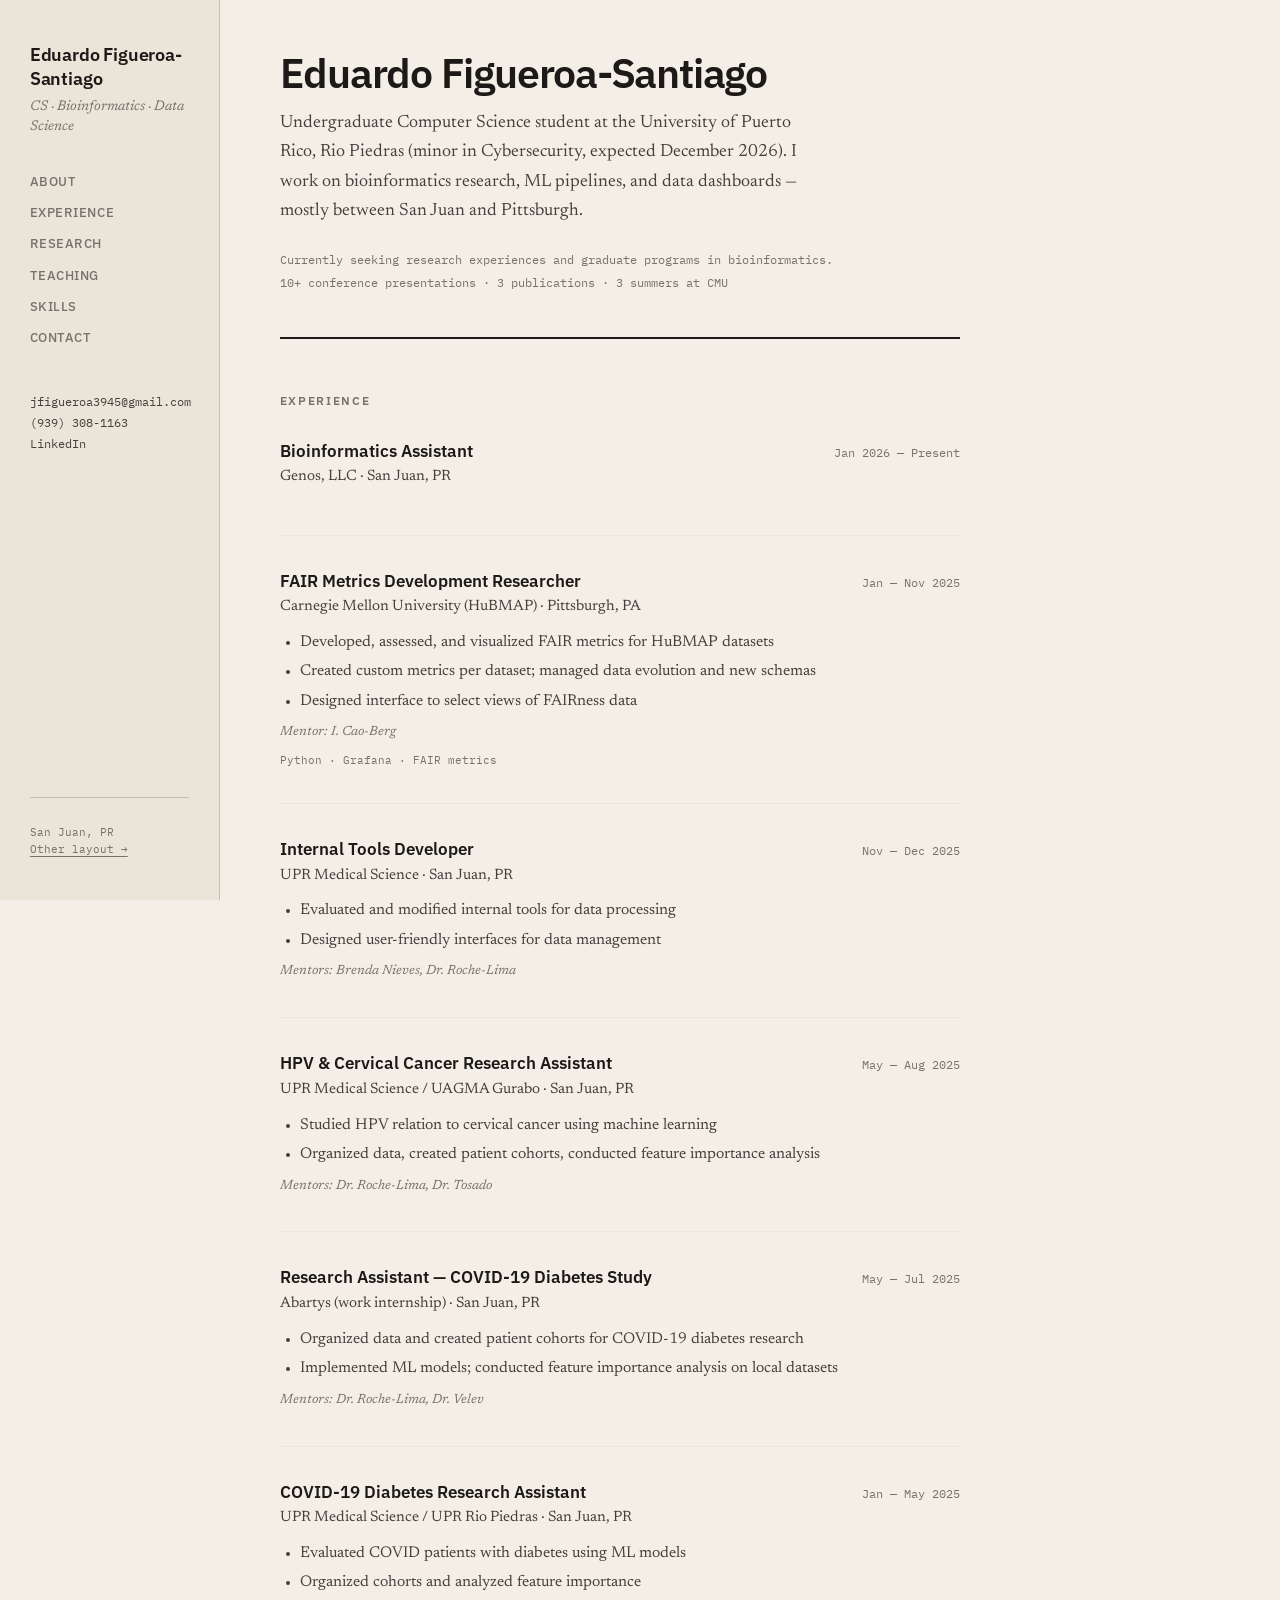
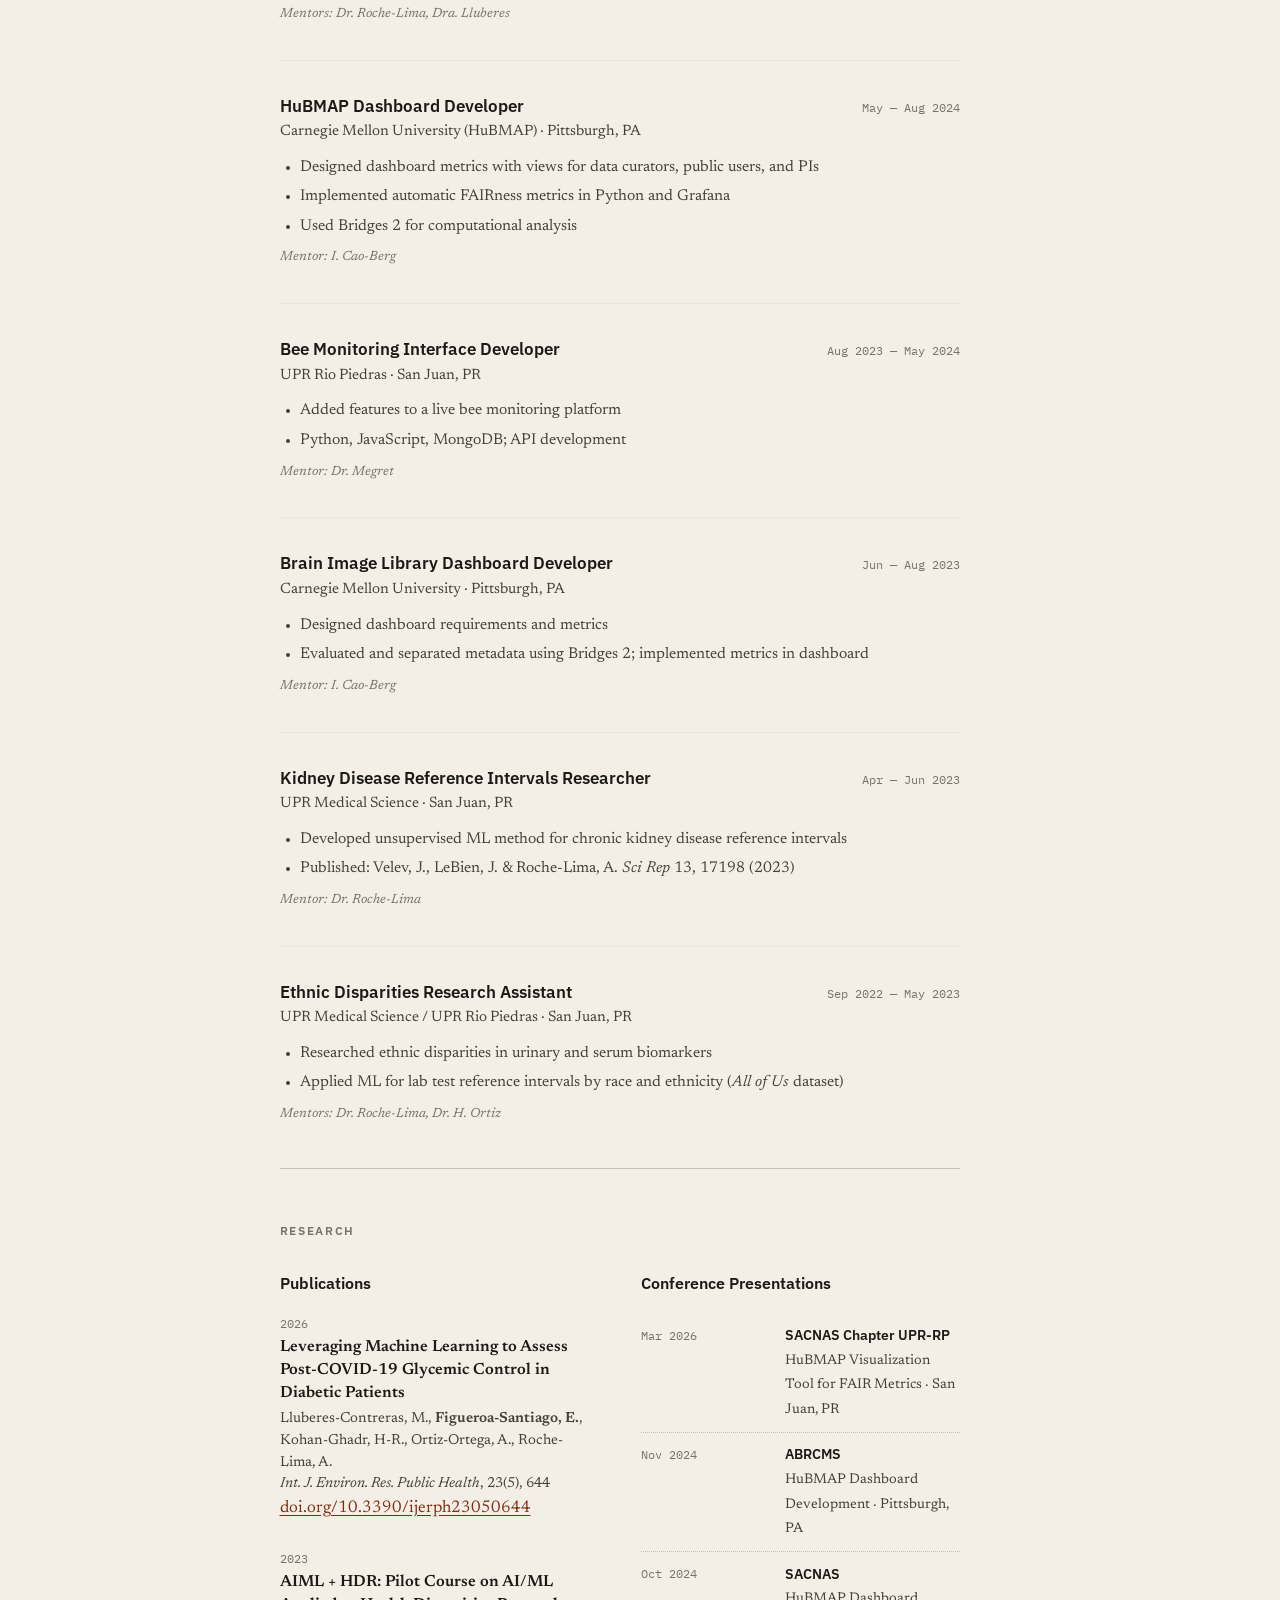
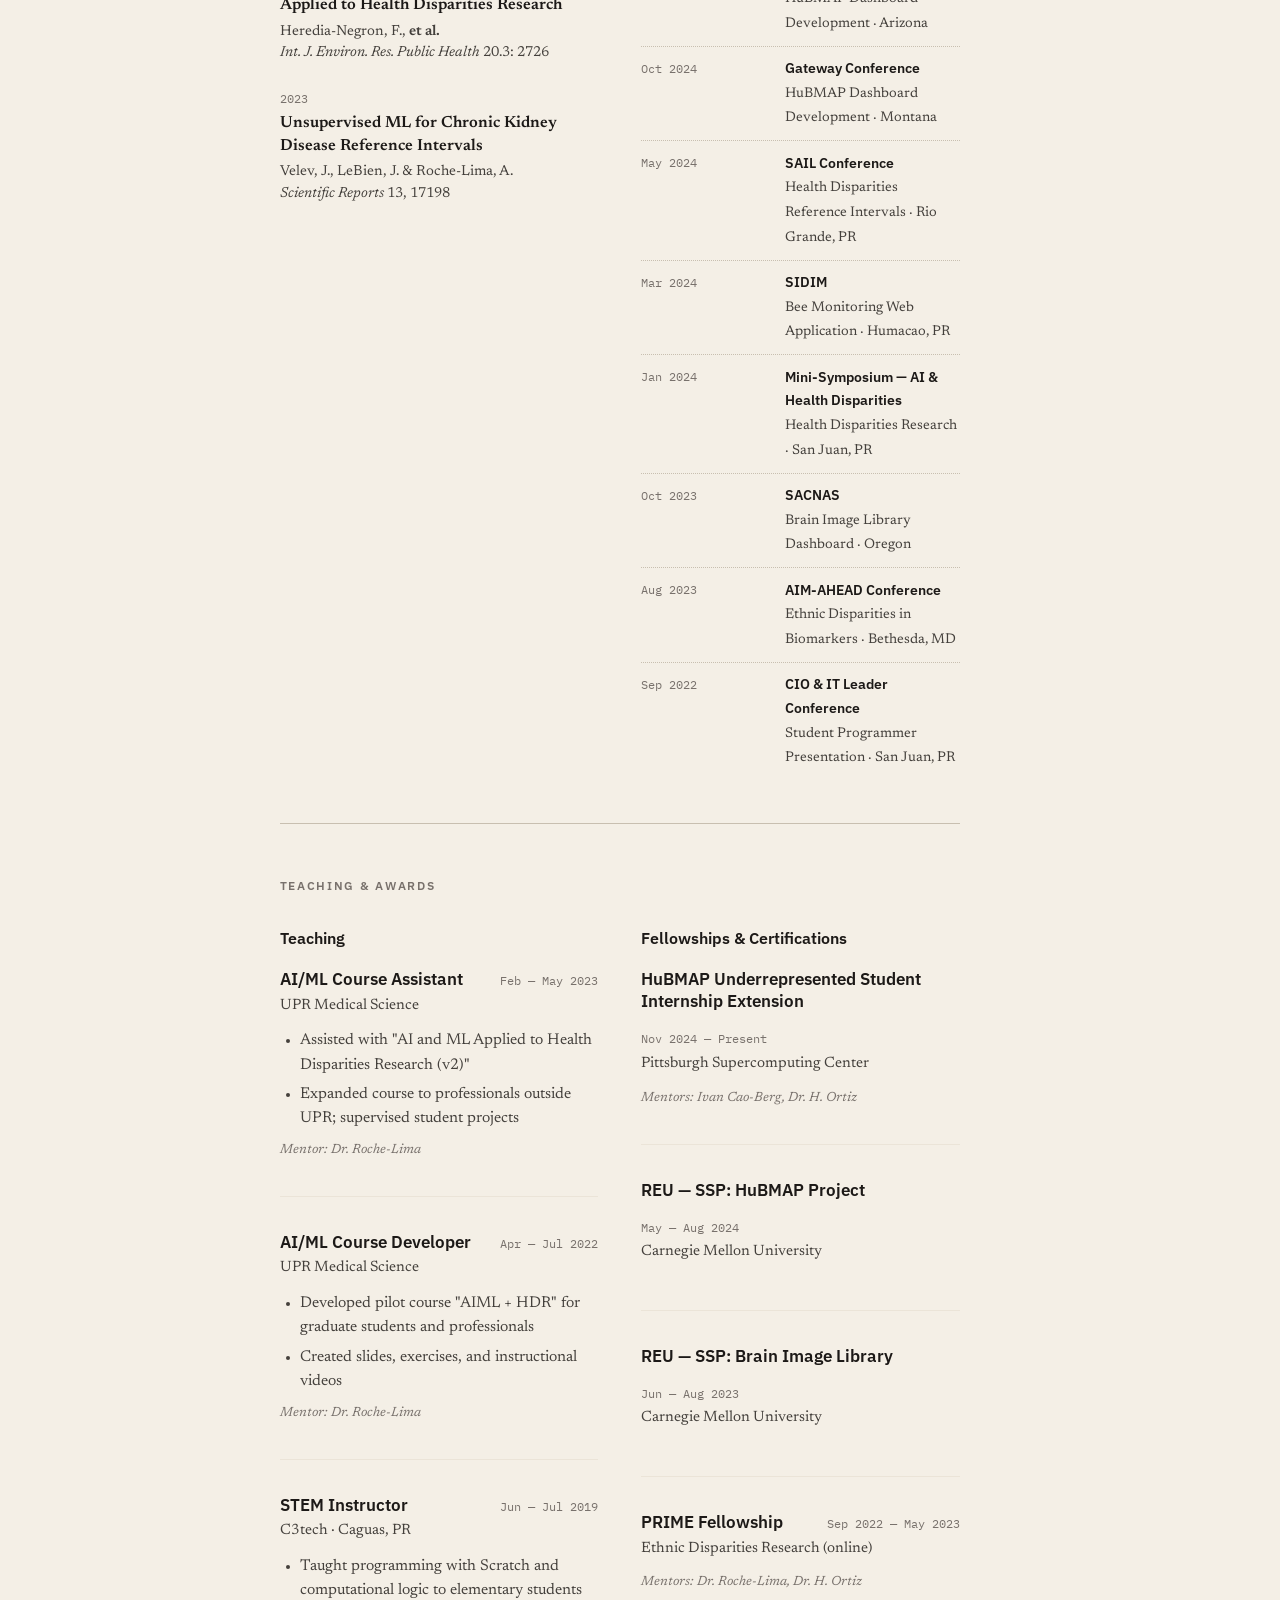
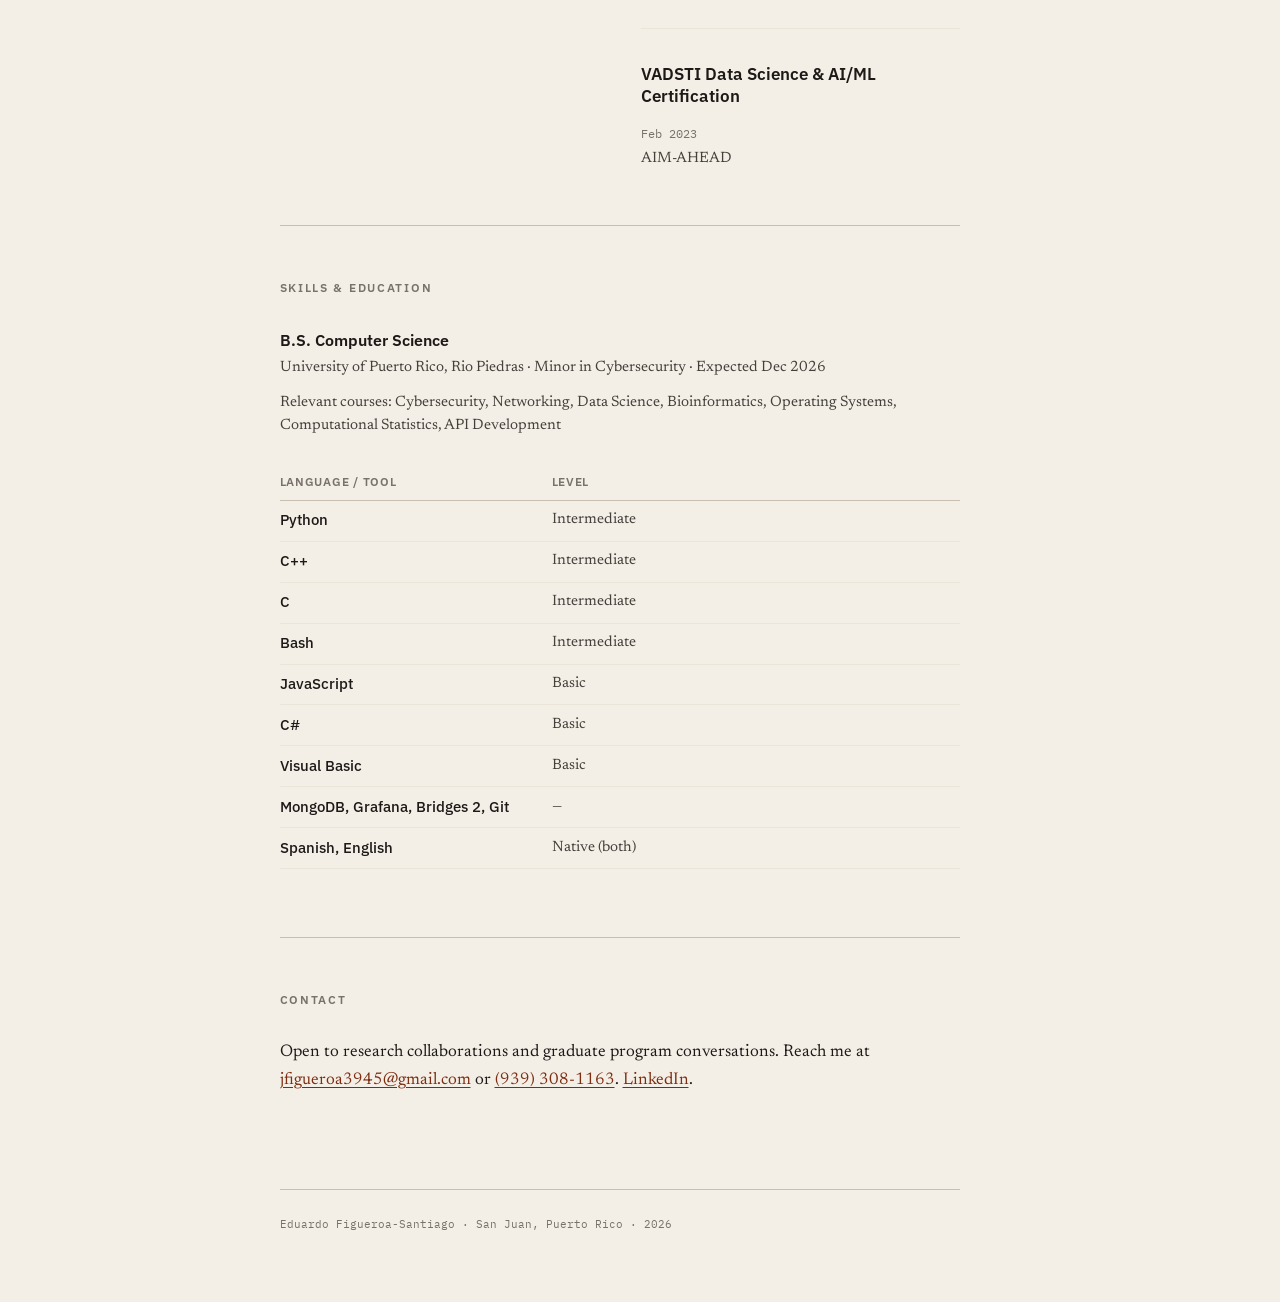
==== v2/index.html @ 69fadbad "Add editorial alternate layout at /v2. Introduce a warm, document-style portfolio version with serif" ====
<!DOCTYPE html>
<html lang="en">
<head>
  <meta charset="UTF-8">
  <meta name="viewport" content="width=device-width, initial-scale=1.0">
  <meta name="description" content="Eduardo Figueroa-Santiago — Computer Science student and bioinformatics researcher at UPR Rio Piedras.">
  <title>Eduardo Figueroa-Santiago</title>
  <link rel="preconnect" href="https://fonts.googleapis.com">
  <link rel="preconnect" href="https://fonts.gstatic.com" crossorigin>
  <link href="https://fonts.googleapis.com/css2?family=Newsreader:ital,opsz,wght@0,6..72,400;0,6..72,600;1,6..72,400&family=IBM+Plex+Mono:wght@400;500&family=IBM+Plex+Sans:wght@400;500;600&display=swap" rel="stylesheet">
  <link rel="stylesheet" href="css/site.css">
</head>
<body>

  <button class="menu-btn" id="menu-btn" aria-expanded="false" aria-controls="sidebar">Menu</button>

  <div class="page">

    <aside class="sidebar" id="sidebar">
      <div>
        <p class="sidebar-name">Eduardo Figueroa-Santiago</p>
        <p class="sidebar-title">CS · Bioinformatics · Data Science</p>
      </div>

      <nav aria-label="Sections">
        <ul class="sidebar-nav">
          <li><a href="#about">About</a></li>
          <li><a href="#experience">Experience</a></li>
          <li><a href="#research">Research</a></li>
          <li><a href="#teaching">Teaching</a></li>
          <li><a href="#skills">Skills</a></li>
          <li><a href="#contact">Contact</a></li>
        </ul>
      </nav>

      <div class="sidebar-contact">
        <a href="mailto:jfigueroa3945@gmail.com">jfigueroa3945@gmail.com</a>
        <a href="tel:+19393081163">(939) 308-1163</a>
        <a href="https://www.linkedin.com/in/eduardo-figueroa-7638191ba/" target="_blank" rel="noopener">LinkedIn</a>
      </div>

      <div class="sidebar-footer">
        San Juan, PR<br>
        <a href="../">Other layout &rarr;</a>
      </div>
    </aside>

    <main class="content">

      <header class="intro" id="about">
        <h1>Eduardo Figueroa-Santiago</h1>
        <p class="intro-lead">
          Undergraduate Computer Science student at the University of Puerto Rico, Rio Piedras
          (minor in Cybersecurity, expected December 2026). I work on bioinformatics research,
          ML pipelines, and data dashboards — mostly between San Juan and Pittsburgh.
        </p>
        <p class="intro-meta">
          Currently seeking research experiences and graduate programs in bioinformatics.<br>
          10+ conference presentations · 3 publications · 3 summers at CMU
        </p>
      </header>

      <section class="section" id="experience">
        <h2>Experience</h2>

        <article class="entry">
          <div class="entry-head">
            <h4>Bioinformatics Assistant</h4>
            <span class="entry-when">Jan 2026 — Present</span>
          </div>
          <p class="entry-where">Genos, LLC · San Juan, PR</p>
        </article>

        <article class="entry">
          <div class="entry-head">
            <h4>FAIR Metrics Development Researcher</h4>
            <span class="entry-when">Jan — Nov 2025</span>
          </div>
          <p class="entry-where">Carnegie Mellon University (HuBMAP) · Pittsburgh, PA</p>
          <ul>
            <li>Developed, assessed, and visualized FAIR metrics for HuBMAP datasets</li>
            <li>Created custom metrics per dataset; managed data evolution and new schemas</li>
            <li>Designed interface to select views of FAIRness data</li>
          </ul>
          <p class="entry-note">Mentor: I. Cao-Berg</p>
          <p class="entry-tools">Python · Grafana · FAIR metrics</p>
        </article>

        <article class="entry">
          <div class="entry-head">
            <h4>Internal Tools Developer</h4>
            <span class="entry-when">Nov — Dec 2025</span>
          </div>
          <p class="entry-where">UPR Medical Science · San Juan, PR</p>
          <ul>
            <li>Evaluated and modified internal tools for data processing</li>
            <li>Designed user-friendly interfaces for data management</li>
          </ul>
          <p class="entry-note">Mentors: Brenda Nieves, Dr. Roche-Lima</p>
        </article>

        <article class="entry">
          <div class="entry-head">
            <h4>HPV &amp; Cervical Cancer Research Assistant</h4>
            <span class="entry-when">May — Aug 2025</span>
          </div>
          <p class="entry-where">UPR Medical Science / UAGMA Gurabo · San Juan, PR</p>
          <ul>
            <li>Studied HPV relation to cervical cancer using machine learning</li>
            <li>Organized data, created patient cohorts, conducted feature importance analysis</li>
          </ul>
          <p class="entry-note">Mentors: Dr. Roche-Lima, Dr. Tosado</p>
        </article>

        <article class="entry">
          <div class="entry-head">
            <h4>Research Assistant — COVID-19 Diabetes Study</h4>
            <span class="entry-when">May — Jul 2025</span>
          </div>
          <p class="entry-where">Abartys (work internship) · San Juan, PR</p>
          <ul>
            <li>Organized data and created patient cohorts for COVID-19 diabetes research</li>
            <li>Implemented ML models; conducted feature importance analysis on local datasets</li>
          </ul>
          <p class="entry-note">Mentors: Dr. Roche-Lima, Dr. Velev</p>
        </article>

        <article class="entry">
          <div class="entry-head">
            <h4>COVID-19 Diabetes Research Assistant</h4>
            <span class="entry-when">Jan — May 2025</span>
          </div>
          <p class="entry-where">UPR Medical Science / UPR Rio Piedras · San Juan, PR</p>
          <ul>
            <li>Evaluated COVID patients with diabetes using ML models</li>
            <li>Organized cohorts and analyzed feature importance</li>
          </ul>
          <p class="entry-note">Mentors: Dr. Roche-Lima, Dra. Lluberes</p>
        </article>

        <article class="entry">
          <div class="entry-head">
            <h4>HuBMAP Dashboard Developer</h4>
            <span class="entry-when">May — Aug 2024</span>
          </div>
          <p class="entry-where">Carnegie Mellon University (HuBMAP) · Pittsburgh, PA</p>
          <ul>
            <li>Designed dashboard metrics with views for data curators, public users, and PIs</li>
            <li>Implemented automatic FAIRness metrics in Python and Grafana</li>
            <li>Used Bridges 2 for computational analysis</li>
          </ul>
          <p class="entry-note">Mentor: I. Cao-Berg</p>
        </article>

        <article class="entry">
          <div class="entry-head">
            <h4>Bee Monitoring Interface Developer</h4>
            <span class="entry-when">Aug 2023 — May 2024</span>
          </div>
          <p class="entry-where">UPR Rio Piedras · San Juan, PR</p>
          <ul>
            <li>Added features to a live bee monitoring platform</li>
            <li>Python, JavaScript, MongoDB; API development</li>
          </ul>
          <p class="entry-note">Mentor: Dr. Megret</p>
        </article>

        <article class="entry">
          <div class="entry-head">
            <h4>Brain Image Library Dashboard Developer</h4>
            <span class="entry-when">Jun — Aug 2023</span>
          </div>
          <p class="entry-where">Carnegie Mellon University · Pittsburgh, PA</p>
          <ul>
            <li>Designed dashboard requirements and metrics</li>
            <li>Evaluated and separated metadata using Bridges 2; implemented metrics in dashboard</li>
          </ul>
          <p class="entry-note">Mentor: I. Cao-Berg</p>
        </article>

        <article class="entry">
          <div class="entry-head">
            <h4>Kidney Disease Reference Intervals Researcher</h4>
            <span class="entry-when">Apr — Jun 2023</span>
          </div>
          <p class="entry-where">UPR Medical Science · San Juan, PR</p>
          <ul>
            <li>Developed unsupervised ML method for chronic kidney disease reference intervals</li>
            <li>Published: Velev, J., LeBien, J. &amp; Roche-Lima, A. <em>Sci Rep</em> 13, 17198 (2023)</li>
          </ul>
          <p class="entry-note">Mentor: Dr. Roche-Lima</p>
        </article>

        <article class="entry">
          <div class="entry-head">
            <h4>Ethnic Disparities Research Assistant</h4>
            <span class="entry-when">Sep 2022 — May 2023</span>
          </div>
          <p class="entry-where">UPR Medical Science / UPR Rio Piedras · San Juan, PR</p>
          <ul>
            <li>Researched ethnic disparities in urinary and serum biomarkers</li>
            <li>Applied ML for lab test reference intervals by race and ethnicity (<em>All of Us</em> dataset)</li>
          </ul>
          <p class="entry-note">Mentors: Dr. Roche-Lima, Dr. H. Ortiz</p>
        </article>
      </section>

      <section class="section" id="research">
        <h2>Research</h2>

        <div class="two-col">
          <div>
            <h3>Publications</h3>

            <article class="pub">
              <p class="pub-year">2026</p>
              <p class="pub-title">Leveraging Machine Learning to Assess Post-COVID-19 Glycemic Control in Diabetic Patients</p>
              <p class="pub-authors">Lluberes-Contreras, M., <strong>Figueroa-Santiago, E.</strong>, Kohan-Ghadr, H-R., Ortiz-Ortega, A., Roche-Lima, A.</p>
              <p class="pub-venue"><em>Int. J. Environ. Res. Public Health</em>, 23(5), 644</p>
              <p><a href="https://doi.org/10.3390/ijerph23050644">doi.org/10.3390/ijerph23050644</a></p>
            </article>

            <article class="pub">
              <p class="pub-year">2023</p>
              <p class="pub-title">AIML + HDR: Pilot Course on AI/ML Applied to Health Disparities Research</p>
              <p class="pub-authors">Heredia-Negron, F., <strong>et al.</strong></p>
              <p class="pub-venue"><em>Int. J. Environ. Res. Public Health</em> 20.3: 2726</p>
            </article>

            <article class="pub">
              <p class="pub-year">2023</p>
              <p class="pub-title">Unsupervised ML for Chronic Kidney Disease Reference Intervals</p>
              <p class="pub-authors">Velev, J., LeBien, J. &amp; Roche-Lima, A.</p>
              <p class="pub-venue"><em>Scientific Reports</em> 13, 17198</p>
            </article>
          </div>

          <div>
            <h3>Conference Presentations</h3>
            <ol class="talks">
              <li>
                <span class="talk-date">Mar 2026</span>
                <div class="talk-info">
                  <strong>SACNAS Chapter UPR-RP</strong>
                  <span>HuBMAP Visualization Tool for FAIR Metrics · San Juan, PR</span>
                </div>
              </li>
              <li>
                <span class="talk-date">Nov 2024</span>
                <div class="talk-info">
                  <strong>ABRCMS</strong>
                  <span>HuBMAP Dashboard Development · Pittsburgh, PA</span>
                </div>
              </li>
              <li>
                <span class="talk-date">Oct 2024</span>
                <div class="talk-info">
                  <strong>SACNAS</strong>
                  <span>HuBMAP Dashboard Development · Arizona</span>
                </div>
              </li>
              <li>
                <span class="talk-date">Oct 2024</span>
                <div class="talk-info">
                  <strong>Gateway Conference</strong>
                  <span>HuBMAP Dashboard Development · Montana</span>
                </div>
              </li>
              <li>
                <span class="talk-date">May 2024</span>
                <div class="talk-info">
                  <strong>SAIL Conference</strong>
                  <span>Health Disparities Reference Intervals · Rio Grande, PR</span>
                </div>
              </li>
              <li>
                <span class="talk-date">Mar 2024</span>
                <div class="talk-info">
                  <strong>SIDIM</strong>
                  <span>Bee Monitoring Web Application · Humacao, PR</span>
                </div>
              </li>
              <li>
                <span class="talk-date">Jan 2024</span>
                <div class="talk-info">
                  <strong>Mini-Symposium — AI &amp; Health Disparities</strong>
                  <span>Health Disparities Research · San Juan, PR</span>
                </div>
              </li>
              <li>
                <span class="talk-date">Oct 2023</span>
                <div class="talk-info">
                  <strong>SACNAS</strong>
                  <span>Brain Image Library Dashboard · Oregon</span>
                </div>
              </li>
              <li>
                <span class="talk-date">Aug 2023</span>
                <div class="talk-info">
                  <strong>AIM-AHEAD Conference</strong>
                  <span>Ethnic Disparities in Biomarkers · Bethesda, MD</span>
                </div>
              </li>
              <li>
                <span class="talk-date">Sep 2022</span>
                <div class="talk-info">
                  <strong>CIO &amp; IT Leader Conference</strong>
                  <span>Student Programmer Presentation · San Juan, PR</span>
                </div>
              </li>
            </ol>
          </div>
        </div>
      </section>

      <section class="section" id="teaching">
        <h2>Teaching &amp; Awards</h2>

        <div class="two-col">
          <div>
            <h3>Teaching</h3>

            <article class="entry">
              <div class="entry-head">
                <h4>AI/ML Course Assistant</h4>
                <span class="entry-when">Feb — May 2023</span>
              </div>
              <p class="entry-where">UPR Medical Science</p>
              <ul>
                <li>Assisted with "AI and ML Applied to Health Disparities Research (v2)"</li>
                <li>Expanded course to professionals outside UPR; supervised student projects</li>
              </ul>
              <p class="entry-note">Mentor: Dr. Roche-Lima</p>
            </article>

            <article class="entry">
              <div class="entry-head">
                <h4>AI/ML Course Developer</h4>
                <span class="entry-when">Apr — Jul 2022</span>
              </div>
              <p class="entry-where">UPR Medical Science</p>
              <ul>
                <li>Developed pilot course "AIML + HDR" for graduate students and professionals</li>
                <li>Created slides, exercises, and instructional videos</li>
              </ul>
              <p class="entry-note">Mentor: Dr. Roche-Lima</p>
            </article>

            <article class="entry">
              <div class="entry-head">
                <h4>STEM Instructor</h4>
                <span class="entry-when">Jun — Jul 2019</span>
              </div>
              <p class="entry-where">C3tech · Caguas, PR</p>
              <ul>
                <li>Taught programming with Scratch and computational logic to elementary students</li>
              </ul>
            </article>
          </div>

          <div>
            <h3>Fellowships &amp; Certifications</h3>

            <article class="entry">
              <div class="entry-head">
                <h4>HuBMAP Underrepresented Student Internship Extension</h4>
                <span class="entry-when">Nov 2024 — Present</span>
              </div>
              <p class="entry-where">Pittsburgh Supercomputing Center</p>
              <p class="entry-note">Mentors: Ivan Cao-Berg, Dr. H. Ortiz</p>
            </article>

            <article class="entry">
              <div class="entry-head">
                <h4>REU — SSP: HuBMAP Project</h4>
                <span class="entry-when">May — Aug 2024</span>
              </div>
              <p class="entry-where">Carnegie Mellon University</p>
            </article>

            <article class="entry">
              <div class="entry-head">
                <h4>REU — SSP: Brain Image Library</h4>
                <span class="entry-when">Jun — Aug 2023</span>
              </div>
              <p class="entry-where">Carnegie Mellon University</p>
            </article>

            <article class="entry">
              <div class="entry-head">
                <h4>PRIME Fellowship</h4>
                <span class="entry-when">Sep 2022 — May 2023</span>
              </div>
              <p class="entry-where">Ethnic Disparities Research (online)</p>
              <p class="entry-note">Mentors: Dr. Roche-Lima, Dr. H. Ortiz</p>
            </article>

            <article class="entry">
              <div class="entry-head">
                <h4>VADSTI Data Science &amp; AI/ML Certification</h4>
                <span class="entry-when">Feb 2023</span>
              </div>
              <p class="entry-where">AIM-AHEAD</p>
            </article>
          </div>
        </div>
      </section>

      <section class="section" id="skills">
        <h2>Skills &amp; Education</h2>

        <div class="edu-block">
          <h4>B.S. Computer Science</h4>
          <p>University of Puerto Rico, Rio Piedras · Minor in Cybersecurity · Expected Dec 2026</p>
          <p class="courses">
            Relevant courses: Cybersecurity, Networking, Data Science, Bioinformatics,
            Operating Systems, Computational Statistics, API Development
          </p>
        </div>

        <table class="skills-table">
          <thead>
            <tr>
              <th>Language / Tool</th>
              <th>Level</th>
            </tr>
          </thead>
          <tbody>
            <tr><td>Python</td><td>Intermediate</td></tr>
            <tr><td>C++</td><td>Intermediate</td></tr>
            <tr><td>C</td><td>Intermediate</td></tr>
            <tr><td>Bash</td><td>Intermediate</td></tr>
            <tr><td>JavaScript</td><td>Basic</td></tr>
            <tr><td>C#</td><td>Basic</td></tr>
            <tr><td>Visual Basic</td><td>Basic</td></tr>
            <tr><td>MongoDB, Grafana, Bridges 2, Git</td><td>—</td></tr>
            <tr><td>Spanish, English</td><td>Native (both)</td></tr>
          </tbody>
        </table>
      </section>

      <section class="section" id="contact">
        <h2>Contact</h2>
        <p>
          Open to research collaborations and graduate program conversations.
          Reach me at <a href="mailto:jfigueroa3945@gmail.com">jfigueroa3945@gmail.com</a>
          or <a href="tel:+19393081163">(939) 308-1163</a>.
          <a href="https://www.linkedin.com/in/eduardo-figueroa-7638191ba/" target="_blank" rel="noopener">LinkedIn</a>.
        </p>
      </section>

      <footer class="page-footer">
        Eduardo Figueroa-Santiago · San Juan, Puerto Rico · 2026
      </footer>

    </main>
  </div>

  <script src="js/site.js"></script>
</body>
</html>
---- v2/css/site.css ----
/* Editorial / academic layout — warm paper, serif body, no gradients */

:root {
  --paper:     #f4efe6;
  --paper-dark:#ebe4d8;
  --ink:       #1c1917;
  --ink-soft:  #44403c;
  --ink-muted: #78716c;
  --rule:      #c8bfb0;
  --accent:    #7c2d12;
  --accent-hover: #9a3412;
  --sidebar-w: 220px;
  --content-max: 680px;
  --font-serif: 'Newsreader', Georgia, 'Times New Roman', serif;
  --font-mono:  'IBM Plex Mono', 'Courier New', monospace;
  --font-sans:  'IBM Plex Sans', system-ui, sans-serif;
}

*, *::before, *::after { box-sizing: border-box; margin: 0; padding: 0; }

html { scroll-behavior: smooth; font-size: 17px; }

body {
  font-family: var(--font-serif);
  color: var(--ink);
  background: var(--paper);
  line-height: 1.65;
  -webkit-font-smoothing: antialiased;
}

a { color: var(--accent); text-decoration: underline; text-underline-offset: 3px; }
a:hover { color: var(--accent-hover); }

em { font-style: italic; }
strong { font-weight: 600; }

@media (prefers-reduced-motion: reduce) {
  html { scroll-behavior: auto; }
}

/* ---- Page shell ---- */
.page {
  display: grid;
  grid-template-columns: var(--sidebar-w) 1fr;
  min-height: 100vh;
}

/* ---- Sidebar ---- */
.sidebar {
  position: sticky;
  top: 0;
  height: 100vh;
  padding: 2.5rem 1.75rem;
  border-right: 1px solid var(--rule);
  background: var(--paper-dark);
  display: flex;
  flex-direction: column;
  gap: 2rem;
  overflow-y: auto;
}

.sidebar-name {
  font-family: var(--font-sans);
  font-size: 1.05rem;
  font-weight: 600;
  line-height: 1.35;
  color: var(--ink);
  letter-spacing: -0.01em;
}

.sidebar-title {
  font-family: var(--font-serif);
  font-size: 0.82rem;
  font-style: italic;
  color: var(--ink-muted);
  margin-top: 0.35rem;
  line-height: 1.45;
}

.sidebar-contact {
  font-family: var(--font-mono);
  font-size: 0.68rem;
  line-height: 1.8;
  color: var(--ink-soft);
}
.sidebar-contact a {
  color: var(--ink-soft);
  text-decoration: none;
  display: block;
}
.sidebar-contact a:hover { color: var(--accent); text-decoration: underline; }

.sidebar-nav {
  list-style: none;
  font-family: var(--font-sans);
  font-size: 0.78rem;
  font-weight: 500;
  letter-spacing: 0.04em;
  text-transform: uppercase;
}
.sidebar-nav li { margin-bottom: 0.55rem; }
.sidebar-nav a {
  color: var(--ink-muted);
  text-decoration: none;
}
.sidebar-nav a:hover,
.sidebar-nav a.active { color: var(--ink); text-decoration: underline; }

.sidebar-footer {
  margin-top: auto;
  font-family: var(--font-mono);
  font-size: 0.62rem;
  color: var(--ink-muted);
  line-height: 1.6;
  padding-top: 1.5rem;
  border-top: 1px solid var(--rule);
}

.sidebar-footer a {
  color: var(--ink-muted);
  font-size: 0.62rem;
}

/* Mobile menu toggle */
.menu-btn {
  display: none;
  position: fixed;
  top: 1rem;
  right: 1rem;
  z-index: 200;
  font-family: var(--font-mono);
  font-size: 0.72rem;
  letter-spacing: 0.06em;
  text-transform: uppercase;
  padding: 0.45rem 0.75rem;
  background: var(--paper-dark);
  border: 1px solid var(--rule);
  color: var(--ink);
  cursor: pointer;
}

/* ---- Main content ---- */
.content {
  padding: 3rem 3.5rem 4rem;
  max-width: calc(var(--content-max) + 7rem);
}

/* ---- Intro block ---- */
.intro {
  margin-bottom: 3rem;
  padding-bottom: 2.5rem;
  border-bottom: 2px solid var(--ink);
}

.intro h1 {
  font-family: var(--font-sans);
  font-size: 2.4rem;
  font-weight: 600;
  letter-spacing: -0.03em;
  line-height: 1.1;
  margin-bottom: 0.75rem;
}

.intro-lead {
  font-size: 1.05rem;
  color: var(--ink-soft);
  max-width: 52ch;
  margin-bottom: 1.25rem;
}

.intro-meta {
  font-family: var(--font-mono);
  font-size: 0.72rem;
  color: var(--ink-muted);
  line-height: 1.9;
}

/* ---- Sections ---- */
.section {
  margin-bottom: 3rem;
  padding-bottom: 2.5rem;
  border-bottom: 1px solid var(--rule);
}
.section:last-of-type { border-bottom: none; }

.section h2 {
  font-family: var(--font-sans);
  font-size: 0.72rem;
  font-weight: 600;
  letter-spacing: 0.14em;
  text-transform: uppercase;
  color: var(--ink-muted);
  margin-bottom: 1.75rem;
}

.section h3 {
  font-family: var(--font-sans);
  font-size: 0.95rem;
  font-weight: 600;
  margin-bottom: 1rem;
  color: var(--ink);
}

/* ---- Experience entries ---- */
.entry {
  margin-bottom: 2rem;
  padding-bottom: 2rem;
  border-bottom: 1px solid var(--paper-dark);
}
.entry:last-child {
  margin-bottom: 0;
  padding-bottom: 0;
  border-bottom: none;
}

.entry-head {
  display: flex;
  justify-content: space-between;
  align-items: baseline;
  gap: 1rem;
  flex-wrap: wrap;
  margin-bottom: 0.2rem;
}

.entry-head h4 {
  font-family: var(--font-sans);
  font-size: 1rem;
  font-weight: 600;
  color: var(--ink);
  line-height: 1.3;
}

.entry-when {
  font-family: var(--font-mono);
  font-size: 0.68rem;
  color: var(--ink-muted);
  white-space: nowrap;
  flex-shrink: 0;
}

.entry-where {
  font-size: 0.88rem;
  color: var(--ink-soft);
  margin-bottom: 0.65rem;
}

.entry ul {
  padding-left: 1.2rem;
  margin-bottom: 0.5rem;
}
.entry li {
  font-size: 0.92rem;
  color: var(--ink-soft);
  margin-bottom: 0.3rem;
  line-height: 1.55;
}

.entry-note {
  font-size: 0.78rem;
  color: var(--ink-muted);
  font-style: italic;
}

.entry-tools {
  font-family: var(--font-mono);
  font-size: 0.65rem;
  color: var(--ink-muted);
  margin-top: 0.4rem;
}

/* ---- Publications ---- */
.pub {
  margin-bottom: 1.5rem;
}
.pub:last-child { margin-bottom: 0; }

.pub-title {
  font-size: 0.95rem;
  font-weight: 600;
  line-height: 1.4;
  margin-bottom: 0.25rem;
}

.pub-authors, .pub-venue {
  font-size: 0.85rem;
  color: var(--ink-soft);
  line-height: 1.5;
}

.pub-year {
  font-family: var(--font-mono);
  font-size: 0.68rem;
  color: var(--ink-muted);
  margin-bottom: 0.2rem;
}

/* ---- Talks list ---- */
.talks {
  list-style: none;
  counter-reset: none;
  padding: 0;
}
.talks li {
  display: grid;
  grid-template-columns: 7rem 1fr;
  gap: 0.5rem 1.5rem;
  padding: 0.55rem 0;
  border-bottom: 1px dotted var(--rule);
  font-size: 0.88rem;
}
.talks li:last-child { border-bottom: none; }

.talk-date {
  font-family: var(--font-mono);
  font-size: 0.68rem;
  color: var(--ink-muted);
  padding-top: 0.15rem;
}

.talk-info strong {
  font-family: var(--font-sans);
  font-weight: 600;
  font-size: 0.85rem;
  display: block;
  margin-bottom: 0.1rem;
}

.talk-info span {
  color: var(--ink-soft);
  font-size: 0.82rem;
}

/* ---- Skills table ---- */
.skills-table {
  width: 100%;
  border-collapse: collapse;
  font-size: 0.88rem;
  margin-bottom: 1.5rem;
}
.skills-table th {
  font-family: var(--font-sans);
  font-size: 0.72rem;
  font-weight: 600;
  letter-spacing: 0.06em;
  text-transform: uppercase;
  color: var(--ink-muted);
  text-align: left;
  padding: 0.5rem 0;
  border-bottom: 1px solid var(--rule);
}
.skills-table td {
  padding: 0.45rem 0;
  border-bottom: 1px solid var(--paper-dark);
  color: var(--ink-soft);
  vertical-align: top;
}
.skills-table td:first-child {
  font-family: var(--font-sans);
  font-weight: 500;
  color: var(--ink);
  width: 40%;
}

.edu-block {
  margin-bottom: 1.5rem;
}
.edu-block h4 {
  font-family: var(--font-sans);
  font-size: 0.95rem;
  font-weight: 600;
  margin-bottom: 0.2rem;
}
.edu-block p {
  font-size: 0.88rem;
  color: var(--ink-soft);
  line-height: 1.5;
}

.courses {
  font-size: 0.85rem;
  color: var(--ink-soft);
  margin-top: 0.75rem;
  line-height: 1.6;
}

.two-col {
  display: grid;
  grid-template-columns: 1fr 1fr;
  gap: 2.5rem;
}

/* ---- Footer ---- */
.page-footer {
  font-family: var(--font-mono);
  font-size: 0.65rem;
  color: var(--ink-muted);
  margin-top: 2rem;
  padding-top: 1.5rem;
  border-top: 1px solid var(--rule);
}

@media (max-width: 860px) {
  .page { grid-template-columns: 1fr; }
  .sidebar {
    position: fixed;
    left: 0;
    top: 0;
    width: min(280px, 85vw);
    z-index: 150;
    transform: translateX(-100%);
    transition: transform 0.2s ease;
    box-shadow: 4px 0 24px rgba(0,0,0,0.08);
  }
  .sidebar.open { transform: translateX(0); }
  .menu-btn { display: block; }
  .content { padding: 4rem 1.5rem 3rem; }
  .two-col { grid-template-columns: 1fr; }
  .talks li { grid-template-columns: 1fr; gap: 0.15rem; }
  .intro h1 { font-size: 1.9rem; }
}
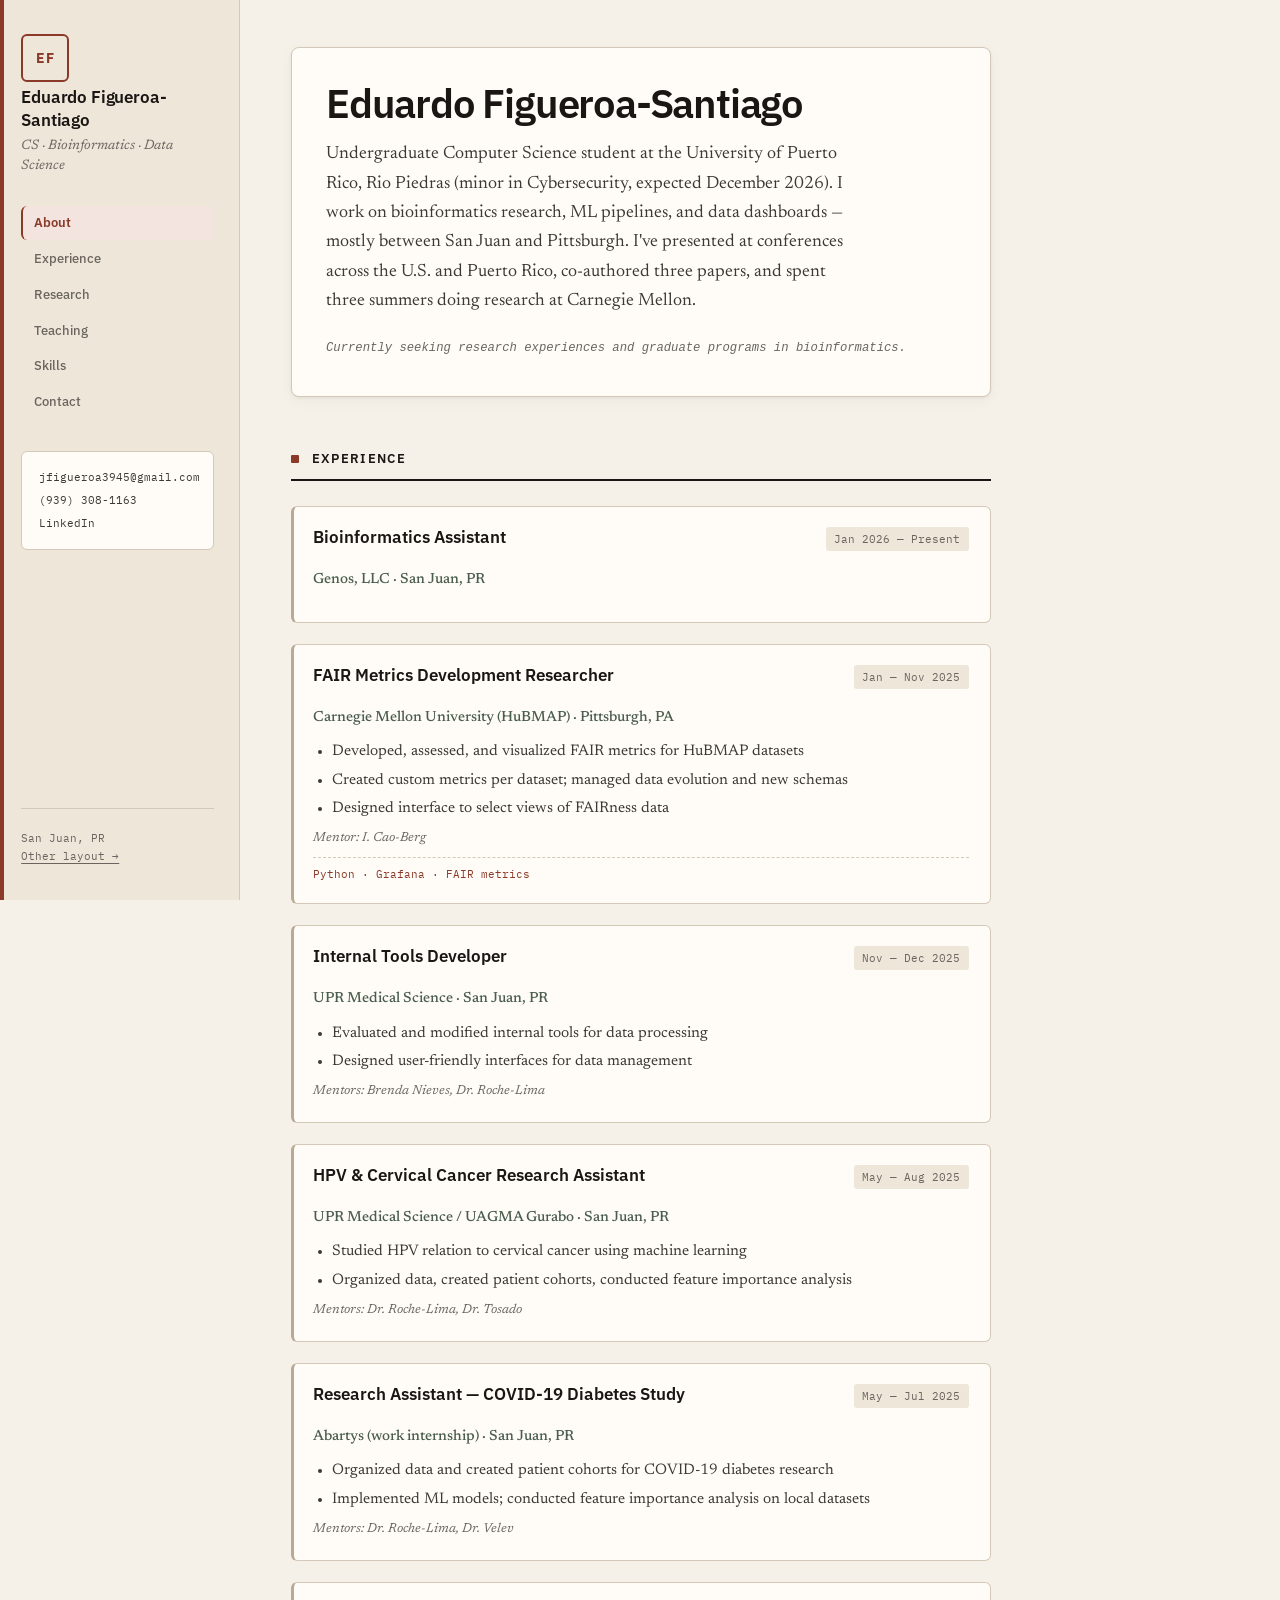
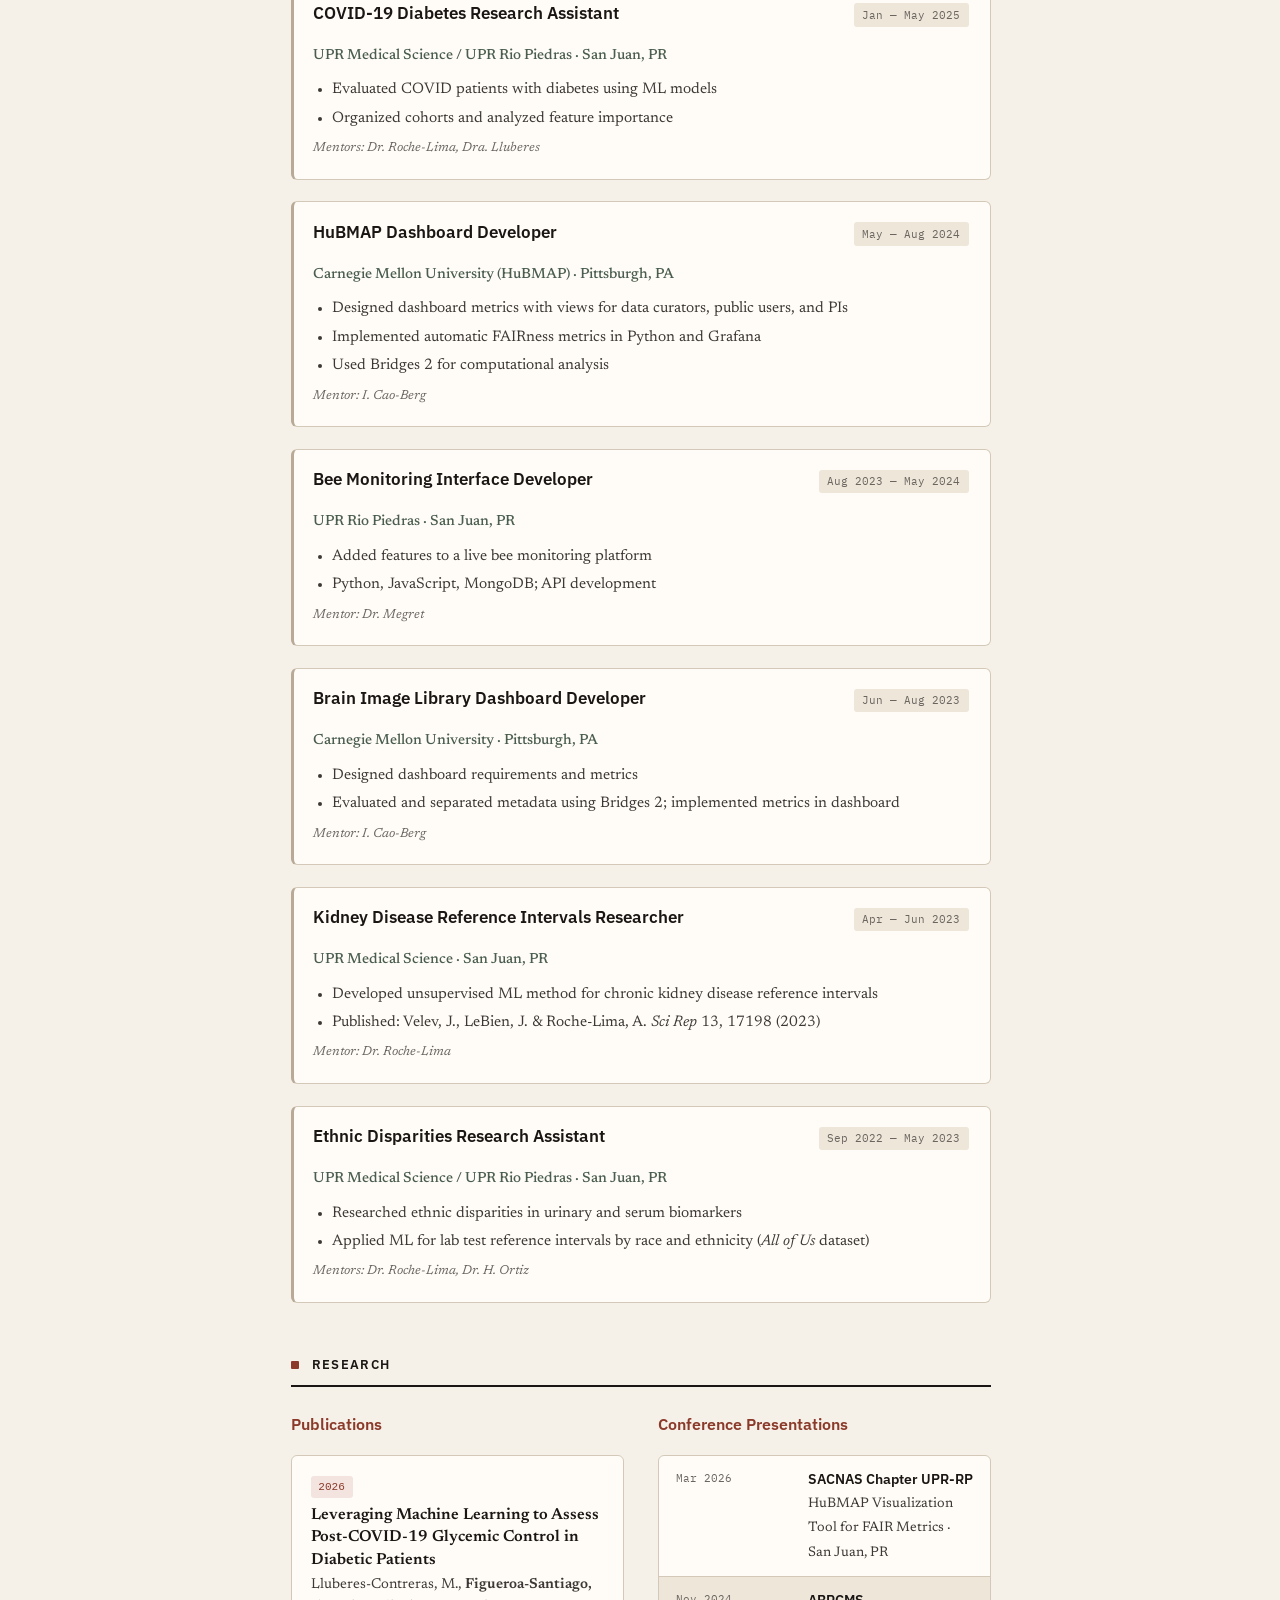
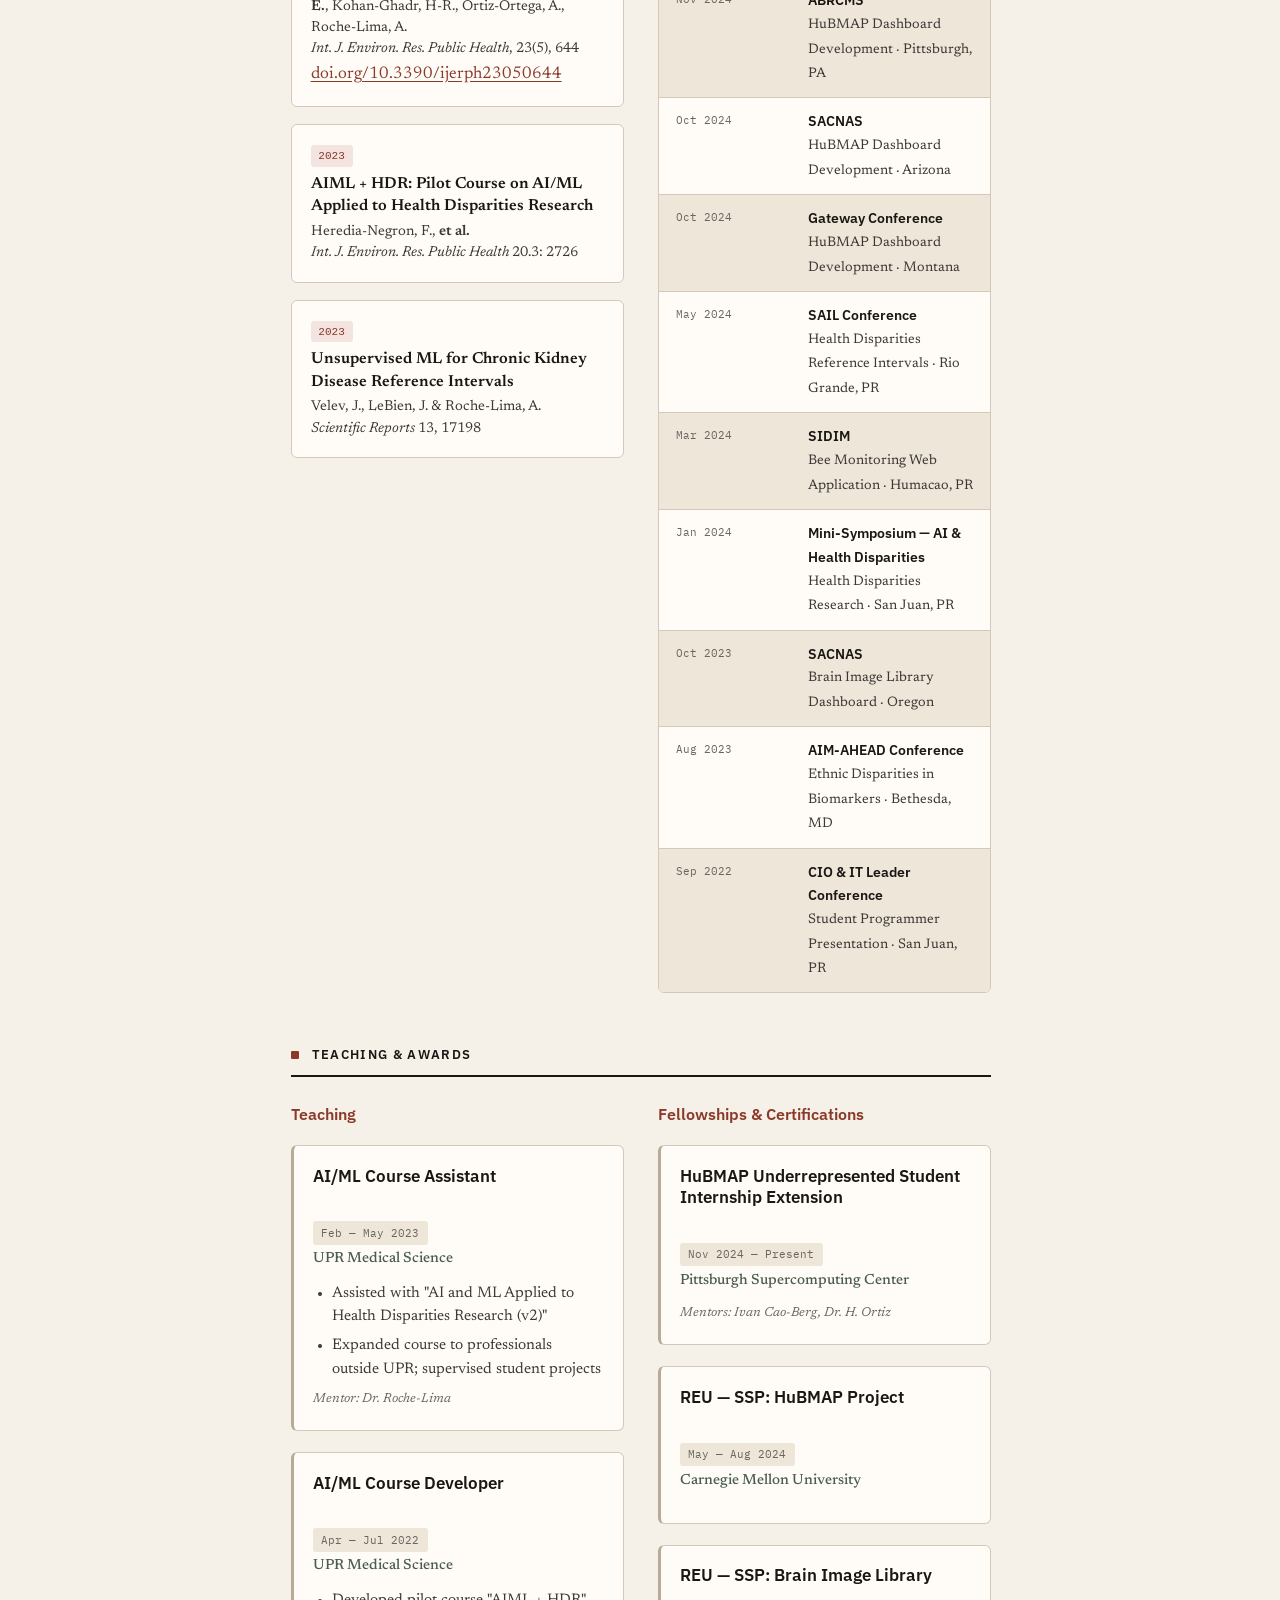
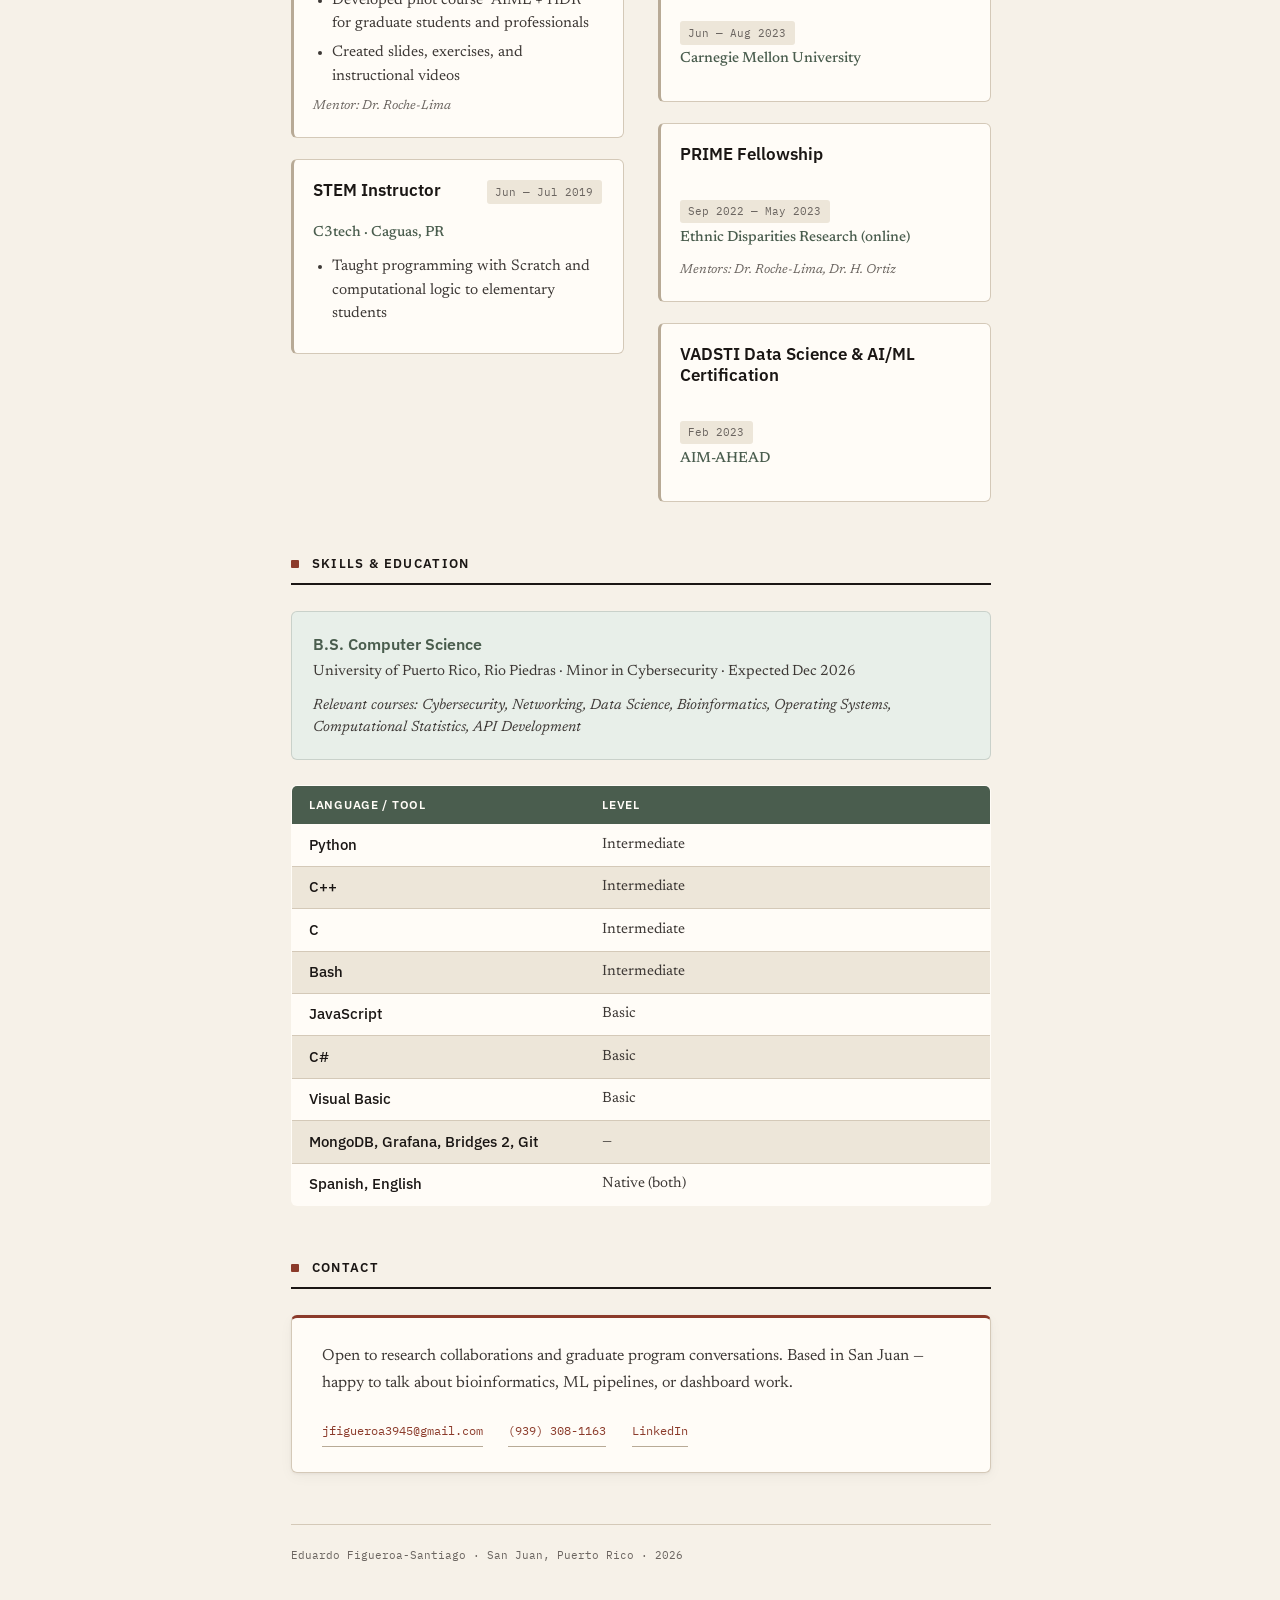
==== commit 1674d6d1: "Refine v2 editorial layout with warmer styling and a11y fixes. Add card-based visual structure witho" ====
--- a/v2/index.html
+++ b/v2/index.html
@@ -12,12 +12,15 @@
 </head>
 <body>
 
-  <button class="menu-btn" id="menu-btn" aria-expanded="false" aria-controls="sidebar">Menu</button>
+  <a class="skip-link" href="#main">Skip to content</a>
+  <button class="menu-btn" id="menu-btn" type="button" aria-label="Open navigation" aria-expanded="false" aria-controls="sidebar">Menu</button>
+  <div class="sidebar-backdrop" id="sidebar-backdrop" hidden></div>
 
   <div class="page">
 
     <aside class="sidebar" id="sidebar">
       <div>
+        <div class="sidebar-monogram" aria-hidden="true">EF</div>
         <p class="sidebar-name">Eduardo Figueroa-Santiago</p>
         <p class="sidebar-title">CS · Bioinformatics · Data Science</p>
       </div>
@@ -45,7 +48,7 @@
       </div>
     </aside>
 
-    <main class="content">
+    <main class="content" id="main">
 
       <header class="intro" id="about">
         <h1>Eduardo Figueroa-Santiago</h1>
@@ -53,10 +56,11 @@
           Undergraduate Computer Science student at the University of Puerto Rico, Rio Piedras
           (minor in Cybersecurity, expected December 2026). I work on bioinformatics research,
           ML pipelines, and data dashboards — mostly between San Juan and Pittsburgh.
+          I've presented at conferences across the U.S. and Puerto Rico, co-authored three papers,
+          and spent three summers doing research at Carnegie Mellon.
         </p>
         <p class="intro-meta">
-          Currently seeking research experiences and graduate programs in bioinformatics.<br>
-          10+ conference presentations · 3 publications · 3 summers at CMU
+          Currently seeking research experiences and graduate programs in bioinformatics.
         </p>
       </header>
 
@@ -65,7 +69,7 @@
 
         <article class="entry">
           <div class="entry-head">
-            <h4>Bioinformatics Assistant</h4>
+            <h3>Bioinformatics Assistant</h3>
             <span class="entry-when">Jan 2026 — Present</span>
           </div>
           <p class="entry-where">Genos, LLC · San Juan, PR</p>
@@ -73,7 +77,7 @@
 
         <article class="entry">
           <div class="entry-head">
-            <h4>FAIR Metrics Development Researcher</h4>
+            <h3>FAIR Metrics Development Researcher</h3>
             <span class="entry-when">Jan — Nov 2025</span>
           </div>
           <p class="entry-where">Carnegie Mellon University (HuBMAP) · Pittsburgh, PA</p>
@@ -88,7 +92,7 @@
 
         <article class="entry">
           <div class="entry-head">
-            <h4>Internal Tools Developer</h4>
+            <h3>Internal Tools Developer</h3>
             <span class="entry-when">Nov — Dec 2025</span>
           </div>
           <p class="entry-where">UPR Medical Science · San Juan, PR</p>
@@ -101,7 +105,7 @@
 
         <article class="entry">
           <div class="entry-head">
-            <h4>HPV &amp; Cervical Cancer Research Assistant</h4>
+            <h3>HPV &amp; Cervical Cancer Research Assistant</h3>
             <span class="entry-when">May — Aug 2025</span>
           </div>
           <p class="entry-where">UPR Medical Science / UAGMA Gurabo · San Juan, PR</p>
@@ -114,7 +118,7 @@
 
         <article class="entry">
           <div class="entry-head">
-            <h4>Research Assistant — COVID-19 Diabetes Study</h4>
+            <h3>Research Assistant — COVID-19 Diabetes Study</h3>
             <span class="entry-when">May — Jul 2025</span>
           </div>
           <p class="entry-where">Abartys (work internship) · San Juan, PR</p>
@@ -127,7 +131,7 @@
 
         <article class="entry">
           <div class="entry-head">
-            <h4>COVID-19 Diabetes Research Assistant</h4>
+            <h3>COVID-19 Diabetes Research Assistant</h3>
             <span class="entry-when">Jan — May 2025</span>
           </div>
           <p class="entry-where">UPR Medical Science / UPR Rio Piedras · San Juan, PR</p>
@@ -140,7 +144,7 @@
 
         <article class="entry">
           <div class="entry-head">
-            <h4>HuBMAP Dashboard Developer</h4>
+            <h3>HuBMAP Dashboard Developer</h3>
             <span class="entry-when">May — Aug 2024</span>
           </div>
           <p class="entry-where">Carnegie Mellon University (HuBMAP) · Pittsburgh, PA</p>
@@ -154,7 +158,7 @@
 
         <article class="entry">
           <div class="entry-head">
-            <h4>Bee Monitoring Interface Developer</h4>
+            <h3>Bee Monitoring Interface Developer</h3>
             <span class="entry-when">Aug 2023 — May 2024</span>
           </div>
           <p class="entry-where">UPR Rio Piedras · San Juan, PR</p>
@@ -167,7 +171,7 @@
 
         <article class="entry">
           <div class="entry-head">
-            <h4>Brain Image Library Dashboard Developer</h4>
+            <h3>Brain Image Library Dashboard Developer</h3>
             <span class="entry-when">Jun — Aug 2023</span>
           </div>
           <p class="entry-where">Carnegie Mellon University · Pittsburgh, PA</p>
@@ -180,7 +184,7 @@
 
         <article class="entry">
           <div class="entry-head">
-            <h4>Kidney Disease Reference Intervals Researcher</h4>
+            <h3>Kidney Disease Reference Intervals Researcher</h3>
             <span class="entry-when">Apr — Jun 2023</span>
           </div>
           <p class="entry-where">UPR Medical Science · San Juan, PR</p>
@@ -193,7 +197,7 @@
 
         <article class="entry">
           <div class="entry-head">
-            <h4>Ethnic Disparities Research Assistant</h4>
+            <h3>Ethnic Disparities Research Assistant</h3>
             <span class="entry-when">Sep 2022 — May 2023</span>
           </div>
           <p class="entry-where">UPR Medical Science / UPR Rio Piedras · San Juan, PR</p>
@@ -322,7 +326,7 @@
 
             <article class="entry">
               <div class="entry-head">
-                <h4>AI/ML Course Assistant</h4>
+                <h3>AI/ML Course Assistant</h3>
                 <span class="entry-when">Feb — May 2023</span>
               </div>
               <p class="entry-where">UPR Medical Science</p>
@@ -335,7 +339,7 @@
 
             <article class="entry">
               <div class="entry-head">
-                <h4>AI/ML Course Developer</h4>
+                <h3>AI/ML Course Developer</h3>
                 <span class="entry-when">Apr — Jul 2022</span>
               </div>
               <p class="entry-where">UPR Medical Science</p>
@@ -348,7 +352,7 @@
 
             <article class="entry">
               <div class="entry-head">
-                <h4>STEM Instructor</h4>
+                <h3>STEM Instructor</h3>
                 <span class="entry-when">Jun — Jul 2019</span>
               </div>
               <p class="entry-where">C3tech · Caguas, PR</p>
@@ -363,7 +367,7 @@
 
             <article class="entry">
               <div class="entry-head">
-                <h4>HuBMAP Underrepresented Student Internship Extension</h4>
+                <h3>HuBMAP Underrepresented Student Internship Extension</h3>
                 <span class="entry-when">Nov 2024 — Present</span>
               </div>
               <p class="entry-where">Pittsburgh Supercomputing Center</p>
@@ -372,7 +376,7 @@
 
             <article class="entry">
               <div class="entry-head">
-                <h4>REU — SSP: HuBMAP Project</h4>
+                <h3>REU — SSP: HuBMAP Project</h3>
                 <span class="entry-when">May — Aug 2024</span>
               </div>
               <p class="entry-where">Carnegie Mellon University</p>
@@ -380,7 +384,7 @@
 
             <article class="entry">
               <div class="entry-head">
-                <h4>REU — SSP: Brain Image Library</h4>
+                <h3>REU — SSP: Brain Image Library</h3>
                 <span class="entry-when">Jun — Aug 2023</span>
               </div>
               <p class="entry-where">Carnegie Mellon University</p>
@@ -388,7 +392,7 @@
 
             <article class="entry">
               <div class="entry-head">
-                <h4>PRIME Fellowship</h4>
+                <h3>PRIME Fellowship</h3>
                 <span class="entry-when">Sep 2022 — May 2023</span>
               </div>
               <p class="entry-where">Ethnic Disparities Research (online)</p>
@@ -397,7 +401,7 @@
 
             <article class="entry">
               <div class="entry-head">
-                <h4>VADSTI Data Science &amp; AI/ML Certification</h4>
+                <h3>VADSTI Data Science &amp; AI/ML Certification</h3>
                 <span class="entry-when">Feb 2023</span>
               </div>
               <p class="entry-where">AIM-AHEAD</p>
@@ -410,7 +414,7 @@
         <h2>Skills &amp; Education</h2>
 
         <div class="edu-block">
-          <h4>B.S. Computer Science</h4>
+          <h3>B.S. Computer Science</h3>
           <p>University of Puerto Rico, Rio Piedras · Minor in Cybersecurity · Expected Dec 2026</p>
           <p class="courses">
             Relevant courses: Cybersecurity, Networking, Data Science, Bioinformatics,
@@ -441,12 +445,17 @@
 
       <section class="section" id="contact">
         <h2>Contact</h2>
-        <p>
-          Open to research collaborations and graduate program conversations.
-          Reach me at <a href="mailto:jfigueroa3945@gmail.com">jfigueroa3945@gmail.com</a>
-          or <a href="tel:+19393081163">(939) 308-1163</a>.
-          <a href="https://www.linkedin.com/in/eduardo-figueroa-7638191ba/" target="_blank" rel="noopener">LinkedIn</a>.
-        </p>
+        <div class="contact-card">
+          <p>
+            Open to research collaborations and graduate program conversations.
+            Based in San Juan — happy to talk about bioinformatics, ML pipelines, or dashboard work.
+          </p>
+          <div class="contact-links">
+            <a href="mailto:jfigueroa3945@gmail.com">jfigueroa3945@gmail.com</a>
+            <a href="tel:+19393081163">(939) 308-1163</a>
+            <a href="https://www.linkedin.com/in/eduardo-figueroa-7638191ba/" target="_blank" rel="noopener">LinkedIn</a>
+          </div>
+        </div>
       </section>
 
       <footer class="page-footer">
--- a/v2/css/site.css
+++ b/v2/css/site.css
@@ -1,19 +1,26 @@
-/* Editorial / academic layout — warm paper, serif body, no gradients */
+/* Warm editorial layout — styled, not stripped; avoids generic AI portfolio tropes */
 
 :root {
-  --paper:     #f4efe6;
-  --paper-dark:#ebe4d8;
-  --ink:       #1c1917;
-  --ink-soft:  #44403c;
-  --ink-muted: #78716c;
-  --rule:      #c8bfb0;
-  --accent:    #7c2d12;
-  --accent-hover: #9a3412;
-  --sidebar-w: 220px;
-  --content-max: 680px;
-  --font-serif: 'Newsreader', Georgia, 'Times New Roman', serif;
-  --font-mono:  'IBM Plex Mono', 'Courier New', monospace;
-  --font-sans:  'IBM Plex Sans', system-ui, sans-serif;
+  --paper:        #f6f1e8;
+  --paper-warm:   #ede6d9;
+  --paper-card:   #fffcf7;
+  --ink:          #1a1614;
+  --ink-soft:     #3d3835;
+  --ink-muted:    #6b6560;
+  --rule:         #d4c9b8;
+  --rule-dark:    #b8aa96;
+  --accent:       #8b3a2a;
+  --accent-soft:  #c45c4a;
+  --accent-bg:    #f3e4df;
+  --sage:         #4a5d4e;
+  --sage-bg:      #e8efe9;
+  --sidebar-w:    240px;
+  --content-max:  700px;
+  --font-serif:   'Newsreader', Georgia, 'Times New Roman', serif;
+  --font-mono:    'IBM Plex Mono', 'Courier New', monospace;
+  --font-sans:    'IBM Plex Sans', system-ui, sans-serif;
+  --radius:       6px;
+  --shadow:       0 1px 3px rgba(26, 22, 20, 0.06), 0 4px 14px rgba(26, 22, 20, 0.04);
 }
 
 *, *::before, *::after { box-sizing: border-box; margin: 0; padding: 0; }
@@ -28,15 +35,50 @@
   -webkit-font-smoothing: antialiased;
 }
 
-a { color: var(--accent); text-decoration: underline; text-underline-offset: 3px; }
-a:hover { color: var(--accent-hover); }
+a { color: var(--accent); text-decoration: underline; text-underline-offset: 3px; transition: color 0.15s; }
+a:hover { color: var(--accent-soft); }
 
 em { font-style: italic; }
 strong { font-weight: 600; }
 
 @media (prefers-reduced-motion: reduce) {
   html { scroll-behavior: auto; }
-}
+  * { transition: none !important; }
+}
+
+.skip-link {
+  position: absolute;
+  top: -100%;
+  left: 1rem;
+  padding: 0.45rem 0.85rem;
+  background: var(--accent);
+  color: var(--paper-card);
+  font-family: var(--font-sans);
+  font-size: 0.8rem;
+  font-weight: 600;
+  border-radius: var(--radius);
+  z-index: 300;
+  text-decoration: none;
+}
+.skip-link:focus { top: 1rem; }
+
+.sidebar-backdrop {
+  display: none;
+  position: fixed;
+  inset: 0;
+  background: rgba(26, 22, 20, 0.35);
+  z-index: 140;
+}
+.sidebar-backdrop.visible { display: block; }
+
+.menu-btn:focus-visible,
+.sidebar-nav a:focus-visible,
+.contact-links a:focus-visible {
+  outline: 2px solid var(--accent);
+  outline-offset: 2px;
+}
+
+html { scroll-padding-top: 1rem; }
 
 /* ---- Page shell ---- */
 .page {
@@ -50,18 +92,43 @@
   position: sticky;
   top: 0;
   height: 100vh;
-  padding: 2.5rem 1.75rem;
+  padding: 2rem 1.5rem 2rem 1.25rem;
   border-right: 1px solid var(--rule);
-  background: var(--paper-dark);
+  background: var(--paper-warm);
   display: flex;
   flex-direction: column;
-  gap: 2rem;
+  gap: 1.75rem;
   overflow-y: auto;
 }
 
+.sidebar::before {
+  content: '';
+  position: absolute;
+  left: 0;
+  top: 0;
+  bottom: 0;
+  width: 4px;
+  background: var(--accent);
+}
+
+.sidebar-monogram {
+  width: 48px;
+  height: 48px;
+  border: 2px solid var(--accent);
+  border-radius: var(--radius);
+  display: grid;
+  place-items: center;
+  font-family: var(--font-sans);
+  font-size: 0.85rem;
+  font-weight: 700;
+  color: var(--accent);
+  letter-spacing: 0.05em;
+  margin-bottom: 0.25rem;
+}
+
 .sidebar-name {
   font-family: var(--font-sans);
-  font-size: 1.05rem;
+  font-size: 1rem;
   font-weight: 600;
   line-height: 1.35;
   color: var(--ink);
@@ -70,18 +137,22 @@
 
 .sidebar-title {
   font-family: var(--font-serif);
-  font-size: 0.82rem;
+  font-size: 0.8rem;
   font-style: italic;
   color: var(--ink-muted);
-  margin-top: 0.35rem;
+  margin-top: 0.3rem;
   line-height: 1.45;
 }
 
 .sidebar-contact {
   font-family: var(--font-mono);
-  font-size: 0.68rem;
-  line-height: 1.8;
-  color: var(--ink-soft);
+  font-size: 0.67rem;
+  line-height: 2;
+  color: var(--ink-soft);
+  padding: 0.85rem 1rem;
+  background: var(--paper-card);
+  border: 1px solid var(--rule);
+  border-radius: var(--radius);
 }
 .sidebar-contact a {
   color: var(--ink-soft);
@@ -93,35 +164,43 @@
 .sidebar-nav {
   list-style: none;
   font-family: var(--font-sans);
-  font-size: 0.78rem;
+  font-size: 0.76rem;
   font-weight: 500;
-  letter-spacing: 0.04em;
-  text-transform: uppercase;
-}
-.sidebar-nav li { margin-bottom: 0.55rem; }
+}
+.sidebar-nav li { margin-bottom: 0.15rem; }
 .sidebar-nav a {
+  display: block;
+  padding: 0.35rem 0.65rem;
   color: var(--ink-muted);
   text-decoration: none;
-}
-.sidebar-nav a:hover,
-.sidebar-nav a.active { color: var(--ink); text-decoration: underline; }
+  border-radius: var(--radius);
+  border-left: 2px solid transparent;
+  transition: background 0.15s, color 0.15s, border-color 0.15s;
+}
+.sidebar-nav a:hover {
+  color: var(--ink);
+  background: rgba(255, 252, 247, 0.7);
+  border-left-color: var(--rule-dark);
+}
+.sidebar-nav a.active {
+  color: var(--accent);
+  background: var(--accent-bg);
+  border-left-color: var(--accent);
+  font-weight: 600;
+}
 
 .sidebar-footer {
   margin-top: auto;
   font-family: var(--font-mono);
   font-size: 0.62rem;
   color: var(--ink-muted);
-  line-height: 1.6;
-  padding-top: 1.5rem;
+  line-height: 1.7;
+  padding-top: 1.25rem;
   border-top: 1px solid var(--rule);
 }
 
-.sidebar-footer a {
-  color: var(--ink-muted);
-  font-size: 0.62rem;
-}
-
-/* Mobile menu toggle */
+.sidebar-footer a { color: var(--ink-muted); font-size: 0.62rem; }
+
 .menu-btn {
   display: none;
   position: fixed;
@@ -132,86 +211,111 @@
   font-size: 0.72rem;
   letter-spacing: 0.06em;
   text-transform: uppercase;
-  padding: 0.45rem 0.75rem;
-  background: var(--paper-dark);
-  border: 1px solid var(--rule);
+  padding: 0.5rem 0.85rem;
+  background: var(--paper-card);
+  border: 1px solid var(--rule);
+  border-radius: var(--radius);
   color: var(--ink);
   cursor: pointer;
+  box-shadow: var(--shadow);
 }
 
 /* ---- Main content ---- */
 .content {
-  padding: 3rem 3.5rem 4rem;
-  max-width: calc(var(--content-max) + 7rem);
-}
-
-/* ---- Intro block ---- */
+  padding: 2.75rem 3rem 4rem;
+  max-width: calc(var(--content-max) + 6rem);
+}
+
+/* ---- Intro ---- */
 .intro {
   margin-bottom: 3rem;
-  padding-bottom: 2.5rem;
-  border-bottom: 2px solid var(--ink);
+  padding: 2rem 2rem 2.25rem;
+  background: var(--paper-card);
+  border: 1px solid var(--rule);
+  border-radius: calc(var(--radius) + 2px);
+  box-shadow: var(--shadow);
 }
 
 .intro h1 {
   font-family: var(--font-sans);
-  font-size: 2.4rem;
+  font-size: 2.35rem;
   font-weight: 600;
   letter-spacing: -0.03em;
   line-height: 1.1;
-  margin-bottom: 0.75rem;
+  margin-bottom: 0.85rem;
+  position: relative;
 }
 
 .intro-lead {
   font-size: 1.05rem;
   color: var(--ink-soft);
-  max-width: 52ch;
+  max-width: 54ch;
   margin-bottom: 1.25rem;
+  position: relative;
 }
 
 .intro-meta {
   font-family: var(--font-mono);
   font-size: 0.72rem;
   color: var(--ink-muted);
-  line-height: 1.9;
+  font-style: italic;
 }
 
 /* ---- Sections ---- */
 .section {
   margin-bottom: 3rem;
-  padding-bottom: 2.5rem;
-  border-bottom: 1px solid var(--rule);
-}
-.section:last-of-type { border-bottom: none; }
+}
 
 .section h2 {
   font-family: var(--font-sans);
-  font-size: 0.72rem;
-  font-weight: 600;
-  letter-spacing: 0.14em;
+  font-size: 0.78rem;
+  font-weight: 600;
+  letter-spacing: 0.1em;
   text-transform: uppercase;
-  color: var(--ink-muted);
-  margin-bottom: 1.75rem;
+  color: var(--ink);
+  margin-bottom: 1.5rem;
+  padding-bottom: 0.5rem;
+  border-bottom: 2px solid var(--ink);
+  display: flex;
+  align-items: center;
+  gap: 0.75rem;
+}
+
+.section h2::before {
+  content: '';
+  display: block;
+  width: 8px;
+  height: 8px;
+  background: var(--accent);
+  border-radius: 1px;
+  flex-shrink: 0;
 }
 
 .section h3 {
   font-family: var(--font-sans);
-  font-size: 0.95rem;
+  font-size: 0.92rem;
   font-weight: 600;
   margin-bottom: 1rem;
-  color: var(--ink);
+  color: var(--accent);
 }
 
 /* ---- Experience entries ---- */
 .entry {
-  margin-bottom: 2rem;
-  padding-bottom: 2rem;
-  border-bottom: 1px solid var(--paper-dark);
-}
-.entry:last-child {
-  margin-bottom: 0;
-  padding-bottom: 0;
-  border-bottom: none;
-}
+  margin-bottom: 1.25rem;
+  padding: 1.15rem 1.25rem 1.15rem 1.1rem;
+  background: var(--paper-card);
+  border: 1px solid var(--rule);
+  border-left: 3px solid var(--rule-dark);
+  border-radius: var(--radius);
+  transition: border-left-color 0.15s, box-shadow 0.15s;
+}
+
+.entry:hover {
+  border-left-color: var(--accent);
+  box-shadow: var(--shadow);
+}
+
+.entry:last-child { margin-bottom: 0; }
 
 .entry-head {
   display: flex;
@@ -219,12 +323,12 @@
   align-items: baseline;
   gap: 1rem;
   flex-wrap: wrap;
-  margin-bottom: 0.2rem;
-}
-
-.entry-head h4 {
-  font-family: var(--font-sans);
-  font-size: 1rem;
+  margin-bottom: 0.15rem;
+}
+
+.entry-head h3 {
+  font-family: var(--font-sans);
+  font-size: 0.98rem;
   font-weight: 600;
   color: var(--ink);
   line-height: 1.3;
@@ -232,170 +336,243 @@
 
 .entry-when {
   font-family: var(--font-mono);
-  font-size: 0.68rem;
-  color: var(--ink-muted);
+  font-size: 0.66rem;
+  color: var(--ink-muted);
+  background: var(--paper-warm);
+  padding: 0.15rem 0.5rem;
+  border-radius: 3px;
   white-space: nowrap;
   flex-shrink: 0;
 }
 
 .entry-where {
-  font-size: 0.88rem;
-  color: var(--ink-soft);
-  margin-bottom: 0.65rem;
+  font-size: 0.86rem;
+  color: var(--sage);
+  font-weight: 500;
+  margin-bottom: 0.6rem;
 }
 
 .entry ul {
-  padding-left: 1.2rem;
-  margin-bottom: 0.5rem;
+  padding-left: 1.15rem;
+  margin-bottom: 0.45rem;
 }
 .entry li {
-  font-size: 0.92rem;
-  color: var(--ink-soft);
-  margin-bottom: 0.3rem;
+  font-size: 0.9rem;
+  color: var(--ink-soft);
+  margin-bottom: 0.28rem;
   line-height: 1.55;
 }
 
 .entry-note {
-  font-size: 0.78rem;
+  font-size: 0.76rem;
   color: var(--ink-muted);
   font-style: italic;
 }
 
 .entry-tools {
   font-family: var(--font-mono);
-  font-size: 0.65rem;
-  color: var(--ink-muted);
-  margin-top: 0.4rem;
+  font-size: 0.63rem;
+  color: var(--accent);
+  margin-top: 0.45rem;
+  padding-top: 0.45rem;
+  border-top: 1px dashed var(--rule);
 }
 
 /* ---- Publications ---- */
 .pub {
-  margin-bottom: 1.5rem;
+  margin-bottom: 1rem;
+  padding: 1rem 1.1rem;
+  background: var(--paper-card);
+  border: 1px solid var(--rule);
+  border-radius: var(--radius);
 }
 .pub:last-child { margin-bottom: 0; }
 
 .pub-title {
-  font-size: 0.95rem;
+  font-size: 0.94rem;
   font-weight: 600;
   line-height: 1.4;
   margin-bottom: 0.25rem;
 }
 
 .pub-authors, .pub-venue {
-  font-size: 0.85rem;
+  font-size: 0.84rem;
   color: var(--ink-soft);
   line-height: 1.5;
 }
 
 .pub-year {
   font-family: var(--font-mono);
-  font-size: 0.68rem;
-  color: var(--ink-muted);
-  margin-bottom: 0.2rem;
-}
-
-/* ---- Talks list ---- */
+  font-size: 0.65rem;
+  font-weight: 500;
+  color: var(--accent);
+  background: var(--accent-bg);
+  display: inline-block;
+  padding: 0.1rem 0.45rem;
+  border-radius: 3px;
+  margin-bottom: 0.35rem;
+}
+
+/* ---- Talks ---- */
 .talks {
   list-style: none;
-  counter-reset: none;
   padding: 0;
-}
+  border: 1px solid var(--rule);
+  border-radius: var(--radius);
+  overflow: hidden;
+  background: var(--paper-card);
+}
+
 .talks li {
   display: grid;
-  grid-template-columns: 7rem 1fr;
-  gap: 0.5rem 1.5rem;
-  padding: 0.55rem 0;
-  border-bottom: 1px dotted var(--rule);
-  font-size: 0.88rem;
-}
+  grid-template-columns: 6.5rem 1fr;
+  gap: 0.5rem 1.25rem;
+  padding: 0.65rem 1rem;
+  border-bottom: 1px solid var(--rule);
+  font-size: 0.87rem;
+  transition: background 0.12s;
+}
+
+.talks li:nth-child(even) { background: var(--paper-warm); }
 .talks li:last-child { border-bottom: none; }
+.talks li:hover { background: var(--sage-bg); }
 
 .talk-date {
   font-family: var(--font-mono);
-  font-size: 0.68rem;
-  color: var(--ink-muted);
-  padding-top: 0.15rem;
+  font-size: 0.65rem;
+  color: var(--ink-muted);
+  padding-top: 0.12rem;
 }
 
 .talk-info strong {
   font-family: var(--font-sans);
   font-weight: 600;
-  font-size: 0.85rem;
+  font-size: 0.84rem;
   display: block;
-  margin-bottom: 0.1rem;
+  margin-bottom: 0.08rem;
+  color: var(--ink);
 }
 
 .talk-info span {
   color: var(--ink-soft);
-  font-size: 0.82rem;
-}
-
-/* ---- Skills table ---- */
+  font-size: 0.81rem;
+}
+
+/* ---- Skills ---- */
 .skills-table {
   width: 100%;
   border-collapse: collapse;
-  font-size: 0.88rem;
-  margin-bottom: 1.5rem;
-}
+  font-size: 0.87rem;
+  margin-bottom: 0;
+  border: 1px solid var(--rule);
+  border-radius: var(--radius);
+  overflow: hidden;
+  background: var(--paper-card);
+}
+
 .skills-table th {
   font-family: var(--font-sans);
-  font-size: 0.72rem;
+  font-size: 0.7rem;
   font-weight: 600;
   letter-spacing: 0.06em;
   text-transform: uppercase;
-  color: var(--ink-muted);
+  color: var(--paper-card);
+  background: var(--sage);
   text-align: left;
-  padding: 0.5rem 0;
+  padding: 0.55rem 1rem;
+}
+
+.skills-table td {
+  padding: 0.5rem 1rem;
   border-bottom: 1px solid var(--rule);
-}
-.skills-table td {
-  padding: 0.45rem 0;
-  border-bottom: 1px solid var(--paper-dark);
   color: var(--ink-soft);
   vertical-align: top;
 }
+
+.skills-table tr:last-child td { border-bottom: none; }
+.skills-table tr:nth-child(even) td { background: var(--paper-warm); }
+
 .skills-table td:first-child {
   font-family: var(--font-sans);
   font-weight: 500;
   color: var(--ink);
-  width: 40%;
+  width: 42%;
 }
 
 .edu-block {
   margin-bottom: 1.5rem;
-}
-.edu-block h4 {
+  padding: 1.15rem 1.25rem;
+  background: var(--sage-bg);
+  border: 1px solid rgba(74, 93, 78, 0.2);
+  border-radius: var(--radius);
+}
+
+.edu-block h3 {
   font-family: var(--font-sans);
   font-size: 0.95rem;
   font-weight: 600;
   margin-bottom: 0.2rem;
-}
+  color: var(--sage);
+}
+
 .edu-block p {
-  font-size: 0.88rem;
+  font-size: 0.87rem;
   color: var(--ink-soft);
   line-height: 1.5;
 }
 
 .courses {
-  font-size: 0.85rem;
-  color: var(--ink-soft);
-  margin-top: 0.75rem;
+  font-size: 0.84rem;
+  color: var(--ink-muted);
+  margin-top: 0.65rem;
   line-height: 1.6;
+  font-style: italic;
 }
 
 .two-col {
   display: grid;
   grid-template-columns: 1fr 1fr;
-  gap: 2.5rem;
-}
-
-/* ---- Footer ---- */
+  gap: 2rem;
+}
+
+/* ---- Contact ---- */
+.contact-card {
+  padding: 1.5rem 1.75rem;
+  background: var(--paper-card);
+  border: 1px solid var(--rule);
+  border-top: 3px solid var(--accent);
+  border-radius: var(--radius);
+  box-shadow: var(--shadow);
+}
+
+.contact-card p {
+  font-size: 0.95rem;
+  color: var(--ink-soft);
+  line-height: 1.65;
+}
+
+.contact-links {
+  display: flex;
+  flex-wrap: wrap;
+  gap: 0.75rem 1.5rem;
+  margin-top: 1rem;
+  font-family: var(--font-mono);
+  font-size: 0.72rem;
+}
+
+.contact-links a {
+  text-decoration: none;
+  padding: 0.35rem 0;
+  border-bottom: 1px solid var(--rule-dark);
+}
+.contact-links a:hover { border-bottom-color: var(--accent); }
+
 .page-footer {
   font-family: var(--font-mono);
   font-size: 0.65rem;
   color: var(--ink-muted);
-  margin-top: 2rem;
-  padding-top: 1.5rem;
+  margin-top: 2.5rem;
+  padding-top: 1.25rem;
   border-top: 1px solid var(--rule);
 }
 
@@ -405,16 +582,17 @@
     position: fixed;
     left: 0;
     top: 0;
-    width: min(280px, 85vw);
+    width: min(290px, 88vw);
     z-index: 150;
     transform: translateX(-100%);
     transition: transform 0.2s ease;
-    box-shadow: 4px 0 24px rgba(0,0,0,0.08);
+    box-shadow: 4px 0 24px rgba(0,0,0,0.1);
   }
   .sidebar.open { transform: translateX(0); }
   .menu-btn { display: block; }
-  .content { padding: 4rem 1.5rem 3rem; }
+  .content { padding: 4rem 1.25rem 3rem; }
+  .intro { padding: 1.5rem; }
   .two-col { grid-template-columns: 1fr; }
-  .talks li { grid-template-columns: 1fr; gap: 0.15rem; }
-  .intro h1 { font-size: 1.9rem; }
-}
+  .talks li { grid-template-columns: 1fr; gap: 0.1rem; }
+  .intro h1 { font-size: 1.85rem; }
+}
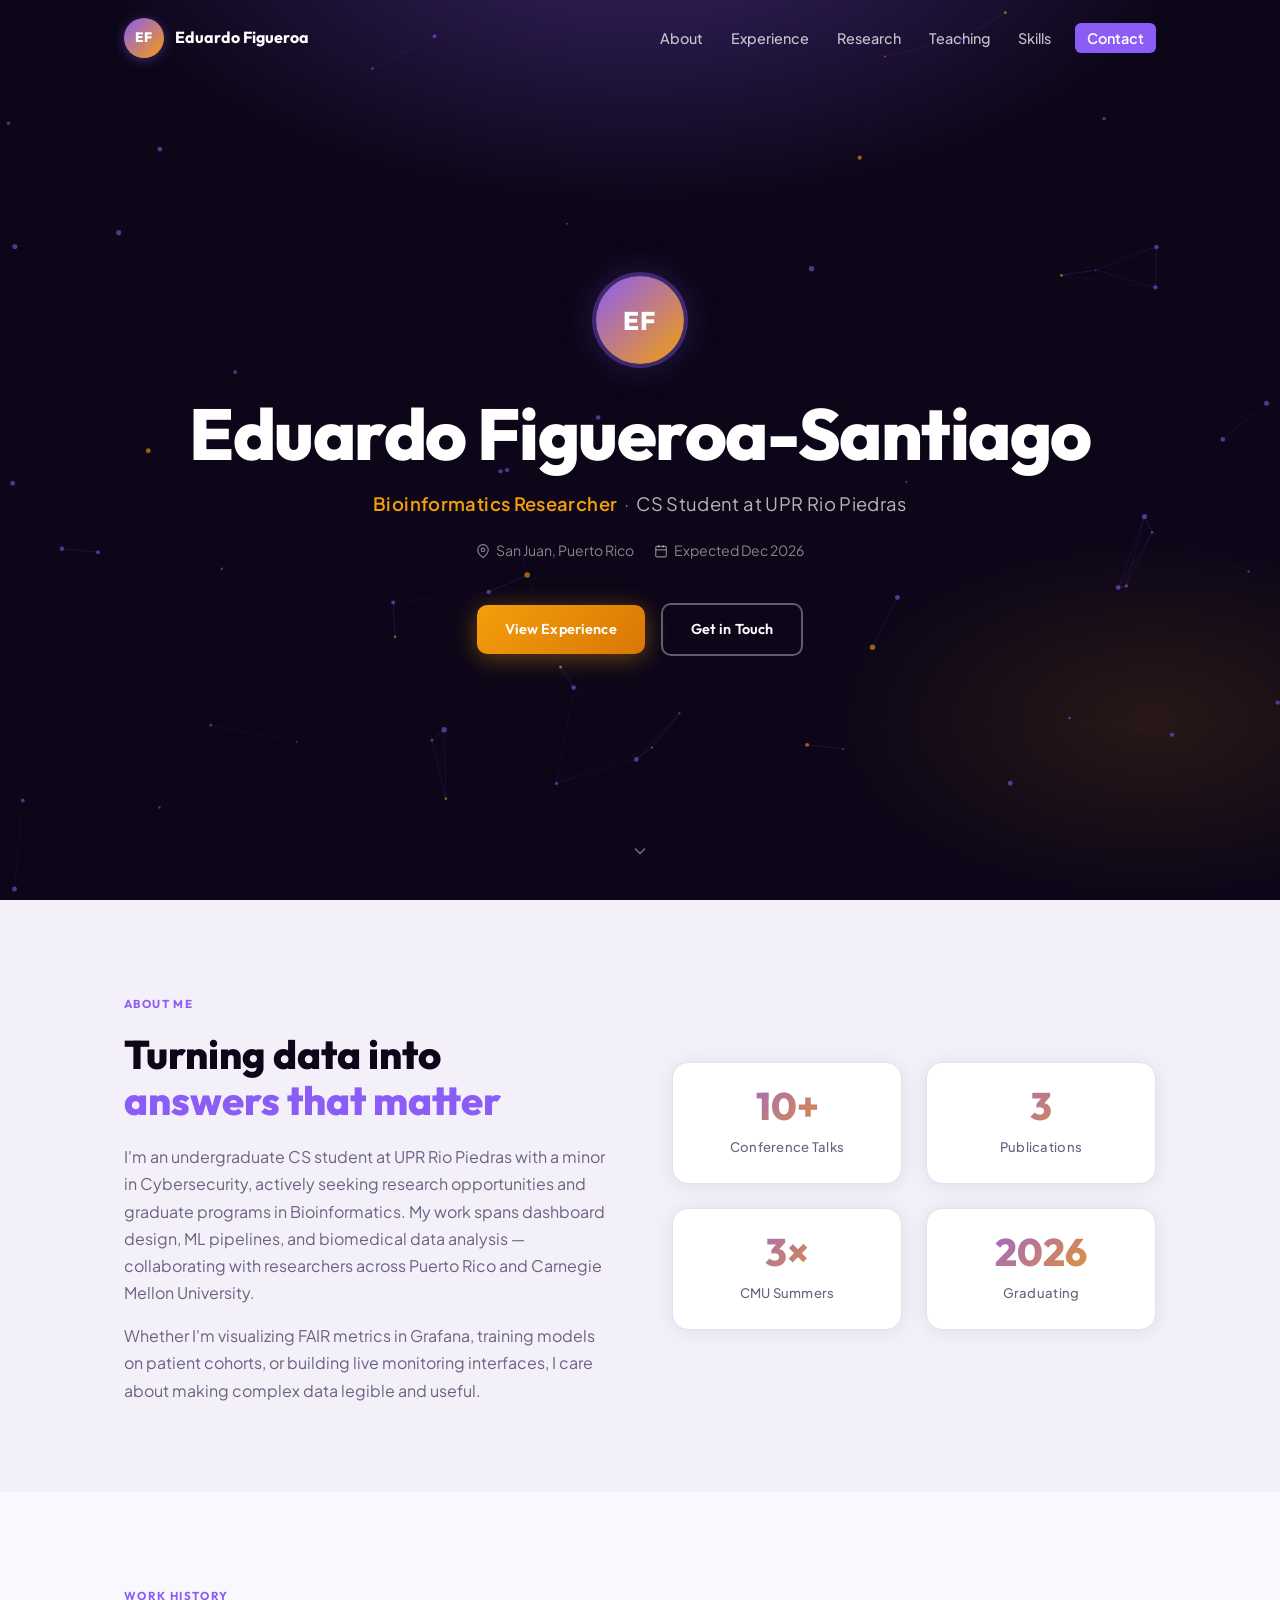
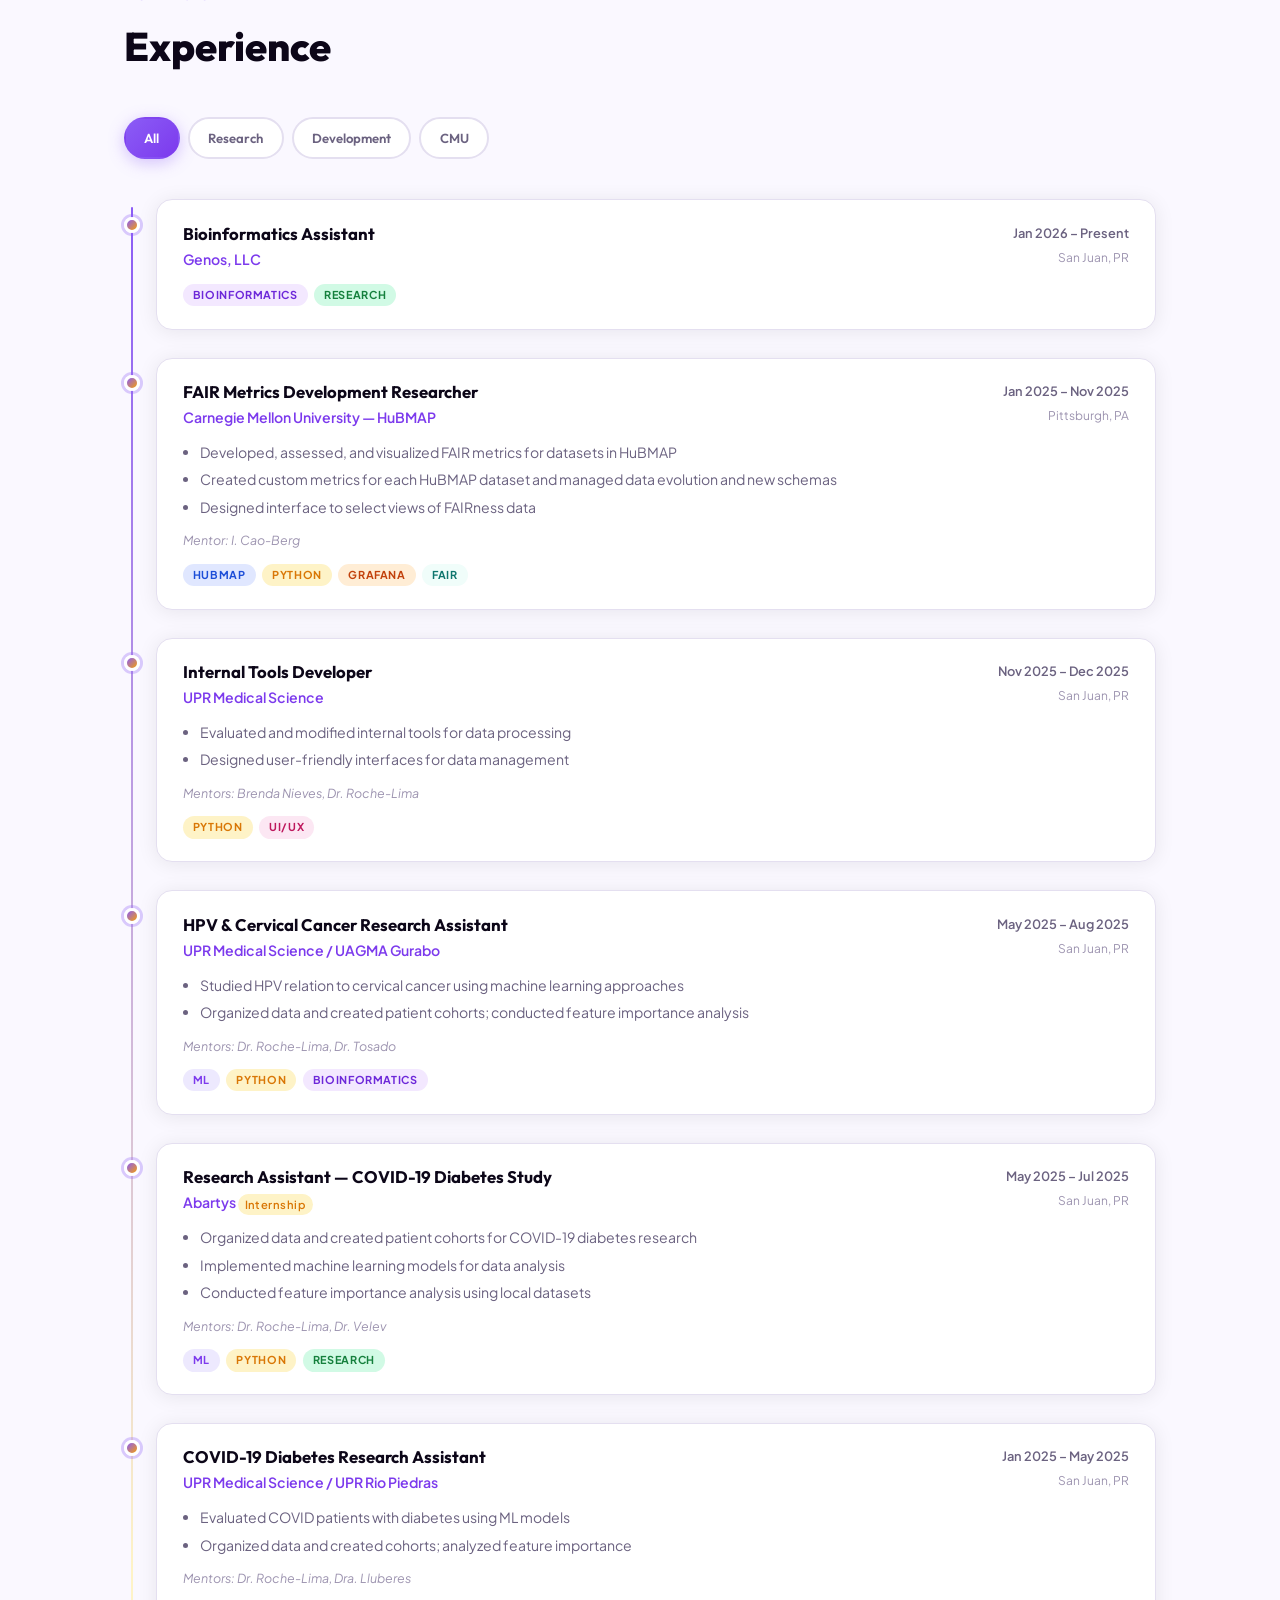
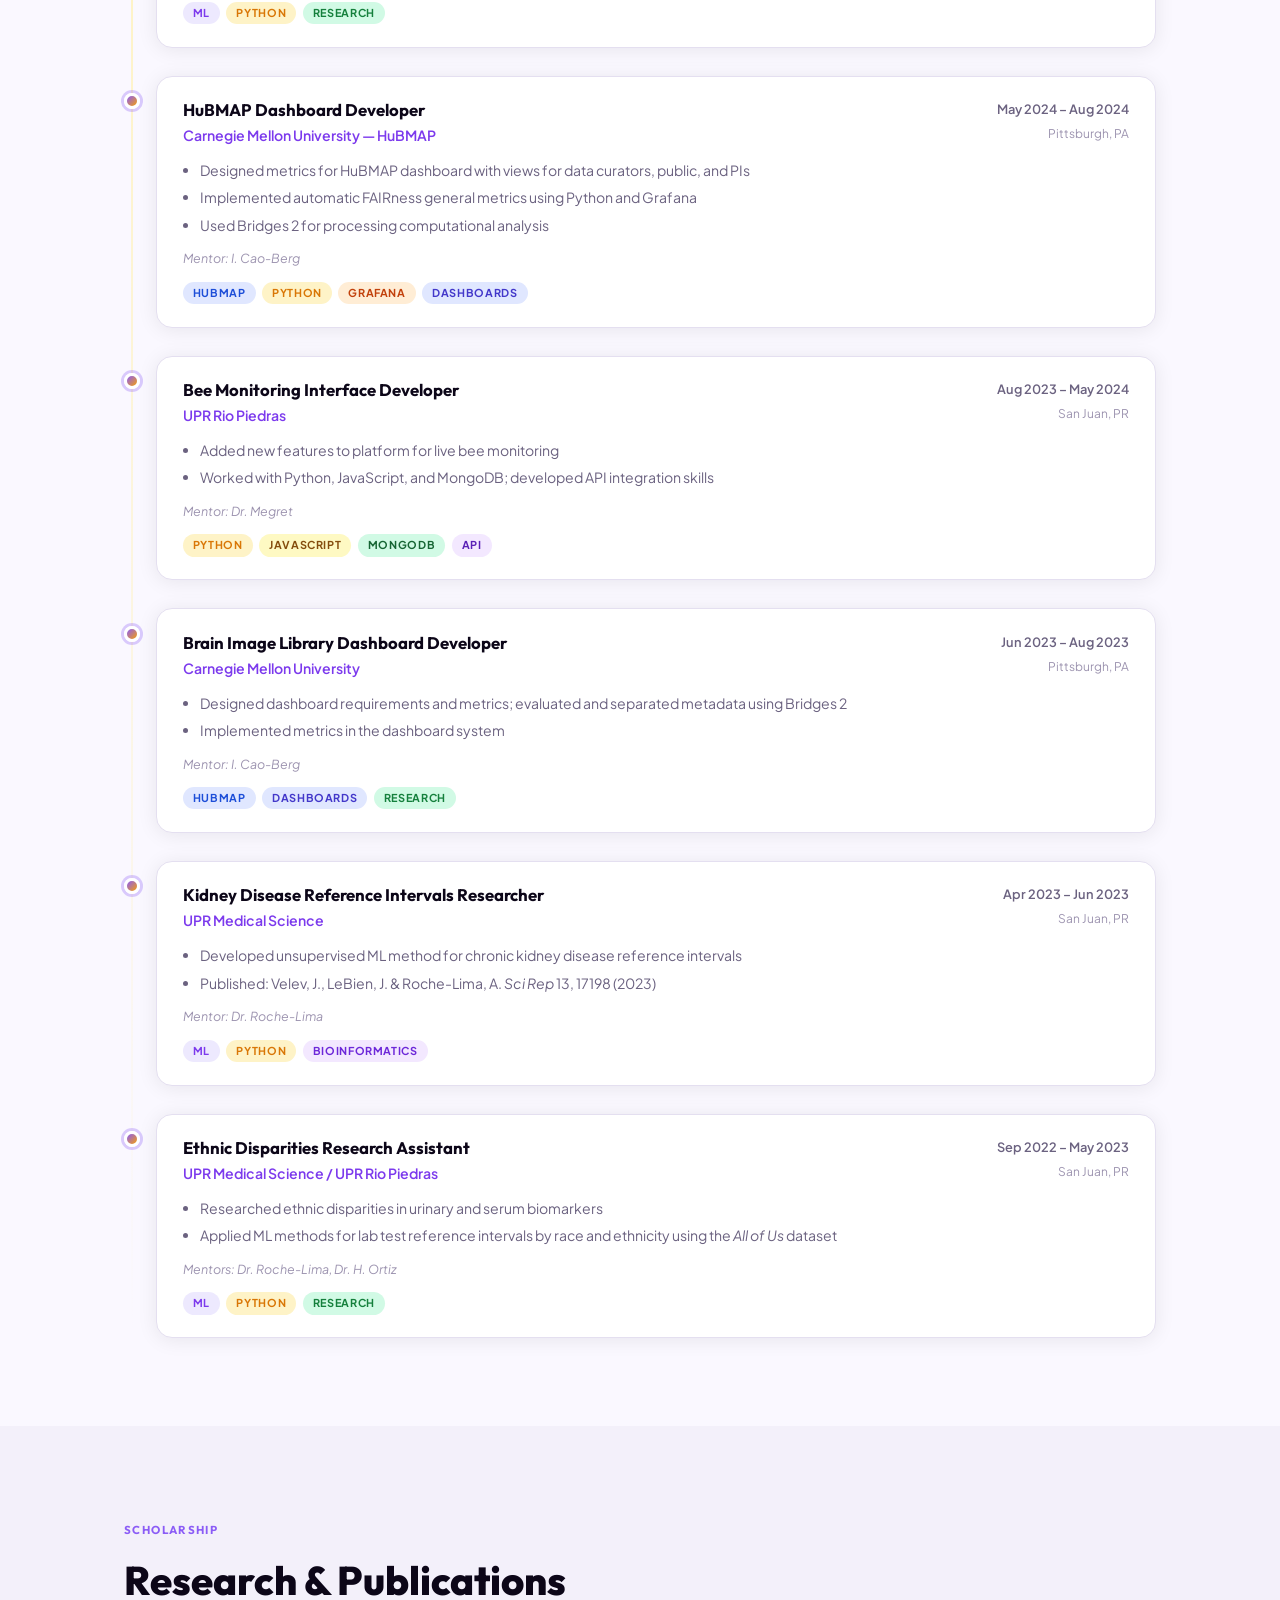
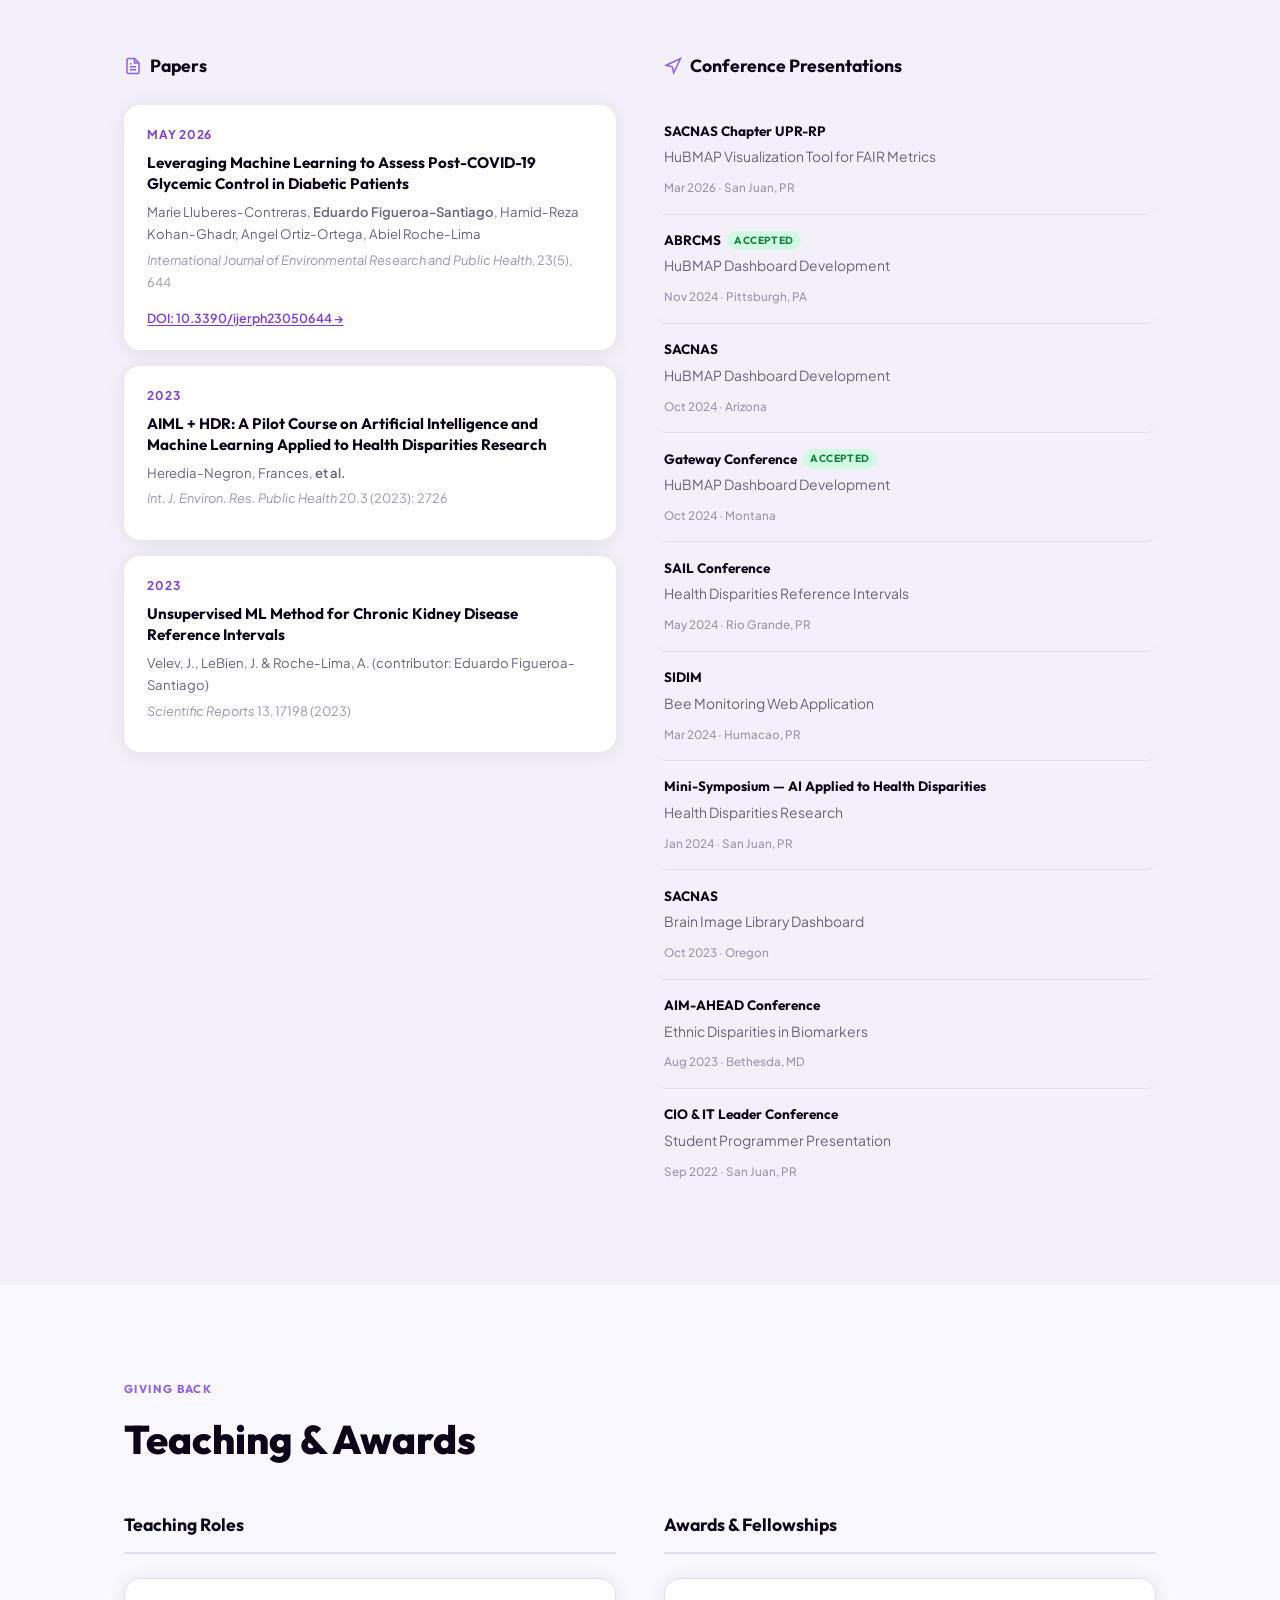
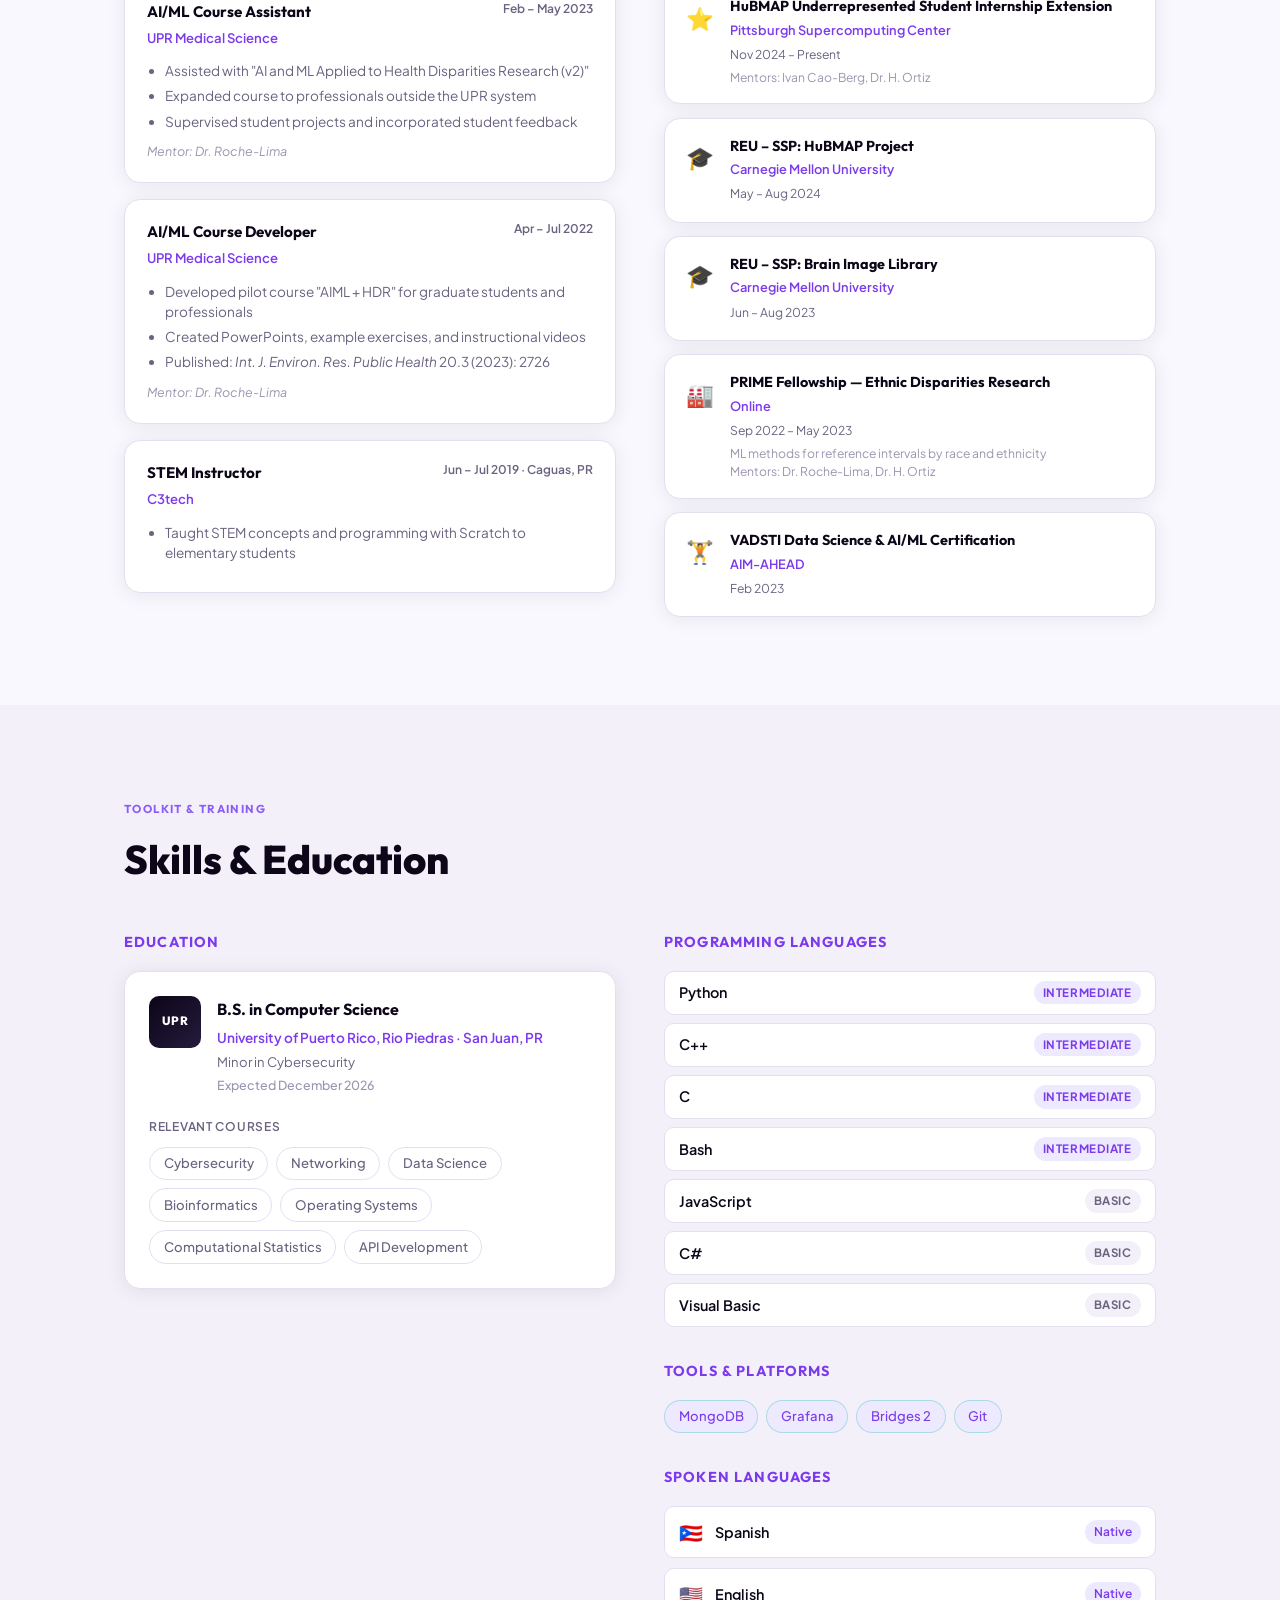
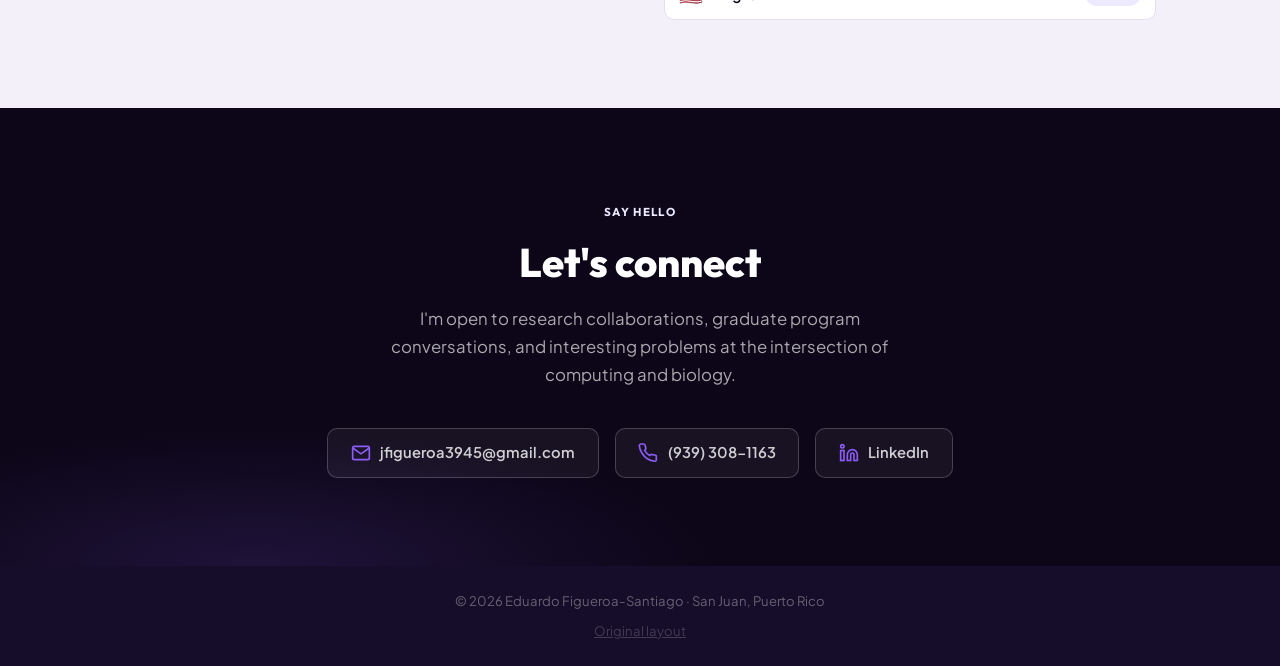
==== commit 2c0b1e7b: "Rebuild v2 as interactive alternate to the main portfolio. Match v1 layout and features with an indi" ====
--- a/v2/index.html
+++ b/v2/index.html
@@ -1,470 +1,775 @@
-<!DOCTYPE html>
-<html lang="en">
-<head>
-  <meta charset="UTF-8">
-  <meta name="viewport" content="width=device-width, initial-scale=1.0">
-  <meta name="description" content="Eduardo Figueroa-Santiago — Computer Science student and bioinformatics researcher at UPR Rio Piedras.">
-  <title>Eduardo Figueroa-Santiago</title>
-  <link rel="preconnect" href="https://fonts.googleapis.com">
-  <link rel="preconnect" href="https://fonts.gstatic.com" crossorigin>
-  <link href="https://fonts.googleapis.com/css2?family=Newsreader:ital,opsz,wght@0,6..72,400;0,6..72,600;1,6..72,400&family=IBM+Plex+Mono:wght@400;500&family=IBM+Plex+Sans:wght@400;500;600&display=swap" rel="stylesheet">
-  <link rel="stylesheet" href="css/site.css">
-</head>
-<body>
-
-  <a class="skip-link" href="#main">Skip to content</a>
-  <button class="menu-btn" id="menu-btn" type="button" aria-label="Open navigation" aria-expanded="false" aria-controls="sidebar">Menu</button>
-  <div class="sidebar-backdrop" id="sidebar-backdrop" hidden></div>
-
-  <div class="page">
-
-    <aside class="sidebar" id="sidebar">
-      <div>
-        <div class="sidebar-monogram" aria-hidden="true">EF</div>
-        <p class="sidebar-name">Eduardo Figueroa-Santiago</p>
-        <p class="sidebar-title">CS · Bioinformatics · Data Science</p>
-      </div>
-
-      <nav aria-label="Sections">
-        <ul class="sidebar-nav">
-          <li><a href="#about">About</a></li>
-          <li><a href="#experience">Experience</a></li>
-          <li><a href="#research">Research</a></li>
-          <li><a href="#teaching">Teaching</a></li>
-          <li><a href="#skills">Skills</a></li>
-          <li><a href="#contact">Contact</a></li>
-        </ul>
-      </nav>
-
-      <div class="sidebar-contact">
-        <a href="mailto:jfigueroa3945@gmail.com">jfigueroa3945@gmail.com</a>
-        <a href="tel:+19393081163">(939) 308-1163</a>
-        <a href="https://www.linkedin.com/in/eduardo-figueroa-7638191ba/" target="_blank" rel="noopener">LinkedIn</a>
-      </div>
-
-      <div class="sidebar-footer">
-        San Juan, PR<br>
-        <a href="../">Other layout &rarr;</a>
-      </div>
-    </aside>
-
-    <main class="content" id="main">
-
-      <header class="intro" id="about">
-        <h1>Eduardo Figueroa-Santiago</h1>
-        <p class="intro-lead">
-          Undergraduate Computer Science student at the University of Puerto Rico, Rio Piedras
-          (minor in Cybersecurity, expected December 2026). I work on bioinformatics research,
-          ML pipelines, and data dashboards — mostly between San Juan and Pittsburgh.
-          I've presented at conferences across the U.S. and Puerto Rico, co-authored three papers,
-          and spent three summers doing research at Carnegie Mellon.
-        </p>
-        <p class="intro-meta">
-          Currently seeking research experiences and graduate programs in bioinformatics.
-        </p>
-      </header>
-
-      <section class="section" id="experience">
-        <h2>Experience</h2>
-
-        <article class="entry">
-          <div class="entry-head">
-            <h3>Bioinformatics Assistant</h3>
-            <span class="entry-when">Jan 2026 — Present</span>
-          </div>
-          <p class="entry-where">Genos, LLC · San Juan, PR</p>
-        </article>
-
-        <article class="entry">
-          <div class="entry-head">
-            <h3>FAIR Metrics Development Researcher</h3>
-            <span class="entry-when">Jan — Nov 2025</span>
-          </div>
-          <p class="entry-where">Carnegie Mellon University (HuBMAP) · Pittsburgh, PA</p>
-          <ul>
-            <li>Developed, assessed, and visualized FAIR metrics for HuBMAP datasets</li>
-            <li>Created custom metrics per dataset; managed data evolution and new schemas</li>
-            <li>Designed interface to select views of FAIRness data</li>
-          </ul>
-          <p class="entry-note">Mentor: I. Cao-Berg</p>
-          <p class="entry-tools">Python · Grafana · FAIR metrics</p>
-        </article>
-
-        <article class="entry">
-          <div class="entry-head">
-            <h3>Internal Tools Developer</h3>
-            <span class="entry-when">Nov — Dec 2025</span>
-          </div>
-          <p class="entry-where">UPR Medical Science · San Juan, PR</p>
-          <ul>
-            <li>Evaluated and modified internal tools for data processing</li>
-            <li>Designed user-friendly interfaces for data management</li>
-          </ul>
-          <p class="entry-note">Mentors: Brenda Nieves, Dr. Roche-Lima</p>
-        </article>
-
-        <article class="entry">
-          <div class="entry-head">
-            <h3>HPV &amp; Cervical Cancer Research Assistant</h3>
-            <span class="entry-when">May — Aug 2025</span>
-          </div>
-          <p class="entry-where">UPR Medical Science / UAGMA Gurabo · San Juan, PR</p>
-          <ul>
-            <li>Studied HPV relation to cervical cancer using machine learning</li>
-            <li>Organized data, created patient cohorts, conducted feature importance analysis</li>
-          </ul>
-          <p class="entry-note">Mentors: Dr. Roche-Lima, Dr. Tosado</p>
-        </article>
-
-        <article class="entry">
-          <div class="entry-head">
-            <h3>Research Assistant — COVID-19 Diabetes Study</h3>
-            <span class="entry-when">May — Jul 2025</span>
-          </div>
-          <p class="entry-where">Abartys (work internship) · San Juan, PR</p>
-          <ul>
-            <li>Organized data and created patient cohorts for COVID-19 diabetes research</li>
-            <li>Implemented ML models; conducted feature importance analysis on local datasets</li>
-          </ul>
-          <p class="entry-note">Mentors: Dr. Roche-Lima, Dr. Velev</p>
-        </article>
-
-        <article class="entry">
-          <div class="entry-head">
-            <h3>COVID-19 Diabetes Research Assistant</h3>
-            <span class="entry-when">Jan — May 2025</span>
-          </div>
-          <p class="entry-where">UPR Medical Science / UPR Rio Piedras · San Juan, PR</p>
-          <ul>
-            <li>Evaluated COVID patients with diabetes using ML models</li>
-            <li>Organized cohorts and analyzed feature importance</li>
-          </ul>
-          <p class="entry-note">Mentors: Dr. Roche-Lima, Dra. Lluberes</p>
-        </article>
-
-        <article class="entry">
-          <div class="entry-head">
-            <h3>HuBMAP Dashboard Developer</h3>
-            <span class="entry-when">May — Aug 2024</span>
-          </div>
-          <p class="entry-where">Carnegie Mellon University (HuBMAP) · Pittsburgh, PA</p>
-          <ul>
-            <li>Designed dashboard metrics with views for data curators, public users, and PIs</li>
-            <li>Implemented automatic FAIRness metrics in Python and Grafana</li>
-            <li>Used Bridges 2 for computational analysis</li>
-          </ul>
-          <p class="entry-note">Mentor: I. Cao-Berg</p>
-        </article>
-
-        <article class="entry">
-          <div class="entry-head">
-            <h3>Bee Monitoring Interface Developer</h3>
-            <span class="entry-when">Aug 2023 — May 2024</span>
-          </div>
-          <p class="entry-where">UPR Rio Piedras · San Juan, PR</p>
-          <ul>
-            <li>Added features to a live bee monitoring platform</li>
-            <li>Python, JavaScript, MongoDB; API development</li>
-          </ul>
-          <p class="entry-note">Mentor: Dr. Megret</p>
-        </article>
-
-        <article class="entry">
-          <div class="entry-head">
-            <h3>Brain Image Library Dashboard Developer</h3>
-            <span class="entry-when">Jun — Aug 2023</span>
-          </div>
-          <p class="entry-where">Carnegie Mellon University · Pittsburgh, PA</p>
-          <ul>
-            <li>Designed dashboard requirements and metrics</li>
-            <li>Evaluated and separated metadata using Bridges 2; implemented metrics in dashboard</li>
-          </ul>
-          <p class="entry-note">Mentor: I. Cao-Berg</p>
-        </article>
-
-        <article class="entry">
-          <div class="entry-head">
-            <h3>Kidney Disease Reference Intervals Researcher</h3>
-            <span class="entry-when">Apr — Jun 2023</span>
-          </div>
-          <p class="entry-where">UPR Medical Science · San Juan, PR</p>
-          <ul>
-            <li>Developed unsupervised ML method for chronic kidney disease reference intervals</li>
-            <li>Published: Velev, J., LeBien, J. &amp; Roche-Lima, A. <em>Sci Rep</em> 13, 17198 (2023)</li>
-          </ul>
-          <p class="entry-note">Mentor: Dr. Roche-Lima</p>
-        </article>
-
-        <article class="entry">
-          <div class="entry-head">
-            <h3>Ethnic Disparities Research Assistant</h3>
-            <span class="entry-when">Sep 2022 — May 2023</span>
-          </div>
-          <p class="entry-where">UPR Medical Science / UPR Rio Piedras · San Juan, PR</p>
-          <ul>
-            <li>Researched ethnic disparities in urinary and serum biomarkers</li>
-            <li>Applied ML for lab test reference intervals by race and ethnicity (<em>All of Us</em> dataset)</li>
-          </ul>
-          <p class="entry-note">Mentors: Dr. Roche-Lima, Dr. H. Ortiz</p>
-        </article>
-      </section>
-
-      <section class="section" id="research">
-        <h2>Research</h2>
-
-        <div class="two-col">
-          <div>
-            <h3>Publications</h3>
-
-            <article class="pub">
-              <p class="pub-year">2026</p>
-              <p class="pub-title">Leveraging Machine Learning to Assess Post-COVID-19 Glycemic Control in Diabetic Patients</p>
-              <p class="pub-authors">Lluberes-Contreras, M., <strong>Figueroa-Santiago, E.</strong>, Kohan-Ghadr, H-R., Ortiz-Ortega, A., Roche-Lima, A.</p>
-              <p class="pub-venue"><em>Int. J. Environ. Res. Public Health</em>, 23(5), 644</p>
-              <p><a href="https://doi.org/10.3390/ijerph23050644">doi.org/10.3390/ijerph23050644</a></p>
-            </article>
-
-            <article class="pub">
-              <p class="pub-year">2023</p>
-              <p class="pub-title">AIML + HDR: Pilot Course on AI/ML Applied to Health Disparities Research</p>
-              <p class="pub-authors">Heredia-Negron, F., <strong>et al.</strong></p>
-              <p class="pub-venue"><em>Int. J. Environ. Res. Public Health</em> 20.3: 2726</p>
-            </article>
-
-            <article class="pub">
-              <p class="pub-year">2023</p>
-              <p class="pub-title">Unsupervised ML for Chronic Kidney Disease Reference Intervals</p>
-              <p class="pub-authors">Velev, J., LeBien, J. &amp; Roche-Lima, A.</p>
-              <p class="pub-venue"><em>Scientific Reports</em> 13, 17198</p>
-            </article>
-          </div>
-
-          <div>
-            <h3>Conference Presentations</h3>
-            <ol class="talks">
-              <li>
-                <span class="talk-date">Mar 2026</span>
-                <div class="talk-info">
-                  <strong>SACNAS Chapter UPR-RP</strong>
-                  <span>HuBMAP Visualization Tool for FAIR Metrics · San Juan, PR</span>
-                </div>
-              </li>
-              <li>
-                <span class="talk-date">Nov 2024</span>
-                <div class="talk-info">
-                  <strong>ABRCMS</strong>
-                  <span>HuBMAP Dashboard Development · Pittsburgh, PA</span>
-                </div>
-              </li>
-              <li>
-                <span class="talk-date">Oct 2024</span>
-                <div class="talk-info">
-                  <strong>SACNAS</strong>
-                  <span>HuBMAP Dashboard Development · Arizona</span>
-                </div>
-              </li>
-              <li>
-                <span class="talk-date">Oct 2024</span>
-                <div class="talk-info">
-                  <strong>Gateway Conference</strong>
-                  <span>HuBMAP Dashboard Development · Montana</span>
-                </div>
-              </li>
-              <li>
-                <span class="talk-date">May 2024</span>
-                <div class="talk-info">
-                  <strong>SAIL Conference</strong>
-                  <span>Health Disparities Reference Intervals · Rio Grande, PR</span>
-                </div>
-              </li>
-              <li>
-                <span class="talk-date">Mar 2024</span>
-                <div class="talk-info">
-                  <strong>SIDIM</strong>
-                  <span>Bee Monitoring Web Application · Humacao, PR</span>
-                </div>
-              </li>
-              <li>
-                <span class="talk-date">Jan 2024</span>
-                <div class="talk-info">
-                  <strong>Mini-Symposium — AI &amp; Health Disparities</strong>
-                  <span>Health Disparities Research · San Juan, PR</span>
-                </div>
-              </li>
-              <li>
-                <span class="talk-date">Oct 2023</span>
-                <div class="talk-info">
-                  <strong>SACNAS</strong>
-                  <span>Brain Image Library Dashboard · Oregon</span>
-                </div>
-              </li>
-              <li>
-                <span class="talk-date">Aug 2023</span>
-                <div class="talk-info">
-                  <strong>AIM-AHEAD Conference</strong>
-                  <span>Ethnic Disparities in Biomarkers · Bethesda, MD</span>
-                </div>
-              </li>
-              <li>
-                <span class="talk-date">Sep 2022</span>
-                <div class="talk-info">
-                  <strong>CIO &amp; IT Leader Conference</strong>
-                  <span>Student Programmer Presentation · San Juan, PR</span>
-                </div>
-              </li>
-            </ol>
-          </div>
-        </div>
-      </section>
-
-      <section class="section" id="teaching">
-        <h2>Teaching &amp; Awards</h2>
-
-        <div class="two-col">
-          <div>
-            <h3>Teaching</h3>
-
-            <article class="entry">
-              <div class="entry-head">
-                <h3>AI/ML Course Assistant</h3>
-                <span class="entry-when">Feb — May 2023</span>
-              </div>
-              <p class="entry-where">UPR Medical Science</p>
-              <ul>
-                <li>Assisted with "AI and ML Applied to Health Disparities Research (v2)"</li>
-                <li>Expanded course to professionals outside UPR; supervised student projects</li>
-              </ul>
-              <p class="entry-note">Mentor: Dr. Roche-Lima</p>
-            </article>
-
-            <article class="entry">
-              <div class="entry-head">
-                <h3>AI/ML Course Developer</h3>
-                <span class="entry-when">Apr — Jul 2022</span>
-              </div>
-              <p class="entry-where">UPR Medical Science</p>
-              <ul>
-                <li>Developed pilot course "AIML + HDR" for graduate students and professionals</li>
-                <li>Created slides, exercises, and instructional videos</li>
-              </ul>
-              <p class="entry-note">Mentor: Dr. Roche-Lima</p>
-            </article>
-
-            <article class="entry">
-              <div class="entry-head">
-                <h3>STEM Instructor</h3>
-                <span class="entry-when">Jun — Jul 2019</span>
-              </div>
-              <p class="entry-where">C3tech · Caguas, PR</p>
-              <ul>
-                <li>Taught programming with Scratch and computational logic to elementary students</li>
-              </ul>
-            </article>
-          </div>
-
-          <div>
-            <h3>Fellowships &amp; Certifications</h3>
-
-            <article class="entry">
-              <div class="entry-head">
-                <h3>HuBMAP Underrepresented Student Internship Extension</h3>
-                <span class="entry-when">Nov 2024 — Present</span>
-              </div>
-              <p class="entry-where">Pittsburgh Supercomputing Center</p>
-              <p class="entry-note">Mentors: Ivan Cao-Berg, Dr. H. Ortiz</p>
-            </article>
-
-            <article class="entry">
-              <div class="entry-head">
-                <h3>REU — SSP: HuBMAP Project</h3>
-                <span class="entry-when">May — Aug 2024</span>
-              </div>
-              <p class="entry-where">Carnegie Mellon University</p>
-            </article>
-
-            <article class="entry">
-              <div class="entry-head">
-                <h3>REU — SSP: Brain Image Library</h3>
-                <span class="entry-when">Jun — Aug 2023</span>
-              </div>
-              <p class="entry-where">Carnegie Mellon University</p>
-            </article>
-
-            <article class="entry">
-              <div class="entry-head">
-                <h3>PRIME Fellowship</h3>
-                <span class="entry-when">Sep 2022 — May 2023</span>
-              </div>
-              <p class="entry-where">Ethnic Disparities Research (online)</p>
-              <p class="entry-note">Mentors: Dr. Roche-Lima, Dr. H. Ortiz</p>
-            </article>
-
-            <article class="entry">
-              <div class="entry-head">
-                <h3>VADSTI Data Science &amp; AI/ML Certification</h3>
-                <span class="entry-when">Feb 2023</span>
-              </div>
-              <p class="entry-where">AIM-AHEAD</p>
-            </article>
-          </div>
-        </div>
-      </section>
-
-      <section class="section" id="skills">
-        <h2>Skills &amp; Education</h2>
-
-        <div class="edu-block">
-          <h3>B.S. Computer Science</h3>
-          <p>University of Puerto Rico, Rio Piedras · Minor in Cybersecurity · Expected Dec 2026</p>
-          <p class="courses">
-            Relevant courses: Cybersecurity, Networking, Data Science, Bioinformatics,
-            Operating Systems, Computational Statistics, API Development
-          </p>
-        </div>
-
-        <table class="skills-table">
-          <thead>
-            <tr>
-              <th>Language / Tool</th>
-              <th>Level</th>
-            </tr>
-          </thead>
-          <tbody>
-            <tr><td>Python</td><td>Intermediate</td></tr>
-            <tr><td>C++</td><td>Intermediate</td></tr>
-            <tr><td>C</td><td>Intermediate</td></tr>
-            <tr><td>Bash</td><td>Intermediate</td></tr>
-            <tr><td>JavaScript</td><td>Basic</td></tr>
-            <tr><td>C#</td><td>Basic</td></tr>
-            <tr><td>Visual Basic</td><td>Basic</td></tr>
-            <tr><td>MongoDB, Grafana, Bridges 2, Git</td><td>—</td></tr>
-            <tr><td>Spanish, English</td><td>Native (both)</td></tr>
-          </tbody>
-        </table>
-      </section>
-
-      <section class="section" id="contact">
-        <h2>Contact</h2>
-        <div class="contact-card">
-          <p>
-            Open to research collaborations and graduate program conversations.
-            Based in San Juan — happy to talk about bioinformatics, ML pipelines, or dashboard work.
-          </p>
-          <div class="contact-links">
-            <a href="mailto:jfigueroa3945@gmail.com">jfigueroa3945@gmail.com</a>
-            <a href="tel:+19393081163">(939) 308-1163</a>
-            <a href="https://www.linkedin.com/in/eduardo-figueroa-7638191ba/" target="_blank" rel="noopener">LinkedIn</a>
-          </div>
-        </div>
-      </section>
-
-      <footer class="page-footer">
-        Eduardo Figueroa-Santiago · San Juan, Puerto Rico · 2026
-      </footer>
-
-    </main>
-  </div>
-
-  <script src="js/site.js"></script>
-</body>
-</html>
+<!DOCTYPE html>
+<html lang="en">
+<head>
+  <meta charset="UTF-8">
+  <meta name="viewport" content="width=device-width, initial-scale=1.0">
+  <meta name="description" content="Eduardo Figueroa-Santiago — Computer Science student, Bioinformatics researcher, and Data Science enthusiast at UPR Rio Piedras.">
+  <meta property="og:title" content="Eduardo Figueroa-Santiago">
+  <meta property="og:description" content="CS Student · Bioinformatics Researcher · Data Science Enthusiast">
+  <meta property="og:type" content="website">
+  <meta property="og:url" content="https://eduardojfigueroa.github.io/v2/">
+  <title>Eduardo Figueroa-Santiago · Alt</title>
+  <link rel="preconnect" href="https://fonts.googleapis.com">
+  <link rel="preconnect" href="https://fonts.gstatic.com" crossorigin>
+  <link href="https://fonts.googleapis.com/css2?family=Outfit:wght@400;500;600;700;800&family=Plus+Jakarta+Sans:ital,wght@0,400;0,500;0,600;0,700;1,400&display=swap" rel="stylesheet">
+  <link rel="stylesheet" href="css/styles.css">
+</head>
+<body>
+
+  <a class="skip-link" href="#main">Skip to content</a>
+
+  <!-- NAVIGATION -->
+  <header class="site-header" id="site-header">
+    <nav class="nav container" aria-label="Main navigation">
+      <a href="#hero" class="nav-logo">
+        <span class="logo-ring" aria-hidden="true">EF</span>
+        <span class="logo-name">Eduardo Figueroa</span>
+      </a>
+      <button class="nav-toggle" aria-label="Open menu" aria-expanded="false" aria-controls="nav-menu">
+        <span></span><span></span><span></span>
+      </button>
+      <ul class="nav-menu" id="nav-menu" role="list">
+        <li><a href="#about" class="nav-link">About</a></li>
+        <li><a href="#experience" class="nav-link">Experience</a></li>
+        <li><a href="#research" class="nav-link">Research</a></li>
+        <li><a href="#teaching" class="nav-link">Teaching</a></li>
+        <li><a href="#skills" class="nav-link">Skills</a></li>
+        <li><a href="#contact" class="nav-link nav-link--cta">Contact</a></li>
+      </ul>
+    </nav>
+  </header>
+
+  <main id="main">
+
+    <!-- HERO -->
+    <section id="hero" class="hero">
+      <canvas id="hero-canvas" aria-hidden="true"></canvas>
+      <div class="hero-content container">
+        <div class="hero-avatar" aria-hidden="true">EF</div>
+        <h1 class="hero-name">Eduardo Figueroa<wbr>-Santiago</h1>
+        <p class="hero-tagline">
+          <span id="hero-rotate" aria-live="polite">Bioinformatics Researcher</span>
+          <span class="hero-tagline-dot">&nbsp;&middot;&nbsp;</span>
+          CS Student at UPR Rio Piedras
+        </p>
+        <p class="hero-meta">
+          <span>
+            <svg width="14" height="14" viewBox="0 0 24 24" fill="none" stroke="currentColor" stroke-width="2" aria-hidden="true"><path d="M21 10c0 7-9 13-9 13s-9-6-9-13a9 9 0 0 1 18 0z"/><circle cx="12" cy="10" r="3"/></svg>
+            San Juan, Puerto Rico
+          </span>
+          <span>
+            <svg width="14" height="14" viewBox="0 0 24 24" fill="none" stroke="currentColor" stroke-width="2" aria-hidden="true"><rect x="3" y="4" width="18" height="18" rx="2"/><line x1="16" y1="2" x2="16" y2="6"/><line x1="8" y1="2" x2="8" y2="6"/><line x1="3" y1="10" x2="21" y2="10"/></svg>
+            Expected Dec 2026
+          </span>
+        </p>
+        <div class="hero-ctas">
+          <a href="#experience" class="btn btn--primary">View Experience</a>
+          <a href="#contact" class="btn btn--ghost">Get in Touch</a>
+        </div>
+      </div>
+      <a href="#about" class="hero-scroll" aria-label="Scroll to about">
+        <svg width="20" height="20" viewBox="0 0 24 24" fill="none" stroke="currentColor" stroke-width="2" aria-hidden="true"><polyline points="6 9 12 15 18 9"/></svg>
+      </a>
+    </section>
+
+    <!-- ABOUT -->
+    <section id="about" class="section section--alt">
+      <div class="container">
+        <div class="about-grid">
+          <div class="about-text reveal">
+            <span class="section-label">About me</span>
+            <h2 class="section-title">Turning data into<br><em>answers that matter</em></h2>
+            <p class="about-body">
+              I'm an undergraduate CS student at UPR Rio Piedras with a minor in Cybersecurity,
+              actively seeking research opportunities and graduate programs in Bioinformatics.
+              My work spans dashboard design, ML pipelines, and biomedical data analysis —
+              collaborating with researchers across Puerto Rico and Carnegie Mellon University.
+            </p>
+            <p class="about-body">
+              Whether I'm visualizing FAIR metrics in Grafana, training models on patient cohorts,
+              or building live monitoring interfaces, I care about making complex data legible and useful.
+            </p>
+          </div>
+          <div class="about-stats reveal">
+            <div class="stat">
+              <span class="stat-num" data-count="10" data-suffix="+">0</span>
+              <span class="stat-label">Conference Talks</span>
+            </div>
+            <div class="stat">
+              <span class="stat-num" data-count="3">0</span>
+              <span class="stat-label">Publications</span>
+            </div>
+            <div class="stat">
+              <span class="stat-num" data-count="3" data-suffix="×">0</span>
+              <span class="stat-label">CMU Summers</span>
+            </div>
+            <div class="stat">
+              <span class="stat-num" data-count="2026">0</span>
+              <span class="stat-label">Graduating</span>
+            </div>
+          </div>
+        </div>
+      </div>
+    </section>
+
+    <!-- EXPERIENCE -->
+    <section id="experience" class="section">
+      <div class="container">
+        <div class="section-header reveal">
+          <span class="section-label">Work history</span>
+          <h2 class="section-title">Experience</h2>
+        </div>
+
+        <div class="filter-bar reveal" role="tablist" aria-label="Filter experience">
+          <button class="filter-btn active" type="button" data-filter="all" role="tab" aria-selected="true">All</button>
+          <button class="filter-btn" type="button" data-filter="research" role="tab" aria-selected="false">Research</button>
+          <button class="filter-btn" type="button" data-filter="dev" role="tab" aria-selected="false">Development</button>
+          <button class="filter-btn" type="button" data-filter="cmu" role="tab" aria-selected="false">CMU</button>
+        </div>
+
+        <div class="timeline">
+
+          <article class="timeline-item reveal" data-tags="research">
+            <div class="timeline-dot"></div>
+            <div class="timeline-card">
+              <div class="timeline-top">
+                <div>
+                  <h3 class="timeline-role">Bioinformatics Assistant</h3>
+                  <p class="timeline-org">Genos, LLC</p>
+                </div>
+                <div class="timeline-meta">
+                  <span class="timeline-date">Jan 2026 – Present</span>
+                  <span class="timeline-loc">San Juan, PR</span>
+                </div>
+              </div>
+              <div class="timeline-tags">
+                <span class="tag tag--bio">Bioinformatics</span>
+                <span class="tag tag--research">Research</span>
+              </div>
+            </div>
+          </article>
+
+          <article class="timeline-item reveal" data-tags="research cmu">
+            <div class="timeline-dot"></div>
+            <div class="timeline-card">
+              <div class="timeline-top">
+                <div>
+                  <h3 class="timeline-role">FAIR Metrics Development Researcher</h3>
+                  <p class="timeline-org">Carnegie Mellon University &mdash; HuBMAP</p>
+                </div>
+                <div class="timeline-meta">
+                  <span class="timeline-date">Jan 2025 – Nov 2025</span>
+                  <span class="timeline-loc">Pittsburgh, PA</span>
+                </div>
+              </div>
+              <ul class="timeline-bullets">
+                <li>Developed, assessed, and visualized FAIR metrics for datasets in HuBMAP</li>
+                <li>Created custom metrics for each HuBMAP dataset and managed data evolution and new schemas</li>
+                <li>Designed interface to select views of FAIRness data</li>
+              </ul>
+              <p class="timeline-mentor">Mentor: I. Cao-Berg</p>
+              <div class="timeline-tags">
+                <span class="tag tag--hubmap">HuBMAP</span>
+                <span class="tag tag--python">Python</span>
+                <span class="tag tag--grafana">Grafana</span>
+                <span class="tag tag--fair">FAIR</span>
+              </div>
+            </div>
+          </article>
+
+          <article class="timeline-item reveal" data-tags="dev">
+            <div class="timeline-dot"></div>
+            <div class="timeline-card">
+              <div class="timeline-top">
+                <div>
+                  <h3 class="timeline-role">Internal Tools Developer</h3>
+                  <p class="timeline-org">UPR Medical Science</p>
+                </div>
+                <div class="timeline-meta">
+                  <span class="timeline-date">Nov 2025 – Dec 2025</span>
+                  <span class="timeline-loc">San Juan, PR</span>
+                </div>
+              </div>
+              <ul class="timeline-bullets">
+                <li>Evaluated and modified internal tools for data processing</li>
+                <li>Designed user-friendly interfaces for data management</li>
+              </ul>
+              <p class="timeline-mentor">Mentors: Brenda Nieves, Dr. Roche-Lima</p>
+              <div class="timeline-tags">
+                <span class="tag tag--python">Python</span>
+                <span class="tag tag--ui">UI/UX</span>
+              </div>
+            </div>
+          </article>
+
+          <article class="timeline-item reveal" data-tags="research">
+            <div class="timeline-dot"></div>
+            <div class="timeline-card">
+              <div class="timeline-top">
+                <div>
+                  <h3 class="timeline-role">HPV &amp; Cervical Cancer Research Assistant</h3>
+                  <p class="timeline-org">UPR Medical Science / UAGMA Gurabo</p>
+                </div>
+                <div class="timeline-meta">
+                  <span class="timeline-date">May 2025 – Aug 2025</span>
+                  <span class="timeline-loc">San Juan, PR</span>
+                </div>
+              </div>
+              <ul class="timeline-bullets">
+                <li>Studied HPV relation to cervical cancer using machine learning approaches</li>
+                <li>Organized data and created patient cohorts; conducted feature importance analysis</li>
+              </ul>
+              <p class="timeline-mentor">Mentors: Dr. Roche-Lima, Dr. Tosado</p>
+              <div class="timeline-tags">
+                <span class="tag tag--ml">ML</span>
+                <span class="tag tag--python">Python</span>
+                <span class="tag tag--bio">Bioinformatics</span>
+              </div>
+            </div>
+          </article>
+
+          <article class="timeline-item reveal" data-tags="research">
+            <div class="timeline-dot"></div>
+            <div class="timeline-card">
+              <div class="timeline-top">
+                <div>
+                  <h3 class="timeline-role">Research Assistant — COVID-19 Diabetes Study</h3>
+                  <p class="timeline-org">Abartys <span class="badge-intern">Internship</span></p>
+                </div>
+                <div class="timeline-meta">
+                  <span class="timeline-date">May 2025 – Jul 2025</span>
+                  <span class="timeline-loc">San Juan, PR</span>
+                </div>
+              </div>
+              <ul class="timeline-bullets">
+                <li>Organized data and created patient cohorts for COVID-19 diabetes research</li>
+                <li>Implemented machine learning models for data analysis</li>
+                <li>Conducted feature importance analysis using local datasets</li>
+              </ul>
+              <p class="timeline-mentor">Mentors: Dr. Roche-Lima, Dr. Velev</p>
+              <div class="timeline-tags">
+                <span class="tag tag--ml">ML</span>
+                <span class="tag tag--python">Python</span>
+                <span class="tag tag--research">Research</span>
+              </div>
+            </div>
+          </article>
+
+          <article class="timeline-item reveal" data-tags="research">
+            <div class="timeline-dot"></div>
+            <div class="timeline-card">
+              <div class="timeline-top">
+                <div>
+                  <h3 class="timeline-role">COVID-19 Diabetes Research Assistant</h3>
+                  <p class="timeline-org">UPR Medical Science / UPR Rio Piedras</p>
+                </div>
+                <div class="timeline-meta">
+                  <span class="timeline-date">Jan 2025 – May 2025</span>
+                  <span class="timeline-loc">San Juan, PR</span>
+                </div>
+              </div>
+              <ul class="timeline-bullets">
+                <li>Evaluated COVID patients with diabetes using ML models</li>
+                <li>Organized data and created cohorts; analyzed feature importance</li>
+              </ul>
+              <p class="timeline-mentor">Mentors: Dr. Roche-Lima, Dra. Lluberes</p>
+              <div class="timeline-tags">
+                <span class="tag tag--ml">ML</span>
+                <span class="tag tag--python">Python</span>
+                <span class="tag tag--research">Research</span>
+              </div>
+            </div>
+          </article>
+
+          <article class="timeline-item reveal" data-tags="dev cmu">
+            <div class="timeline-dot"></div>
+            <div class="timeline-card">
+              <div class="timeline-top">
+                <div>
+                  <h3 class="timeline-role">HuBMAP Dashboard Developer</h3>
+                  <p class="timeline-org">Carnegie Mellon University &mdash; HuBMAP</p>
+                </div>
+                <div class="timeline-meta">
+                  <span class="timeline-date">May 2024 – Aug 2024</span>
+                  <span class="timeline-loc">Pittsburgh, PA</span>
+                </div>
+              </div>
+              <ul class="timeline-bullets">
+                <li>Designed metrics for HuBMAP dashboard with views for data curators, public, and PIs</li>
+                <li>Implemented automatic FAIRness general metrics using Python and Grafana</li>
+                <li>Used Bridges&nbsp;2 for processing computational analysis</li>
+              </ul>
+              <p class="timeline-mentor">Mentor: I. Cao-Berg</p>
+              <div class="timeline-tags">
+                <span class="tag tag--hubmap">HuBMAP</span>
+                <span class="tag tag--python">Python</span>
+                <span class="tag tag--grafana">Grafana</span>
+                <span class="tag tag--dash">Dashboards</span>
+              </div>
+            </div>
+          </article>
+
+          <article class="timeline-item reveal" data-tags="dev">
+            <div class="timeline-dot"></div>
+            <div class="timeline-card">
+              <div class="timeline-top">
+                <div>
+                  <h3 class="timeline-role">Bee Monitoring Interface Developer</h3>
+                  <p class="timeline-org">UPR Rio Piedras</p>
+                </div>
+                <div class="timeline-meta">
+                  <span class="timeline-date">Aug 2023 – May 2024</span>
+                  <span class="timeline-loc">San Juan, PR</span>
+                </div>
+              </div>
+              <ul class="timeline-bullets">
+                <li>Added new features to platform for live bee monitoring</li>
+                <li>Worked with Python, JavaScript, and MongoDB; developed API integration skills</li>
+              </ul>
+              <p class="timeline-mentor">Mentor: Dr. Megret</p>
+              <div class="timeline-tags">
+                <span class="tag tag--python">Python</span>
+                <span class="tag tag--js">JavaScript</span>
+                <span class="tag tag--mongo">MongoDB</span>
+                <span class="tag tag--api">API</span>
+              </div>
+            </div>
+          </article>
+
+          <article class="timeline-item reveal" data-tags="dev cmu">
+            <div class="timeline-dot"></div>
+            <div class="timeline-card">
+              <div class="timeline-top">
+                <div>
+                  <h3 class="timeline-role">Brain Image Library Dashboard Developer</h3>
+                  <p class="timeline-org">Carnegie Mellon University</p>
+                </div>
+                <div class="timeline-meta">
+                  <span class="timeline-date">Jun 2023 – Aug 2023</span>
+                  <span class="timeline-loc">Pittsburgh, PA</span>
+                </div>
+              </div>
+              <ul class="timeline-bullets">
+                <li>Designed dashboard requirements and metrics; evaluated and separated metadata using Bridges&nbsp;2</li>
+                <li>Implemented metrics in the dashboard system</li>
+              </ul>
+              <p class="timeline-mentor">Mentor: I. Cao-Berg</p>
+              <div class="timeline-tags">
+                <span class="tag tag--hubmap">HuBMAP</span>
+                <span class="tag tag--dash">Dashboards</span>
+                <span class="tag tag--research">Research</span>
+              </div>
+            </div>
+          </article>
+
+          <article class="timeline-item reveal" data-tags="research">
+            <div class="timeline-dot"></div>
+            <div class="timeline-card">
+              <div class="timeline-top">
+                <div>
+                  <h3 class="timeline-role">Kidney Disease Reference Intervals Researcher</h3>
+                  <p class="timeline-org">UPR Medical Science</p>
+                </div>
+                <div class="timeline-meta">
+                  <span class="timeline-date">Apr 2023 – Jun 2023</span>
+                  <span class="timeline-loc">San Juan, PR</span>
+                </div>
+              </div>
+              <ul class="timeline-bullets">
+                <li>Developed unsupervised ML method for chronic kidney disease reference intervals</li>
+                <li>Published: Velev, J., LeBien, J. &amp; Roche-Lima, A. <em>Sci Rep</em> 13, 17198 (2023)</li>
+              </ul>
+              <p class="timeline-mentor">Mentor: Dr. Roche-Lima</p>
+              <div class="timeline-tags">
+                <span class="tag tag--ml">ML</span>
+                <span class="tag tag--python">Python</span>
+                <span class="tag tag--bio">Bioinformatics</span>
+              </div>
+            </div>
+          </article>
+
+          <article class="timeline-item reveal" data-tags="research">
+            <div class="timeline-dot"></div>
+            <div class="timeline-card">
+              <div class="timeline-top">
+                <div>
+                  <h3 class="timeline-role">Ethnic Disparities Research Assistant</h3>
+                  <p class="timeline-org">UPR Medical Science / UPR Rio Piedras</p>
+                </div>
+                <div class="timeline-meta">
+                  <span class="timeline-date">Sep 2022 – May 2023</span>
+                  <span class="timeline-loc">San Juan, PR</span>
+                </div>
+              </div>
+              <ul class="timeline-bullets">
+                <li>Researched ethnic disparities in urinary and serum biomarkers</li>
+                <li>Applied ML methods for lab test reference intervals by race and ethnicity using the <em>All of Us</em> dataset</li>
+              </ul>
+              <p class="timeline-mentor">Mentors: Dr. Roche-Lima, Dr. H. Ortiz</p>
+              <div class="timeline-tags">
+                <span class="tag tag--ml">ML</span>
+                <span class="tag tag--python">Python</span>
+                <span class="tag tag--research">Research</span>
+              </div>
+            </div>
+          </article>
+
+        </div>
+      </div>
+    </section>
+
+    <!-- RESEARCH -->
+    <section id="research" class="section section--alt">
+      <div class="container">
+        <div class="section-header reveal">
+          <span class="section-label">Scholarship</span>
+          <h2 class="section-title">Research &amp; Publications</h2>
+        </div>
+
+        <div class="research-grid">
+
+          <div class="research-col reveal">
+            <h3 class="research-col-title">
+              <svg width="18" height="18" viewBox="0 0 24 24" fill="none" stroke="currentColor" stroke-width="2" aria-hidden="true"><path d="M14 2H6a2 2 0 0 0-2 2v16a2 2 0 0 0 2 2h12a2 2 0 0 0 2-2V8z"/><polyline points="14 2 14 8 20 8"/><line x1="16" y1="13" x2="8" y2="13"/><line x1="16" y1="17" x2="8" y2="17"/><polyline points="10 9 9 9 8 9"/></svg>
+              Papers
+            </h3>
+
+            <article class="pub-card">
+              <p class="pub-date">May 2026</p>
+              <h4 class="pub-title">Leveraging Machine Learning to Assess Post-COVID-19 Glycemic Control in Diabetic Patients</h4>
+              <p class="pub-authors">Marie Lluberes-Contreras, <strong>Eduardo Figueroa-Santiago</strong>, Hamid-Reza Kohan-Ghadr, Angel Ortiz-Ortega, Abiel Roche-Lima</p>
+              <p class="pub-venue"><em>International Journal of Environmental Research and Public Health</em>, 23(5), 644</p>
+              <a href="https://doi.org/10.3390/ijerph23050644" class="pub-doi" target="_blank" rel="noopener">DOI: 10.3390/ijerph23050644 &rarr;</a>
+            </article>
+
+            <article class="pub-card">
+              <p class="pub-date">2023</p>
+              <h4 class="pub-title">AIML + HDR: A Pilot Course on Artificial Intelligence and Machine Learning Applied to Health Disparities Research</h4>
+              <p class="pub-authors">Heredia-Negron, Frances, <strong>et al.</strong></p>
+              <p class="pub-venue"><em>Int. J. Environ. Res. Public Health</em> 20.3 (2023): 2726</p>
+            </article>
+
+            <article class="pub-card">
+              <p class="pub-date">2023</p>
+              <h4 class="pub-title">Unsupervised ML Method for Chronic Kidney Disease Reference Intervals</h4>
+              <p class="pub-authors">Velev, J., LeBien, J. &amp; Roche-Lima, A. (contributor: Eduardo Figueroa-Santiago)</p>
+              <p class="pub-venue"><em>Scientific Reports</em> 13, 17198 (2023)</p>
+            </article>
+
+          </div>
+
+          <div class="research-col reveal">
+            <h3 class="research-col-title">
+              <svg width="18" height="18" viewBox="0 0 24 24" fill="none" stroke="currentColor" stroke-width="2" aria-hidden="true"><polygon points="3 11 22 2 13 21 11 13 3 11"/></svg>
+              Conference Presentations
+            </h3>
+
+            <ul class="talks-list">
+              <li class="talk-item">
+                <div class="talk-venue">SACNAS Chapter UPR-RP</div>
+                <div class="talk-title">HuBMAP Visualization Tool for FAIR Metrics</div>
+                <span class="talk-meta">Mar 2026 &middot; San Juan, PR</span>
+              </li>
+              <li class="talk-item">
+                <div class="talk-venue">ABRCMS <span class="badge-accept">Accepted</span></div>
+                <div class="talk-title">HuBMAP Dashboard Development</div>
+                <span class="talk-meta">Nov 2024 &middot; Pittsburgh, PA</span>
+              </li>
+              <li class="talk-item">
+                <div class="talk-venue">SACNAS</div>
+                <div class="talk-title">HuBMAP Dashboard Development</div>
+                <span class="talk-meta">Oct 2024 &middot; Arizona</span>
+              </li>
+              <li class="talk-item">
+                <div class="talk-venue">Gateway Conference <span class="badge-accept">Accepted</span></div>
+                <div class="talk-title">HuBMAP Dashboard Development</div>
+                <span class="talk-meta">Oct 2024 &middot; Montana</span>
+              </li>
+              <li class="talk-item">
+                <div class="talk-venue">SAIL Conference</div>
+                <div class="talk-title">Health Disparities Reference Intervals</div>
+                <span class="talk-meta">May 2024 &middot; Rio Grande, PR</span>
+              </li>
+              <li class="talk-item">
+                <div class="talk-venue">SIDIM</div>
+                <div class="talk-title">Bee Monitoring Web Application</div>
+                <span class="talk-meta">Mar 2024 &middot; Humacao, PR</span>
+              </li>
+              <li class="talk-item">
+                <div class="talk-venue">Mini-Symposium — AI Applied to Health Disparities</div>
+                <div class="talk-title">Health Disparities Research</div>
+                <span class="talk-meta">Jan 2024 &middot; San Juan, PR</span>
+              </li>
+              <li class="talk-item">
+                <div class="talk-venue">SACNAS</div>
+                <div class="talk-title">Brain Image Library Dashboard</div>
+                <span class="talk-meta">Oct 2023 &middot; Oregon</span>
+              </li>
+              <li class="talk-item">
+                <div class="talk-venue">AIM-AHEAD Conference</div>
+                <div class="talk-title">Ethnic Disparities in Biomarkers</div>
+                <span class="talk-meta">Aug 2023 &middot; Bethesda, MD</span>
+              </li>
+              <li class="talk-item">
+                <div class="talk-venue">CIO &amp; IT Leader Conference</div>
+                <div class="talk-title">Student Programmer Presentation</div>
+                <span class="talk-meta">Sep 2022 &middot; San Juan, PR</span>
+              </li>
+            </ul>
+
+          </div>
+        </div>
+      </div>
+    </section>
+
+    <!-- TEACHING & AWARDS -->
+    <section id="teaching" class="section">
+      <div class="container">
+        <div class="section-header reveal">
+          <span class="section-label">Giving back</span>
+          <h2 class="section-title">Teaching &amp; Awards</h2>
+        </div>
+
+        <div class="ta-grid">
+
+          <div class="ta-col">
+            <h3 class="ta-col-title">Teaching Roles</h3>
+
+            <div class="ta-card reveal">
+              <div class="ta-card-top">
+                <div>
+                  <h4>AI/ML Course Assistant</h4>
+                  <p class="ta-org">UPR Medical Science</p>
+                </div>
+                <span class="ta-date">Feb – May 2023</span>
+              </div>
+              <ul class="ta-bullets">
+                <li>Assisted with "AI and ML Applied to Health Disparities Research (v2)"</li>
+                <li>Expanded course to professionals outside the UPR system</li>
+                <li>Supervised student projects and incorporated student feedback</li>
+              </ul>
+              <p class="ta-mentor">Mentor: Dr. Roche-Lima</p>
+            </div>
+
+            <div class="ta-card reveal">
+              <div class="ta-card-top">
+                <div>
+                  <h4>AI/ML Course Developer</h4>
+                  <p class="ta-org">UPR Medical Science</p>
+                </div>
+                <span class="ta-date">Apr – Jul 2022</span>
+              </div>
+              <ul class="ta-bullets">
+                <li>Developed pilot course "AIML + HDR" for graduate students and professionals</li>
+                <li>Created PowerPoints, example exercises, and instructional videos</li>
+                <li>Published: <em>Int. J. Environ. Res. Public Health</em> 20.3 (2023): 2726</li>
+              </ul>
+              <p class="ta-mentor">Mentor: Dr. Roche-Lima</p>
+            </div>
+
+            <div class="ta-card reveal">
+              <div class="ta-card-top">
+                <div>
+                  <h4>STEM Instructor</h4>
+                  <p class="ta-org">C3tech</p>
+                </div>
+                <span class="ta-date">Jun – Jul 2019 &middot; Caguas, PR</span>
+              </div>
+              <ul class="ta-bullets">
+                <li>Taught STEM concepts and programming with Scratch to elementary students</li>
+              </ul>
+            </div>
+          </div>
+
+          <div class="ta-col">
+            <h3 class="ta-col-title">Awards &amp; Fellowships</h3>
+
+            <div class="award-card reveal">
+              <div class="award-icon" aria-hidden="true">&#11088;</div>
+              <div>
+                <h4 class="award-title">HuBMAP Underrepresented Student Internship Extension</h4>
+                <p class="award-org">Pittsburgh Supercomputing Center</p>
+                <p class="award-date">Nov 2024 – Present</p>
+                <p class="award-note">Mentors: Ivan Cao-Berg, Dr. H. Ortiz</p>
+              </div>
+            </div>
+
+            <div class="award-card reveal">
+              <div class="award-icon" aria-hidden="true">&#127891;</div>
+              <div>
+                <h4 class="award-title">REU – SSP: HuBMAP Project</h4>
+                <p class="award-org">Carnegie Mellon University</p>
+                <p class="award-date">May – Aug 2024</p>
+              </div>
+            </div>
+
+            <div class="award-card reveal">
+              <div class="award-icon" aria-hidden="true">&#127891;</div>
+              <div>
+                <h4 class="award-title">REU – SSP: Brain Image Library</h4>
+                <p class="award-org">Carnegie Mellon University</p>
+                <p class="award-date">Jun – Aug 2023</p>
+              </div>
+            </div>
+
+            <div class="award-card reveal">
+              <div class="award-icon" aria-hidden="true">&#127981;</div>
+              <div>
+                <h4 class="award-title">PRIME Fellowship — Ethnic Disparities Research</h4>
+                <p class="award-org">Online</p>
+                <p class="award-date">Sep 2022 – May 2023</p>
+                <p class="award-note">ML methods for reference intervals by race and ethnicity<br>Mentors: Dr. Roche-Lima, Dr. H. Ortiz</p>
+              </div>
+            </div>
+
+            <div class="award-card reveal">
+              <div class="award-icon" aria-hidden="true">&#127947;</div>
+              <div>
+                <h4 class="award-title">VADSTI Data Science &amp; AI/ML Certification</h4>
+                <p class="award-org">AIM-AHEAD</p>
+                <p class="award-date">Feb 2023</p>
+              </div>
+            </div>
+          </div>
+
+        </div>
+      </div>
+    </section>
+
+    <!-- SKILLS & EDUCATION -->
+    <section id="skills" class="section section--alt">
+      <div class="container">
+        <div class="section-header reveal">
+          <span class="section-label">Toolkit &amp; training</span>
+          <h2 class="section-title">Skills &amp; Education</h2>
+        </div>
+
+        <div class="skills-grid">
+
+          <div class="skills-block reveal">
+            <h3 class="skills-block-title">Education</h3>
+            <div class="edu-card">
+              <div class="edu-header">
+                <span class="edu-initials" aria-hidden="true">UPR</span>
+                <div>
+                  <h4 class="edu-degree">B.S. in Computer Science</h4>
+                  <p class="edu-school">University of Puerto Rico, Rio Piedras &middot; San Juan, PR</p>
+                  <p class="edu-minor">Minor in Cybersecurity</p>
+                  <p class="edu-grad">Expected December 2026</p>
+                </div>
+              </div>
+              <div class="edu-courses">
+                <p class="edu-courses-label">Relevant courses</p>
+                <div class="pill-group">
+                  <span class="pill">Cybersecurity</span>
+                  <span class="pill">Networking</span>
+                  <span class="pill">Data Science</span>
+                  <span class="pill">Bioinformatics</span>
+                  <span class="pill">Operating Systems</span>
+                  <span class="pill">Computational Statistics</span>
+                  <span class="pill">API Development</span>
+                </div>
+              </div>
+            </div>
+          </div>
+
+          <div class="skills-block reveal">
+            <h3 class="skills-block-title">Programming Languages</h3>
+            <div class="skill-list">
+              <div class="skill-row">
+                <span class="skill-name">Python</span>
+                <span class="skill-level skill-level--intermediate">Intermediate</span>
+              </div>
+              <div class="skill-row">
+                <span class="skill-name">C++</span>
+                <span class="skill-level skill-level--intermediate">Intermediate</span>
+              </div>
+              <div class="skill-row">
+                <span class="skill-name">C</span>
+                <span class="skill-level skill-level--intermediate">Intermediate</span>
+              </div>
+              <div class="skill-row">
+                <span class="skill-name">Bash</span>
+                <span class="skill-level skill-level--intermediate">Intermediate</span>
+              </div>
+              <div class="skill-row">
+                <span class="skill-name">JavaScript</span>
+                <span class="skill-level skill-level--basic">Basic</span>
+              </div>
+              <div class="skill-row">
+                <span class="skill-name">C#</span>
+                <span class="skill-level skill-level--basic">Basic</span>
+              </div>
+              <div class="skill-row">
+                <span class="skill-name">Visual Basic</span>
+                <span class="skill-level skill-level--basic">Basic</span>
+              </div>
+            </div>
+
+            <h3 class="skills-block-title" style="margin-top: 2rem;">Tools &amp; Platforms</h3>
+            <div class="pill-group">
+              <span class="pill pill--teal">MongoDB</span>
+              <span class="pill pill--teal">Grafana</span>
+              <span class="pill pill--teal">Bridges 2</span>
+              <span class="pill pill--teal">Git</span>
+            </div>
+
+            <h3 class="skills-block-title" style="margin-top: 2rem;">Spoken Languages</h3>
+            <div class="lang-list">
+              <div class="lang-row">
+                <span class="lang-flag">&#127477;&#127479;</span>
+                <span class="lang-name">Spanish</span>
+                <span class="lang-level">Native</span>
+              </div>
+              <div class="lang-row">
+                <span class="lang-flag">&#127482;&#127480;</span>
+                <span class="lang-name">English</span>
+                <span class="lang-level">Native</span>
+              </div>
+            </div>
+          </div>
+
+        </div>
+      </div>
+    </section>
+
+    <!-- CONTACT -->
+    <section id="contact" class="section section--dark">
+      <div class="container">
+        <div class="contact-inner reveal">
+          <span class="section-label section-label--light">Say hello</span>
+          <h2 class="section-title section-title--light">Let's connect</h2>
+          <p class="contact-body">
+            I'm open to research collaborations, graduate program conversations, and interesting problems at the intersection of computing and biology.
+          </p>
+          <div class="contact-links">
+            <a href="mailto:jfigueroa3945@gmail.com" class="contact-link">
+              <svg width="20" height="20" viewBox="0 0 24 24" fill="none" stroke="currentColor" stroke-width="2" aria-hidden="true"><path d="M4 4h16c1.1 0 2 .9 2 2v12c0 1.1-.9 2-2 2H4c-1.1 0-2-.9-2-2V6c0-1.1.9-2 2-2z"/><polyline points="22,6 12,13 2,6"/></svg>
+              jfigueroa3945@gmail.com
+            </a>
+            <a href="tel:+19393081163" class="contact-link">
+              <svg width="20" height="20" viewBox="0 0 24 24" fill="none" stroke="currentColor" stroke-width="2" aria-hidden="true"><path d="M22 16.92v3a2 2 0 0 1-2.18 2 19.79 19.79 0 0 1-8.63-3.07A19.5 19.5 0 0 1 4.69 12 19.79 19.79 0 0 1 1.61 3.4a2 2 0 0 1 1.99-2.18h3a2 2 0 0 1 2 1.72c.127.96.361 1.903.7 2.81a2 2 0 0 1-.45 2.11L7.91 8.91a16 16 0 0 0 6.18 6.18l.95-.94a2 2 0 0 1 2.11-.45c.907.339 1.85.573 2.81.7A2 2 0 0 1 22 16.92z"/></svg>
+              (939) 308-1163
+            </a>
+            <a href="https://www.linkedin.com/in/eduardo-figueroa-7638191ba/" class="contact-link" target="_blank" rel="noopener">
+              <svg width="20" height="20" viewBox="0 0 24 24" fill="none" stroke="currentColor" stroke-width="2" aria-hidden="true"><path d="M16 8a6 6 0 0 1 6 6v7h-4v-7a2 2 0 0 0-2-2 2 2 0 0 0-2 2v7h-4v-7a6 6 0 0 1 6-6z"/><rect x="2" y="9" width="4" height="12"/><circle cx="4" cy="4" r="2"/></svg>
+              LinkedIn
+            </a>
+          </div>
+        </div>
+      </div>
+    </section>
+
+  </main>
+
+  <footer class="footer">
+    <div class="container">
+      <p>&copy; 2026 Eduardo Figueroa-Santiago &middot; San Juan, Puerto Rico</p>
+      <p class="footer-alt"><a href="../">Original layout</a></p>
+    </div>
+  </footer>
+
+  <script src="js/main.js"></script>
+  <!-- v2: indigo/amber theme, experience filters, animated stats -->
+</body>
+</html>
--- a/v2/css/styles.css
+++ b/v2/css/styles.css
@@ -0,0 +1,1221 @@
+/* ============================================================
+   Design tokens
+   ============================================================ */
+:root {
+  --navy:        #0c0618;
+  --navy-800:    #160d2a;
+  --navy-700:    #251a3d;
+  --navy-600:    #3d3258;
+  --off-white:   #faf8ff;
+  --gray-100:    #f3f0fa;
+  --gray-200:    #e4dff0;
+  --gray-400:    #9d94b0;
+  --gray-600:    #5c5470;
+  --text:        #1a1229;
+  --text-muted:  #6b6280;
+
+  --teal:        #8b5cf6;
+  --teal-dark:   #7c3aed;
+  --teal-light:  #ede9fe;
+  --coral:       #f59e0b;
+  --coral-dark:  #d97706;
+  --coral-light: #fef3c7;
+  --blue:        #6366f1;
+  --blue-light:  #e0e7ff;
+  --purple:      #a855f7;
+  --purple-light:#f3e8ff;
+  --green:       #10b981;
+  --green-light: #d1fae5;
+  --yellow:      #eab308;
+  --yellow-light:#fef9c3;
+  --orange:      #f97316;
+  --orange-light:#ffedd5;
+  --pink:        #ec4899;
+  --pink-light:  #fce7f3;
+  --indigo:      #4f46e5;
+  --indigo-light:#e0e7ff;
+
+  --font-head:   'Outfit', system-ui, sans-serif;
+  --font-body:   'Plus Jakarta Sans', system-ui, sans-serif;
+
+  --radius:      16px;
+  --radius-sm:   10px;
+  --radius-xs:   6px;
+  --shadow:      0 2px 20px rgba(12, 6, 24, 0.08);
+  --shadow-md:   0 8px 32px rgba(12, 6, 24, 0.12);
+  --shadow-lg:   0 16px 48px rgba(12, 6, 24, 0.16);
+  --transition:  0.28s cubic-bezier(0.4, 0, 0.2, 1);
+
+  --max-width:   1080px;
+  --section-pad: 5.5rem;
+}
+
+/* ============================================================
+   Reset & base
+   ============================================================ */
+*, *::before, *::after { box-sizing: border-box; margin: 0; padding: 0; }
+
+html {
+  scroll-behavior: smooth;
+  -webkit-text-size-adjust: 100%;
+}
+
+body {
+  font-family: var(--font-body);
+  font-size: 1rem;
+  line-height: 1.7;
+  color: var(--text);
+  background: var(--off-white);
+  -webkit-font-smoothing: antialiased;
+}
+
+img { max-width: 100%; display: block; }
+a { color: inherit; text-decoration: none; }
+ul { list-style: none; }
+button { font: inherit; cursor: pointer; border: none; background: none; }
+em { font-style: italic; }
+strong { font-weight: 600; }
+
+@media (prefers-reduced-motion: reduce) {
+  *, *::before, *::after { animation-duration: 0.01ms !important; transition-duration: 0.01ms !important; }
+  html { scroll-behavior: auto; }
+}
+
+/* ============================================================
+   Accessibility
+   ============================================================ */
+.skip-link {
+  position: absolute;
+  top: -100%;
+  left: 1rem;
+  padding: 0.5rem 1rem;
+  background: var(--teal);
+  color: white;
+  border-radius: var(--radius-xs);
+  font-weight: 600;
+  z-index: 9999;
+  transition: top var(--transition);
+}
+.skip-link:focus { top: 1rem; }
+
+:focus-visible {
+  outline: 2px solid var(--teal);
+  outline-offset: 3px;
+  border-radius: 3px;
+}
+
+/* ============================================================
+   Layout
+   ============================================================ */
+.container {
+  width: 100%;
+  max-width: var(--max-width);
+  margin-inline: auto;
+  padding-inline: 1.5rem;
+}
+
+.section {
+  padding-block: var(--section-pad);
+}
+.section--alt {
+  background: var(--gray-100);
+}
+.section--dark {
+  background:
+    radial-gradient(ellipse 60% 50% at 20% 100%, rgba(139, 92, 246, 0.15) 0%, transparent 60%),
+    var(--navy);
+  color: white;
+}
+
+.section-header {
+  margin-bottom: 3rem;
+}
+
+.section-label {
+  display: inline-block;
+  font-family: var(--font-head);
+  font-size: 0.72rem;
+  font-weight: 700;
+  letter-spacing: 0.12em;
+  text-transform: uppercase;
+  color: var(--teal);
+  margin-bottom: 0.6rem;
+}
+.section-label--light { color: var(--teal-light); }
+
+.section-title {
+  font-family: var(--font-head);
+  font-size: clamp(1.75rem, 4vw, 2.5rem);
+  font-weight: 800;
+  line-height: 1.15;
+  color: var(--navy);
+}
+.section-title em { color: var(--teal); font-style: normal; }
+.section-title--light { color: white; }
+
+/* ============================================================
+   Navigation
+   ============================================================ */
+.site-header {
+  position: fixed;
+  top: 0;
+  left: 0;
+  right: 0;
+  z-index: 100;
+  padding-block: 1.1rem;
+  transition: background var(--transition), box-shadow var(--transition), padding var(--transition);
+}
+.site-header.scrolled {
+  background: white;
+  box-shadow: var(--shadow);
+  padding-block: 0.7rem;
+}
+
+.nav {
+  display: flex;
+  align-items: center;
+  justify-content: space-between;
+  gap: 1rem;
+}
+
+.nav-logo {
+  display: flex;
+  align-items: center;
+  gap: 0.7rem;
+  text-decoration: none;
+}
+
+.logo-ring {
+  width: 40px;
+  height: 40px;
+  border-radius: 50%;
+  background: linear-gradient(135deg, var(--teal), var(--coral));
+  color: white;
+  font-family: var(--font-head);
+  font-size: 0.85rem;
+  font-weight: 800;
+  display: grid;
+  place-items: center;
+  flex-shrink: 0;
+  letter-spacing: 0.02em;
+  box-shadow: 0 2px 12px rgba(139, 92, 246, 0.4);
+}
+
+.logo-name {
+  font-family: var(--font-head);
+  font-size: 1rem;
+  font-weight: 700;
+  color: var(--navy);
+  transition: color var(--transition);
+}
+.site-header:not(.scrolled) .logo-name { color: white; }
+
+.nav-menu {
+  display: flex;
+  align-items: center;
+  gap: 0.25rem;
+}
+
+.nav-link {
+  font-size: 0.9rem;
+  font-weight: 500;
+  padding: 0.4rem 0.75rem;
+  border-radius: var(--radius-xs);
+  color: var(--gray-400);
+  transition: color var(--transition), background var(--transition);
+}
+.site-header:not(.scrolled) .nav-link { color: rgba(255,255,255,0.75); }
+.site-header:not(.scrolled) .nav-link:hover { color: white; background: rgba(255,255,255,0.1); }
+.site-header.scrolled .nav-link { color: var(--navy-600); }
+.site-header.scrolled .nav-link:hover { color: var(--navy); background: var(--gray-100); }
+
+.nav-link--cta {
+  background: var(--teal);
+  color: white !important;
+  font-weight: 600;
+  margin-left: 0.5rem;
+}
+.nav-link--cta:hover { background: var(--teal-dark) !important; }
+
+.nav-link.active {
+  color: var(--teal) !important;
+  font-weight: 600;
+}
+.site-header:not(.scrolled) .nav-link.active { color: var(--teal-light) !important; }
+
+/* Hamburger */
+.nav-toggle {
+  display: none;
+  flex-direction: column;
+  gap: 5px;
+  padding: 0.3rem;
+  z-index: 110;
+}
+.nav-toggle span {
+  display: block;
+  width: 22px;
+  height: 2px;
+  background: white;
+  border-radius: 2px;
+  transition: transform var(--transition), opacity var(--transition), background var(--transition);
+  transform-origin: center;
+}
+.site-header.scrolled .nav-toggle span { background: var(--navy); }
+.nav-toggle.open span:nth-child(1) { transform: translateY(7px) rotate(45deg); }
+.nav-toggle.open span:nth-child(2) { opacity: 0; }
+.nav-toggle.open span:nth-child(3) { transform: translateY(-7px) rotate(-45deg); }
+
+@media (max-width: 720px) {
+  .nav-toggle { display: flex; }
+  .nav-menu {
+    position: fixed;
+    inset: 0 0 0 30%;
+    flex-direction: column;
+    align-items: flex-start;
+    padding: 6rem 2rem 2rem;
+    background: var(--navy);
+    gap: 0.5rem;
+    transform: translateX(100%);
+    transition: transform var(--transition);
+    box-shadow: -8px 0 40px rgba(0,0,0,0.3);
+  }
+  .nav-menu.open { transform: translateX(0); }
+  .nav-link { color: rgba(255,255,255,0.75) !important; font-size: 1.1rem; width: 100%; padding: 0.6rem 1rem; }
+  .nav-link:hover { color: white !important; background: rgba(255,255,255,0.1) !important; }
+  .nav-link--cta { margin-left: 0; }
+}
+
+/* ============================================================
+   Hero
+   ============================================================ */
+.hero {
+  position: relative;
+  min-height: 100svh;
+  display: flex;
+  flex-direction: column;
+  align-items: center;
+  justify-content: center;
+  background:
+    radial-gradient(ellipse 80% 60% at 50% -10%, rgba(139, 92, 246, 0.35) 0%, transparent 55%),
+    radial-gradient(ellipse 50% 40% at 90% 80%, rgba(245, 158, 11, 0.12) 0%, transparent 50%),
+    var(--navy);
+  overflow: hidden;
+  padding-top: 5rem;
+}
+
+#hero-canvas {
+  position: absolute;
+  inset: 0;
+  width: 100%;
+  height: 100%;
+  pointer-events: none;
+}
+
+.hero-content {
+  position: relative;
+  z-index: 1;
+  text-align: center;
+  color: white;
+  padding-block: 3rem 6rem;
+}
+
+.hero-avatar {
+  width: 88px;
+  height: 88px;
+  border-radius: 50%;
+  background: linear-gradient(135deg, var(--teal), var(--coral));
+  font-family: var(--font-head);
+  font-size: 1.6rem;
+  font-weight: 800;
+  display: grid;
+  place-items: center;
+  margin: 0 auto 2rem;
+  box-shadow: 0 0 0 4px rgba(139, 92, 246, 0.35), 0 0 40px rgba(139, 92, 246, 0.25);
+  letter-spacing: 0.04em;
+  animation: avatar-pulse 4s ease-in-out infinite;
+}
+
+@keyframes avatar-pulse {
+  0%, 100% { box-shadow: 0 0 0 4px rgba(139, 92, 246, 0.35), 0 0 40px rgba(139, 92, 246, 0.2); }
+  50%       { box-shadow: 0 0 0 6px rgba(245, 158, 11, 0.25), 0 0 50px rgba(139, 92, 246, 0.35); }
+}
+
+.hero-name {
+  font-family: var(--font-head);
+  font-size: clamp(2.4rem, 7vw, 4.5rem);
+  font-weight: 800;
+  line-height: 1.05;
+  letter-spacing: -0.02em;
+  margin-bottom: 1rem;
+}
+.hero-name-suffix { color: var(--teal); }
+
+.hero-tagline {
+  font-size: clamp(0.9rem, 2.5vw, 1.15rem);
+  color: rgba(255,255,255,0.7);
+  letter-spacing: 0.02em;
+  margin-bottom: 1.25rem;
+  max-width: 640px;
+  margin-inline: auto;
+}
+
+#hero-rotate {
+  color: var(--coral);
+  font-weight: 600;
+  display: inline-block;
+  min-width: 14ch;
+  transition: opacity 0.3s ease, transform 0.3s ease;
+}
+
+#hero-rotate.fade-out {
+  opacity: 0;
+  transform: translateY(-6px);
+}
+
+.hero-tagline-dot { color: rgba(255,255,255,0.45); }
+
+.hero-meta {
+  display: flex;
+  align-items: center;
+  justify-content: center;
+  gap: 1.25rem;
+  flex-wrap: wrap;
+  font-size: 0.88rem;
+  color: rgba(255,255,255,0.5);
+  margin-bottom: 2.5rem;
+}
+.hero-meta span {
+  display: flex;
+  align-items: center;
+  gap: 0.35rem;
+}
+
+.hero-ctas {
+  display: flex;
+  align-items: center;
+  justify-content: center;
+  gap: 1rem;
+  flex-wrap: wrap;
+}
+
+.btn {
+  display: inline-flex;
+  align-items: center;
+  gap: 0.5rem;
+  font-family: var(--font-head);
+  font-size: 0.9rem;
+  font-weight: 600;
+  padding: 0.75rem 1.75rem;
+  border-radius: var(--radius-sm);
+  transition: background var(--transition), color var(--transition), transform var(--transition), box-shadow var(--transition);
+  letter-spacing: 0.01em;
+}
+.btn:hover { transform: translateY(-2px); }
+.btn:active { transform: translateY(0); }
+
+.btn--primary {
+  background: linear-gradient(135deg, var(--coral), var(--coral-dark));
+  color: white;
+  box-shadow: 0 4px 24px rgba(245, 158, 11, 0.4);
+}
+.btn--primary:hover { background: linear-gradient(135deg, var(--coral-dark), #b45309); box-shadow: 0 6px 28px rgba(245, 158, 11, 0.5); }
+
+.btn--ghost {
+  background: transparent;
+  color: white;
+  border: 2px solid rgba(255,255,255,0.35);
+}
+.btn--ghost:hover { border-color: white; background: rgba(255,255,255,0.07); }
+
+.hero-scroll {
+  position: absolute;
+  bottom: 2rem;
+  left: 50%;
+  transform: translateX(-50%);
+  color: rgba(255,255,255,0.4);
+  animation: bounce 2s ease-in-out infinite;
+  transition: color var(--transition);
+}
+.hero-scroll:hover { color: rgba(255,255,255,0.8); }
+
+@keyframes bounce {
+  0%, 100% { transform: translateX(-50%) translateY(0); }
+  50%       { transform: translateX(-50%) translateY(6px); }
+}
+
+/* ============================================================
+   About
+   ============================================================ */
+.about-grid {
+  display: grid;
+  grid-template-columns: 1fr 1fr;
+  gap: 4rem;
+  align-items: center;
+}
+
+.about-body {
+  color: var(--text-muted);
+  margin-bottom: 1rem;
+  max-width: 52ch;
+}
+.about-body:last-child { margin-bottom: 0; }
+
+.section-title { margin-top: 0.5rem; margin-bottom: 1.25rem; }
+
+.about-stats {
+  display: grid;
+  grid-template-columns: 1fr 1fr;
+  gap: 1.5rem;
+}
+
+.stat {
+  background: white;
+  border-radius: var(--radius);
+  padding: 1.5rem;
+  box-shadow: var(--shadow);
+  text-align: center;
+  border: 1px solid var(--gray-200);
+  transition: transform var(--transition), box-shadow var(--transition), border-color var(--transition);
+}
+.stat:hover {
+  transform: translateY(-6px) scale(1.02);
+  box-shadow: var(--shadow-md);
+  border-color: var(--teal-light);
+}
+
+.stat-num {
+  display: block;
+  font-family: var(--font-head);
+  font-size: 2.4rem;
+  font-weight: 800;
+  background: linear-gradient(135deg, var(--teal), var(--coral));
+  -webkit-background-clip: text;
+  -webkit-text-fill-color: transparent;
+  background-clip: text;
+  line-height: 1;
+  margin-bottom: 0.4rem;
+}
+.stat-sup { font-size: 1.4rem; vertical-align: super; color: var(--coral); }
+.stat-label { font-size: 0.82rem; font-weight: 500; color: var(--text-muted); letter-spacing: 0.02em; }
+
+@media (max-width: 820px) {
+  .about-grid { grid-template-columns: 1fr; gap: 2.5rem; }
+}
+@media (max-width: 480px) {
+  .about-stats { grid-template-columns: 1fr 1fr; gap: 1rem; }
+  .stat-num { font-size: 1.9rem; }
+}
+
+/* ============================================================
+   Timeline
+   ============================================================ */
+.timeline {
+  position: relative;
+  padding-left: 2rem;
+}
+.timeline::before {
+  content: '';
+  position: absolute;
+  left: 7px;
+  top: 8px;
+  bottom: 8px;
+  width: 2px;
+  background: linear-gradient(to bottom, var(--teal), var(--coral-light), transparent);
+  border-radius: 1px;
+}
+
+.timeline-item {
+  position: relative;
+  margin-bottom: 1.75rem;
+}
+.timeline-item:last-child { margin-bottom: 0; }
+
+.timeline-dot {
+  position: absolute;
+  left: -2rem;
+  top: 1.1rem;
+  width: 16px;
+  height: 16px;
+  border-radius: 50%;
+  background: linear-gradient(135deg, var(--teal), var(--coral));
+  border: 3px solid white;
+  box-shadow: 0 0 0 3px rgba(139, 92, 246, 0.3);
+  z-index: 1;
+}
+
+.timeline-card {
+  background: white;
+  border: 1px solid var(--gray-200);
+  border-radius: var(--radius);
+  padding: 1.4rem 1.6rem;
+  box-shadow: var(--shadow);
+  transition: transform var(--transition), box-shadow var(--transition);
+}
+.timeline-card:hover { transform: translateY(-4px) scale(1.005); box-shadow: var(--shadow-md); }
+
+.timeline-top {
+  display: flex;
+  justify-content: space-between;
+  align-items: flex-start;
+  gap: 1rem;
+  margin-bottom: 0.75rem;
+}
+
+.timeline-role {
+  font-family: var(--font-head);
+  font-size: 1.05rem;
+  font-weight: 700;
+  color: var(--navy);
+  line-height: 1.3;
+}
+
+.timeline-org {
+  font-size: 0.88rem;
+  color: var(--teal-dark);
+  font-weight: 600;
+  margin-top: 0.2rem;
+}
+
+.timeline-meta {
+  display: flex;
+  flex-direction: column;
+  align-items: flex-end;
+  gap: 0.2rem;
+  flex-shrink: 0;
+  text-align: right;
+}
+
+.timeline-date {
+  font-size: 0.8rem;
+  font-weight: 600;
+  color: var(--text-muted);
+  white-space: nowrap;
+}
+
+.timeline-loc {
+  font-size: 0.75rem;
+  color: var(--gray-400);
+  white-space: nowrap;
+}
+
+.timeline-bullets {
+  padding-left: 1.1rem;
+  margin-bottom: 0.75rem;
+  list-style: disc;
+}
+.timeline-bullets li {
+  font-size: 0.88rem;
+  color: var(--text-muted);
+  margin-bottom: 0.35rem;
+  line-height: 1.55;
+}
+
+.timeline-mentor {
+  font-size: 0.78rem;
+  color: var(--gray-400);
+  font-style: italic;
+  margin-bottom: 0.75rem;
+}
+
+.timeline-tags { display: flex; flex-wrap: wrap; gap: 0.4rem; }
+
+.badge-intern {
+  display: inline-block;
+  font-size: 0.7rem;
+  font-weight: 600;
+  background: var(--coral-light);
+  color: var(--coral-dark);
+  padding: 1px 7px;
+  border-radius: 20px;
+  vertical-align: middle;
+  letter-spacing: 0.04em;
+}
+
+@media (max-width: 580px) {
+  .timeline { padding-left: 1.5rem; }
+  .timeline-dot { left: -1.5rem; }
+  .timeline-top { flex-direction: column; gap: 0.4rem; }
+  .timeline-meta { align-items: flex-start; text-align: left; }
+}
+
+/* ============================================================
+   Tags / Pills
+   ============================================================ */
+.tag {
+  display: inline-block;
+  font-size: 0.68rem;
+  font-weight: 700;
+  letter-spacing: 0.06em;
+  text-transform: uppercase;
+  padding: 2px 10px;
+  border-radius: 20px;
+}
+
+.tag--ml       { background: var(--teal-light);   color: var(--teal-dark); }
+.tag--python   { background: var(--coral-light);  color: var(--coral-dark); }
+.tag--hubmap   { background: var(--blue-light);   color: #1d4ed8; }
+.tag--bio      { background: var(--purple-light); color: #6d28d9; }
+.tag--grafana  { background: var(--orange-light); color: #c2410c; }
+.tag--fair     { background: #f0fdfa;             color: #0f766e; }
+.tag--ui       { background: var(--pink-light);   color: #be185d; }
+.tag--dash     { background: var(--indigo-light); color: #4338ca; }
+.tag--research { background: var(--green-light);  color: #15803d; }
+.tag--api      { background: var(--purple-light); color: #5b21b6; }
+.tag--js       { background: var(--yellow-light); color: #854d0e; }
+.tag--mongo    { background: var(--green-light);  color: #166534; }
+
+.pill-group { display: flex; flex-wrap: wrap; gap: 0.5rem; }
+.pill {
+  display: inline-block;
+  padding: 0.3rem 0.85rem;
+  background: white;
+  border: 1.5px solid var(--gray-200);
+  border-radius: 20px;
+  font-size: 0.82rem;
+  font-weight: 500;
+  color: var(--text-muted);
+  transition: border-color var(--transition), color var(--transition);
+}
+.pill:hover { border-color: var(--teal); color: var(--teal-dark); }
+.pill--teal { background: var(--teal-light); border-color: rgba(20,184,166,0.3); color: var(--teal-dark); }
+
+/* ============================================================
+   Research
+   ============================================================ */
+.research-grid {
+  display: grid;
+  grid-template-columns: 1fr 1fr;
+  gap: 3rem;
+  align-items: start;
+}
+
+.research-col-title {
+  font-family: var(--font-head);
+  font-size: 1.1rem;
+  font-weight: 700;
+  color: var(--navy);
+  margin-bottom: 1.5rem;
+  display: flex;
+  align-items: center;
+  gap: 0.5rem;
+}
+.research-col-title svg { color: var(--teal); }
+
+.pub-card {
+  background: white;
+  border: 1px solid var(--gray-200);
+  border-radius: var(--radius);
+  padding: 1.2rem 1.4rem;
+  margin-bottom: 1rem;
+  box-shadow: var(--shadow);
+  transition: transform var(--transition), box-shadow var(--transition);
+}
+.pub-card:hover { transform: translateY(-3px); box-shadow: var(--shadow-md); }
+.pub-card:last-child { margin-bottom: 0; }
+
+.pub-date {
+  font-size: 0.75rem;
+  font-weight: 700;
+  color: var(--teal-dark);
+  letter-spacing: 0.06em;
+  text-transform: uppercase;
+  margin-bottom: 0.4rem;
+}
+
+.pub-title {
+  font-family: var(--font-head);
+  font-size: 0.95rem;
+  font-weight: 700;
+  color: var(--navy);
+  line-height: 1.4;
+  margin-bottom: 0.4rem;
+}
+
+.pub-authors {
+  font-size: 0.82rem;
+  color: var(--text-muted);
+  margin-bottom: 0.25rem;
+}
+
+.pub-venue {
+  font-size: 0.8rem;
+  color: var(--gray-400);
+  margin-bottom: 0.6rem;
+}
+
+.pub-doi {
+  display: inline-block;
+  font-size: 0.78rem;
+  font-weight: 600;
+  color: var(--teal-dark);
+  text-decoration: underline;
+  text-underline-offset: 2px;
+  transition: color var(--transition);
+}
+.pub-doi:hover { color: var(--coral); }
+
+.talks-list { display: flex; flex-direction: column; gap: 0; }
+.talk-item {
+  padding: 0.9rem 0;
+  border-bottom: 1px solid var(--gray-200);
+  transition: padding-left var(--transition);
+}
+.talk-item:last-child { border-bottom: none; }
+.talk-item:hover { padding-left: 0.5rem; }
+
+.talk-venue {
+  font-family: var(--font-head);
+  font-size: 0.85rem;
+  font-weight: 700;
+  color: var(--navy);
+  margin-bottom: 0.15rem;
+  display: flex;
+  align-items: center;
+  gap: 0.4rem;
+}
+
+.talk-title {
+  font-size: 0.87rem;
+  color: var(--text-muted);
+  margin-bottom: 0.2rem;
+}
+
+.talk-meta {
+  font-size: 0.73rem;
+  color: var(--gray-400);
+  font-weight: 500;
+}
+
+.badge-accept {
+  display: inline-block;
+  font-size: 0.65rem;
+  font-weight: 700;
+  background: var(--green-light);
+  color: #15803d;
+  padding: 1px 7px;
+  border-radius: 20px;
+  letter-spacing: 0.04em;
+  text-transform: uppercase;
+  vertical-align: middle;
+}
+
+@media (max-width: 780px) {
+  .research-grid { grid-template-columns: 1fr; gap: 2.5rem; }
+}
+
+/* ============================================================
+   Teaching & Awards
+   ============================================================ */
+.ta-grid {
+  display: grid;
+  grid-template-columns: 1fr 1fr;
+  gap: 3rem;
+  align-items: start;
+}
+
+.ta-col-title {
+  font-family: var(--font-head);
+  font-size: 1.1rem;
+  font-weight: 700;
+  color: var(--navy);
+  margin-bottom: 1.5rem;
+  padding-bottom: 0.75rem;
+  border-bottom: 2px solid var(--gray-200);
+}
+
+.ta-card {
+  background: white;
+  border: 1px solid var(--gray-200);
+  border-radius: var(--radius);
+  padding: 1.2rem 1.4rem;
+  margin-bottom: 1rem;
+  box-shadow: var(--shadow);
+}
+.ta-card:last-child { margin-bottom: 0; }
+
+.ta-card-top {
+  display: flex;
+  justify-content: space-between;
+  align-items: flex-start;
+  gap: 1rem;
+  margin-bottom: 0.75rem;
+}
+
+.ta-card h4 {
+  font-family: var(--font-head);
+  font-size: 0.95rem;
+  font-weight: 700;
+  color: var(--navy);
+}
+
+.ta-org {
+  font-size: 0.82rem;
+  color: var(--teal-dark);
+  font-weight: 600;
+  margin-top: 0.15rem;
+}
+
+.ta-date {
+  font-size: 0.75rem;
+  font-weight: 600;
+  color: var(--text-muted);
+  white-space: nowrap;
+  flex-shrink: 0;
+}
+
+.ta-bullets {
+  list-style: disc;
+  padding-left: 1.1rem;
+  margin-bottom: 0.6rem;
+}
+.ta-bullets li {
+  font-size: 0.85rem;
+  color: var(--text-muted);
+  margin-bottom: 0.3rem;
+  line-height: 1.5;
+}
+
+.ta-mentor {
+  font-size: 0.78rem;
+  color: var(--gray-400);
+  font-style: italic;
+}
+
+.award-card {
+  display: flex;
+  align-items: flex-start;
+  gap: 1rem;
+  background: white;
+  border: 1px solid var(--gray-200);
+  border-radius: var(--radius);
+  padding: 1.1rem 1.3rem;
+  margin-bottom: 0.85rem;
+  box-shadow: var(--shadow);
+  transition: transform var(--transition), box-shadow var(--transition);
+}
+.award-card:hover { transform: translateY(-2px); box-shadow: var(--shadow-md); }
+.award-card:last-child { margin-bottom: 0; }
+
+.award-icon {
+  font-size: 1.4rem;
+  flex-shrink: 0;
+  margin-top: 0.1rem;
+}
+
+.award-title {
+  font-family: var(--font-head);
+  font-size: 0.9rem;
+  font-weight: 700;
+  color: var(--navy);
+  margin-bottom: 0.2rem;
+  line-height: 1.35;
+}
+
+.award-org {
+  font-size: 0.8rem;
+  color: var(--teal-dark);
+  font-weight: 600;
+}
+
+.award-date {
+  font-size: 0.76rem;
+  color: var(--text-muted);
+  margin-top: 0.15rem;
+}
+
+.award-note {
+  font-size: 0.76rem;
+  color: var(--gray-400);
+  margin-top: 0.2rem;
+  line-height: 1.5;
+}
+
+@media (max-width: 780px) {
+  .ta-grid { grid-template-columns: 1fr; gap: 2.5rem; }
+  .ta-card-top { flex-direction: column; gap: 0.3rem; }
+}
+
+/* ============================================================
+   Skills & Education
+   ============================================================ */
+.skills-grid {
+  display: grid;
+  grid-template-columns: 1fr 1fr;
+  gap: 3rem;
+  align-items: start;
+}
+
+.skills-block-title {
+  font-family: var(--font-head);
+  font-size: 0.9rem;
+  font-weight: 700;
+  text-transform: uppercase;
+  letter-spacing: 0.08em;
+  color: var(--teal-dark);
+  margin-bottom: 1rem;
+}
+
+.edu-card {
+  background: white;
+  border: 1px solid var(--gray-200);
+  border-radius: var(--radius);
+  padding: 1.5rem;
+  box-shadow: var(--shadow);
+}
+
+.edu-header {
+  display: flex;
+  align-items: flex-start;
+  gap: 1rem;
+  margin-bottom: 1.25rem;
+}
+
+.edu-initials {
+  width: 52px;
+  height: 52px;
+  border-radius: var(--radius-sm);
+  background: linear-gradient(135deg, var(--navy), var(--navy-700));
+  color: white;
+  font-family: var(--font-head);
+  font-size: 0.75rem;
+  font-weight: 800;
+  display: grid;
+  place-items: center;
+  flex-shrink: 0;
+  letter-spacing: 0.04em;
+}
+
+.edu-degree {
+  font-family: var(--font-head);
+  font-size: 1rem;
+  font-weight: 700;
+  color: var(--navy);
+  margin-bottom: 0.2rem;
+}
+
+.edu-school {
+  font-size: 0.85rem;
+  color: var(--teal-dark);
+  font-weight: 600;
+  margin-bottom: 0.15rem;
+}
+
+.edu-minor {
+  font-size: 0.82rem;
+  color: var(--text-muted);
+  margin-bottom: 0.1rem;
+}
+
+.edu-grad {
+  font-size: 0.78rem;
+  color: var(--gray-400);
+  font-weight: 500;
+}
+
+.edu-courses-label {
+  font-size: 0.75rem;
+  font-weight: 600;
+  text-transform: uppercase;
+  letter-spacing: 0.06em;
+  color: var(--text-muted);
+  margin-bottom: 0.6rem;
+}
+
+.skill-list { display: flex; flex-direction: column; gap: 0.5rem; margin-bottom: 0; }
+.skill-row {
+  display: flex;
+  align-items: center;
+  justify-content: space-between;
+  padding: 0.55rem 0.9rem;
+  background: white;
+  border: 1px solid var(--gray-200);
+  border-radius: var(--radius-sm);
+  gap: 1rem;
+}
+.skill-name { font-size: 0.9rem; font-weight: 600; color: var(--navy); }
+.skill-level {
+  font-size: 0.72rem;
+  font-weight: 700;
+  text-transform: uppercase;
+  letter-spacing: 0.05em;
+  padding: 2px 9px;
+  border-radius: 20px;
+}
+.skill-level--intermediate { background: var(--teal-light); color: var(--teal-dark); }
+.skill-level--basic { background: var(--gray-100); color: var(--text-muted); }
+
+.lang-list { display: flex; flex-direction: column; gap: 0.6rem; }
+.lang-row {
+  display: flex;
+  align-items: center;
+  gap: 0.75rem;
+  padding: 0.55rem 0.9rem;
+  background: white;
+  border: 1px solid var(--gray-200);
+  border-radius: var(--radius-sm);
+}
+.lang-flag { font-size: 1.2rem; }
+.lang-name { font-size: 0.9rem; font-weight: 600; color: var(--navy); flex: 1; }
+.lang-level { font-size: 0.75rem; font-weight: 600; color: var(--teal-dark); background: var(--teal-light); padding: 2px 9px; border-radius: 20px; }
+
+@media (max-width: 780px) {
+  .skills-grid { grid-template-columns: 1fr; gap: 2.5rem; }
+}
+
+/* ============================================================
+   Contact
+   ============================================================ */
+.contact-inner {
+  max-width: 640px;
+  margin-inline: auto;
+  text-align: center;
+}
+
+.contact-body {
+  font-size: 1.05rem;
+  color: rgba(255,255,255,0.65);
+  max-width: 46ch;
+  margin: 1rem auto 2.5rem;
+  line-height: 1.65;
+}
+
+.contact-links {
+  display: flex;
+  flex-wrap: wrap;
+  justify-content: center;
+  gap: 1rem;
+}
+
+.contact-link {
+  display: inline-flex;
+  align-items: center;
+  gap: 0.6rem;
+  font-size: 0.92rem;
+  font-weight: 600;
+  color: rgba(255,255,255,0.8);
+  padding: 0.7rem 1.4rem;
+  border-radius: var(--radius-sm);
+  border: 1.5px solid rgba(255,255,255,0.2);
+  background: rgba(255,255,255,0.05);
+  transition: background var(--transition), border-color var(--transition), color var(--transition), transform var(--transition);
+}
+.contact-link:hover {
+  background: rgba(255,255,255,0.12);
+  border-color: var(--teal);
+  color: white;
+  transform: translateY(-2px);
+}
+.contact-link svg { color: var(--teal); }
+
+/* ============================================================
+   Footer
+   ============================================================ */
+.footer {
+  background: var(--navy-800);
+  color: rgba(255,255,255,0.35);
+  padding-block: 1.5rem;
+  text-align: center;
+  font-size: 0.82rem;
+}
+
+/* ============================================================
+   Scroll reveal
+   ============================================================ */
+.reveal {
+  opacity: 0;
+  transform: translateY(22px);
+  transition: opacity 0.55s ease, transform 0.55s ease;
+}
+.reveal.visible {
+  opacity: 1;
+  transform: none;
+}
+
+@media (prefers-reduced-motion: reduce) {
+  .reveal { opacity: 1; transform: none; }
+}
+
+/* ============================================================
+   Experience filter bar (v2)
+   ============================================================ */
+.filter-bar {
+  display: flex;
+  flex-wrap: wrap;
+  gap: 0.5rem;
+  margin-bottom: 2.5rem;
+}
+
+.filter-btn {
+  font-family: var(--font-head);
+  font-size: 0.82rem;
+  font-weight: 600;
+  padding: 0.5rem 1.15rem;
+  border-radius: 999px;
+  border: 2px solid var(--gray-200);
+  background: white;
+  color: var(--text-muted);
+  transition: all var(--transition);
+  cursor: pointer;
+}
+
+.filter-btn:hover {
+  border-color: var(--teal);
+  color: var(--teal-dark);
+}
+
+.filter-btn.active {
+  background: linear-gradient(135deg, var(--teal), var(--teal-dark));
+  border-color: transparent;
+  color: white;
+  box-shadow: 0 4px 16px rgba(139, 92, 246, 0.35);
+}
+
+.timeline-item {
+  transition: opacity 0.35s ease, transform 0.35s ease, max-height 0.4s ease;
+}
+
+.timeline-item.is-hidden {
+  display: none;
+}
+
+.talk-item {
+  transition: transform var(--transition), background var(--transition);
+  border-radius: var(--radius-sm);
+  padding-left: 0.5rem !important;
+  margin-left: -0.5rem;
+}
+
+.talk-item:hover {
+  transform: translateX(6px);
+  background: var(--teal-light);
+}
+
+.pub-card {
+  transition: transform var(--transition), box-shadow var(--transition), border-color var(--transition);
+  border: 1px solid transparent;
+}
+
+.pub-card:hover {
+  border-color: var(--teal-light);
+}
+
+@media (prefers-reduced-motion: reduce) {
+  .hero-avatar { animation: none; }
+  #hero-rotate.fade-out { transform: none; }
+}
+
+/* ============================================================
+   Responsive tweaks
+   ============================================================ */
+.footer-alt {
+  margin-top: 0.5rem;
+  font-size: 0.82rem;
+  opacity: 0.55;
+}
+.footer-alt a { color: inherit; text-decoration: underline; }
+.footer-alt a:hover { opacity: 1; }
+
+@media (max-width: 400px) {
+  .hero-ctas { flex-direction: column; width: 100%; }
+  .btn { width: 100%; justify-content: center; }
+}
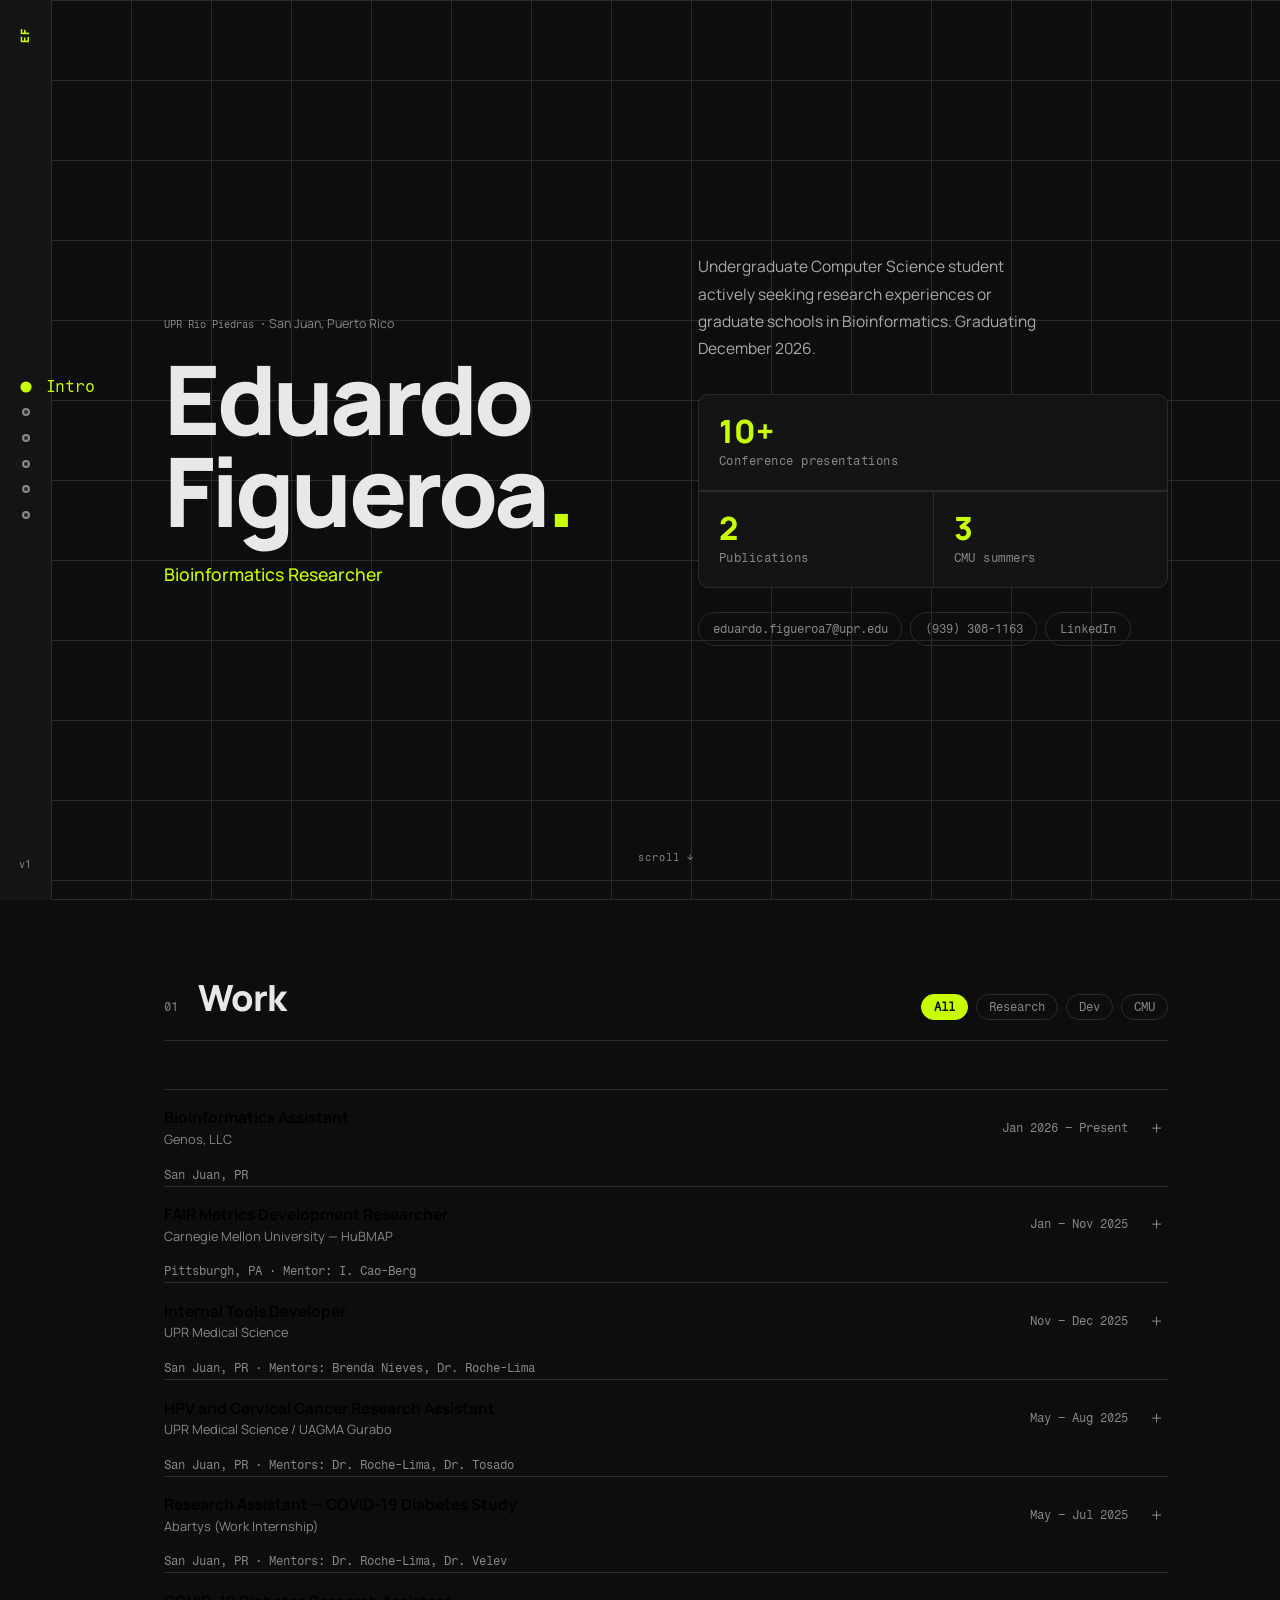
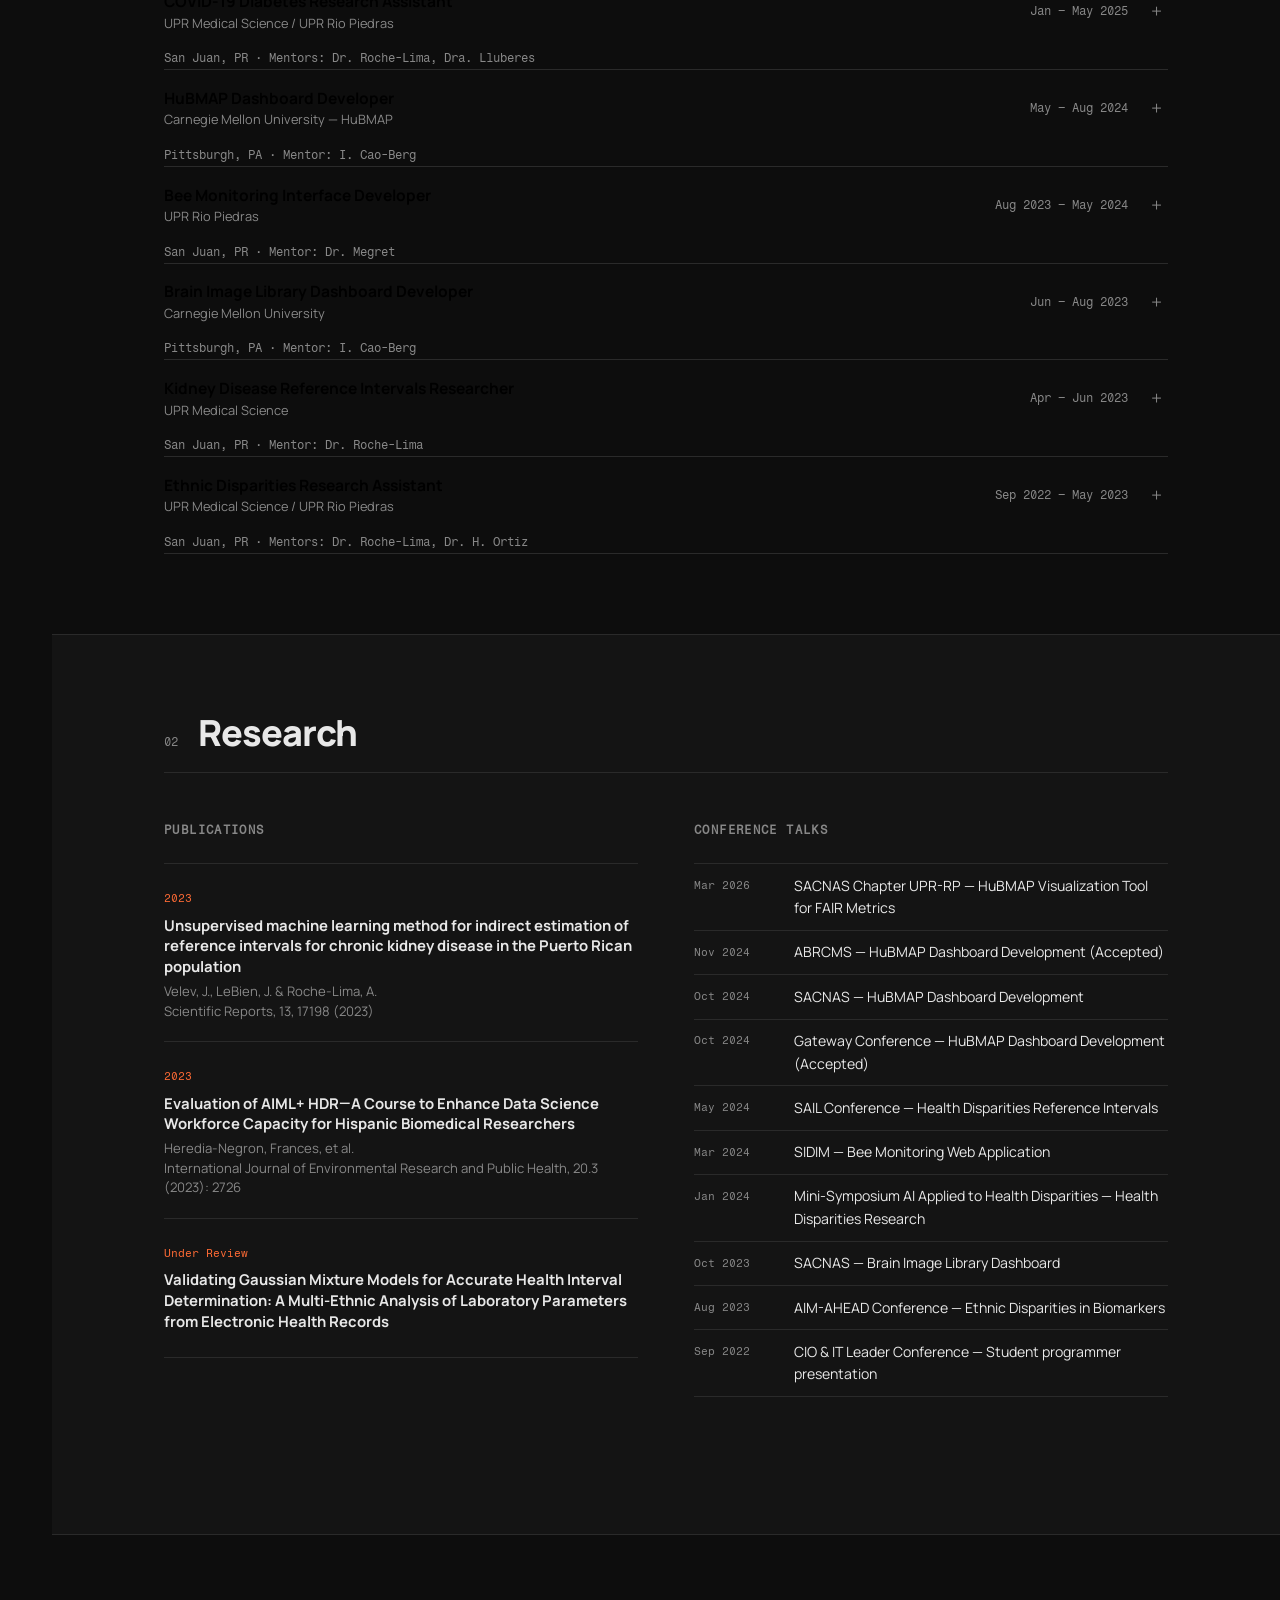
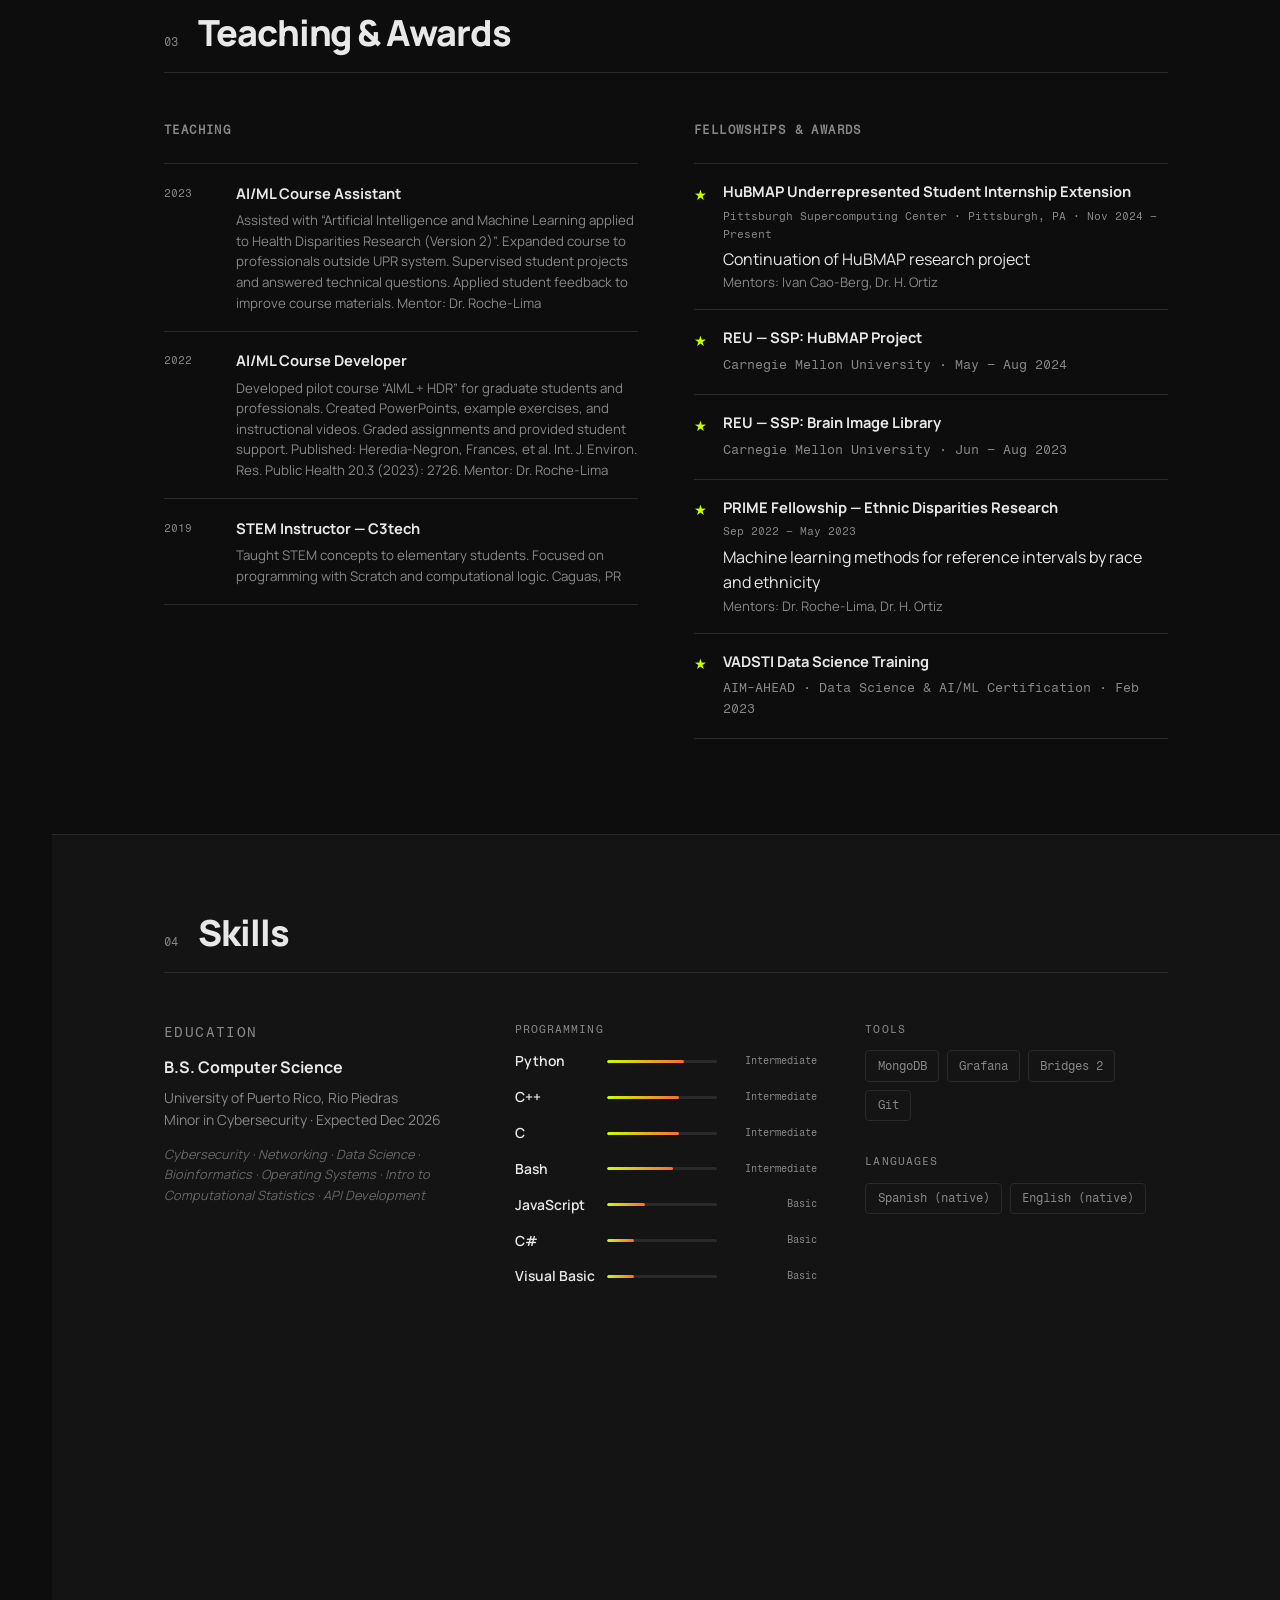
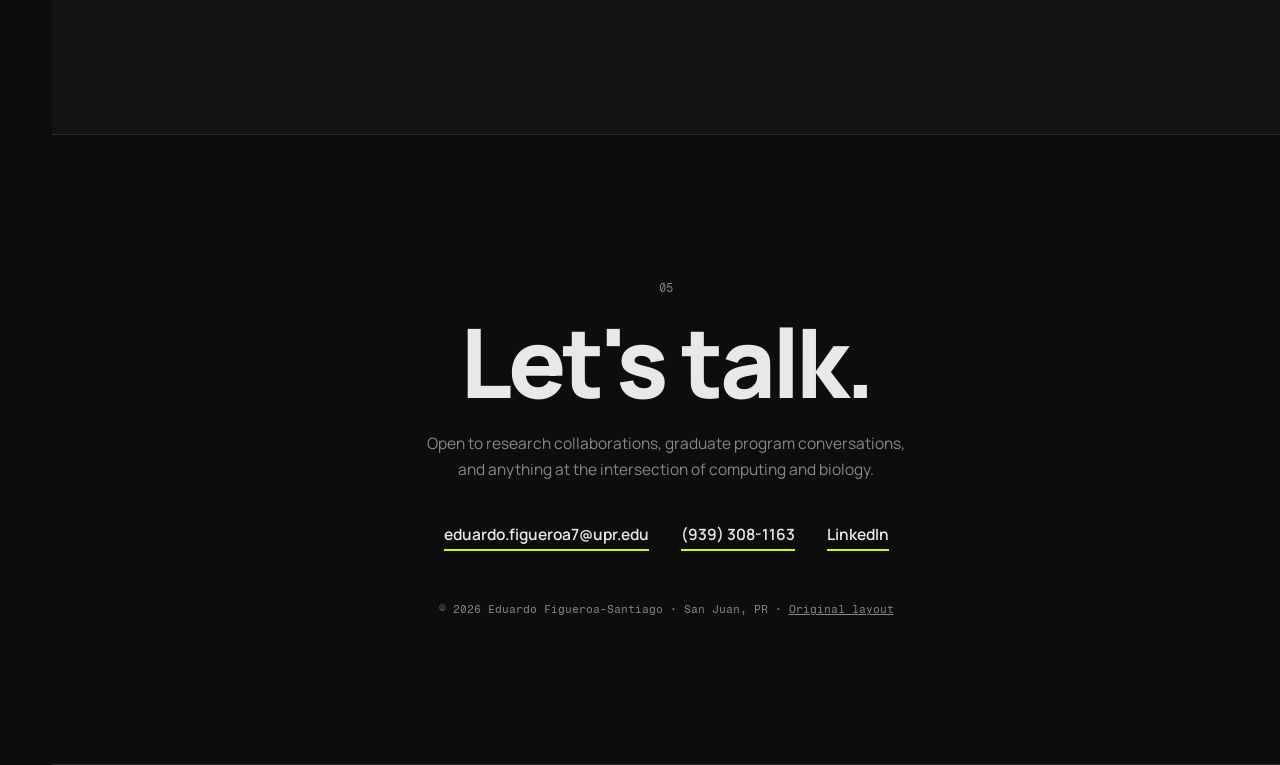
==== commit 0c6e7db5: "Sync v1 and v2 portfolio content with July 2026 CV PDF. Align publications, experience, skills, awar" ====
--- a/v2/index.html
+++ b/v2/index.html
@@ -3,773 +3,569 @@
 <head>
   <meta charset="UTF-8">
   <meta name="viewport" content="width=device-width, initial-scale=1.0">
-  <meta name="description" content="Eduardo Figueroa-Santiago — Computer Science student, Bioinformatics researcher, and Data Science enthusiast at UPR Rio Piedras.">
-  <meta property="og:title" content="Eduardo Figueroa-Santiago">
-  <meta property="og:description" content="CS Student · Bioinformatics Researcher · Data Science Enthusiast">
-  <meta property="og:type" content="website">
-  <meta property="og:url" content="https://eduardojfigueroa.github.io/v2/">
-  <title>Eduardo Figueroa-Santiago · Alt</title>
+  <meta name="description" content="Eduardo Figueroa-Santiago — Computer Science student actively seeking research experiences or graduate schools in Bioinformatics at UPR Rio Piedras.">
+  <meta name="keywords" content="Bioinformatics, Computer Science, Machine Learning, Data Science, Eduardo Figueroa-Santiago, UPR, HuBMAP, FAIR metrics">
+  <title>Eduardo Figueroa-Santiago</title>
   <link rel="preconnect" href="https://fonts.googleapis.com">
   <link rel="preconnect" href="https://fonts.gstatic.com" crossorigin>
-  <link href="https://fonts.googleapis.com/css2?family=Outfit:wght@400;500;600;700;800&family=Plus+Jakarta+Sans:ital,wght@0,400;0,500;0,600;0,700;1,400&display=swap" rel="stylesheet">
+  <link href="https://fonts.googleapis.com/css2?family=Fragment+Mono:ital@0;1&family=Manrope:wght@300;400;500;700;800&display=swap" rel="stylesheet">
   <link rel="stylesheet" href="css/styles.css">
 </head>
 <body>
 
-  <a class="skip-link" href="#main">Skip to content</a>
-
-  <!-- NAVIGATION -->
-  <header class="site-header" id="site-header">
-    <nav class="nav container" aria-label="Main navigation">
-      <a href="#hero" class="nav-logo">
-        <span class="logo-ring" aria-hidden="true">EF</span>
-        <span class="logo-name">Eduardo Figueroa</span>
-      </a>
-      <button class="nav-toggle" aria-label="Open menu" aria-expanded="false" aria-controls="nav-menu">
-        <span></span><span></span><span></span>
-      </button>
-      <ul class="nav-menu" id="nav-menu" role="list">
-        <li><a href="#about" class="nav-link">About</a></li>
-        <li><a href="#experience" class="nav-link">Experience</a></li>
-        <li><a href="#research" class="nav-link">Research</a></li>
-        <li><a href="#teaching" class="nav-link">Teaching</a></li>
-        <li><a href="#skills" class="nav-link">Skills</a></li>
-        <li><a href="#contact" class="nav-link nav-link--cta">Contact</a></li>
-      </ul>
+  <a class="skip" href="#content">Skip to content</a>
+
+  <!-- Fixed side rail -->
+  <aside class="rail" aria-label="Side navigation">
+    <span class="rail-name" aria-hidden="true">EF</span>
+    <nav class="rail-nav" aria-label="Sections">
+      <a href="#intro"      class="rail-dot" data-label="Intro"      aria-label="Intro"></a>
+      <a href="#work"       class="rail-dot" data-label="Work"       aria-label="Work"></a>
+      <a href="#research"   class="rail-dot" data-label="Research"   aria-label="Research"></a>
+      <a href="#teaching"   class="rail-dot" data-label="Teaching"   aria-label="Teaching"></a>
+      <a href="#skills"     class="rail-dot" data-label="Skills"     aria-label="Skills"></a>
+      <a href="#contact"    class="rail-dot" data-label="Contact"    aria-label="Contact"></a>
     </nav>
-  </header>
-
-  <main id="main">
-
-    <!-- HERO -->
-    <section id="hero" class="hero">
-      <canvas id="hero-canvas" aria-hidden="true"></canvas>
-      <div class="hero-content container">
-        <div class="hero-avatar" aria-hidden="true">EF</div>
-        <h1 class="hero-name">Eduardo Figueroa<wbr>-Santiago</h1>
-        <p class="hero-tagline">
-          <span id="hero-rotate" aria-live="polite">Bioinformatics Researcher</span>
-          <span class="hero-tagline-dot">&nbsp;&middot;&nbsp;</span>
-          CS Student at UPR Rio Piedras
-        </p>
-        <p class="hero-meta">
-          <span>
-            <svg width="14" height="14" viewBox="0 0 24 24" fill="none" stroke="currentColor" stroke-width="2" aria-hidden="true"><path d="M21 10c0 7-9 13-9 13s-9-6-9-13a9 9 0 0 1 18 0z"/><circle cx="12" cy="10" r="3"/></svg>
-            San Juan, Puerto Rico
-          </span>
-          <span>
-            <svg width="14" height="14" viewBox="0 0 24 24" fill="none" stroke="currentColor" stroke-width="2" aria-hidden="true"><rect x="3" y="4" width="18" height="18" rx="2"/><line x1="16" y1="2" x2="16" y2="6"/><line x1="8" y1="2" x2="8" y2="6"/><line x1="3" y1="10" x2="21" y2="10"/></svg>
-            Expected Dec 2026
-          </span>
-        </p>
-        <div class="hero-ctas">
-          <a href="#experience" class="btn btn--primary">View Experience</a>
-          <a href="#contact" class="btn btn--ghost">Get in Touch</a>
+    <a class="rail-v1" href="../" aria-label="Switch to original layout">v1</a>
+  </aside>
+
+  <!-- Mobile top bar -->
+  <div class="topbar">
+    <span class="topbar-name">Eduardo Figueroa</span>
+    <button class="topbar-menu" id="mob-btn" type="button" aria-expanded="false" aria-controls="mob-nav" aria-label="Open menu">
+      <span></span><span></span>
+    </button>
+  </div>
+  <nav class="mob-nav" id="mob-nav" hidden>
+    <a href="#intro">Intro</a>
+    <a href="#work">Work</a>
+    <a href="#research">Research</a>
+    <a href="#teaching">Teaching</a>
+    <a href="#skills">Skills</a>
+    <a href="#contact">Contact</a>
+  </nav>
+
+  <main id="content">
+
+    <!-- ========== INTRO ========== -->
+    <section id="intro" class="panel panel-intro">
+      <div class="intro-grid">
+        <div class="intro-headline">
+          <p class="intro-kicker">
+            <span class="mono">UPR Rio Piedras ·</span> San Juan, Puerto Rico
+          </p>
+          <h1>Eduardo<br>Figueroa<span class="accent-dot">.</span></h1>
+          <div class="intro-roles" aria-label="Roles">
+            <span class="role role--active" aria-hidden="false">Bioinformatics Researcher</span>
+            <span class="role" aria-hidden="true">Data Science Enthusiast</span>
+            <span class="role" aria-hidden="true">ML Pipeline Builder</span>
+            <span class="role" aria-hidden="true">Dashboard Developer</span>
+            <span class="role" aria-hidden="true">CS Student, Minor Cybersecurity</span>
+          </div>
+        </div>
+
+        <div class="intro-aside">
+          <p class="intro-bio">
+            Undergraduate Computer Science student actively seeking research experiences or graduate schools in Bioinformatics.
+            Graduating December 2026.
+          </p>
+
+          <div class="bento">
+            <div class="bento-cell bento-cell--wide">
+              <span class="bento-num" data-count="10" data-suffix="+">0+</span>
+              <span class="bento-label">Conference presentations</span>
+            </div>
+            <div class="bento-cell">
+              <span class="bento-num" data-count="2">0</span>
+              <span class="bento-label">Publications</span>
+            </div>
+            <div class="bento-cell">
+              <span class="bento-num" data-count="3">0</span>
+              <span class="bento-label">CMU summers</span>
+            </div>
+          </div>
+
+          <div class="intro-links">
+            <a href="mailto:eduardo.figueroa7@upr.edu" class="chip">eduardo.figueroa7@upr.edu</a>
+            <a href="tel:+19393081163" class="chip">(939) 308-1163</a>
+            <a href="https://www.linkedin.com/in/eduardo-figueroa-7638191ba/" class="chip" target="_blank" rel="noopener noreferrer">LinkedIn</a>
+          </div>
         </div>
       </div>
-      <a href="#about" class="hero-scroll" aria-label="Scroll to about">
-        <svg width="20" height="20" viewBox="0 0 24 24" fill="none" stroke="currentColor" stroke-width="2" aria-hidden="true"><polyline points="6 9 12 15 18 9"/></svg>
-      </a>
+      <div class="intro-scroll-hint" aria-hidden="true">scroll ↓</div>
     </section>
 
-    <!-- ABOUT -->
-    <section id="about" class="section section--alt">
-      <div class="container">
-        <div class="about-grid">
-          <div class="about-text reveal">
-            <span class="section-label">About me</span>
-            <h2 class="section-title">Turning data into<br><em>answers that matter</em></h2>
-            <p class="about-body">
-              I'm an undergraduate CS student at UPR Rio Piedras with a minor in Cybersecurity,
-              actively seeking research opportunities and graduate programs in Bioinformatics.
-              My work spans dashboard design, ML pipelines, and biomedical data analysis —
-              collaborating with researchers across Puerto Rico and Carnegie Mellon University.
-            </p>
-            <p class="about-body">
-              Whether I'm visualizing FAIR metrics in Grafana, training models on patient cohorts,
-              or building live monitoring interfaces, I care about making complex data legible and useful.
-            </p>
-          </div>
-          <div class="about-stats reveal">
-            <div class="stat">
-              <span class="stat-num" data-count="10" data-suffix="+">0</span>
-              <span class="stat-label">Conference Talks</span>
-            </div>
-            <div class="stat">
-              <span class="stat-num" data-count="3">0</span>
-              <span class="stat-label">Publications</span>
-            </div>
-            <div class="stat">
-              <span class="stat-num" data-count="3" data-suffix="×">0</span>
-              <span class="stat-label">CMU Summers</span>
-            </div>
-            <div class="stat">
-              <span class="stat-num" data-count="2026">0</span>
-              <span class="stat-label">Graduating</span>
-            </div>
-          </div>
+    <!-- ========== WORK ========== -->
+    <section id="work" class="panel panel-work">
+      <div class="panel-inner">
+        <header class="panel-header">
+          <span class="panel-num mono">01</span>
+          <h2>Work</h2>
+          <div class="filter-row" role="group" aria-label="Filter work">
+            <button class="ftag ftag--on" data-f="all">All</button>
+            <button class="ftag" data-f="research">Research</button>
+            <button class="ftag" data-f="dev">Dev</button>
+            <button class="ftag" data-f="cmu">CMU</button>
+          </div>
+        </header>
+
+        <div class="accordion" id="accordion">
+
+          <div class="acc-item reveal" data-cats="research dev">
+            <button class="acc-head" type="button" aria-expanded="false">
+              <div class="acc-title-group">
+                <span class="acc-role">Bioinformatics Assistant</span>
+                <span class="acc-org">Genos, LLC</span>
+              </div>
+              <span class="acc-when mono">Jan 2026 – Present</span>
+              <span class="acc-arrow" aria-hidden="true">+</span>
+            </button>
+            <div class="acc-body">
+              <span class="acc-loc mono">San Juan, PR</span>
+            </div>
+          </div>
+
+          <div class="acc-item reveal" data-cats="research cmu">
+            <button class="acc-head" type="button" aria-expanded="false">
+              <div class="acc-title-group">
+                <span class="acc-role">FAIR Metrics Development Researcher</span>
+                <span class="acc-org">Carnegie Mellon University — HuBMAP</span>
+              </div>
+              <span class="acc-when mono">Jan – Nov 2025</span>
+              <span class="acc-arrow" aria-hidden="true">+</span>
+            </button>
+            <div class="acc-body">
+              <span class="acc-loc mono">Pittsburgh, PA · Mentor: I. Cao-Berg</span>
+              <ul>
+                <li>Developed, assessed and visualized FAIR metrics for datasets in HuBMAP</li>
+                <li>Created custom metrics for each HuBMAP dataset</li>
+                <li>Managed data evolution and new schemas</li>
+                <li>Designed interface to select views of FAIRness data</li>
+              </ul>
+              <div class="acc-tags">
+                <span>Python</span><span>Grafana</span><span>FAIR</span><span>HuBMAP</span>
+              </div>
+            </div>
+          </div>
+
+          <div class="acc-item reveal" data-cats="dev">
+            <button class="acc-head" type="button" aria-expanded="false">
+              <div class="acc-title-group">
+                <span class="acc-role">Internal Tools Developer</span>
+                <span class="acc-org">UPR Medical Science</span>
+              </div>
+              <span class="acc-when mono">Nov – Dec 2025</span>
+              <span class="acc-arrow" aria-hidden="true">+</span>
+            </button>
+            <div class="acc-body">
+              <span class="acc-loc mono">San Juan, PR · Mentors: Brenda Nieves, Dr. Roche-Lima</span>
+              <ul>
+                <li>Evaluated and modified internal tools for data processing</li>
+                <li>Designed user-friendly interfaces for data management</li>
+              </ul>
+              <div class="acc-tags"><span>Python</span><span>UI</span></div>
+            </div>
+          </div>
+
+          <div class="acc-item reveal" data-cats="research">
+            <button class="acc-head" type="button" aria-expanded="false">
+              <div class="acc-title-group">
+                <span class="acc-role">HPV and Cervical Cancer Research Assistant</span>
+                <span class="acc-org">UPR Medical Science / UAGMA Gurabo</span>
+              </div>
+              <span class="acc-when mono">May – Aug 2025</span>
+              <span class="acc-arrow" aria-hidden="true">+</span>
+            </button>
+            <div class="acc-body">
+              <span class="acc-loc mono">San Juan, PR · Mentors: Dr. Roche-Lima, Dr. Tosado</span>
+              <ul>
+                <li>Studied HPV relation to cervical cancer using machine learning approaches</li>
+                <li>Organized data and created patient cohorts</li>
+                <li>Conducted feature importance analysis</li>
+              </ul>
+              <div class="acc-tags"><span>ML</span><span>Python</span><span>Bioinformatics</span></div>
+            </div>
+          </div>
+
+          <div class="acc-item reveal" data-cats="research">
+            <button class="acc-head" type="button" aria-expanded="false">
+              <div class="acc-title-group">
+                <span class="acc-role">Research Assistant — COVID-19 Diabetes Study</span>
+                <span class="acc-org">Abartys (Work Internship)</span>
+              </div>
+              <span class="acc-when mono">May – Jul 2025</span>
+              <span class="acc-arrow" aria-hidden="true">+</span>
+            </button>
+            <div class="acc-body">
+              <span class="acc-loc mono">San Juan, PR · Mentors: Dr. Roche-Lima, Dr. Velev</span>
+              <ul>
+                <li>Organized data and created patient cohorts for COVID-19 diabetes research</li>
+                <li>Implemented ML models; conducted feature importance analysis</li>
+              </ul>
+              <div class="acc-tags"><span>ML</span><span>Python</span></div>
+            </div>
+          </div>
+
+          <div class="acc-item reveal" data-cats="research">
+            <button class="acc-head" type="button" aria-expanded="false">
+              <div class="acc-title-group">
+                <span class="acc-role">COVID-19 Diabetes Research Assistant</span>
+                <span class="acc-org">UPR Medical Science / UPR Rio Piedras</span>
+              </div>
+              <span class="acc-when mono">Jan – May 2025</span>
+              <span class="acc-arrow" aria-hidden="true">+</span>
+            </button>
+            <div class="acc-body">
+              <span class="acc-loc mono">San Juan, PR · Mentors: Dr. Roche-Lima, Dra. Lluberes</span>
+              <ul>
+                <li>Evaluated COVID patients with diabetes using ML models</li>
+                <li>Organized data and created cohorts</li>
+                <li>Analyzed feature importance</li>
+              </ul>
+              <div class="acc-tags"><span>ML</span><span>Python</span></div>
+            </div>
+          </div>
+
+          <div class="acc-item reveal" data-cats="dev cmu">
+            <button class="acc-head" type="button" aria-expanded="false">
+              <div class="acc-title-group">
+                <span class="acc-role">HuBMAP Dashboard Developer</span>
+                <span class="acc-org">Carnegie Mellon University — HuBMAP</span>
+              </div>
+              <span class="acc-when mono">May – Aug 2024</span>
+              <span class="acc-arrow" aria-hidden="true">+</span>
+            </button>
+            <div class="acc-body">
+              <span class="acc-loc mono">Pittsburgh, PA · Mentor: I. Cao-Berg</span>
+              <ul>
+                <li>Designed metrics for HuBMAP dashboard</li>
+                <li>Created different views for stakeholders (data curators, public view, PI)</li>
+                <li>Implemented automatic FAIRness general metrics using Python and Grafana</li>
+                <li>Used Bridges 2 for processing computational analysis</li>
+              </ul>
+              <div class="acc-tags"><span>Python</span><span>Grafana</span><span>HuBMAP</span><span>Bridges 2</span></div>
+            </div>
+          </div>
+
+          <div class="acc-item reveal" data-cats="dev">
+            <button class="acc-head" type="button" aria-expanded="false">
+              <div class="acc-title-group">
+                <span class="acc-role">Bee Monitoring Interface Developer</span>
+                <span class="acc-org">UPR Rio Piedras</span>
+              </div>
+              <span class="acc-when mono">Aug 2023 – May 2024</span>
+              <span class="acc-arrow" aria-hidden="true">+</span>
+            </button>
+            <div class="acc-body">
+              <span class="acc-loc mono">San Juan, PR · Mentor: Dr. Megret</span>
+              <ul>
+                <li>Added new features to platform for live bee monitoring</li>
+                <li>Worked with Python, JavaScript, and MongoDB</li>
+                <li>Learned API development techniques</li>
+              </ul>
+              <div class="acc-tags"><span>Python</span><span>JavaScript</span><span>MongoDB</span><span>API</span></div>
+            </div>
+          </div>
+
+          <div class="acc-item reveal" data-cats="dev cmu">
+            <button class="acc-head" type="button" aria-expanded="false">
+              <div class="acc-title-group">
+                <span class="acc-role">Brain Image Library Dashboard Developer</span>
+                <span class="acc-org">Carnegie Mellon University</span>
+              </div>
+              <span class="acc-when mono">Jun – Aug 2023</span>
+              <span class="acc-arrow" aria-hidden="true">+</span>
+            </button>
+            <div class="acc-body">
+              <span class="acc-loc mono">Pittsburgh, PA · Mentor: I. Cao-Berg</span>
+              <ul>
+                <li>Designed dashboard requirements and metrics for the Brain Image Library</li>
+                <li>Evaluated and separated metadata using Bridges 2</li>
+              </ul>
+              <div class="acc-tags"><span>Dashboards</span><span>Bridges 2</span></div>
+            </div>
+          </div>
+
+          <div class="acc-item reveal" data-cats="research">
+            <button class="acc-head" type="button" aria-expanded="false">
+              <div class="acc-title-group">
+                <span class="acc-role">Kidney Disease Reference Intervals Researcher</span>
+                <span class="acc-org">UPR Medical Science</span>
+              </div>
+              <span class="acc-when mono">Apr – Jun 2023</span>
+              <span class="acc-arrow" aria-hidden="true">+</span>
+            </button>
+            <div class="acc-body">
+              <span class="acc-loc mono">San Juan, PR · Mentor: Dr. Roche-Lima</span>
+              <ul>
+                <li>Developed unsupervised ML method for chronic kidney disease reference intervals</li>
+                <li>Published: <em>Velev, J., LeBien, J. &amp; Roche-Lima, A. Sci Rep 13, 17198 (2023)</em></li>
+              </ul>
+              <div class="acc-tags"><span>ML</span><span>Python</span></div>
+            </div>
+          </div>
+
+          <div class="acc-item reveal" data-cats="research">
+            <button class="acc-head" type="button" aria-expanded="false">
+              <div class="acc-title-group">
+                <span class="acc-role">Ethnic Disparities Research Assistant</span>
+                <span class="acc-org">UPR Medical Science / UPR Rio Piedras</span>
+              </div>
+              <span class="acc-when mono">Sep 2022 – May 2023</span>
+              <span class="acc-arrow" aria-hidden="true">+</span>
+            </button>
+            <div class="acc-body">
+              <span class="acc-loc mono">San Juan, PR · Mentors: Dr. Roche-Lima, Dr. H. Ortiz</span>
+              <ul>
+                <li>Researched ethnic disparities in urinary and serum biomarkers</li>
+                <li>Applied ML methods for lab test reference intervals by race and ethnicity</li>
+                <li>Worked with Python and All of Us dataset</li>
+              </ul>
+              <div class="acc-tags"><span>ML</span><span>Python</span></div>
+            </div>
+          </div>
+
         </div>
       </div>
     </section>
 
-    <!-- EXPERIENCE -->
-    <section id="experience" class="section">
-      <div class="container">
-        <div class="section-header reveal">
-          <span class="section-label">Work history</span>
-          <h2 class="section-title">Experience</h2>
-        </div>
-
-        <div class="filter-bar reveal" role="tablist" aria-label="Filter experience">
-          <button class="filter-btn active" type="button" data-filter="all" role="tab" aria-selected="true">All</button>
-          <button class="filter-btn" type="button" data-filter="research" role="tab" aria-selected="false">Research</button>
-          <button class="filter-btn" type="button" data-filter="dev" role="tab" aria-selected="false">Development</button>
-          <button class="filter-btn" type="button" data-filter="cmu" role="tab" aria-selected="false">CMU</button>
-        </div>
-
-        <div class="timeline">
-
-          <article class="timeline-item reveal" data-tags="research">
-            <div class="timeline-dot"></div>
-            <div class="timeline-card">
-              <div class="timeline-top">
-                <div>
-                  <h3 class="timeline-role">Bioinformatics Assistant</h3>
-                  <p class="timeline-org">Genos, LLC</p>
-                </div>
-                <div class="timeline-meta">
-                  <span class="timeline-date">Jan 2026 – Present</span>
-                  <span class="timeline-loc">San Juan, PR</span>
-                </div>
-              </div>
-              <div class="timeline-tags">
-                <span class="tag tag--bio">Bioinformatics</span>
-                <span class="tag tag--research">Research</span>
-              </div>
-            </div>
-          </article>
-
-          <article class="timeline-item reveal" data-tags="research cmu">
-            <div class="timeline-dot"></div>
-            <div class="timeline-card">
-              <div class="timeline-top">
-                <div>
-                  <h3 class="timeline-role">FAIR Metrics Development Researcher</h3>
-                  <p class="timeline-org">Carnegie Mellon University &mdash; HuBMAP</p>
-                </div>
-                <div class="timeline-meta">
-                  <span class="timeline-date">Jan 2025 – Nov 2025</span>
-                  <span class="timeline-loc">Pittsburgh, PA</span>
-                </div>
-              </div>
-              <ul class="timeline-bullets">
-                <li>Developed, assessed, and visualized FAIR metrics for datasets in HuBMAP</li>
-                <li>Created custom metrics for each HuBMAP dataset and managed data evolution and new schemas</li>
-                <li>Designed interface to select views of FAIRness data</li>
-              </ul>
-              <p class="timeline-mentor">Mentor: I. Cao-Berg</p>
-              <div class="timeline-tags">
-                <span class="tag tag--hubmap">HuBMAP</span>
-                <span class="tag tag--python">Python</span>
-                <span class="tag tag--grafana">Grafana</span>
-                <span class="tag tag--fair">FAIR</span>
-              </div>
-            </div>
-          </article>
-
-          <article class="timeline-item reveal" data-tags="dev">
-            <div class="timeline-dot"></div>
-            <div class="timeline-card">
-              <div class="timeline-top">
-                <div>
-                  <h3 class="timeline-role">Internal Tools Developer</h3>
-                  <p class="timeline-org">UPR Medical Science</p>
-                </div>
-                <div class="timeline-meta">
-                  <span class="timeline-date">Nov 2025 – Dec 2025</span>
-                  <span class="timeline-loc">San Juan, PR</span>
-                </div>
-              </div>
-              <ul class="timeline-bullets">
-                <li>Evaluated and modified internal tools for data processing</li>
-                <li>Designed user-friendly interfaces for data management</li>
-              </ul>
-              <p class="timeline-mentor">Mentors: Brenda Nieves, Dr. Roche-Lima</p>
-              <div class="timeline-tags">
-                <span class="tag tag--python">Python</span>
-                <span class="tag tag--ui">UI/UX</span>
-              </div>
-            </div>
-          </article>
-
-          <article class="timeline-item reveal" data-tags="research">
-            <div class="timeline-dot"></div>
-            <div class="timeline-card">
-              <div class="timeline-top">
-                <div>
-                  <h3 class="timeline-role">HPV &amp; Cervical Cancer Research Assistant</h3>
-                  <p class="timeline-org">UPR Medical Science / UAGMA Gurabo</p>
-                </div>
-                <div class="timeline-meta">
-                  <span class="timeline-date">May 2025 – Aug 2025</span>
-                  <span class="timeline-loc">San Juan, PR</span>
-                </div>
-              </div>
-              <ul class="timeline-bullets">
-                <li>Studied HPV relation to cervical cancer using machine learning approaches</li>
-                <li>Organized data and created patient cohorts; conducted feature importance analysis</li>
-              </ul>
-              <p class="timeline-mentor">Mentors: Dr. Roche-Lima, Dr. Tosado</p>
-              <div class="timeline-tags">
-                <span class="tag tag--ml">ML</span>
-                <span class="tag tag--python">Python</span>
-                <span class="tag tag--bio">Bioinformatics</span>
-              </div>
-            </div>
-          </article>
-
-          <article class="timeline-item reveal" data-tags="research">
-            <div class="timeline-dot"></div>
-            <div class="timeline-card">
-              <div class="timeline-top">
-                <div>
-                  <h3 class="timeline-role">Research Assistant — COVID-19 Diabetes Study</h3>
-                  <p class="timeline-org">Abartys <span class="badge-intern">Internship</span></p>
-                </div>
-                <div class="timeline-meta">
-                  <span class="timeline-date">May 2025 – Jul 2025</span>
-                  <span class="timeline-loc">San Juan, PR</span>
-                </div>
-              </div>
-              <ul class="timeline-bullets">
-                <li>Organized data and created patient cohorts for COVID-19 diabetes research</li>
-                <li>Implemented machine learning models for data analysis</li>
-                <li>Conducted feature importance analysis using local datasets</li>
-              </ul>
-              <p class="timeline-mentor">Mentors: Dr. Roche-Lima, Dr. Velev</p>
-              <div class="timeline-tags">
-                <span class="tag tag--ml">ML</span>
-                <span class="tag tag--python">Python</span>
-                <span class="tag tag--research">Research</span>
-              </div>
-            </div>
-          </article>
-
-          <article class="timeline-item reveal" data-tags="research">
-            <div class="timeline-dot"></div>
-            <div class="timeline-card">
-              <div class="timeline-top">
-                <div>
-                  <h3 class="timeline-role">COVID-19 Diabetes Research Assistant</h3>
-                  <p class="timeline-org">UPR Medical Science / UPR Rio Piedras</p>
-                </div>
-                <div class="timeline-meta">
-                  <span class="timeline-date">Jan 2025 – May 2025</span>
-                  <span class="timeline-loc">San Juan, PR</span>
-                </div>
-              </div>
-              <ul class="timeline-bullets">
-                <li>Evaluated COVID patients with diabetes using ML models</li>
-                <li>Organized data and created cohorts; analyzed feature importance</li>
-              </ul>
-              <p class="timeline-mentor">Mentors: Dr. Roche-Lima, Dra. Lluberes</p>
-              <div class="timeline-tags">
-                <span class="tag tag--ml">ML</span>
-                <span class="tag tag--python">Python</span>
-                <span class="tag tag--research">Research</span>
-              </div>
-            </div>
-          </article>
-
-          <article class="timeline-item reveal" data-tags="dev cmu">
-            <div class="timeline-dot"></div>
-            <div class="timeline-card">
-              <div class="timeline-top">
-                <div>
-                  <h3 class="timeline-role">HuBMAP Dashboard Developer</h3>
-                  <p class="timeline-org">Carnegie Mellon University &mdash; HuBMAP</p>
-                </div>
-                <div class="timeline-meta">
-                  <span class="timeline-date">May 2024 – Aug 2024</span>
-                  <span class="timeline-loc">Pittsburgh, PA</span>
-                </div>
-              </div>
-              <ul class="timeline-bullets">
-                <li>Designed metrics for HuBMAP dashboard with views for data curators, public, and PIs</li>
-                <li>Implemented automatic FAIRness general metrics using Python and Grafana</li>
-                <li>Used Bridges&nbsp;2 for processing computational analysis</li>
-              </ul>
-              <p class="timeline-mentor">Mentor: I. Cao-Berg</p>
-              <div class="timeline-tags">
-                <span class="tag tag--hubmap">HuBMAP</span>
-                <span class="tag tag--python">Python</span>
-                <span class="tag tag--grafana">Grafana</span>
-                <span class="tag tag--dash">Dashboards</span>
-              </div>
-            </div>
-          </article>
-
-          <article class="timeline-item reveal" data-tags="dev">
-            <div class="timeline-dot"></div>
-            <div class="timeline-card">
-              <div class="timeline-top">
-                <div>
-                  <h3 class="timeline-role">Bee Monitoring Interface Developer</h3>
-                  <p class="timeline-org">UPR Rio Piedras</p>
-                </div>
-                <div class="timeline-meta">
-                  <span class="timeline-date">Aug 2023 – May 2024</span>
-                  <span class="timeline-loc">San Juan, PR</span>
-                </div>
-              </div>
-              <ul class="timeline-bullets">
-                <li>Added new features to platform for live bee monitoring</li>
-                <li>Worked with Python, JavaScript, and MongoDB; developed API integration skills</li>
-              </ul>
-              <p class="timeline-mentor">Mentor: Dr. Megret</p>
-              <div class="timeline-tags">
-                <span class="tag tag--python">Python</span>
-                <span class="tag tag--js">JavaScript</span>
-                <span class="tag tag--mongo">MongoDB</span>
-                <span class="tag tag--api">API</span>
-              </div>
-            </div>
-          </article>
-
-          <article class="timeline-item reveal" data-tags="dev cmu">
-            <div class="timeline-dot"></div>
-            <div class="timeline-card">
-              <div class="timeline-top">
-                <div>
-                  <h3 class="timeline-role">Brain Image Library Dashboard Developer</h3>
-                  <p class="timeline-org">Carnegie Mellon University</p>
-                </div>
-                <div class="timeline-meta">
-                  <span class="timeline-date">Jun 2023 – Aug 2023</span>
-                  <span class="timeline-loc">Pittsburgh, PA</span>
-                </div>
-              </div>
-              <ul class="timeline-bullets">
-                <li>Designed dashboard requirements and metrics; evaluated and separated metadata using Bridges&nbsp;2</li>
-                <li>Implemented metrics in the dashboard system</li>
-              </ul>
-              <p class="timeline-mentor">Mentor: I. Cao-Berg</p>
-              <div class="timeline-tags">
-                <span class="tag tag--hubmap">HuBMAP</span>
-                <span class="tag tag--dash">Dashboards</span>
-                <span class="tag tag--research">Research</span>
-              </div>
-            </div>
-          </article>
-
-          <article class="timeline-item reveal" data-tags="research">
-            <div class="timeline-dot"></div>
-            <div class="timeline-card">
-              <div class="timeline-top">
-                <div>
-                  <h3 class="timeline-role">Kidney Disease Reference Intervals Researcher</h3>
-                  <p class="timeline-org">UPR Medical Science</p>
-                </div>
-                <div class="timeline-meta">
-                  <span class="timeline-date">Apr 2023 – Jun 2023</span>
-                  <span class="timeline-loc">San Juan, PR</span>
-                </div>
-              </div>
-              <ul class="timeline-bullets">
-                <li>Developed unsupervised ML method for chronic kidney disease reference intervals</li>
-                <li>Published: Velev, J., LeBien, J. &amp; Roche-Lima, A. <em>Sci Rep</em> 13, 17198 (2023)</li>
-              </ul>
-              <p class="timeline-mentor">Mentor: Dr. Roche-Lima</p>
-              <div class="timeline-tags">
-                <span class="tag tag--ml">ML</span>
-                <span class="tag tag--python">Python</span>
-                <span class="tag tag--bio">Bioinformatics</span>
-              </div>
-            </div>
-          </article>
-
-          <article class="timeline-item reveal" data-tags="research">
-            <div class="timeline-dot"></div>
-            <div class="timeline-card">
-              <div class="timeline-top">
-                <div>
-                  <h3 class="timeline-role">Ethnic Disparities Research Assistant</h3>
-                  <p class="timeline-org">UPR Medical Science / UPR Rio Piedras</p>
-                </div>
-                <div class="timeline-meta">
-                  <span class="timeline-date">Sep 2022 – May 2023</span>
-                  <span class="timeline-loc">San Juan, PR</span>
-                </div>
-              </div>
-              <ul class="timeline-bullets">
-                <li>Researched ethnic disparities in urinary and serum biomarkers</li>
-                <li>Applied ML methods for lab test reference intervals by race and ethnicity using the <em>All of Us</em> dataset</li>
-              </ul>
-              <p class="timeline-mentor">Mentors: Dr. Roche-Lima, Dr. H. Ortiz</p>
-              <div class="timeline-tags">
-                <span class="tag tag--ml">ML</span>
-                <span class="tag tag--python">Python</span>
-                <span class="tag tag--research">Research</span>
-              </div>
-            </div>
-          </article>
-
+    <!-- ========== RESEARCH ========== -->
+    <section id="research" class="panel panel-research">
+      <div class="panel-inner">
+        <header class="panel-header">
+          <span class="panel-num mono">02</span>
+          <h2>Research</h2>
+        </header>
+
+        <div class="research-layout">
+          <div class="pubs-block">
+            <h3 class="block-title">Publications</h3>
+
+            <article class="pub reveal">
+              <span class="pub-year mono">2023</span>
+              <h4>Unsupervised machine learning method for indirect estimation of reference intervals for chronic kidney disease in the Puerto Rican population</h4>
+              <p class="pub-authors">Velev, J., LeBien, J. &amp; Roche-Lima, A.</p>
+              <p class="pub-venue">Scientific Reports, 13, 17198 (2023)</p>
+            </article>
+
+            <article class="pub reveal">
+              <span class="pub-year mono">2023</span>
+              <h4>Evaluation of AIML+ HDR—A Course to Enhance Data Science Workforce Capacity for Hispanic Biomedical Researchers</h4>
+              <p class="pub-authors">Heredia-Negron, Frances, et al.</p>
+              <p class="pub-venue">International Journal of Environmental Research and Public Health, 20.3 (2023): 2726</p>
+            </article>
+
+            <article class="pub reveal pub--review">
+              <span class="pub-year mono">Under Review</span>
+              <h4>Validating Gaussian Mixture Models for Accurate Health Interval Determination: A Multi-Ethnic Analysis of Laboratory Parameters from Electronic Health Records</h4>
+            </article>
+          </div>
+
+          <div class="talks-block">
+            <h3 class="block-title">Conference Talks</h3>
+            <ol class="talks-list reveal">
+              <li><span class="mono">Mar 2026</span> <span>SACNAS Chapter UPR-RP — HuBMAP Visualization Tool for FAIR Metrics</span></li>
+              <li><span class="mono">Nov 2024</span> <span>ABRCMS — HuBMAP Dashboard Development (Accepted)</span></li>
+              <li><span class="mono">Oct 2024</span> <span>SACNAS — HuBMAP Dashboard Development</span></li>
+              <li><span class="mono">Oct 2024</span> <span>Gateway Conference — HuBMAP Dashboard Development (Accepted)</span></li>
+              <li><span class="mono">May 2024</span> <span>SAIL Conference — Health Disparities Reference Intervals</span></li>
+              <li><span class="mono">Mar 2024</span> <span>SIDIM — Bee Monitoring Web Application</span></li>
+              <li><span class="mono">Jan 2024</span> <span>Mini-Symposium AI Applied to Health Disparities — Health Disparities Research</span></li>
+              <li><span class="mono">Oct 2023</span> <span>SACNAS — Brain Image Library Dashboard</span></li>
+              <li><span class="mono">Aug 2023</span> <span>AIM-AHEAD Conference — Ethnic Disparities in Biomarkers</span></li>
+              <li><span class="mono">Sep 2022</span> <span>CIO &amp; IT Leader Conference — Student programmer presentation</span></li>
+            </ol>
+          </div>
         </div>
       </div>
     </section>
 
-    <!-- RESEARCH -->
-    <section id="research" class="section section--alt">
-      <div class="container">
-        <div class="section-header reveal">
-          <span class="section-label">Scholarship</span>
-          <h2 class="section-title">Research &amp; Publications</h2>
-        </div>
-
-        <div class="research-grid">
-
-          <div class="research-col reveal">
-            <h3 class="research-col-title">
-              <svg width="18" height="18" viewBox="0 0 24 24" fill="none" stroke="currentColor" stroke-width="2" aria-hidden="true"><path d="M14 2H6a2 2 0 0 0-2 2v16a2 2 0 0 0 2 2h12a2 2 0 0 0 2-2V8z"/><polyline points="14 2 14 8 20 8"/><line x1="16" y1="13" x2="8" y2="13"/><line x1="16" y1="17" x2="8" y2="17"/><polyline points="10 9 9 9 8 9"/></svg>
-              Papers
-            </h3>
-
-            <article class="pub-card">
-              <p class="pub-date">May 2026</p>
-              <h4 class="pub-title">Leveraging Machine Learning to Assess Post-COVID-19 Glycemic Control in Diabetic Patients</h4>
-              <p class="pub-authors">Marie Lluberes-Contreras, <strong>Eduardo Figueroa-Santiago</strong>, Hamid-Reza Kohan-Ghadr, Angel Ortiz-Ortega, Abiel Roche-Lima</p>
-              <p class="pub-venue"><em>International Journal of Environmental Research and Public Health</em>, 23(5), 644</p>
-              <a href="https://doi.org/10.3390/ijerph23050644" class="pub-doi" target="_blank" rel="noopener">DOI: 10.3390/ijerph23050644 &rarr;</a>
-            </article>
-
-            <article class="pub-card">
-              <p class="pub-date">2023</p>
-              <h4 class="pub-title">AIML + HDR: A Pilot Course on Artificial Intelligence and Machine Learning Applied to Health Disparities Research</h4>
-              <p class="pub-authors">Heredia-Negron, Frances, <strong>et al.</strong></p>
-              <p class="pub-venue"><em>Int. J. Environ. Res. Public Health</em> 20.3 (2023): 2726</p>
-            </article>
-
-            <article class="pub-card">
-              <p class="pub-date">2023</p>
-              <h4 class="pub-title">Unsupervised ML Method for Chronic Kidney Disease Reference Intervals</h4>
-              <p class="pub-authors">Velev, J., LeBien, J. &amp; Roche-Lima, A. (contributor: Eduardo Figueroa-Santiago)</p>
-              <p class="pub-venue"><em>Scientific Reports</em> 13, 17198 (2023)</p>
-            </article>
-
-          </div>
-
-          <div class="research-col reveal">
-            <h3 class="research-col-title">
-              <svg width="18" height="18" viewBox="0 0 24 24" fill="none" stroke="currentColor" stroke-width="2" aria-hidden="true"><polygon points="3 11 22 2 13 21 11 13 3 11"/></svg>
-              Conference Presentations
-            </h3>
-
-            <ul class="talks-list">
-              <li class="talk-item">
-                <div class="talk-venue">SACNAS Chapter UPR-RP</div>
-                <div class="talk-title">HuBMAP Visualization Tool for FAIR Metrics</div>
-                <span class="talk-meta">Mar 2026 &middot; San Juan, PR</span>
-              </li>
-              <li class="talk-item">
-                <div class="talk-venue">ABRCMS <span class="badge-accept">Accepted</span></div>
-                <div class="talk-title">HuBMAP Dashboard Development</div>
-                <span class="talk-meta">Nov 2024 &middot; Pittsburgh, PA</span>
-              </li>
-              <li class="talk-item">
-                <div class="talk-venue">SACNAS</div>
-                <div class="talk-title">HuBMAP Dashboard Development</div>
-                <span class="talk-meta">Oct 2024 &middot; Arizona</span>
-              </li>
-              <li class="talk-item">
-                <div class="talk-venue">Gateway Conference <span class="badge-accept">Accepted</span></div>
-                <div class="talk-title">HuBMAP Dashboard Development</div>
-                <span class="talk-meta">Oct 2024 &middot; Montana</span>
-              </li>
-              <li class="talk-item">
-                <div class="talk-venue">SAIL Conference</div>
-                <div class="talk-title">Health Disparities Reference Intervals</div>
-                <span class="talk-meta">May 2024 &middot; Rio Grande, PR</span>
-              </li>
-              <li class="talk-item">
-                <div class="talk-venue">SIDIM</div>
-                <div class="talk-title">Bee Monitoring Web Application</div>
-                <span class="talk-meta">Mar 2024 &middot; Humacao, PR</span>
-              </li>
-              <li class="talk-item">
-                <div class="talk-venue">Mini-Symposium — AI Applied to Health Disparities</div>
-                <div class="talk-title">Health Disparities Research</div>
-                <span class="talk-meta">Jan 2024 &middot; San Juan, PR</span>
-              </li>
-              <li class="talk-item">
-                <div class="talk-venue">SACNAS</div>
-                <div class="talk-title">Brain Image Library Dashboard</div>
-                <span class="talk-meta">Oct 2023 &middot; Oregon</span>
-              </li>
-              <li class="talk-item">
-                <div class="talk-venue">AIM-AHEAD Conference</div>
-                <div class="talk-title">Ethnic Disparities in Biomarkers</div>
-                <span class="talk-meta">Aug 2023 &middot; Bethesda, MD</span>
-              </li>
-              <li class="talk-item">
-                <div class="talk-venue">CIO &amp; IT Leader Conference</div>
-                <div class="talk-title">Student Programmer Presentation</div>
-                <span class="talk-meta">Sep 2022 &middot; San Juan, PR</span>
-              </li>
-            </ul>
-
+    <!-- ========== TEACHING ========== -->
+    <section id="teaching" class="panel panel-teaching">
+      <div class="panel-inner">
+        <header class="panel-header">
+          <span class="panel-num mono">03</span>
+          <h2>Teaching &amp; Awards</h2>
+        </header>
+
+        <div class="ta-layout">
+          <div class="reveal">
+            <h3 class="block-title">Teaching</h3>
+            <div class="ta-list">
+              <div class="ta-row">
+                <span class="mono ta-date">2023</span>
+                <div>
+                  <strong>AI/ML Course Assistant</strong>
+                  <p>Assisted with &ldquo;Artificial Intelligence and Machine Learning applied to Health Disparities Research (Version 2)&rdquo;. Expanded course to professionals outside UPR system. Supervised student projects and answered technical questions. Applied student feedback to improve course materials. Mentor: Dr. Roche-Lima</p>
+                </div>
+              </div>
+              <div class="ta-row">
+                <span class="mono ta-date">2022</span>
+                <div>
+                  <strong>AI/ML Course Developer</strong>
+                  <p>Developed pilot course &ldquo;AIML + HDR&rdquo; for graduate students and professionals. Created PowerPoints, example exercises, and instructional videos. Graded assignments and provided student support. Published: Heredia-Negron, Frances, et al. Int. J. Environ. Res. Public Health 20.3 (2023): 2726. Mentor: Dr. Roche-Lima</p>
+                </div>
+              </div>
+              <div class="ta-row">
+                <span class="mono ta-date">2019</span>
+                <div>
+                  <strong>STEM Instructor — C3tech</strong>
+                  <p>Taught STEM concepts to elementary students. Focused on programming with Scratch and computational logic. Caguas, PR</p>
+                </div>
+              </div>
+            </div>
+          </div>
+
+          <div class="reveal">
+            <h3 class="block-title">Fellowships &amp; Awards</h3>
+            <div class="award-list">
+              <div class="award-row">
+                <div class="award-marker">★</div>
+                <div>
+                  <strong>HuBMAP Underrepresented Student Internship Extension</strong>
+                  <p class="mono">Pittsburgh Supercomputing Center · Pittsburgh, PA · Nov 2024 – Present</p>
+                  <ul>
+                    <li>Continuation of HuBMAP research project</li>
+                  </ul>
+                  <p>Mentors: Ivan Cao-Berg, Dr. H. Ortiz</p>
+                </div>
+              </div>
+              <div class="award-row">
+                <div class="award-marker">★</div>
+                <div>
+                  <strong>REU — SSP: HuBMAP Project</strong>
+                  <p class="mono">Carnegie Mellon University · May – Aug 2024</p>
+                </div>
+              </div>
+              <div class="award-row">
+                <div class="award-marker">★</div>
+                <div>
+                  <strong>REU — SSP: Brain Image Library</strong>
+                  <p class="mono">Carnegie Mellon University · Jun – Aug 2023</p>
+                </div>
+              </div>
+              <div class="award-row">
+                <div class="award-marker">★</div>
+                <div>
+                  <strong>PRIME Fellowship — Ethnic Disparities Research</strong>
+                  <p class="mono">Sep 2022 – May 2023</p>
+                  <ul>
+                    <li>Machine learning methods for reference intervals by race and ethnicity</li>
+                  </ul>
+                  <p>Mentors: Dr. Roche-Lima, Dr. H. Ortiz</p>
+                </div>
+              </div>
+              <div class="award-row">
+                <div class="award-marker">★</div>
+                <div>
+                  <strong>VADSTI Data Science Training</strong>
+                  <p class="mono">AIM-AHEAD · Data Science &amp; AI/ML Certification · Feb 2023</p>
+                </div>
+              </div>
+            </div>
           </div>
         </div>
       </div>
     </section>
 
-    <!-- TEACHING & AWARDS -->
-    <section id="teaching" class="section">
-      <div class="container">
-        <div class="section-header reveal">
-          <span class="section-label">Giving back</span>
-          <h2 class="section-title">Teaching &amp; Awards</h2>
-        </div>
-
-        <div class="ta-grid">
-
-          <div class="ta-col">
-            <h3 class="ta-col-title">Teaching Roles</h3>
-
-            <div class="ta-card reveal">
-              <div class="ta-card-top">
-                <div>
-                  <h4>AI/ML Course Assistant</h4>
-                  <p class="ta-org">UPR Medical Science</p>
-                </div>
-                <span class="ta-date">Feb – May 2023</span>
-              </div>
-              <ul class="ta-bullets">
-                <li>Assisted with "AI and ML Applied to Health Disparities Research (v2)"</li>
-                <li>Expanded course to professionals outside the UPR system</li>
-                <li>Supervised student projects and incorporated student feedback</li>
-              </ul>
-              <p class="ta-mentor">Mentor: Dr. Roche-Lima</p>
-            </div>
-
-            <div class="ta-card reveal">
-              <div class="ta-card-top">
-                <div>
-                  <h4>AI/ML Course Developer</h4>
-                  <p class="ta-org">UPR Medical Science</p>
-                </div>
-                <span class="ta-date">Apr – Jul 2022</span>
-              </div>
-              <ul class="ta-bullets">
-                <li>Developed pilot course "AIML + HDR" for graduate students and professionals</li>
-                <li>Created PowerPoints, example exercises, and instructional videos</li>
-                <li>Published: <em>Int. J. Environ. Res. Public Health</em> 20.3 (2023): 2726</li>
-              </ul>
-              <p class="ta-mentor">Mentor: Dr. Roche-Lima</p>
-            </div>
-
-            <div class="ta-card reveal">
-              <div class="ta-card-top">
-                <div>
-                  <h4>STEM Instructor</h4>
-                  <p class="ta-org">C3tech</p>
-                </div>
-                <span class="ta-date">Jun – Jul 2019 &middot; Caguas, PR</span>
-              </div>
-              <ul class="ta-bullets">
-                <li>Taught STEM concepts and programming with Scratch to elementary students</li>
-              </ul>
-            </div>
-          </div>
-
-          <div class="ta-col">
-            <h3 class="ta-col-title">Awards &amp; Fellowships</h3>
-
-            <div class="award-card reveal">
-              <div class="award-icon" aria-hidden="true">&#11088;</div>
-              <div>
-                <h4 class="award-title">HuBMAP Underrepresented Student Internship Extension</h4>
-                <p class="award-org">Pittsburgh Supercomputing Center</p>
-                <p class="award-date">Nov 2024 – Present</p>
-                <p class="award-note">Mentors: Ivan Cao-Berg, Dr. H. Ortiz</p>
-              </div>
-            </div>
-
-            <div class="award-card reveal">
-              <div class="award-icon" aria-hidden="true">&#127891;</div>
-              <div>
-                <h4 class="award-title">REU – SSP: HuBMAP Project</h4>
-                <p class="award-org">Carnegie Mellon University</p>
-                <p class="award-date">May – Aug 2024</p>
-              </div>
-            </div>
-
-            <div class="award-card reveal">
-              <div class="award-icon" aria-hidden="true">&#127891;</div>
-              <div>
-                <h4 class="award-title">REU – SSP: Brain Image Library</h4>
-                <p class="award-org">Carnegie Mellon University</p>
-                <p class="award-date">Jun – Aug 2023</p>
-              </div>
-            </div>
-
-            <div class="award-card reveal">
-              <div class="award-icon" aria-hidden="true">&#127981;</div>
-              <div>
-                <h4 class="award-title">PRIME Fellowship — Ethnic Disparities Research</h4>
-                <p class="award-org">Online</p>
-                <p class="award-date">Sep 2022 – May 2023</p>
-                <p class="award-note">ML methods for reference intervals by race and ethnicity<br>Mentors: Dr. Roche-Lima, Dr. H. Ortiz</p>
-              </div>
-            </div>
-
-            <div class="award-card reveal">
-              <div class="award-icon" aria-hidden="true">&#127947;</div>
-              <div>
-                <h4 class="award-title">VADSTI Data Science &amp; AI/ML Certification</h4>
-                <p class="award-org">AIM-AHEAD</p>
-                <p class="award-date">Feb 2023</p>
-              </div>
-            </div>
-          </div>
-
+    <!-- ========== SKILLS ========== -->
+    <section id="skills" class="panel panel-skills">
+      <div class="panel-inner">
+        <header class="panel-header">
+          <span class="panel-num mono">04</span>
+          <h2>Skills</h2>
+        </header>
+
+        <div class="skills-layout reveal">
+          <div class="edu-block">
+            <p class="mono edu-label">Education</p>
+            <h3>B.S. Computer Science</h3>
+            <p>University of Puerto Rico, Rio Piedras<br>Minor in Cybersecurity · Expected Dec 2026</p>
+            <p class="edu-courses">Cybersecurity · Networking · Data Science · Bioinformatics · Operating Systems · Intro to Computational Statistics · API Development</p>
+          </div>
+
+          <div class="lang-block">
+            <p class="mono edu-label">Programming</p>
+            <ul class="lang-bars">
+              <li>
+                <span class="lb-name">Python</span>
+                <div class="lb-bar"><div class="lb-fill" style="--pct:70%"></div></div>
+                <span class="lb-lvl mono">Intermediate</span>
+              </li>
+              <li>
+                <span class="lb-name">C++</span>
+                <div class="lb-bar"><div class="lb-fill" style="--pct:65%"></div></div>
+                <span class="lb-lvl mono">Intermediate</span>
+              </li>
+              <li>
+                <span class="lb-name">C</span>
+                <div class="lb-bar"><div class="lb-fill" style="--pct:65%"></div></div>
+                <span class="lb-lvl mono">Intermediate</span>
+              </li>
+              <li>
+                <span class="lb-name">Bash</span>
+                <div class="lb-bar"><div class="lb-fill" style="--pct:60%"></div></div>
+                <span class="lb-lvl mono">Intermediate</span>
+              </li>
+              <li>
+                <span class="lb-name">JavaScript</span>
+                <div class="lb-bar"><div class="lb-fill" style="--pct:35%"></div></div>
+                <span class="lb-lvl mono">Basic</span>
+              </li>
+              <li>
+                <span class="lb-name">C#</span>
+                <div class="lb-bar"><div class="lb-fill" style="--pct:25%"></div></div>
+                <span class="lb-lvl mono">Basic</span>
+              </li>
+              <li>
+                <span class="lb-name">Visual Basic</span>
+                <div class="lb-bar"><div class="lb-fill" style="--pct:25%"></div></div>
+                <span class="lb-lvl mono">Basic</span>
+              </li>
+            </ul>
+          </div>
+
+          <div class="tools-block">
+            <p class="mono edu-label">Tools</p>
+            <div class="tools-grid">
+              <span>MongoDB</span>
+              <span>Grafana</span>
+              <span>Bridges 2</span>
+              <span>Git</span>
+            </div>
+            <p class="mono edu-label" style="margin-top:2rem">Languages</p>
+            <div class="tools-grid">
+              <span>Spanish (native)</span>
+              <span>English (native)</span>
+            </div>
+          </div>
         </div>
       </div>
     </section>
 
-    <!-- SKILLS & EDUCATION -->
-    <section id="skills" class="section section--alt">
-      <div class="container">
-        <div class="section-header reveal">
-          <span class="section-label">Toolkit &amp; training</span>
-          <h2 class="section-title">Skills &amp; Education</h2>
-        </div>
-
-        <div class="skills-grid">
-
-          <div class="skills-block reveal">
-            <h3 class="skills-block-title">Education</h3>
-            <div class="edu-card">
-              <div class="edu-header">
-                <span class="edu-initials" aria-hidden="true">UPR</span>
-                <div>
-                  <h4 class="edu-degree">B.S. in Computer Science</h4>
-                  <p class="edu-school">University of Puerto Rico, Rio Piedras &middot; San Juan, PR</p>
-                  <p class="edu-minor">Minor in Cybersecurity</p>
-                  <p class="edu-grad">Expected December 2026</p>
-                </div>
-              </div>
-              <div class="edu-courses">
-                <p class="edu-courses-label">Relevant courses</p>
-                <div class="pill-group">
-                  <span class="pill">Cybersecurity</span>
-                  <span class="pill">Networking</span>
-                  <span class="pill">Data Science</span>
-                  <span class="pill">Bioinformatics</span>
-                  <span class="pill">Operating Systems</span>
-                  <span class="pill">Computational Statistics</span>
-                  <span class="pill">API Development</span>
-                </div>
-              </div>
-            </div>
-          </div>
-
-          <div class="skills-block reveal">
-            <h3 class="skills-block-title">Programming Languages</h3>
-            <div class="skill-list">
-              <div class="skill-row">
-                <span class="skill-name">Python</span>
-                <span class="skill-level skill-level--intermediate">Intermediate</span>
-              </div>
-              <div class="skill-row">
-                <span class="skill-name">C++</span>
-                <span class="skill-level skill-level--intermediate">Intermediate</span>
-              </div>
-              <div class="skill-row">
-                <span class="skill-name">C</span>
-                <span class="skill-level skill-level--intermediate">Intermediate</span>
-              </div>
-              <div class="skill-row">
-                <span class="skill-name">Bash</span>
-                <span class="skill-level skill-level--intermediate">Intermediate</span>
-              </div>
-              <div class="skill-row">
-                <span class="skill-name">JavaScript</span>
-                <span class="skill-level skill-level--basic">Basic</span>
-              </div>
-              <div class="skill-row">
-                <span class="skill-name">C#</span>
-                <span class="skill-level skill-level--basic">Basic</span>
-              </div>
-              <div class="skill-row">
-                <span class="skill-name">Visual Basic</span>
-                <span class="skill-level skill-level--basic">Basic</span>
-              </div>
-            </div>
-
-            <h3 class="skills-block-title" style="margin-top: 2rem;">Tools &amp; Platforms</h3>
-            <div class="pill-group">
-              <span class="pill pill--teal">MongoDB</span>
-              <span class="pill pill--teal">Grafana</span>
-              <span class="pill pill--teal">Bridges 2</span>
-              <span class="pill pill--teal">Git</span>
-            </div>
-
-            <h3 class="skills-block-title" style="margin-top: 2rem;">Spoken Languages</h3>
-            <div class="lang-list">
-              <div class="lang-row">
-                <span class="lang-flag">&#127477;&#127479;</span>
-                <span class="lang-name">Spanish</span>
-                <span class="lang-level">Native</span>
-              </div>
-              <div class="lang-row">
-                <span class="lang-flag">&#127482;&#127480;</span>
-                <span class="lang-name">English</span>
-                <span class="lang-level">Native</span>
-              </div>
-            </div>
-          </div>
-
-        </div>
+    <!-- ========== CONTACT ========== -->
+    <section id="contact" class="panel panel-contact">
+      <div class="panel-inner contact-inner">
+        <span class="panel-num mono">05</span>
+        <h2 class="contact-headline">Let's talk.</h2>
+        <p class="contact-sub">
+          Open to research collaborations, graduate program conversations,<br>
+          and anything at the intersection of computing and biology.
+        </p>
+        <div class="contact-links">
+          <a href="mailto:eduardo.figueroa7@upr.edu">eduardo.figueroa7@upr.edu</a>
+          <a href="tel:+19393081163">(939) 308-1163</a>
+          <a href="https://www.linkedin.com/in/eduardo-figueroa-7638191ba/" target="_blank" rel="noopener noreferrer">LinkedIn</a>
+        </div>
+        <p class="contact-footer mono">
+          © 2026 Eduardo Figueroa-Santiago · San Juan, PR ·
+          <a href="../">Original layout</a>
+        </p>
       </div>
     </section>
 
-    <!-- CONTACT -->
-    <section id="contact" class="section section--dark">
-      <div class="container">
-        <div class="contact-inner reveal">
-          <span class="section-label section-label--light">Say hello</span>
-          <h2 class="section-title section-title--light">Let's connect</h2>
-          <p class="contact-body">
-            I'm open to research collaborations, graduate program conversations, and interesting problems at the intersection of computing and biology.
-          </p>
-          <div class="contact-links">
-            <a href="mailto:jfigueroa3945@gmail.com" class="contact-link">
-              <svg width="20" height="20" viewBox="0 0 24 24" fill="none" stroke="currentColor" stroke-width="2" aria-hidden="true"><path d="M4 4h16c1.1 0 2 .9 2 2v12c0 1.1-.9 2-2 2H4c-1.1 0-2-.9-2-2V6c0-1.1.9-2 2-2z"/><polyline points="22,6 12,13 2,6"/></svg>
-              jfigueroa3945@gmail.com
-            </a>
-            <a href="tel:+19393081163" class="contact-link">
-              <svg width="20" height="20" viewBox="0 0 24 24" fill="none" stroke="currentColor" stroke-width="2" aria-hidden="true"><path d="M22 16.92v3a2 2 0 0 1-2.18 2 19.79 19.79 0 0 1-8.63-3.07A19.5 19.5 0 0 1 4.69 12 19.79 19.79 0 0 1 1.61 3.4a2 2 0 0 1 1.99-2.18h3a2 2 0 0 1 2 1.72c.127.96.361 1.903.7 2.81a2 2 0 0 1-.45 2.11L7.91 8.91a16 16 0 0 0 6.18 6.18l.95-.94a2 2 0 0 1 2.11-.45c.907.339 1.85.573 2.81.7A2 2 0 0 1 22 16.92z"/></svg>
-              (939) 308-1163
-            </a>
-            <a href="https://www.linkedin.com/in/eduardo-figueroa-7638191ba/" class="contact-link" target="_blank" rel="noopener">
-              <svg width="20" height="20" viewBox="0 0 24 24" fill="none" stroke="currentColor" stroke-width="2" aria-hidden="true"><path d="M16 8a6 6 0 0 1 6 6v7h-4v-7a2 2 0 0 0-2-2 2 2 0 0 0-2 2v7h-4v-7a6 6 0 0 1 6-6z"/><rect x="2" y="9" width="4" height="12"/><circle cx="4" cy="4" r="2"/></svg>
-              LinkedIn
-            </a>
-          </div>
-        </div>
-      </div>
-    </section>
-
   </main>
 
-  <footer class="footer">
-    <div class="container">
-      <p>&copy; 2026 Eduardo Figueroa-Santiago &middot; San Juan, Puerto Rico</p>
-      <p class="footer-alt"><a href="../">Original layout</a></p>
-    </div>
-  </footer>
-
   <script src="js/main.js"></script>
-  <!-- v2: indigo/amber theme, experience filters, animated stats -->
 </body>
 </html>
--- a/v2/css/styles.css
+++ b/v2/css/styles.css
@@ -1,1221 +1,921 @@
 /* ============================================================
-   Design tokens
-   ============================================================ */
+   v2 — Full-page panels, accordion work, side rail, no top nav
+   ============================================================ */
+
 :root {
-  --navy:        #0c0618;
-  --navy-800:    #160d2a;
-  --navy-700:    #251a3d;
-  --navy-600:    #3d3258;
-  --off-white:   #faf8ff;
-  --gray-100:    #f3f0fa;
-  --gray-200:    #e4dff0;
-  --gray-400:    #9d94b0;
-  --gray-600:    #5c5470;
-  --text:        #1a1229;
-  --text-muted:  #6b6280;
-
-  --teal:        #8b5cf6;
-  --teal-dark:   #7c3aed;
-  --teal-light:  #ede9fe;
-  --coral:       #f59e0b;
-  --coral-dark:  #d97706;
-  --coral-light: #fef3c7;
-  --blue:        #6366f1;
-  --blue-light:  #e0e7ff;
-  --purple:      #a855f7;
-  --purple-light:#f3e8ff;
-  --green:       #10b981;
-  --green-light: #d1fae5;
-  --yellow:      #eab308;
-  --yellow-light:#fef9c3;
-  --orange:      #f97316;
-  --orange-light:#ffedd5;
-  --pink:        #ec4899;
-  --pink-light:  #fce7f3;
-  --indigo:      #4f46e5;
-  --indigo-light:#e0e7ff;
-
-  --font-head:   'Outfit', system-ui, sans-serif;
-  --font-body:   'Plus Jakarta Sans', system-ui, sans-serif;
-
-  --radius:      16px;
-  --radius-sm:   10px;
-  --radius-xs:   6px;
-  --shadow:      0 2px 20px rgba(12, 6, 24, 0.08);
-  --shadow-md:   0 8px 32px rgba(12, 6, 24, 0.12);
-  --shadow-lg:   0 16px 48px rgba(12, 6, 24, 0.16);
-  --transition:  0.28s cubic-bezier(0.4, 0, 0.2, 1);
-
-  --max-width:   1080px;
-  --section-pad: 5.5rem;
-}
-
-/* ============================================================
-   Reset & base
-   ============================================================ */
+  --bg:        #0d0d0d;
+  --bg2:       #141414;
+  --bg3:       #1a1a1a;
+  --line:      #2a2a2a;
+  --text:      #e8e8e8;
+  --muted:     #888;
+  --accent:    #c8ff00;     /* lime-yellow, warm, unexpected */
+  --accent2:   #ff6b35;     /* orange for secondary pops */
+  --rail-w:    52px;
+  --font-head: 'Manrope', system-ui, sans-serif;
+  --font-mono: 'Fragment Mono', 'Courier New', monospace;
+  --ease:      cubic-bezier(0.4, 0, 0.2, 1);
+}
+
 *, *::before, *::after { box-sizing: border-box; margin: 0; padding: 0; }
 
 html {
   scroll-behavior: smooth;
-  -webkit-text-size-adjust: 100%;
+  scroll-padding-left: var(--rail-w);
+  font-size: 16px;
+  height: 100%;
 }
 
 body {
-  font-family: var(--font-body);
-  font-size: 1rem;
-  line-height: 1.7;
+  font-family: var(--font-head);
+  background: var(--bg);
   color: var(--text);
-  background: var(--off-white);
+  line-height: 1.6;
   -webkit-font-smoothing: antialiased;
-}
-
-img { max-width: 100%; display: block; }
+  padding-left: var(--rail-w);
+  min-height: 100%;
+}
+
 a { color: inherit; text-decoration: none; }
-ul { list-style: none; }
-button { font: inherit; cursor: pointer; border: none; background: none; }
+ul, ol { list-style: none; }
 em { font-style: italic; }
-strong { font-weight: 600; }
+strong { font-weight: 700; }
+.mono { font-family: var(--font-mono); font-size: 0.8em; }
 
 @media (prefers-reduced-motion: reduce) {
-  *, *::before, *::after { animation-duration: 0.01ms !important; transition-duration: 0.01ms !important; }
   html { scroll-behavior: auto; }
-}
-
-/* ============================================================
-   Accessibility
-   ============================================================ */
-.skip-link {
-  position: absolute;
+  *, *::before, *::after { animation: none !important; transition-duration: 0.01ms !important; }
+}
+
+/* ---- Accessibility ---- */
+.skip {
+  position: fixed;
   top: -100%;
   left: 1rem;
+  background: var(--accent);
+  color: var(--bg);
+  font-weight: 700;
   padding: 0.5rem 1rem;
-  background: var(--teal);
-  color: white;
-  border-radius: var(--radius-xs);
+  border-radius: 4px;
+  z-index: 1000;
+  font-size: 0.85rem;
+  transition: top 0.2s;
+}
+.skip:focus { top: 1rem; }
+
+:focus-visible {
+  outline: 2px solid var(--accent);
+  outline-offset: 3px;
+  border-radius: 2px;
+}
+
+/* ============================================================
+   Side rail
+   ============================================================ */
+.rail {
+  position: fixed;
+  left: 0;
+  top: 0;
+  bottom: 0;
+  width: var(--rail-w);
+  background: var(--bg2);
+  border-right: 1px solid var(--line);
+  display: flex;
+  flex-direction: column;
+  align-items: center;
+  padding: 1.25rem 0;
+  z-index: 100;
+  gap: 1rem;
+}
+
+.rail-name {
+  font-family: var(--font-head);
+  font-size: 0.72rem;
+  font-weight: 800;
+  letter-spacing: 0.08em;
+  color: var(--accent);
+  writing-mode: vertical-rl;
+  text-orientation: mixed;
+  transform: rotate(180deg);
+  padding: 0.5rem 0;
+}
+
+.rail-nav {
+  flex: 1;
+  display: flex;
+  flex-direction: column;
+  align-items: center;
+  justify-content: center;
+  gap: 1.1rem;
+}
+
+.rail-dot {
+  position: relative;
+  width: 8px;
+  height: 8px;
+  border-radius: 50%;
+  background: var(--line);
+  border: 2px solid var(--muted);
+  transition: background 0.2s, border-color 0.2s, transform 0.2s;
+}
+
+.rail-dot::after {
+  content: attr(data-label);
+  position: absolute;
+  left: 16px;
+  top: 50%;
+  transform: translateY(-50%);
+  font-size: 0.72rem;
+  font-family: var(--font-mono);
+  color: var(--accent);
+  white-space: nowrap;
+  opacity: 0;
+  pointer-events: none;
+  transition: opacity 0.15s;
+}
+
+.rail-dot:hover::after,
+.rail-dot.active::after { opacity: 1; }
+
+.rail-dot:hover,
+.rail-dot.active {
+  background: var(--accent);
+  border-color: var(--accent);
+  transform: scale(1.4);
+}
+
+.rail-v1 {
+  font-family: var(--font-mono);
+  font-size: 0.65rem;
+  color: var(--muted);
+  letter-spacing: 0.05em;
+  padding: 0.4rem 0;
+  transition: color 0.2s;
+}
+.rail-v1:hover { color: var(--accent); }
+
+/* ============================================================
+   Mobile top bar
+   ============================================================ */
+.topbar {
+  display: none;
+  position: fixed;
+  top: 0;
+  left: 0;
+  right: 0;
+  background: var(--bg2);
+  border-bottom: 1px solid var(--line);
+  padding: 0.85rem 1.25rem;
+  align-items: center;
+  justify-content: space-between;
+  z-index: 200;
+}
+
+.topbar-name {
+  font-size: 0.9rem;
+  font-weight: 700;
+  letter-spacing: -0.01em;
+}
+
+.topbar-menu {
+  display: flex;
+  flex-direction: column;
+  gap: 5px;
+  cursor: pointer;
+  padding: 4px;
+  background: none;
+  border: none;
+}
+
+.topbar-menu span {
+  display: block;
+  width: 22px;
+  height: 2px;
+  background: var(--text);
+  border-radius: 2px;
+  transition: transform 0.2s;
+}
+
+.topbar-menu.open span:first-child { transform: translateY(7px) rotate(45deg); }
+.topbar-menu.open span:last-child  { transform: translateY(-7px) rotate(-45deg); }
+
+.mob-nav {
+  position: fixed;
+  top: 48px;
+  left: 0;
+  right: 0;
+  background: var(--bg2);
+  border-bottom: 1px solid var(--line);
+  z-index: 199;
+  padding: 1rem;
+  display: flex;
+  flex-direction: column;
+  gap: 0.5rem;
+}
+
+.mob-nav[hidden] { display: none; }
+.mob-nav a {
   font-weight: 600;
-  z-index: 9999;
-  transition: top var(--transition);
-}
-.skip-link:focus { top: 1rem; }
-
-:focus-visible {
-  outline: 2px solid var(--teal);
-  outline-offset: 3px;
+  font-size: 0.95rem;
+  padding: 0.5rem 0.75rem;
+  border-radius: 6px;
+  transition: background 0.15s;
+}
+.mob-nav a:hover { background: var(--bg3); color: var(--accent); }
+
+/* ============================================================
+   Panels (full-page sections)
+   ============================================================ */
+.panel {
+  min-height: 100vh;
+  border-bottom: 1px solid var(--line);
+  display: flex;
+  align-items: stretch;
+}
+
+.panel-inner {
+  width: 100%;
+  max-width: 1100px;
+  margin: 0 auto;
+  padding: 5rem 3rem;
+}
+
+.panel-header {
+  display: flex;
+  align-items: baseline;
+  gap: 1.25rem;
+  margin-bottom: 3rem;
+  padding-bottom: 1.25rem;
+  border-bottom: 1px solid var(--line);
+}
+
+.panel-num {
+  color: var(--muted);
+  font-size: 0.78rem;
+}
+
+.panel-header h2 {
+  font-size: clamp(1.6rem, 3.5vw, 2.25rem);
+  font-weight: 800;
+  letter-spacing: -0.03em;
+  line-height: 1;
+}
+
+.filter-row {
+  margin-left: auto;
+  display: flex;
+  gap: 0.5rem;
+  flex-wrap: wrap;
+}
+
+/* ============================================================
+   Intro panel
+   ============================================================ */
+.panel-intro {
+  position: relative;
+  align-items: center;
+  background:
+    repeating-linear-gradient(
+      90deg,
+      transparent,
+      transparent 79px,
+      var(--line) 79px,
+      var(--line) 80px
+    ),
+    repeating-linear-gradient(
+      0deg,
+      transparent,
+      transparent 79px,
+      var(--line) 79px,
+      var(--line) 80px
+    ),
+    var(--bg);
+  background-size: 80px 80px;
+}
+
+.intro-grid {
+  display: grid;
+  grid-template-columns: 1fr 1fr;
+  gap: 4rem;
+  align-items: center;
+  max-width: 1100px;
+  margin: 0 auto;
+  padding: 2rem 3rem;
+  width: 100%;
+}
+
+.intro-kicker {
+  font-size: 0.78rem;
+  color: var(--muted);
+  margin-bottom: 1.25rem;
+}
+
+.intro-headline h1 {
+  font-size: clamp(3rem, 8vw, 6rem);
+  font-weight: 800;
+  line-height: 0.95;
+  letter-spacing: -0.04em;
+  margin-bottom: 1.5rem;
+}
+
+.accent-dot { color: var(--accent); }
+
+.intro-roles {
+  height: 1.6em;
+  overflow: hidden;
+  position: relative;
+}
+
+.role {
+  display: block;
+  font-size: clamp(0.9rem, 2vw, 1.1rem);
+  color: var(--muted);
+  font-weight: 500;
+  position: absolute;
+  top: 0;
+  opacity: 0;
+  transform: translateY(8px);
+  transition: opacity 0.4s var(--ease), transform 0.4s var(--ease);
+}
+
+.role--active {
+  opacity: 1;
+  transform: none;
+  color: var(--accent);
+}
+
+.intro-bio {
+  font-size: 0.97rem;
+  color: #aaa;
+  line-height: 1.75;
+  margin-bottom: 2rem;
+  max-width: 40ch;
+}
+
+.bento {
+  display: grid;
+  grid-template-columns: 1fr 1fr;
+  gap: 1px;
+  background: var(--line);
+  border: 1px solid var(--line);
+  border-radius: 10px;
+  overflow: hidden;
+  margin-bottom: 1.5rem;
+}
+
+.bento-cell {
+  background: var(--bg2);
+  padding: 1.25rem;
+  display: flex;
+  flex-direction: column;
+  gap: 0.3rem;
+}
+
+.bento-cell--wide {
+  grid-column: 1 / -1;
+  border-bottom: 1px solid var(--line);
+}
+
+.bento-num {
+  font-size: 2rem;
+  font-weight: 800;
+  color: var(--accent);
+  line-height: 1;
+  font-family: var(--font-head);
+}
+
+.bento-label {
+  font-size: 0.72rem;
+  color: var(--muted);
+  font-family: var(--font-mono);
+  letter-spacing: 0.04em;
+}
+
+.intro-links {
+  display: flex;
+  flex-wrap: wrap;
+  gap: 0.5rem;
+}
+
+.chip {
+  font-family: var(--font-mono);
+  font-size: 0.72rem;
+  padding: 0.4rem 0.85rem;
+  border: 1px solid var(--line);
+  border-radius: 999px;
+  color: var(--muted);
+  transition: border-color 0.2s, color 0.2s, background 0.2s;
+}
+
+.chip:hover {
+  border-color: var(--accent);
+  color: var(--accent);
+  background: rgba(200, 255, 0, 0.05);
+}
+
+.intro-scroll-hint {
+  position: absolute;
+  bottom: 2rem;
+  left: 50%;
+  transform: translateX(-50%);
+  font-family: var(--font-mono);
+  font-size: 0.65rem;
+  color: var(--muted);
+  letter-spacing: 0.1em;
+  animation: pulse-hint 2.5s ease-in-out infinite;
+}
+
+@keyframes pulse-hint {
+  0%, 100% { opacity: 0.4; }
+  50%       { opacity: 0.9; }
+}
+
+/* ============================================================
+   Accordion (Work)
+   ============================================================ */
+.panel-work { background: var(--bg); }
+
+.ftag {
+  font-family: var(--font-mono);
+  font-size: 0.72rem;
+  padding: 0.3rem 0.75rem;
+  border-radius: 999px;
+  border: 1px solid var(--line);
+  color: var(--muted);
+  background: none;
+  cursor: pointer;
+  transition: all 0.2s;
+}
+
+.ftag:hover { border-color: var(--accent); color: var(--accent); }
+.ftag--on {
+  background: var(--accent);
+  border-color: var(--accent);
+  color: var(--bg);
+  font-weight: 700;
+}
+
+.accordion { display: flex; flex-direction: column; }
+
+.acc-item {
+  border-top: 1px solid var(--line);
+  transition: opacity 0.3s, transform 0.3s;
+}
+.acc-item:last-child { border-bottom: 1px solid var(--line); }
+
+.acc-item.hidden {
+  display: none;
+}
+
+.acc-head {
+  width: 100%;
+  display: flex;
+  align-items: center;
+  gap: 1rem;
+  padding: 1.1rem 0;
+  background: none;
+  border: none;
+  cursor: pointer;
+  text-align: left;
+  transition: color 0.2s;
+  font-family: var(--font-head);
+}
+
+.acc-head:hover { color: var(--accent); }
+.acc-head[aria-expanded="true"] { color: var(--accent); }
+
+.acc-title-group {
+  flex: 1;
+  display: flex;
+  flex-direction: column;
+  gap: 0.15rem;
+}
+
+.acc-role {
+  font-size: 0.97rem;
+  font-weight: 700;
+  line-height: 1.3;
+}
+
+.acc-org {
+  font-size: 0.8rem;
+  color: var(--muted);
+  font-weight: 400;
+}
+
+.acc-when {
+  font-size: 0.72rem;
+  color: var(--muted);
+  white-space: nowrap;
+  flex-shrink: 0;
+}
+
+.acc-arrow {
+  font-size: 1.2rem;
+  color: var(--muted);
+  width: 24px;
+  text-align: center;
+  flex-shrink: 0;
+  transition: transform 0.25s var(--ease), color 0.2s;
+  font-weight: 300;
+}
+
+.acc-head[aria-expanded="true"] .acc-arrow {
+  transform: rotate(45deg);
+  color: var(--accent);
+}
+
+.acc-body {
+  display: grid;
+  grid-template-rows: 0fr;
+  transition: grid-template-rows 0.3s var(--ease);
+  overflow: hidden;
+}
+
+.acc-body > * { min-height: 0; overflow: hidden; }
+
+.acc-item.open .acc-body {
+  grid-template-rows: 1fr;
+}
+
+.acc-body-inner {
+  padding-bottom: 1.25rem;
+}
+
+.acc-loc {
+  display: block;
+  color: var(--muted);
+  font-size: 0.72rem;
+  margin-bottom: 0.75rem;
+}
+
+.acc-body ul {
+  padding-left: 1rem;
+  list-style: disc;
+  margin-bottom: 0.75rem;
+}
+
+.acc-body li {
+  font-size: 0.9rem;
+  color: #aaa;
+  margin-bottom: 0.3rem;
+  line-height: 1.55;
+}
+
+.acc-tags {
+  display: flex;
+  flex-wrap: wrap;
+  gap: 0.4rem;
+}
+
+.acc-tags span {
+  font-family: var(--font-mono);
+  font-size: 0.65rem;
+  padding: 2px 8px;
+  border: 1px solid var(--line);
   border-radius: 3px;
-}
-
-/* ============================================================
-   Layout
-   ============================================================ */
-.container {
-  width: 100%;
-  max-width: var(--max-width);
-  margin-inline: auto;
-  padding-inline: 1.5rem;
-}
-
-.section {
-  padding-block: var(--section-pad);
-}
-.section--alt {
-  background: var(--gray-100);
-}
-.section--dark {
-  background:
-    radial-gradient(ellipse 60% 50% at 20% 100%, rgba(139, 92, 246, 0.15) 0%, transparent 60%),
-    var(--navy);
-  color: white;
-}
-
-.section-header {
-  margin-bottom: 3rem;
-}
-
-.section-label {
-  display: inline-block;
-  font-family: var(--font-head);
+  color: var(--muted);
+}
+
+/* ============================================================
+   Research
+   ============================================================ */
+.panel-research { background: var(--bg2); }
+
+.research-layout {
+  display: grid;
+  grid-template-columns: 1fr 1fr;
+  gap: 3.5rem;
+  align-items: start;
+}
+
+.block-title {
   font-size: 0.72rem;
   font-weight: 700;
   letter-spacing: 0.12em;
   text-transform: uppercase;
-  color: var(--teal);
-  margin-bottom: 0.6rem;
-}
-.section-label--light { color: var(--teal-light); }
-
-.section-title {
-  font-family: var(--font-head);
-  font-size: clamp(1.75rem, 4vw, 2.5rem);
-  font-weight: 800;
-  line-height: 1.15;
-  color: var(--navy);
-}
-.section-title em { color: var(--teal); font-style: normal; }
-.section-title--light { color: white; }
-
-/* ============================================================
-   Navigation
-   ============================================================ */
-.site-header {
-  position: fixed;
-  top: 0;
-  left: 0;
-  right: 0;
-  z-index: 100;
-  padding-block: 1.1rem;
-  transition: background var(--transition), box-shadow var(--transition), padding var(--transition);
-}
-.site-header.scrolled {
-  background: white;
-  box-shadow: var(--shadow);
-  padding-block: 0.7rem;
-}
-
-.nav {
-  display: flex;
-  align-items: center;
-  justify-content: space-between;
+  color: var(--muted);
+  margin-bottom: 1.5rem;
+  font-family: var(--font-mono);
+}
+
+.pub {
+  padding: 1.25rem 0;
+  border-bottom: 1px solid var(--line);
+  transition: padding-left 0.2s var(--ease);
+}
+
+.pub:first-of-type { border-top: 1px solid var(--line); }
+.pub:hover { padding-left: 0.75rem; }
+
+.pub-year {
+  display: inline-block;
+  color: var(--accent2);
+  font-size: 0.7rem;
+  margin-bottom: 0.4rem;
+}
+
+.pub h4 {
+  font-size: 0.93rem;
+  font-weight: 700;
+  line-height: 1.4;
+  margin-bottom: 0.3rem;
+}
+
+.pub-authors, .pub-venue {
+  font-size: 0.82rem;
+  color: var(--muted);
+  line-height: 1.5;
+}
+
+.pub-doi {
+  display: inline-block;
+  margin-top: 0.4rem;
+  font-size: 0.7rem;
+  color: var(--accent);
+  text-decoration: underline;
+  text-underline-offset: 3px;
+}
+
+.talks-list {
+  counter-reset: talks;
+}
+
+.talks-list li {
+  display: grid;
+  grid-template-columns: 5.5rem 1fr;
+  gap: 0.75rem;
+  padding: 0.65rem 0;
+  border-bottom: 1px solid var(--line);
+  align-items: start;
+  counter-increment: talks;
+  transition: color 0.15s, padding-left 0.15s;
+  cursor: default;
+}
+
+.talks-list li:first-child { border-top: 1px solid var(--line); }
+.talks-list li:hover { color: var(--accent); padding-left: 0.5rem; }
+.talks-list li .mono { color: var(--muted); font-size: 0.68rem; padding-top: 0.15rem; }
+.talks-list li span:last-child { font-size: 0.88rem; }
+
+/* ============================================================
+   Teaching
+   ============================================================ */
+.panel-teaching { background: var(--bg); }
+
+.ta-layout {
+  display: grid;
+  grid-template-columns: 1fr 1fr;
+  gap: 3.5rem;
+  align-items: start;
+}
+
+.ta-list, .award-list {
+  display: flex;
+  flex-direction: column;
+}
+
+.ta-row {
+  display: grid;
+  grid-template-columns: 3.5rem 1fr;
   gap: 1rem;
-}
-
-.nav-logo {
-  display: flex;
-  align-items: center;
-  gap: 0.7rem;
-  text-decoration: none;
-}
-
-.logo-ring {
-  width: 40px;
-  height: 40px;
-  border-radius: 50%;
-  background: linear-gradient(135deg, var(--teal), var(--coral));
-  color: white;
-  font-family: var(--font-head);
-  font-size: 0.85rem;
-  font-weight: 800;
+  padding: 1.1rem 0;
+  border-bottom: 1px solid var(--line);
+}
+
+.ta-row:first-child { border-top: 1px solid var(--line); }
+
+.ta-date {
+  color: var(--muted);
+  font-size: 0.7rem;
+  padding-top: 0.2rem;
+}
+
+.ta-row strong { display: block; font-size: 0.92rem; margin-bottom: 0.3rem; }
+.ta-row p { font-size: 0.83rem; color: var(--muted); line-height: 1.55; }
+
+.award-row {
+  display: flex;
+  gap: 1rem;
+  align-items: flex-start;
+  padding: 1rem 0;
+  border-bottom: 1px solid var(--line);
+}
+
+.award-row:first-child { border-top: 1px solid var(--line); }
+
+.award-marker {
+  color: var(--accent);
+  font-size: 0.9rem;
+  flex-shrink: 0;
+  margin-top: 0.15rem;
+}
+
+.award-row strong { display: block; font-size: 0.92rem; margin-bottom: 0.25rem; }
+.award-row .mono { font-size: 0.7rem; color: var(--muted); margin-bottom: 0.2rem; display: block; }
+.award-row p:last-child { font-size: 0.82rem; color: var(--muted); }
+
+/* ============================================================
+   Skills
+   ============================================================ */
+.panel-skills { background: var(--bg2); }
+
+.skills-layout {
   display: grid;
-  place-items: center;
-  flex-shrink: 0;
-  letter-spacing: 0.02em;
-  box-shadow: 0 2px 12px rgba(139, 92, 246, 0.4);
-}
-
-.logo-name {
-  font-family: var(--font-head);
+  grid-template-columns: 1fr 1fr 1fr;
+  gap: 3rem;
+  align-items: start;
+}
+
+.edu-label {
+  color: var(--muted);
+  font-size: 0.68rem;
+  letter-spacing: 0.1em;
+  text-transform: uppercase;
+  margin-bottom: 0.75rem;
+  display: block;
+}
+
+.edu-block h3 {
   font-size: 1rem;
   font-weight: 700;
-  color: var(--navy);
-  transition: color var(--transition);
-}
-.site-header:not(.scrolled) .logo-name { color: white; }
-
-.nav-menu {
-  display: flex;
+  margin-bottom: 0.4rem;
+}
+
+.edu-block p {
+  font-size: 0.87rem;
+  color: var(--muted);
+  line-height: 1.6;
+  margin-bottom: 0.75rem;
+}
+
+.edu-courses {
+  font-size: 0.8rem !important;
+  color: #666 !important;
+  font-style: italic;
+}
+
+.lang-bars {
+  display: flex;
+  flex-direction: column;
+  gap: 0.85rem;
+}
+
+.lang-bars li {
+  display: grid;
+  grid-template-columns: 5rem 1fr 5.5rem;
+  gap: 0.75rem;
   align-items: center;
-  gap: 0.25rem;
-}
-
-.nav-link {
-  font-size: 0.9rem;
-  font-weight: 500;
-  padding: 0.4rem 0.75rem;
-  border-radius: var(--radius-xs);
-  color: var(--gray-400);
-  transition: color var(--transition), background var(--transition);
-}
-.site-header:not(.scrolled) .nav-link { color: rgba(255,255,255,0.75); }
-.site-header:not(.scrolled) .nav-link:hover { color: white; background: rgba(255,255,255,0.1); }
-.site-header.scrolled .nav-link { color: var(--navy-600); }
-.site-header.scrolled .nav-link:hover { color: var(--navy); background: var(--gray-100); }
-
-.nav-link--cta {
-  background: var(--teal);
-  color: white !important;
-  font-weight: 600;
-  margin-left: 0.5rem;
-}
-.nav-link--cta:hover { background: var(--teal-dark) !important; }
-
-.nav-link.active {
-  color: var(--teal) !important;
-  font-weight: 600;
-}
-.site-header:not(.scrolled) .nav-link.active { color: var(--teal-light) !important; }
-
-/* Hamburger */
-.nav-toggle {
-  display: none;
-  flex-direction: column;
-  gap: 5px;
-  padding: 0.3rem;
-  z-index: 110;
-}
-.nav-toggle span {
-  display: block;
-  width: 22px;
-  height: 2px;
-  background: white;
+}
+
+.lb-name { font-size: 0.87rem; font-weight: 600; }
+
+.lb-bar {
+  height: 3px;
+  background: var(--line);
   border-radius: 2px;
-  transition: transform var(--transition), opacity var(--transition), background var(--transition);
-  transform-origin: center;
-}
-.site-header.scrolled .nav-toggle span { background: var(--navy); }
-.nav-toggle.open span:nth-child(1) { transform: translateY(7px) rotate(45deg); }
-.nav-toggle.open span:nth-child(2) { opacity: 0; }
-.nav-toggle.open span:nth-child(3) { transform: translateY(-7px) rotate(-45deg); }
-
-@media (max-width: 720px) {
-  .nav-toggle { display: flex; }
-  .nav-menu {
-    position: fixed;
-    inset: 0 0 0 30%;
-    flex-direction: column;
-    align-items: flex-start;
-    padding: 6rem 2rem 2rem;
-    background: var(--navy);
-    gap: 0.5rem;
-    transform: translateX(100%);
-    transition: transform var(--transition);
-    box-shadow: -8px 0 40px rgba(0,0,0,0.3);
-  }
-  .nav-menu.open { transform: translateX(0); }
-  .nav-link { color: rgba(255,255,255,0.75) !important; font-size: 1.1rem; width: 100%; padding: 0.6rem 1rem; }
-  .nav-link:hover { color: white !important; background: rgba(255,255,255,0.1) !important; }
-  .nav-link--cta { margin-left: 0; }
-}
-
-/* ============================================================
-   Hero
-   ============================================================ */
-.hero {
-  position: relative;
-  min-height: 100svh;
+  overflow: hidden;
+}
+
+.lb-fill {
+  height: 100%;
+  width: 0;
+  background: linear-gradient(90deg, var(--accent), var(--accent2));
+  border-radius: 2px;
+  transition: width 1s var(--ease) 0.2s;
+}
+
+.lb-fill.animated { width: var(--pct); }
+
+.lb-lvl {
+  font-size: 0.65rem;
+  color: var(--muted);
+  text-align: right;
+}
+
+.tools-grid {
+  display: flex;
+  flex-wrap: wrap;
+  gap: 0.5rem;
+}
+
+.tools-grid span {
+  font-family: var(--font-mono);
+  font-size: 0.72rem;
+  padding: 0.35rem 0.7rem;
+  border: 1px solid var(--line);
+  border-radius: 4px;
+  color: var(--muted);
+  transition: border-color 0.2s, color 0.2s;
+}
+
+.tools-grid span:hover { border-color: var(--accent); color: var(--accent); }
+
+/* ============================================================
+   Contact
+   ============================================================ */
+.panel-contact {
+  background: var(--bg);
+  align-items: center;
+  justify-content: center;
+  min-height: 70vh;
+}
+
+.contact-inner {
+  text-align: center;
   display: flex;
   flex-direction: column;
   align-items: center;
+  gap: 0;
+}
+
+.contact-inner .panel-num {
+  color: var(--muted);
+  margin-bottom: 1rem;
+}
+
+.contact-headline {
+  font-size: clamp(3rem, 8vw, 6rem);
+  font-weight: 800;
+  letter-spacing: -0.04em;
+  line-height: 1;
+  margin-bottom: 1.25rem;
+}
+
+.contact-sub {
+  font-size: 0.97rem;
+  color: var(--muted);
+  line-height: 1.7;
+  margin-bottom: 2.5rem;
+}
+
+.contact-links {
+  display: flex;
+  flex-wrap: wrap;
+  gap: 1rem 2rem;
   justify-content: center;
-  background:
-    radial-gradient(ellipse 80% 60% at 50% -10%, rgba(139, 92, 246, 0.35) 0%, transparent 55%),
-    radial-gradient(ellipse 50% 40% at 90% 80%, rgba(245, 158, 11, 0.12) 0%, transparent 50%),
-    var(--navy);
-  overflow: hidden;
-  padding-top: 5rem;
-}
-
-#hero-canvas {
-  position: absolute;
-  inset: 0;
-  width: 100%;
-  height: 100%;
-  pointer-events: none;
-}
-
-.hero-content {
-  position: relative;
-  z-index: 1;
-  text-align: center;
-  color: white;
-  padding-block: 3rem 6rem;
-}
-
-.hero-avatar {
-  width: 88px;
-  height: 88px;
-  border-radius: 50%;
-  background: linear-gradient(135deg, var(--teal), var(--coral));
-  font-family: var(--font-head);
-  font-size: 1.6rem;
-  font-weight: 800;
-  display: grid;
-  place-items: center;
-  margin: 0 auto 2rem;
-  box-shadow: 0 0 0 4px rgba(139, 92, 246, 0.35), 0 0 40px rgba(139, 92, 246, 0.25);
-  letter-spacing: 0.04em;
-  animation: avatar-pulse 4s ease-in-out infinite;
-}
-
-@keyframes avatar-pulse {
-  0%, 100% { box-shadow: 0 0 0 4px rgba(139, 92, 246, 0.35), 0 0 40px rgba(139, 92, 246, 0.2); }
-  50%       { box-shadow: 0 0 0 6px rgba(245, 158, 11, 0.25), 0 0 50px rgba(139, 92, 246, 0.35); }
-}
-
-.hero-name {
-  font-family: var(--font-head);
-  font-size: clamp(2.4rem, 7vw, 4.5rem);
-  font-weight: 800;
-  line-height: 1.05;
-  letter-spacing: -0.02em;
-  margin-bottom: 1rem;
-}
-.hero-name-suffix { color: var(--teal); }
-
-.hero-tagline {
-  font-size: clamp(0.9rem, 2.5vw, 1.15rem);
-  color: rgba(255,255,255,0.7);
-  letter-spacing: 0.02em;
-  margin-bottom: 1.25rem;
-  max-width: 640px;
-  margin-inline: auto;
-}
-
-#hero-rotate {
-  color: var(--coral);
+  margin-bottom: 3rem;
+}
+
+.contact-links a {
+  font-size: 0.97rem;
   font-weight: 600;
-  display: inline-block;
-  min-width: 14ch;
-  transition: opacity 0.3s ease, transform 0.3s ease;
-}
-
-#hero-rotate.fade-out {
-  opacity: 0;
-  transform: translateY(-6px);
-}
-
-.hero-tagline-dot { color: rgba(255,255,255,0.45); }
-
-.hero-meta {
-  display: flex;
-  align-items: center;
-  justify-content: center;
-  gap: 1.25rem;
-  flex-wrap: wrap;
-  font-size: 0.88rem;
-  color: rgba(255,255,255,0.5);
-  margin-bottom: 2.5rem;
-}
-.hero-meta span {
-  display: flex;
-  align-items: center;
-  gap: 0.35rem;
-}
-
-.hero-ctas {
-  display: flex;
-  align-items: center;
-  justify-content: center;
-  gap: 1rem;
-  flex-wrap: wrap;
-}
-
-.btn {
-  display: inline-flex;
-  align-items: center;
-  gap: 0.5rem;
-  font-family: var(--font-head);
-  font-size: 0.9rem;
-  font-weight: 600;
-  padding: 0.75rem 1.75rem;
-  border-radius: var(--radius-sm);
-  transition: background var(--transition), color var(--transition), transform var(--transition), box-shadow var(--transition);
-  letter-spacing: 0.01em;
-}
-.btn:hover { transform: translateY(-2px); }
-.btn:active { transform: translateY(0); }
-
-.btn--primary {
-  background: linear-gradient(135deg, var(--coral), var(--coral-dark));
-  color: white;
-  box-shadow: 0 4px 24px rgba(245, 158, 11, 0.4);
-}
-.btn--primary:hover { background: linear-gradient(135deg, var(--coral-dark), #b45309); box-shadow: 0 6px 28px rgba(245, 158, 11, 0.5); }
-
-.btn--ghost {
-  background: transparent;
-  color: white;
-  border: 2px solid rgba(255,255,255,0.35);
-}
-.btn--ghost:hover { border-color: white; background: rgba(255,255,255,0.07); }
-
-.hero-scroll {
-  position: absolute;
-  bottom: 2rem;
-  left: 50%;
-  transform: translateX(-50%);
-  color: rgba(255,255,255,0.4);
-  animation: bounce 2s ease-in-out infinite;
-  transition: color var(--transition);
-}
-.hero-scroll:hover { color: rgba(255,255,255,0.8); }
-
-@keyframes bounce {
-  0%, 100% { transform: translateX(-50%) translateY(0); }
-  50%       { transform: translateX(-50%) translateY(6px); }
-}
-
-/* ============================================================
-   About
-   ============================================================ */
-.about-grid {
-  display: grid;
-  grid-template-columns: 1fr 1fr;
-  gap: 4rem;
-  align-items: center;
-}
-
-.about-body {
-  color: var(--text-muted);
-  margin-bottom: 1rem;
-  max-width: 52ch;
-}
-.about-body:last-child { margin-bottom: 0; }
-
-.section-title { margin-top: 0.5rem; margin-bottom: 1.25rem; }
-
-.about-stats {
-  display: grid;
-  grid-template-columns: 1fr 1fr;
-  gap: 1.5rem;
-}
-
-.stat {
-  background: white;
-  border-radius: var(--radius);
-  padding: 1.5rem;
-  box-shadow: var(--shadow);
-  text-align: center;
-  border: 1px solid var(--gray-200);
-  transition: transform var(--transition), box-shadow var(--transition), border-color var(--transition);
-}
-.stat:hover {
-  transform: translateY(-6px) scale(1.02);
-  box-shadow: var(--shadow-md);
-  border-color: var(--teal-light);
-}
-
-.stat-num {
-  display: block;
-  font-family: var(--font-head);
-  font-size: 2.4rem;
-  font-weight: 800;
-  background: linear-gradient(135deg, var(--teal), var(--coral));
-  -webkit-background-clip: text;
-  -webkit-text-fill-color: transparent;
-  background-clip: text;
-  line-height: 1;
-  margin-bottom: 0.4rem;
-}
-.stat-sup { font-size: 1.4rem; vertical-align: super; color: var(--coral); }
-.stat-label { font-size: 0.82rem; font-weight: 500; color: var(--text-muted); letter-spacing: 0.02em; }
-
-@media (max-width: 820px) {
-  .about-grid { grid-template-columns: 1fr; gap: 2.5rem; }
-}
-@media (max-width: 480px) {
-  .about-stats { grid-template-columns: 1fr 1fr; gap: 1rem; }
-  .stat-num { font-size: 1.9rem; }
-}
-
-/* ============================================================
-   Timeline
-   ============================================================ */
-.timeline {
-  position: relative;
-  padding-left: 2rem;
-}
-.timeline::before {
-  content: '';
-  position: absolute;
-  left: 7px;
-  top: 8px;
-  bottom: 8px;
-  width: 2px;
-  background: linear-gradient(to bottom, var(--teal), var(--coral-light), transparent);
-  border-radius: 1px;
-}
-
-.timeline-item {
-  position: relative;
-  margin-bottom: 1.75rem;
-}
-.timeline-item:last-child { margin-bottom: 0; }
-
-.timeline-dot {
-  position: absolute;
-  left: -2rem;
-  top: 1.1rem;
-  width: 16px;
-  height: 16px;
-  border-radius: 50%;
-  background: linear-gradient(135deg, var(--teal), var(--coral));
-  border: 3px solid white;
-  box-shadow: 0 0 0 3px rgba(139, 92, 246, 0.3);
-  z-index: 1;
-}
-
-.timeline-card {
-  background: white;
-  border: 1px solid var(--gray-200);
-  border-radius: var(--radius);
-  padding: 1.4rem 1.6rem;
-  box-shadow: var(--shadow);
-  transition: transform var(--transition), box-shadow var(--transition);
-}
-.timeline-card:hover { transform: translateY(-4px) scale(1.005); box-shadow: var(--shadow-md); }
-
-.timeline-top {
-  display: flex;
-  justify-content: space-between;
-  align-items: flex-start;
-  gap: 1rem;
-  margin-bottom: 0.75rem;
-}
-
-.timeline-role {
-  font-family: var(--font-head);
-  font-size: 1.05rem;
-  font-weight: 700;
-  color: var(--navy);
-  line-height: 1.3;
-}
-
-.timeline-org {
-  font-size: 0.88rem;
-  color: var(--teal-dark);
-  font-weight: 600;
-  margin-top: 0.2rem;
-}
-
-.timeline-meta {
-  display: flex;
-  flex-direction: column;
-  align-items: flex-end;
-  gap: 0.2rem;
-  flex-shrink: 0;
-  text-align: right;
-}
-
-.timeline-date {
-  font-size: 0.8rem;
-  font-weight: 600;
-  color: var(--text-muted);
-  white-space: nowrap;
-}
-
-.timeline-loc {
-  font-size: 0.75rem;
-  color: var(--gray-400);
-  white-space: nowrap;
-}
-
-.timeline-bullets {
-  padding-left: 1.1rem;
-  margin-bottom: 0.75rem;
-  list-style: disc;
-}
-.timeline-bullets li {
-  font-size: 0.88rem;
-  color: var(--text-muted);
-  margin-bottom: 0.35rem;
-  line-height: 1.55;
-}
-
-.timeline-mentor {
-  font-size: 0.78rem;
-  color: var(--gray-400);
-  font-style: italic;
-  margin-bottom: 0.75rem;
-}
-
-.timeline-tags { display: flex; flex-wrap: wrap; gap: 0.4rem; }
-
-.badge-intern {
-  display: inline-block;
-  font-size: 0.7rem;
-  font-weight: 600;
-  background: var(--coral-light);
-  color: var(--coral-dark);
-  padding: 1px 7px;
-  border-radius: 20px;
-  vertical-align: middle;
-  letter-spacing: 0.04em;
-}
-
-@media (max-width: 580px) {
-  .timeline { padding-left: 1.5rem; }
-  .timeline-dot { left: -1.5rem; }
-  .timeline-top { flex-direction: column; gap: 0.4rem; }
-  .timeline-meta { align-items: flex-start; text-align: left; }
-}
-
-/* ============================================================
-   Tags / Pills
-   ============================================================ */
-.tag {
-  display: inline-block;
+  color: var(--text);
+  border-bottom: 2px solid var(--accent);
+  padding-bottom: 2px;
+  transition: color 0.2s;
+}
+.contact-links a:hover { color: var(--accent); }
+
+.contact-footer {
   font-size: 0.68rem;
-  font-weight: 700;
-  letter-spacing: 0.06em;
-  text-transform: uppercase;
-  padding: 2px 10px;
-  border-radius: 20px;
-}
-
-.tag--ml       { background: var(--teal-light);   color: var(--teal-dark); }
-.tag--python   { background: var(--coral-light);  color: var(--coral-dark); }
-.tag--hubmap   { background: var(--blue-light);   color: #1d4ed8; }
-.tag--bio      { background: var(--purple-light); color: #6d28d9; }
-.tag--grafana  { background: var(--orange-light); color: #c2410c; }
-.tag--fair     { background: #f0fdfa;             color: #0f766e; }
-.tag--ui       { background: var(--pink-light);   color: #be185d; }
-.tag--dash     { background: var(--indigo-light); color: #4338ca; }
-.tag--research { background: var(--green-light);  color: #15803d; }
-.tag--api      { background: var(--purple-light); color: #5b21b6; }
-.tag--js       { background: var(--yellow-light); color: #854d0e; }
-.tag--mongo    { background: var(--green-light);  color: #166534; }
-
-.pill-group { display: flex; flex-wrap: wrap; gap: 0.5rem; }
-.pill {
-  display: inline-block;
-  padding: 0.3rem 0.85rem;
-  background: white;
-  border: 1.5px solid var(--gray-200);
-  border-radius: 20px;
-  font-size: 0.82rem;
-  font-weight: 500;
-  color: var(--text-muted);
-  transition: border-color var(--transition), color var(--transition);
-}
-.pill:hover { border-color: var(--teal); color: var(--teal-dark); }
-.pill--teal { background: var(--teal-light); border-color: rgba(20,184,166,0.3); color: var(--teal-dark); }
-
-/* ============================================================
-   Research
-   ============================================================ */
-.research-grid {
-  display: grid;
-  grid-template-columns: 1fr 1fr;
-  gap: 3rem;
-  align-items: start;
-}
-
-.research-col-title {
-  font-family: var(--font-head);
-  font-size: 1.1rem;
-  font-weight: 700;
-  color: var(--navy);
-  margin-bottom: 1.5rem;
-  display: flex;
-  align-items: center;
-  gap: 0.5rem;
-}
-.research-col-title svg { color: var(--teal); }
-
-.pub-card {
-  background: white;
-  border: 1px solid var(--gray-200);
-  border-radius: var(--radius);
-  padding: 1.2rem 1.4rem;
-  margin-bottom: 1rem;
-  box-shadow: var(--shadow);
-  transition: transform var(--transition), box-shadow var(--transition);
-}
-.pub-card:hover { transform: translateY(-3px); box-shadow: var(--shadow-md); }
-.pub-card:last-child { margin-bottom: 0; }
-
-.pub-date {
-  font-size: 0.75rem;
-  font-weight: 700;
-  color: var(--teal-dark);
-  letter-spacing: 0.06em;
-  text-transform: uppercase;
-  margin-bottom: 0.4rem;
-}
-
-.pub-title {
-  font-family: var(--font-head);
-  font-size: 0.95rem;
-  font-weight: 700;
-  color: var(--navy);
-  line-height: 1.4;
-  margin-bottom: 0.4rem;
-}
-
-.pub-authors {
-  font-size: 0.82rem;
-  color: var(--text-muted);
-  margin-bottom: 0.25rem;
-}
-
-.pub-venue {
-  font-size: 0.8rem;
-  color: var(--gray-400);
-  margin-bottom: 0.6rem;
-}
-
-.pub-doi {
-  display: inline-block;
-  font-size: 0.78rem;
-  font-weight: 600;
-  color: var(--teal-dark);
+  color: var(--muted);
+  line-height: 2;
+}
+
+.contact-footer a {
+  color: var(--muted);
   text-decoration: underline;
-  text-underline-offset: 2px;
-  transition: color var(--transition);
-}
-.pub-doi:hover { color: var(--coral); }
-
-.talks-list { display: flex; flex-direction: column; gap: 0; }
-.talk-item {
-  padding: 0.9rem 0;
-  border-bottom: 1px solid var(--gray-200);
-  transition: padding-left var(--transition);
-}
-.talk-item:last-child { border-bottom: none; }
-.talk-item:hover { padding-left: 0.5rem; }
-
-.talk-venue {
-  font-family: var(--font-head);
-  font-size: 0.85rem;
-  font-weight: 700;
-  color: var(--navy);
-  margin-bottom: 0.15rem;
-  display: flex;
-  align-items: center;
-  gap: 0.4rem;
-}
-
-.talk-title {
-  font-size: 0.87rem;
-  color: var(--text-muted);
-  margin-bottom: 0.2rem;
-}
-
-.talk-meta {
-  font-size: 0.73rem;
-  color: var(--gray-400);
-  font-weight: 500;
-}
-
-.badge-accept {
-  display: inline-block;
-  font-size: 0.65rem;
-  font-weight: 700;
-  background: var(--green-light);
-  color: #15803d;
-  padding: 1px 7px;
-  border-radius: 20px;
-  letter-spacing: 0.04em;
-  text-transform: uppercase;
-  vertical-align: middle;
-}
-
-@media (max-width: 780px) {
-  .research-grid { grid-template-columns: 1fr; gap: 2.5rem; }
-}
-
-/* ============================================================
-   Teaching & Awards
-   ============================================================ */
-.ta-grid {
-  display: grid;
-  grid-template-columns: 1fr 1fr;
-  gap: 3rem;
-  align-items: start;
-}
-
-.ta-col-title {
-  font-family: var(--font-head);
-  font-size: 1.1rem;
-  font-weight: 700;
-  color: var(--navy);
-  margin-bottom: 1.5rem;
-  padding-bottom: 0.75rem;
-  border-bottom: 2px solid var(--gray-200);
-}
-
-.ta-card {
-  background: white;
-  border: 1px solid var(--gray-200);
-  border-radius: var(--radius);
-  padding: 1.2rem 1.4rem;
-  margin-bottom: 1rem;
-  box-shadow: var(--shadow);
-}
-.ta-card:last-child { margin-bottom: 0; }
-
-.ta-card-top {
-  display: flex;
-  justify-content: space-between;
-  align-items: flex-start;
-  gap: 1rem;
-  margin-bottom: 0.75rem;
-}
-
-.ta-card h4 {
-  font-family: var(--font-head);
-  font-size: 0.95rem;
-  font-weight: 700;
-  color: var(--navy);
-}
-
-.ta-org {
-  font-size: 0.82rem;
-  color: var(--teal-dark);
-  font-weight: 600;
-  margin-top: 0.15rem;
-}
-
-.ta-date {
-  font-size: 0.75rem;
-  font-weight: 600;
-  color: var(--text-muted);
-  white-space: nowrap;
-  flex-shrink: 0;
-}
-
-.ta-bullets {
-  list-style: disc;
-  padding-left: 1.1rem;
-  margin-bottom: 0.6rem;
-}
-.ta-bullets li {
-  font-size: 0.85rem;
-  color: var(--text-muted);
-  margin-bottom: 0.3rem;
-  line-height: 1.5;
-}
-
-.ta-mentor {
-  font-size: 0.78rem;
-  color: var(--gray-400);
-  font-style: italic;
-}
-
-.award-card {
-  display: flex;
-  align-items: flex-start;
-  gap: 1rem;
-  background: white;
-  border: 1px solid var(--gray-200);
-  border-radius: var(--radius);
-  padding: 1.1rem 1.3rem;
-  margin-bottom: 0.85rem;
-  box-shadow: var(--shadow);
-  transition: transform var(--transition), box-shadow var(--transition);
-}
-.award-card:hover { transform: translateY(-2px); box-shadow: var(--shadow-md); }
-.award-card:last-child { margin-bottom: 0; }
-
-.award-icon {
-  font-size: 1.4rem;
-  flex-shrink: 0;
-  margin-top: 0.1rem;
-}
-
-.award-title {
-  font-family: var(--font-head);
-  font-size: 0.9rem;
-  font-weight: 700;
-  color: var(--navy);
-  margin-bottom: 0.2rem;
-  line-height: 1.35;
-}
-
-.award-org {
-  font-size: 0.8rem;
-  color: var(--teal-dark);
-  font-weight: 600;
-}
-
-.award-date {
-  font-size: 0.76rem;
-  color: var(--text-muted);
-  margin-top: 0.15rem;
-}
-
-.award-note {
-  font-size: 0.76rem;
-  color: var(--gray-400);
-  margin-top: 0.2rem;
-  line-height: 1.5;
-}
-
-@media (max-width: 780px) {
-  .ta-grid { grid-template-columns: 1fr; gap: 2.5rem; }
-  .ta-card-top { flex-direction: column; gap: 0.3rem; }
-}
-
-/* ============================================================
-   Skills & Education
-   ============================================================ */
-.skills-grid {
-  display: grid;
-  grid-template-columns: 1fr 1fr;
-  gap: 3rem;
-  align-items: start;
-}
-
-.skills-block-title {
-  font-family: var(--font-head);
-  font-size: 0.9rem;
-  font-weight: 700;
-  text-transform: uppercase;
-  letter-spacing: 0.08em;
-  color: var(--teal-dark);
-  margin-bottom: 1rem;
-}
-
-.edu-card {
-  background: white;
-  border: 1px solid var(--gray-200);
-  border-radius: var(--radius);
-  padding: 1.5rem;
-  box-shadow: var(--shadow);
-}
-
-.edu-header {
-  display: flex;
-  align-items: flex-start;
-  gap: 1rem;
-  margin-bottom: 1.25rem;
-}
-
-.edu-initials {
-  width: 52px;
-  height: 52px;
-  border-radius: var(--radius-sm);
-  background: linear-gradient(135deg, var(--navy), var(--navy-700));
-  color: white;
-  font-family: var(--font-head);
-  font-size: 0.75rem;
-  font-weight: 800;
-  display: grid;
-  place-items: center;
-  flex-shrink: 0;
-  letter-spacing: 0.04em;
-}
-
-.edu-degree {
-  font-family: var(--font-head);
-  font-size: 1rem;
-  font-weight: 700;
-  color: var(--navy);
-  margin-bottom: 0.2rem;
-}
-
-.edu-school {
-  font-size: 0.85rem;
-  color: var(--teal-dark);
-  font-weight: 600;
-  margin-bottom: 0.15rem;
-}
-
-.edu-minor {
-  font-size: 0.82rem;
-  color: var(--text-muted);
-  margin-bottom: 0.1rem;
-}
-
-.edu-grad {
-  font-size: 0.78rem;
-  color: var(--gray-400);
-  font-weight: 500;
-}
-
-.edu-courses-label {
-  font-size: 0.75rem;
-  font-weight: 600;
-  text-transform: uppercase;
-  letter-spacing: 0.06em;
-  color: var(--text-muted);
-  margin-bottom: 0.6rem;
-}
-
-.skill-list { display: flex; flex-direction: column; gap: 0.5rem; margin-bottom: 0; }
-.skill-row {
-  display: flex;
-  align-items: center;
-  justify-content: space-between;
-  padding: 0.55rem 0.9rem;
-  background: white;
-  border: 1px solid var(--gray-200);
-  border-radius: var(--radius-sm);
-  gap: 1rem;
-}
-.skill-name { font-size: 0.9rem; font-weight: 600; color: var(--navy); }
-.skill-level {
-  font-size: 0.72rem;
-  font-weight: 700;
-  text-transform: uppercase;
-  letter-spacing: 0.05em;
-  padding: 2px 9px;
-  border-radius: 20px;
-}
-.skill-level--intermediate { background: var(--teal-light); color: var(--teal-dark); }
-.skill-level--basic { background: var(--gray-100); color: var(--text-muted); }
-
-.lang-list { display: flex; flex-direction: column; gap: 0.6rem; }
-.lang-row {
-  display: flex;
-  align-items: center;
-  gap: 0.75rem;
-  padding: 0.55rem 0.9rem;
-  background: white;
-  border: 1px solid var(--gray-200);
-  border-radius: var(--radius-sm);
-}
-.lang-flag { font-size: 1.2rem; }
-.lang-name { font-size: 0.9rem; font-weight: 600; color: var(--navy); flex: 1; }
-.lang-level { font-size: 0.75rem; font-weight: 600; color: var(--teal-dark); background: var(--teal-light); padding: 2px 9px; border-radius: 20px; }
-
-@media (max-width: 780px) {
-  .skills-grid { grid-template-columns: 1fr; gap: 2.5rem; }
-}
-
-/* ============================================================
-   Contact
-   ============================================================ */
-.contact-inner {
-  max-width: 640px;
-  margin-inline: auto;
-  text-align: center;
-}
-
-.contact-body {
-  font-size: 1.05rem;
-  color: rgba(255,255,255,0.65);
-  max-width: 46ch;
-  margin: 1rem auto 2.5rem;
-  line-height: 1.65;
-}
-
-.contact-links {
-  display: flex;
-  flex-wrap: wrap;
-  justify-content: center;
-  gap: 1rem;
-}
-
-.contact-link {
-  display: inline-flex;
-  align-items: center;
-  gap: 0.6rem;
-  font-size: 0.92rem;
-  font-weight: 600;
-  color: rgba(255,255,255,0.8);
-  padding: 0.7rem 1.4rem;
-  border-radius: var(--radius-sm);
-  border: 1.5px solid rgba(255,255,255,0.2);
-  background: rgba(255,255,255,0.05);
-  transition: background var(--transition), border-color var(--transition), color var(--transition), transform var(--transition);
-}
-.contact-link:hover {
-  background: rgba(255,255,255,0.12);
-  border-color: var(--teal);
-  color: white;
-  transform: translateY(-2px);
-}
-.contact-link svg { color: var(--teal); }
-
-/* ============================================================
-   Footer
-   ============================================================ */
-.footer {
-  background: var(--navy-800);
-  color: rgba(255,255,255,0.35);
-  padding-block: 1.5rem;
-  text-align: center;
-  font-size: 0.82rem;
-}
+  transition: color 0.2s;
+}
+.contact-footer a:hover { color: var(--accent); }
 
 /* ============================================================
    Scroll reveal
    ============================================================ */
 .reveal {
   opacity: 0;
-  transform: translateY(22px);
-  transition: opacity 0.55s ease, transform 0.55s ease;
-}
-.reveal.visible {
-  opacity: 1;
-  transform: none;
-}
-
-@media (prefers-reduced-motion: reduce) {
-  .reveal { opacity: 1; transform: none; }
-}
-
-/* ============================================================
-   Experience filter bar (v2)
-   ============================================================ */
-.filter-bar {
-  display: flex;
-  flex-wrap: wrap;
-  gap: 0.5rem;
-  margin-bottom: 2.5rem;
-}
-
-.filter-btn {
-  font-family: var(--font-head);
-  font-size: 0.82rem;
-  font-weight: 600;
-  padding: 0.5rem 1.15rem;
-  border-radius: 999px;
-  border: 2px solid var(--gray-200);
-  background: white;
-  color: var(--text-muted);
-  transition: all var(--transition);
-  cursor: pointer;
-}
-
-.filter-btn:hover {
-  border-color: var(--teal);
-  color: var(--teal-dark);
-}
-
-.filter-btn.active {
-  background: linear-gradient(135deg, var(--teal), var(--teal-dark));
-  border-color: transparent;
-  color: white;
-  box-shadow: 0 4px 16px rgba(139, 92, 246, 0.35);
-}
-
-.timeline-item {
-  transition: opacity 0.35s ease, transform 0.35s ease, max-height 0.4s ease;
-}
-
-.timeline-item.is-hidden {
-  display: none;
-}
-
-.talk-item {
-  transition: transform var(--transition), background var(--transition);
-  border-radius: var(--radius-sm);
-  padding-left: 0.5rem !important;
-  margin-left: -0.5rem;
-}
-
-.talk-item:hover {
-  transform: translateX(6px);
-  background: var(--teal-light);
-}
-
-.pub-card {
-  transition: transform var(--transition), box-shadow var(--transition), border-color var(--transition);
-  border: 1px solid transparent;
-}
-
-.pub-card:hover {
-  border-color: var(--teal-light);
-}
-
-@media (prefers-reduced-motion: reduce) {
-  .hero-avatar { animation: none; }
-  #hero-rotate.fade-out { transform: none; }
-}
-
-/* ============================================================
-   Responsive tweaks
-   ============================================================ */
-.footer-alt {
-  margin-top: 0.5rem;
-  font-size: 0.82rem;
-  opacity: 0.55;
-}
-.footer-alt a { color: inherit; text-decoration: underline; }
-.footer-alt a:hover { opacity: 1; }
-
-@media (max-width: 400px) {
-  .hero-ctas { flex-direction: column; width: 100%; }
-  .btn { width: 100%; justify-content: center; }
-}
+  transform: translateY(18px);
+  transition: opacity 0.55s var(--ease), transform 0.55s var(--ease);
+}
+.reveal.visible { opacity: 1; transform: none; }
+
+/* ============================================================
+   Responsive
+   ============================================================ */
+@media (max-width: 860px) {
+  body { padding-left: 0; padding-top: 48px; }
+  .rail { display: none; }
+  .topbar { display: flex; }
+
+  .intro-grid { grid-template-columns: 1fr; gap: 2rem; padding: 1.5rem; }
+  .intro-headline h1 { font-size: clamp(2.5rem, 11vw, 4rem); }
+
+  .panel-inner { padding: 3.5rem 1.5rem; }
+  .panel-header { flex-wrap: wrap; gap: 0.75rem; }
+  .filter-row { margin-left: 0; }
+
+  .research-layout { grid-template-columns: 1fr; }
+  .ta-layout { grid-template-columns: 1fr; }
+  .skills-layout { grid-template-columns: 1fr; }
+  .talks-list li { grid-template-columns: 1fr; }
+
+  .acc-when { display: none; }
+  .lang-bars li { grid-template-columns: 4.5rem 1fr 4.5rem; }
+}
+
+@media (max-width: 480px) {
+  .intro-headline h1 { font-size: 2.6rem; }
+  .bento { grid-template-columns: 1fr; }
+  .bento-cell--wide { grid-column: 1; border-bottom: 1px solid var(--line); }
+}
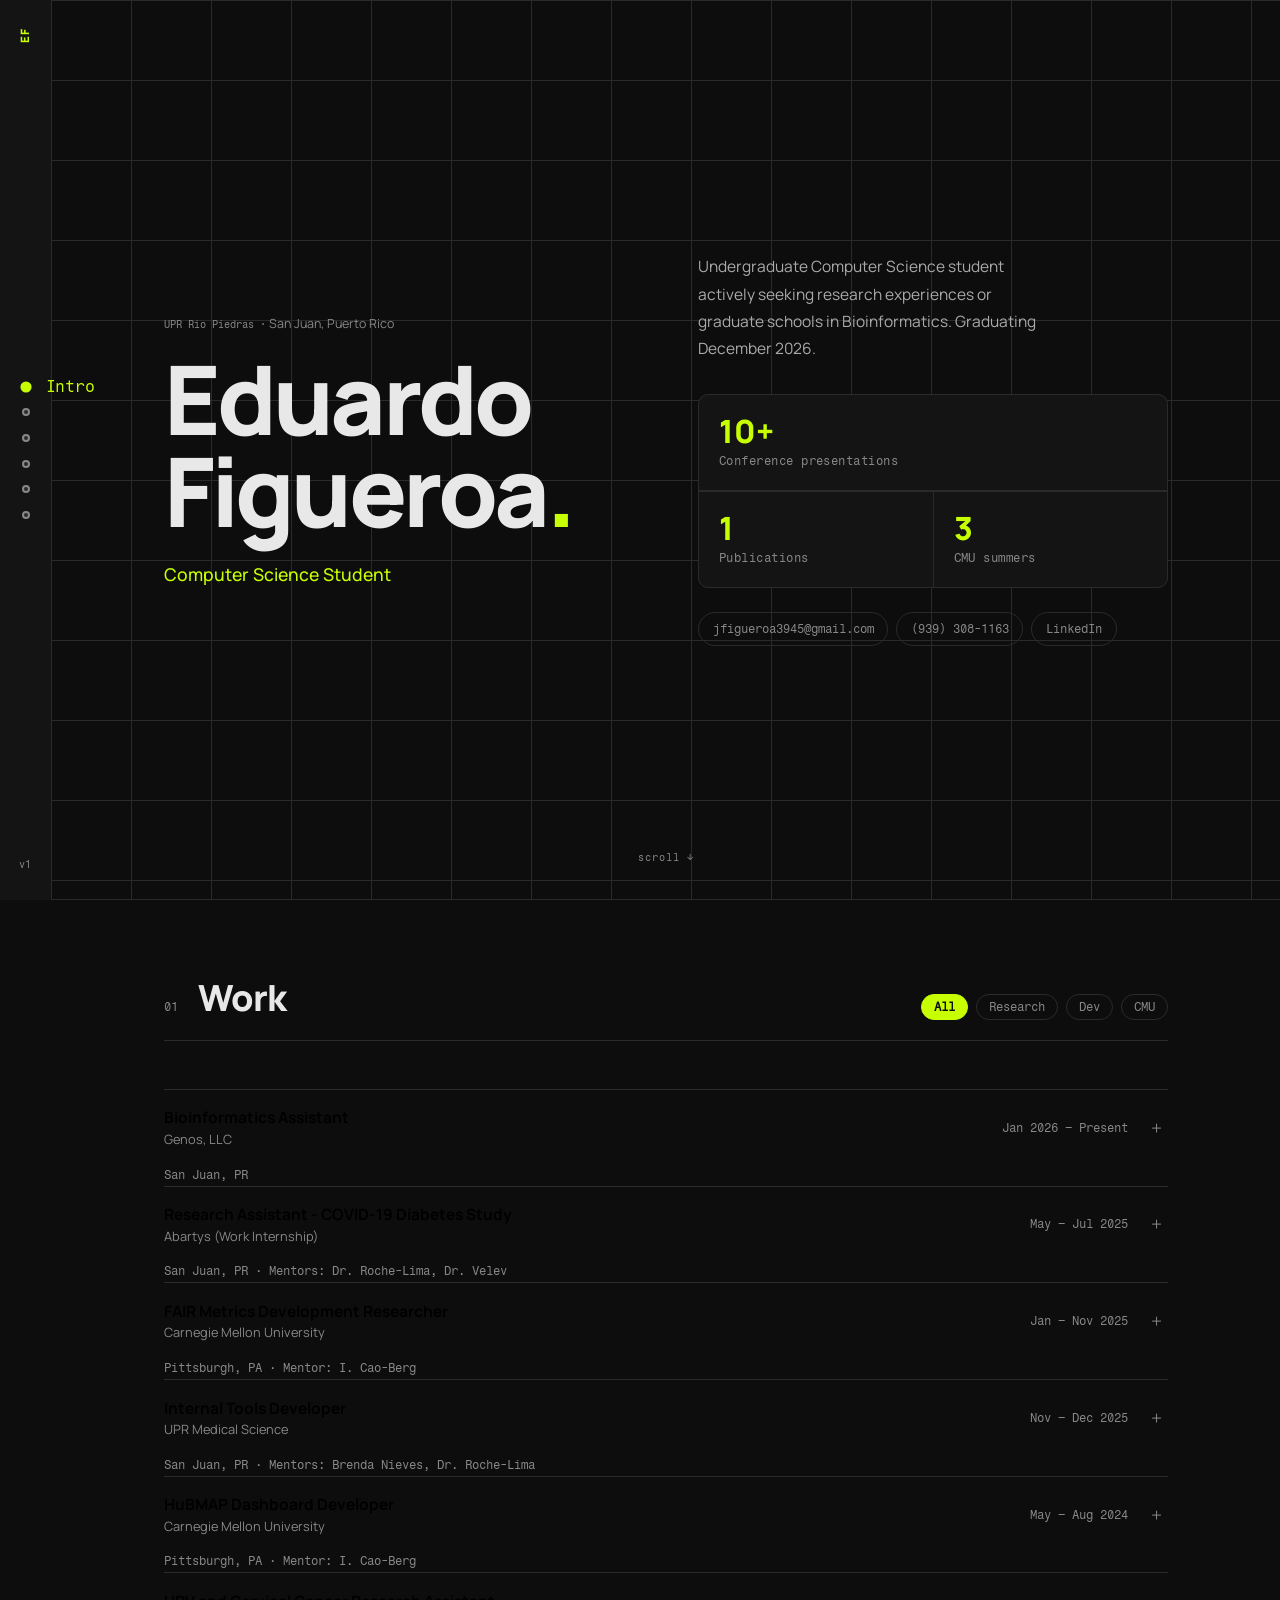
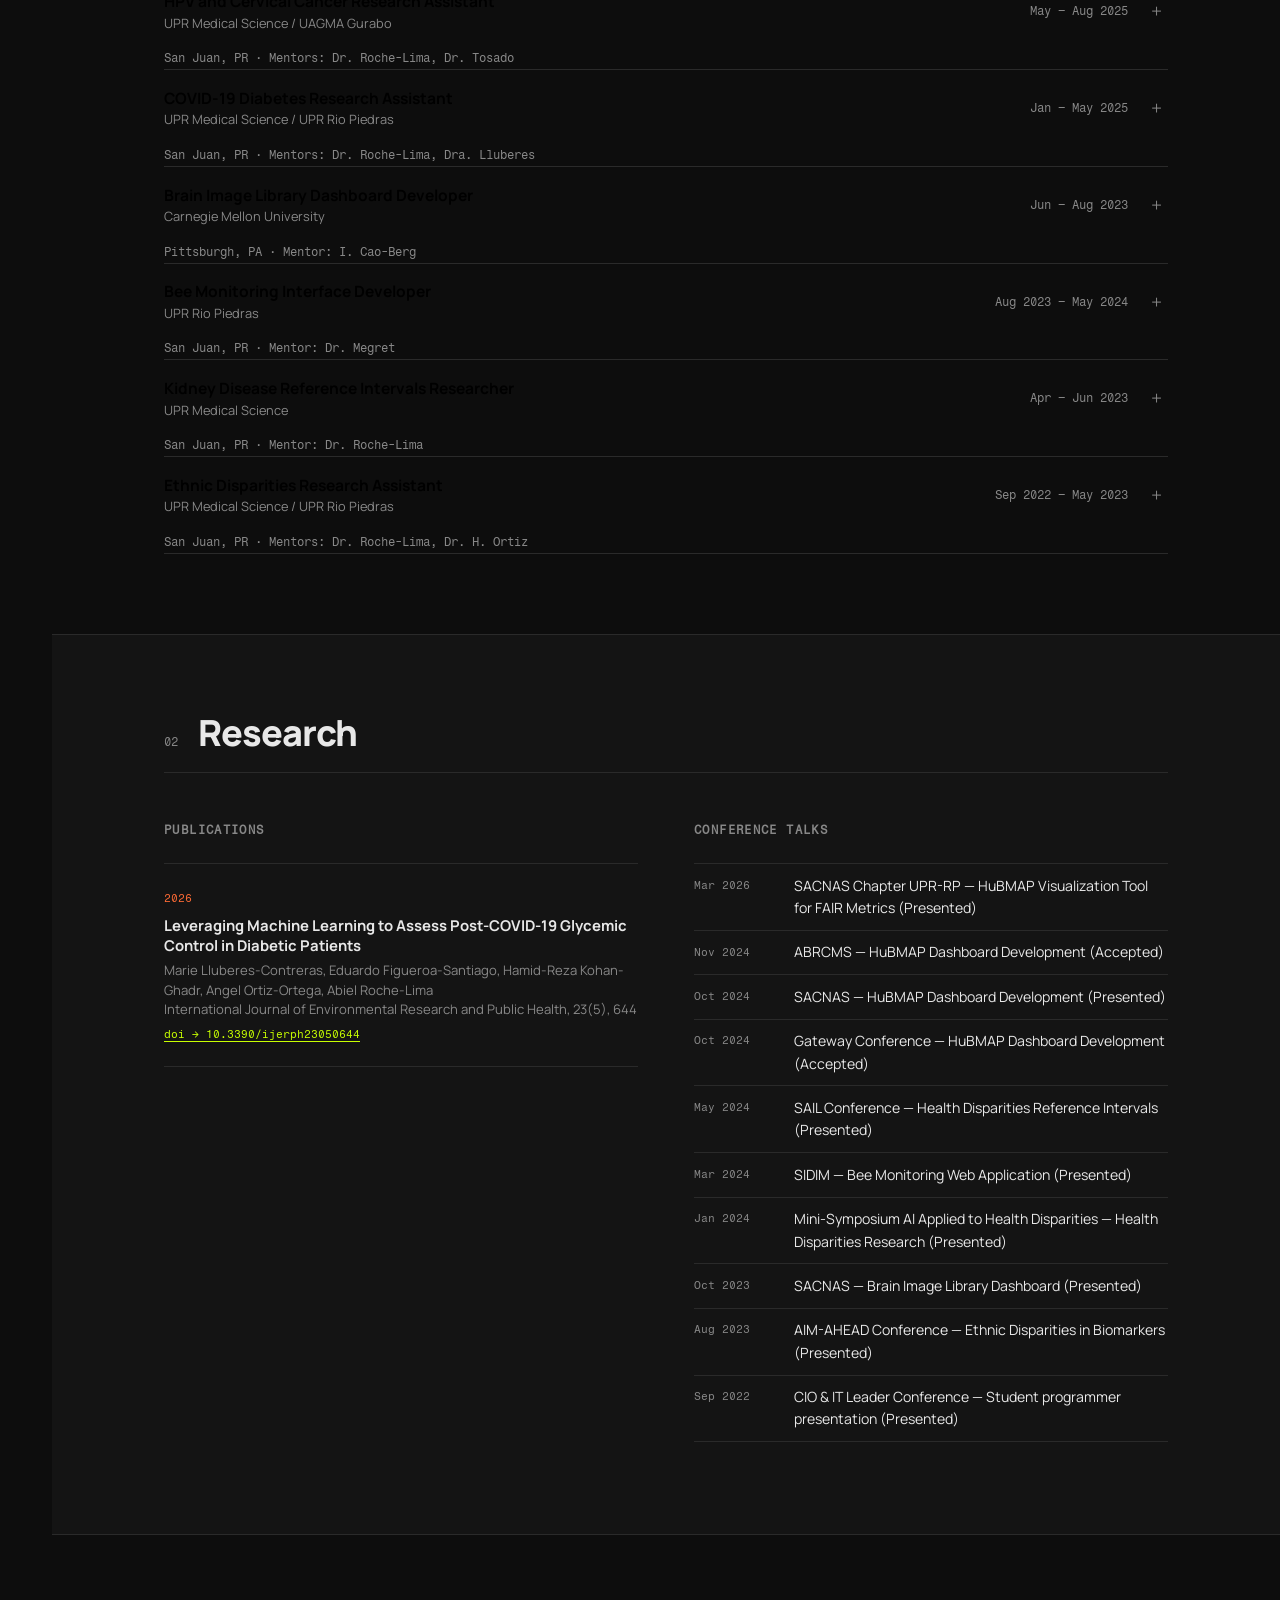
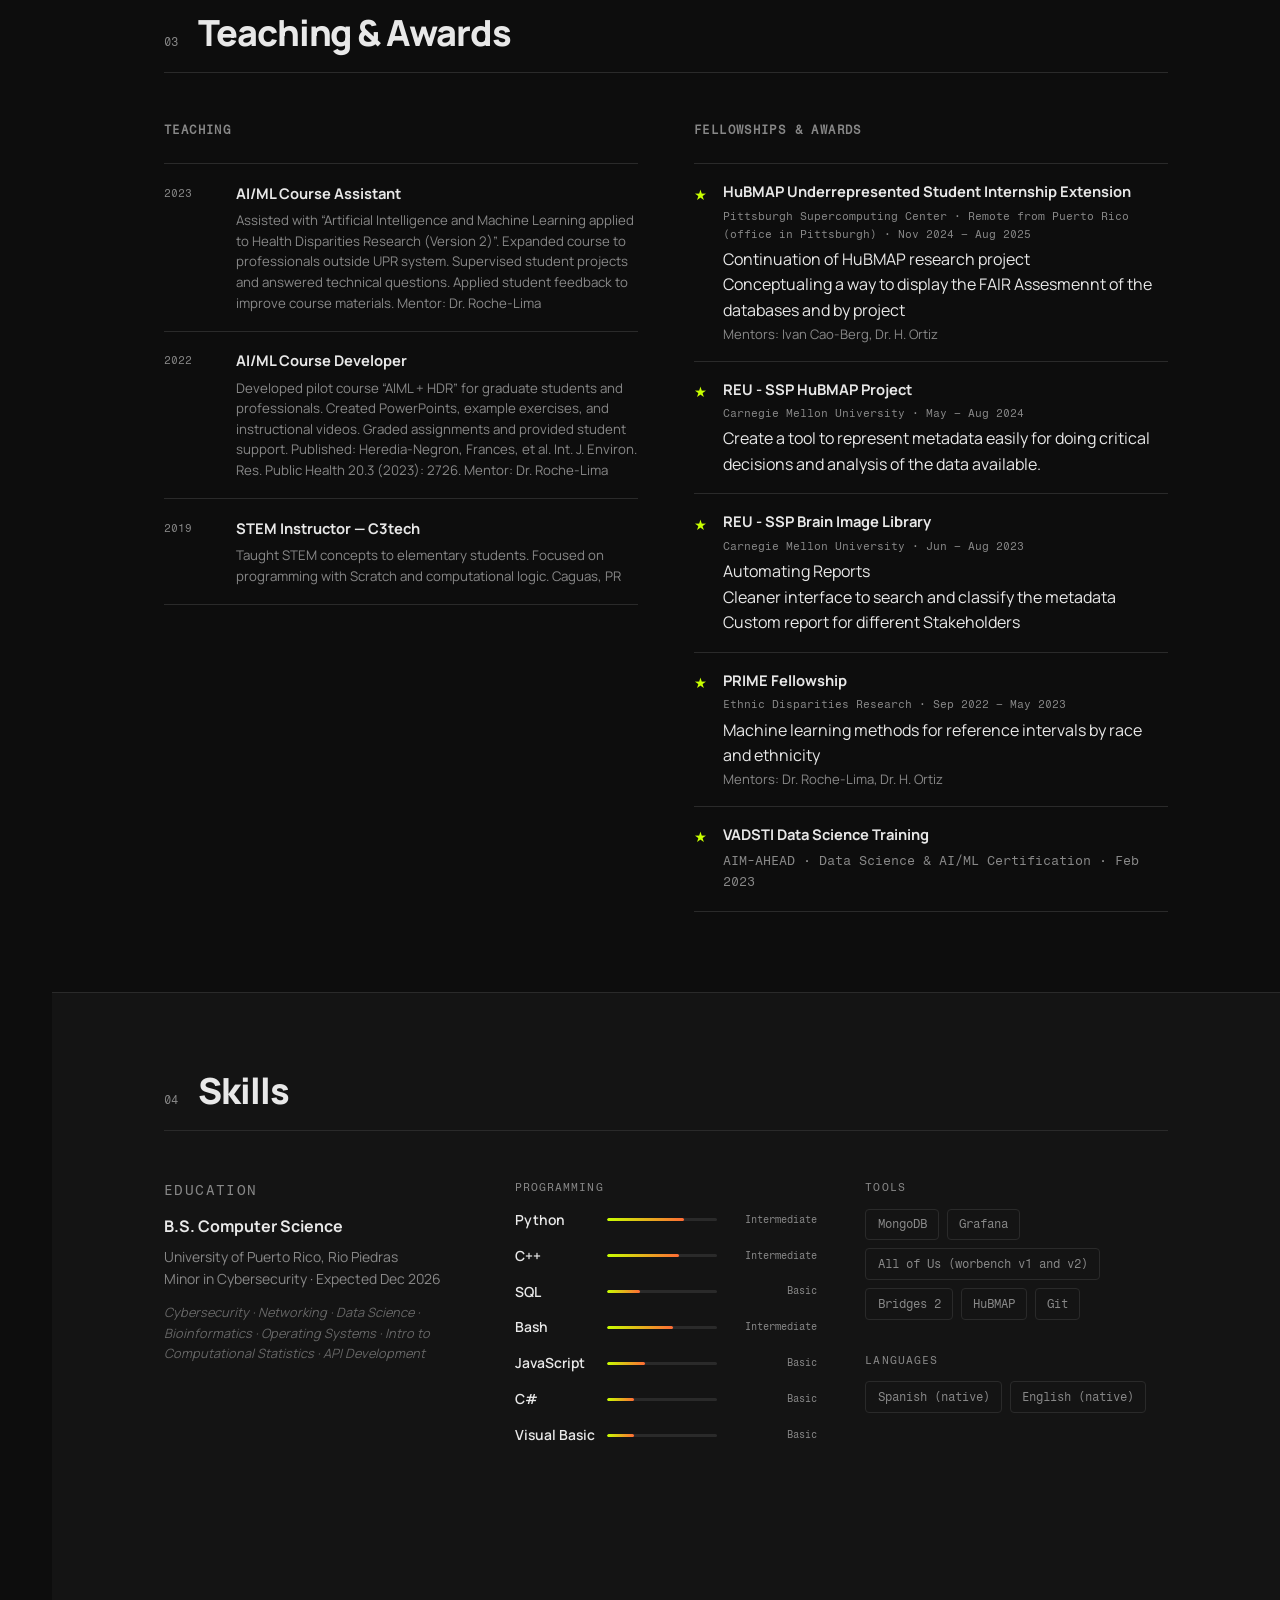
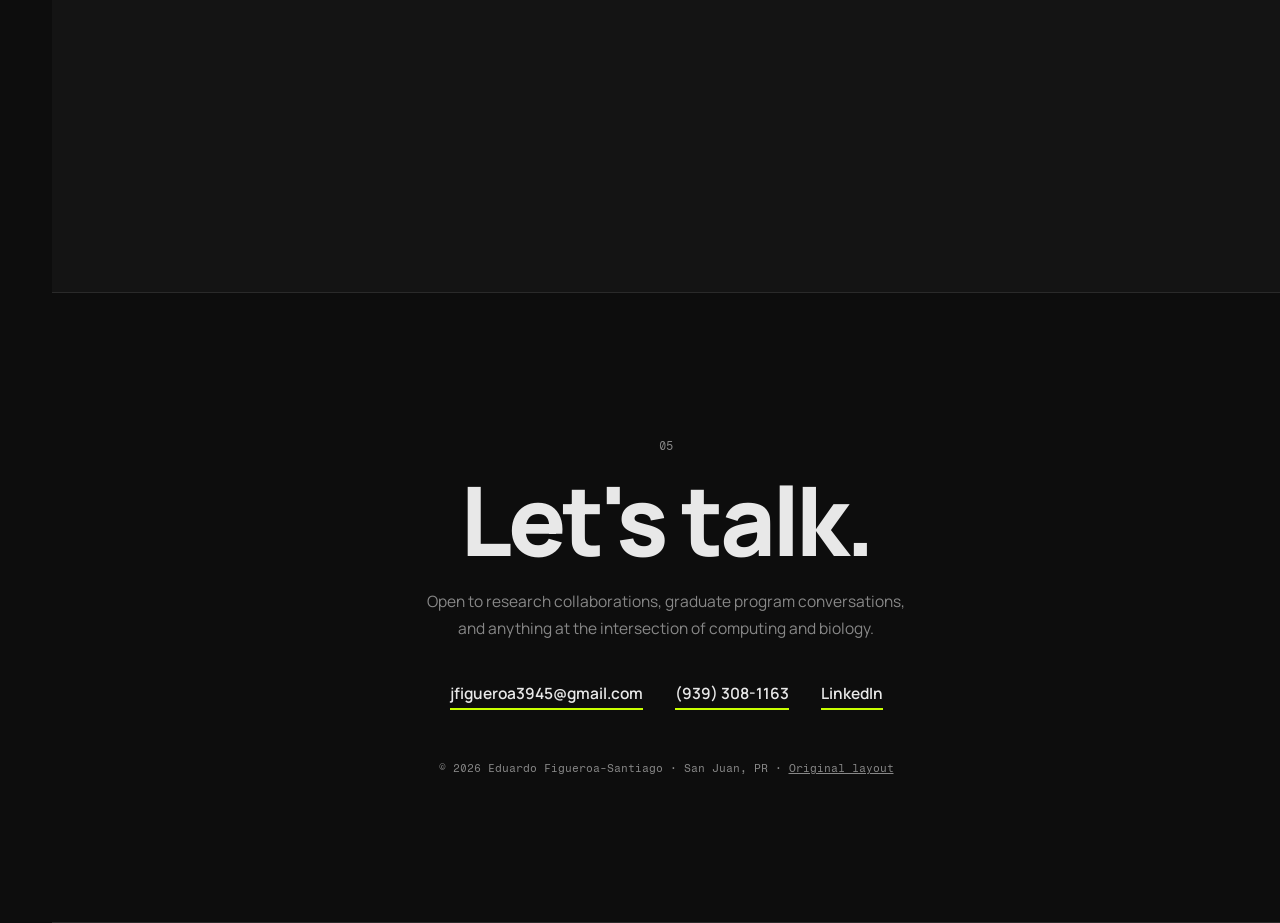
==== commit 570258f9: "Sync v1 and v2 portfolio content from eduardo_cv_source.typ. Use the Typst CV as ground truth for ex" ====
--- a/v2/index.html
+++ b/v2/index.html
@@ -56,11 +56,9 @@
           </p>
           <h1>Eduardo<br>Figueroa<span class="accent-dot">.</span></h1>
           <div class="intro-roles" aria-label="Roles">
-            <span class="role role--active" aria-hidden="false">Bioinformatics Researcher</span>
+            <span class="role role--active" aria-hidden="false">Computer Science Student</span>
+            <span class="role" aria-hidden="true">Bioinformatics Researcher</span>
             <span class="role" aria-hidden="true">Data Science Enthusiast</span>
-            <span class="role" aria-hidden="true">ML Pipeline Builder</span>
-            <span class="role" aria-hidden="true">Dashboard Developer</span>
-            <span class="role" aria-hidden="true">CS Student, Minor Cybersecurity</span>
           </div>
         </div>
 
@@ -76,7 +74,7 @@
               <span class="bento-label">Conference presentations</span>
             </div>
             <div class="bento-cell">
-              <span class="bento-num" data-count="2">0</span>
+              <span class="bento-num" data-count="1">0</span>
               <span class="bento-label">Publications</span>
             </div>
             <div class="bento-cell">
@@ -86,7 +84,7 @@
           </div>
 
           <div class="intro-links">
-            <a href="mailto:eduardo.figueroa7@upr.edu" class="chip">eduardo.figueroa7@upr.edu</a>
+            <a href="mailto:jfigueroa3945@gmail.com" class="chip">jfigueroa3945@gmail.com</a>
             <a href="tel:+19393081163" class="chip">(939) 308-1163</a>
             <a href="https://www.linkedin.com/in/eduardo-figueroa-7638191ba/" class="chip" target="_blank" rel="noopener noreferrer">LinkedIn</a>
           </div>
@@ -122,6 +120,32 @@
             </button>
             <div class="acc-body">
               <span class="acc-loc mono">San Juan, PR</span>
+              <ul>
+                <li>Pipelines for a stable connection to multiple Servers-simultaniuosly.</li>
+                <li>Fullstack programmer Web application</li>
+                <li>Configuring Vpn and Lan configuration</li>
+                <li>Bioinoformatic data analyisis</li>
+                <li>Liason client-company</li>
+              </ul>
+            </div>
+          </div>
+
+          <div class="acc-item reveal" data-cats="research">
+            <button class="acc-head" type="button" aria-expanded="false">
+              <div class="acc-title-group">
+                <span class="acc-role">Research Assistant - COVID-19 Diabetes Study</span>
+                <span class="acc-org">Abartys (Work Internship)</span>
+              </div>
+              <span class="acc-when mono">May – Jul 2025</span>
+              <span class="acc-arrow" aria-hidden="true">+</span>
+            </button>
+            <div class="acc-body">
+              <span class="acc-loc mono">San Juan, PR · Mentors: Dr. Roche-Lima, Dr. Velev</span>
+              <ul>
+                <li>Organized data and created patient cohorts for COVID-19 diabetes research</li>
+                <li>Implemented machine learning models for data analysis</li>
+                <li>Conducted feature importance analysis using local datasets</li>
+              </ul>
             </div>
           </div>
 
@@ -129,7 +153,7 @@
             <button class="acc-head" type="button" aria-expanded="false">
               <div class="acc-title-group">
                 <span class="acc-role">FAIR Metrics Development Researcher</span>
-                <span class="acc-org">Carnegie Mellon University — HuBMAP</span>
+                <span class="acc-org">Carnegie Mellon University</span>
               </div>
               <span class="acc-when mono">Jan – Nov 2025</span>
               <span class="acc-arrow" aria-hidden="true">+</span>
@@ -167,70 +191,11 @@
             </div>
           </div>
 
-          <div class="acc-item reveal" data-cats="research">
-            <button class="acc-head" type="button" aria-expanded="false">
-              <div class="acc-title-group">
-                <span class="acc-role">HPV and Cervical Cancer Research Assistant</span>
-                <span class="acc-org">UPR Medical Science / UAGMA Gurabo</span>
-              </div>
-              <span class="acc-when mono">May – Aug 2025</span>
-              <span class="acc-arrow" aria-hidden="true">+</span>
-            </button>
-            <div class="acc-body">
-              <span class="acc-loc mono">San Juan, PR · Mentors: Dr. Roche-Lima, Dr. Tosado</span>
-              <ul>
-                <li>Studied HPV relation to cervical cancer using machine learning approaches</li>
-                <li>Organized data and created patient cohorts</li>
-                <li>Conducted feature importance analysis</li>
-              </ul>
-              <div class="acc-tags"><span>ML</span><span>Python</span><span>Bioinformatics</span></div>
-            </div>
-          </div>
-
-          <div class="acc-item reveal" data-cats="research">
-            <button class="acc-head" type="button" aria-expanded="false">
-              <div class="acc-title-group">
-                <span class="acc-role">Research Assistant — COVID-19 Diabetes Study</span>
-                <span class="acc-org">Abartys (Work Internship)</span>
-              </div>
-              <span class="acc-when mono">May – Jul 2025</span>
-              <span class="acc-arrow" aria-hidden="true">+</span>
-            </button>
-            <div class="acc-body">
-              <span class="acc-loc mono">San Juan, PR · Mentors: Dr. Roche-Lima, Dr. Velev</span>
-              <ul>
-                <li>Organized data and created patient cohorts for COVID-19 diabetes research</li>
-                <li>Implemented ML models; conducted feature importance analysis</li>
-              </ul>
-              <div class="acc-tags"><span>ML</span><span>Python</span></div>
-            </div>
-          </div>
-
-          <div class="acc-item reveal" data-cats="research">
-            <button class="acc-head" type="button" aria-expanded="false">
-              <div class="acc-title-group">
-                <span class="acc-role">COVID-19 Diabetes Research Assistant</span>
-                <span class="acc-org">UPR Medical Science / UPR Rio Piedras</span>
-              </div>
-              <span class="acc-when mono">Jan – May 2025</span>
-              <span class="acc-arrow" aria-hidden="true">+</span>
-            </button>
-            <div class="acc-body">
-              <span class="acc-loc mono">San Juan, PR · Mentors: Dr. Roche-Lima, Dra. Lluberes</span>
-              <ul>
-                <li>Evaluated COVID patients with diabetes using ML models</li>
-                <li>Organized data and created cohorts</li>
-                <li>Analyzed feature importance</li>
-              </ul>
-              <div class="acc-tags"><span>ML</span><span>Python</span></div>
-            </div>
-          </div>
-
           <div class="acc-item reveal" data-cats="dev cmu">
             <button class="acc-head" type="button" aria-expanded="false">
               <div class="acc-title-group">
                 <span class="acc-role">HuBMAP Dashboard Developer</span>
-                <span class="acc-org">Carnegie Mellon University — HuBMAP</span>
+                <span class="acc-org">Carnegie Mellon University</span>
               </div>
               <span class="acc-when mono">May – Aug 2024</span>
               <span class="acc-arrow" aria-hidden="true">+</span>
@@ -247,6 +212,66 @@
             </div>
           </div>
 
+          <div class="acc-item reveal" data-cats="research">
+            <button class="acc-head" type="button" aria-expanded="false">
+              <div class="acc-title-group">
+                <span class="acc-role">HPV and Cervical Cancer Research Assistant</span>
+                <span class="acc-org">UPR Medical Science / UAGMA Gurabo</span>
+              </div>
+              <span class="acc-when mono">May – Aug 2025</span>
+              <span class="acc-arrow" aria-hidden="true">+</span>
+            </button>
+            <div class="acc-body">
+              <span class="acc-loc mono">San Juan, PR · Mentors: Dr. Roche-Lima, Dr. Tosado</span>
+              <ul>
+                <li>Studied HPV relation to cervical cancer using machine learning approaches</li>
+                <li>Organized data and created patient cohorts</li>
+                <li>Conducted feature importance analysis</li>
+              </ul>
+              <div class="acc-tags"><span>ML</span><span>Python</span><span>Bioinformatics</span></div>
+            </div>
+          </div>
+
+          <div class="acc-item reveal" data-cats="research">
+            <button class="acc-head" type="button" aria-expanded="false">
+              <div class="acc-title-group">
+                <span class="acc-role">COVID-19 Diabetes Research Assistant</span>
+                <span class="acc-org">UPR Medical Science / UPR Rio Piedras</span>
+              </div>
+              <span class="acc-when mono">Jan – May 2025</span>
+              <span class="acc-arrow" aria-hidden="true">+</span>
+            </button>
+            <div class="acc-body">
+              <span class="acc-loc mono">San Juan, PR · Mentors: Dr. Roche-Lima, Dra. Lluberes</span>
+              <ul>
+                <li>Evaluated COVID patients with diabetes using ML models</li>
+                <li>Organized data and created cohorts</li>
+                <li>Analyzed feature importance</li>
+              </ul>
+              <div class="acc-tags"><span>ML</span><span>Python</span></div>
+            </div>
+          </div>
+
+          <div class="acc-item reveal" data-cats="dev cmu">
+            <button class="acc-head" type="button" aria-expanded="false">
+              <div class="acc-title-group">
+                <span class="acc-role">Brain Image Library Dashboard Developer</span>
+                <span class="acc-org">Carnegie Mellon University</span>
+              </div>
+              <span class="acc-when mono">Jun – Aug 2023</span>
+              <span class="acc-arrow" aria-hidden="true">+</span>
+            </button>
+            <div class="acc-body">
+              <span class="acc-loc mono">Pittsburgh, PA · Mentor: I. Cao-Berg</span>
+              <ul>
+                <li>Designed dashboard requirements and metrics</li>
+                <li>Used Bridges 2 for metadata evaluation and separation</li>
+                <li>Implemented metrics in the dashboard system</li>
+              </ul>
+              <div class="acc-tags"><span>Dashboards</span><span>Bridges 2</span></div>
+            </div>
+          </div>
+
           <div class="acc-item reveal" data-cats="dev">
             <button class="acc-head" type="button" aria-expanded="false">
               <div class="acc-title-group">
@@ -264,25 +289,6 @@
                 <li>Learned API development techniques</li>
               </ul>
               <div class="acc-tags"><span>Python</span><span>JavaScript</span><span>MongoDB</span><span>API</span></div>
-            </div>
-          </div>
-
-          <div class="acc-item reveal" data-cats="dev cmu">
-            <button class="acc-head" type="button" aria-expanded="false">
-              <div class="acc-title-group">
-                <span class="acc-role">Brain Image Library Dashboard Developer</span>
-                <span class="acc-org">Carnegie Mellon University</span>
-              </div>
-              <span class="acc-when mono">Jun – Aug 2023</span>
-              <span class="acc-arrow" aria-hidden="true">+</span>
-            </button>
-            <div class="acc-body">
-              <span class="acc-loc mono">Pittsburgh, PA · Mentor: I. Cao-Berg</span>
-              <ul>
-                <li>Designed dashboard requirements and metrics for the Brain Image Library</li>
-                <li>Evaluated and separated metadata using Bridges 2</li>
-              </ul>
-              <div class="acc-tags"><span>Dashboards</span><span>Bridges 2</span></div>
             </div>
           </div>
 
@@ -342,38 +348,27 @@
             <h3 class="block-title">Publications</h3>
 
             <article class="pub reveal">
-              <span class="pub-year mono">2023</span>
-              <h4>Unsupervised machine learning method for indirect estimation of reference intervals for chronic kidney disease in the Puerto Rican population</h4>
-              <p class="pub-authors">Velev, J., LeBien, J. &amp; Roche-Lima, A.</p>
-              <p class="pub-venue">Scientific Reports, 13, 17198 (2023)</p>
-            </article>
-
-            <article class="pub reveal">
-              <span class="pub-year mono">2023</span>
-              <h4>Evaluation of AIML+ HDR—A Course to Enhance Data Science Workforce Capacity for Hispanic Biomedical Researchers</h4>
-              <p class="pub-authors">Heredia-Negron, Frances, et al.</p>
-              <p class="pub-venue">International Journal of Environmental Research and Public Health, 20.3 (2023): 2726</p>
-            </article>
-
-            <article class="pub reveal pub--review">
-              <span class="pub-year mono">Under Review</span>
-              <h4>Validating Gaussian Mixture Models for Accurate Health Interval Determination: A Multi-Ethnic Analysis of Laboratory Parameters from Electronic Health Records</h4>
+              <span class="pub-year mono">2026</span>
+              <h4>Leveraging Machine Learning to Assess Post-COVID-19 Glycemic Control in Diabetic Patients</h4>
+              <p class="pub-authors">Marie Lluberes-Contreras, Eduardo Figueroa-Santiago, Hamid-Reza Kohan-Ghadr, Angel Ortiz-Ortega, Abiel Roche-Lima</p>
+              <p class="pub-venue">International Journal of Environmental Research and Public Health, 23(5), 644</p>
+              <a href="https://doi.org/10.3390/ijerph23050644" target="_blank" rel="noopener noreferrer" class="pub-doi mono">doi → 10.3390/ijerph23050644</a>
             </article>
           </div>
 
           <div class="talks-block">
             <h3 class="block-title">Conference Talks</h3>
             <ol class="talks-list reveal">
-              <li><span class="mono">Mar 2026</span> <span>SACNAS Chapter UPR-RP — HuBMAP Visualization Tool for FAIR Metrics</span></li>
+              <li><span class="mono">Mar 2026</span> <span>SACNAS Chapter UPR-RP — HuBMAP Visualization Tool for FAIR Metrics (Presented)</span></li>
               <li><span class="mono">Nov 2024</span> <span>ABRCMS — HuBMAP Dashboard Development (Accepted)</span></li>
-              <li><span class="mono">Oct 2024</span> <span>SACNAS — HuBMAP Dashboard Development</span></li>
+              <li><span class="mono">Oct 2024</span> <span>SACNAS — HuBMAP Dashboard Development (Presented)</span></li>
               <li><span class="mono">Oct 2024</span> <span>Gateway Conference — HuBMAP Dashboard Development (Accepted)</span></li>
-              <li><span class="mono">May 2024</span> <span>SAIL Conference — Health Disparities Reference Intervals</span></li>
-              <li><span class="mono">Mar 2024</span> <span>SIDIM — Bee Monitoring Web Application</span></li>
-              <li><span class="mono">Jan 2024</span> <span>Mini-Symposium AI Applied to Health Disparities — Health Disparities Research</span></li>
-              <li><span class="mono">Oct 2023</span> <span>SACNAS — Brain Image Library Dashboard</span></li>
-              <li><span class="mono">Aug 2023</span> <span>AIM-AHEAD Conference — Ethnic Disparities in Biomarkers</span></li>
-              <li><span class="mono">Sep 2022</span> <span>CIO &amp; IT Leader Conference — Student programmer presentation</span></li>
+              <li><span class="mono">May 2024</span> <span>SAIL Conference — Health Disparities Reference Intervals (Presented)</span></li>
+              <li><span class="mono">Mar 2024</span> <span>SIDIM — Bee Monitoring Web Application (Presented)</span></li>
+              <li><span class="mono">Jan 2024</span> <span>Mini-Symposium AI Applied to Health Disparities — Health Disparities Research (Presented)</span></li>
+              <li><span class="mono">Oct 2023</span> <span>SACNAS — Brain Image Library Dashboard (Presented)</span></li>
+              <li><span class="mono">Aug 2023</span> <span>AIM-AHEAD Conference — Ethnic Disparities in Biomarkers (Presented)</span></li>
+              <li><span class="mono">Sep 2022</span> <span>CIO &amp; IT Leader Conference — Student programmer presentation (Presented)</span></li>
             </ol>
           </div>
         </div>
@@ -423,9 +418,10 @@
                 <div class="award-marker">★</div>
                 <div>
                   <strong>HuBMAP Underrepresented Student Internship Extension</strong>
-                  <p class="mono">Pittsburgh Supercomputing Center · Pittsburgh, PA · Nov 2024 – Present</p>
+                  <p class="mono">Pittsburgh Supercomputing Center · Remote from Puerto Rico (office in Pittsburgh) · Nov 2024 – Aug 2025</p>
                   <ul>
                     <li>Continuation of HuBMAP research project</li>
+                    <li>Conceptualing a way to display the FAIR Assesmennt of the databases and by project</li>
                   </ul>
                   <p>Mentors: Ivan Cao-Berg, Dr. H. Ortiz</p>
                 </div>
@@ -433,22 +429,30 @@
               <div class="award-row">
                 <div class="award-marker">★</div>
                 <div>
-                  <strong>REU — SSP: HuBMAP Project</strong>
+                  <strong>REU - SSP HuBMAP Project</strong>
                   <p class="mono">Carnegie Mellon University · May – Aug 2024</p>
+                  <ul>
+                    <li>Create a tool to represent metadata easily for doing critical decisions and analysis of the data available.</li>
+                  </ul>
                 </div>
               </div>
               <div class="award-row">
                 <div class="award-marker">★</div>
                 <div>
-                  <strong>REU — SSP: Brain Image Library</strong>
+                  <strong>REU - SSP Brain Image Library</strong>
                   <p class="mono">Carnegie Mellon University · Jun – Aug 2023</p>
+                  <ul>
+                    <li>Automating Reports</li>
+                    <li>Cleaner interface to search and classify the metadata</li>
+                    <li>Custom report for different Stakeholders</li>
+                  </ul>
                 </div>
               </div>
               <div class="award-row">
                 <div class="award-marker">★</div>
                 <div>
-                  <strong>PRIME Fellowship — Ethnic Disparities Research</strong>
-                  <p class="mono">Sep 2022 – May 2023</p>
+                  <strong>PRIME Fellowship</strong>
+                  <p class="mono">Ethnic Disparities Research · Sep 2022 – May 2023</p>
                   <ul>
                     <li>Machine learning methods for reference intervals by race and ethnicity</li>
                   </ul>
@@ -498,9 +502,9 @@
                 <span class="lb-lvl mono">Intermediate</span>
               </li>
               <li>
-                <span class="lb-name">C</span>
-                <div class="lb-bar"><div class="lb-fill" style="--pct:65%"></div></div>
-                <span class="lb-lvl mono">Intermediate</span>
+                <span class="lb-name">SQL</span>
+                <div class="lb-bar"><div class="lb-fill" style="--pct:30%"></div></div>
+                <span class="lb-lvl mono">Basic</span>
               </li>
               <li>
                 <span class="lb-name">Bash</span>
@@ -530,7 +534,9 @@
             <div class="tools-grid">
               <span>MongoDB</span>
               <span>Grafana</span>
+              <span>All of Us (worbench v1 and v2)</span>
               <span>Bridges 2</span>
+              <span>HuBMAP</span>
               <span>Git</span>
             </div>
             <p class="mono edu-label" style="margin-top:2rem">Languages</p>
@@ -553,7 +559,7 @@
           and anything at the intersection of computing and biology.
         </p>
         <div class="contact-links">
-          <a href="mailto:eduardo.figueroa7@upr.edu">eduardo.figueroa7@upr.edu</a>
+          <a href="mailto:jfigueroa3945@gmail.com">jfigueroa3945@gmail.com</a>
           <a href="tel:+19393081163">(939) 308-1163</a>
           <a href="https://www.linkedin.com/in/eduardo-figueroa-7638191ba/" target="_blank" rel="noopener noreferrer">LinkedIn</a>
         </div>
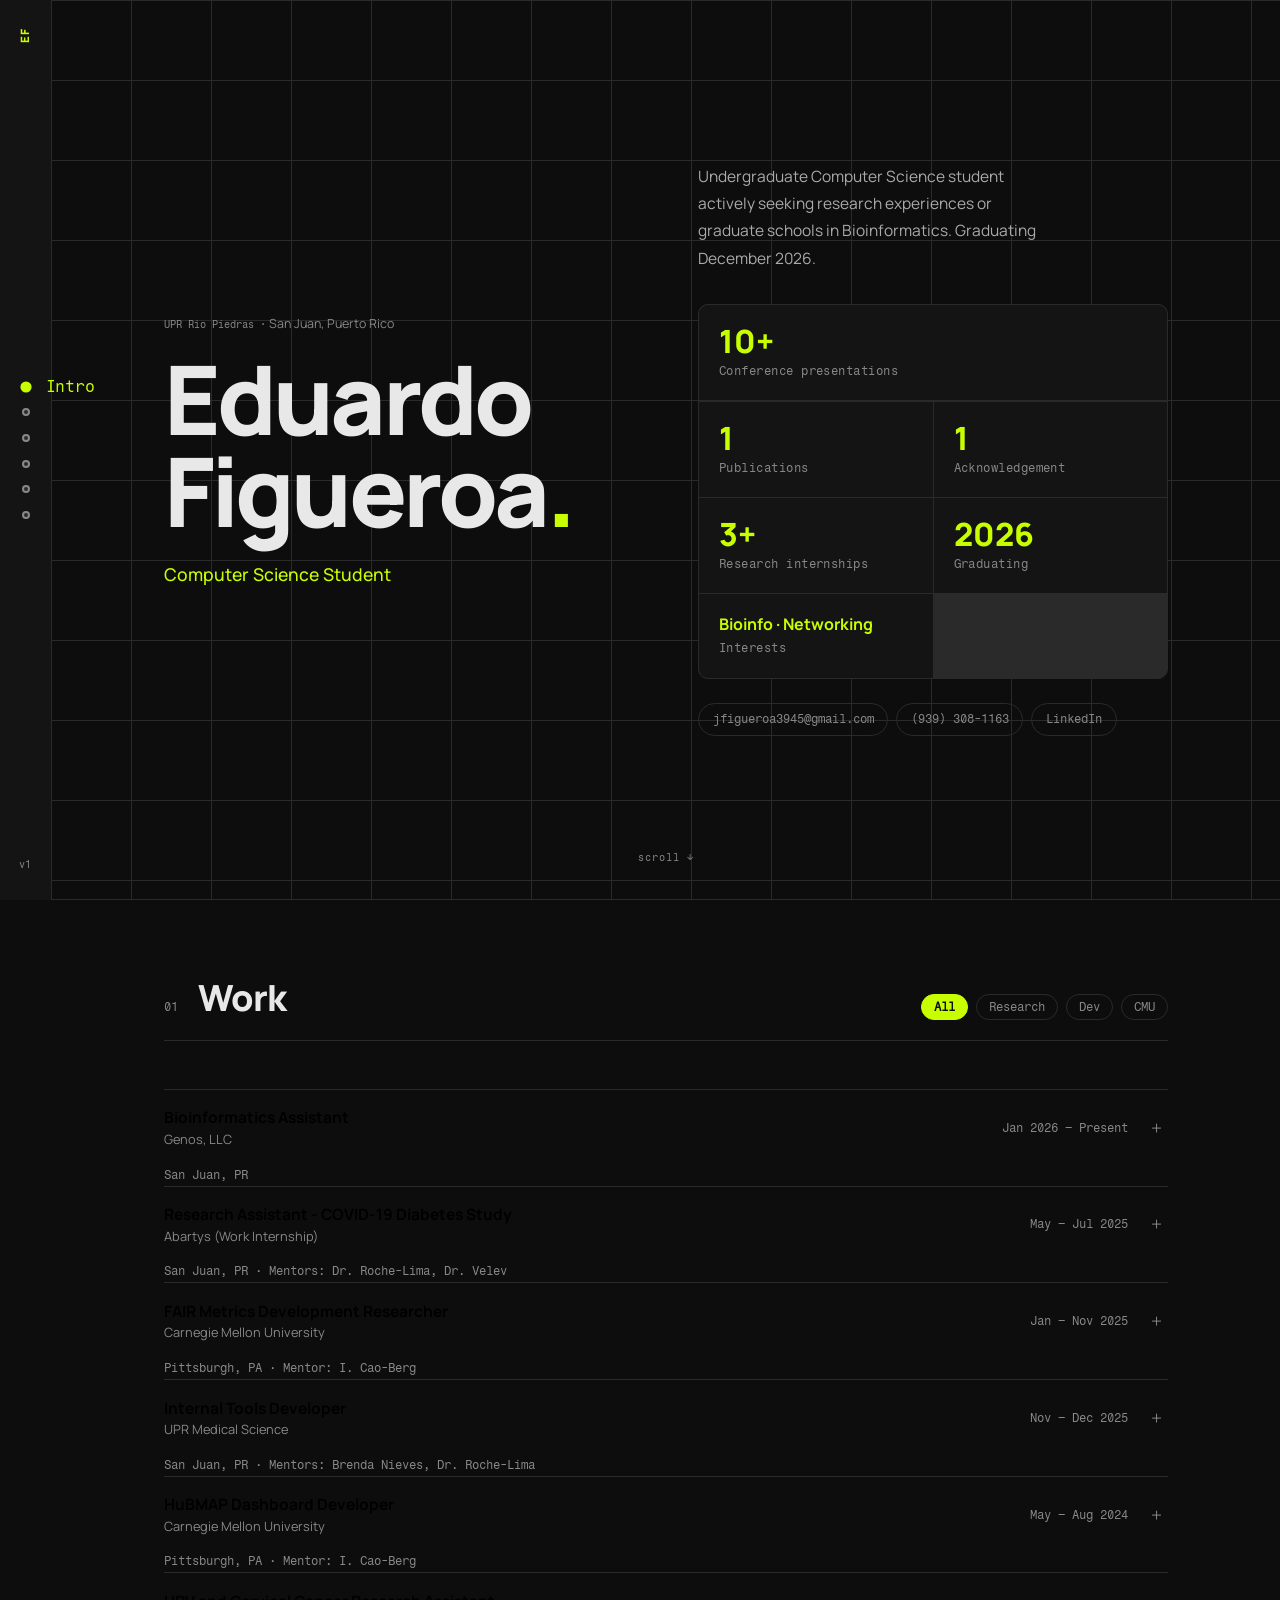
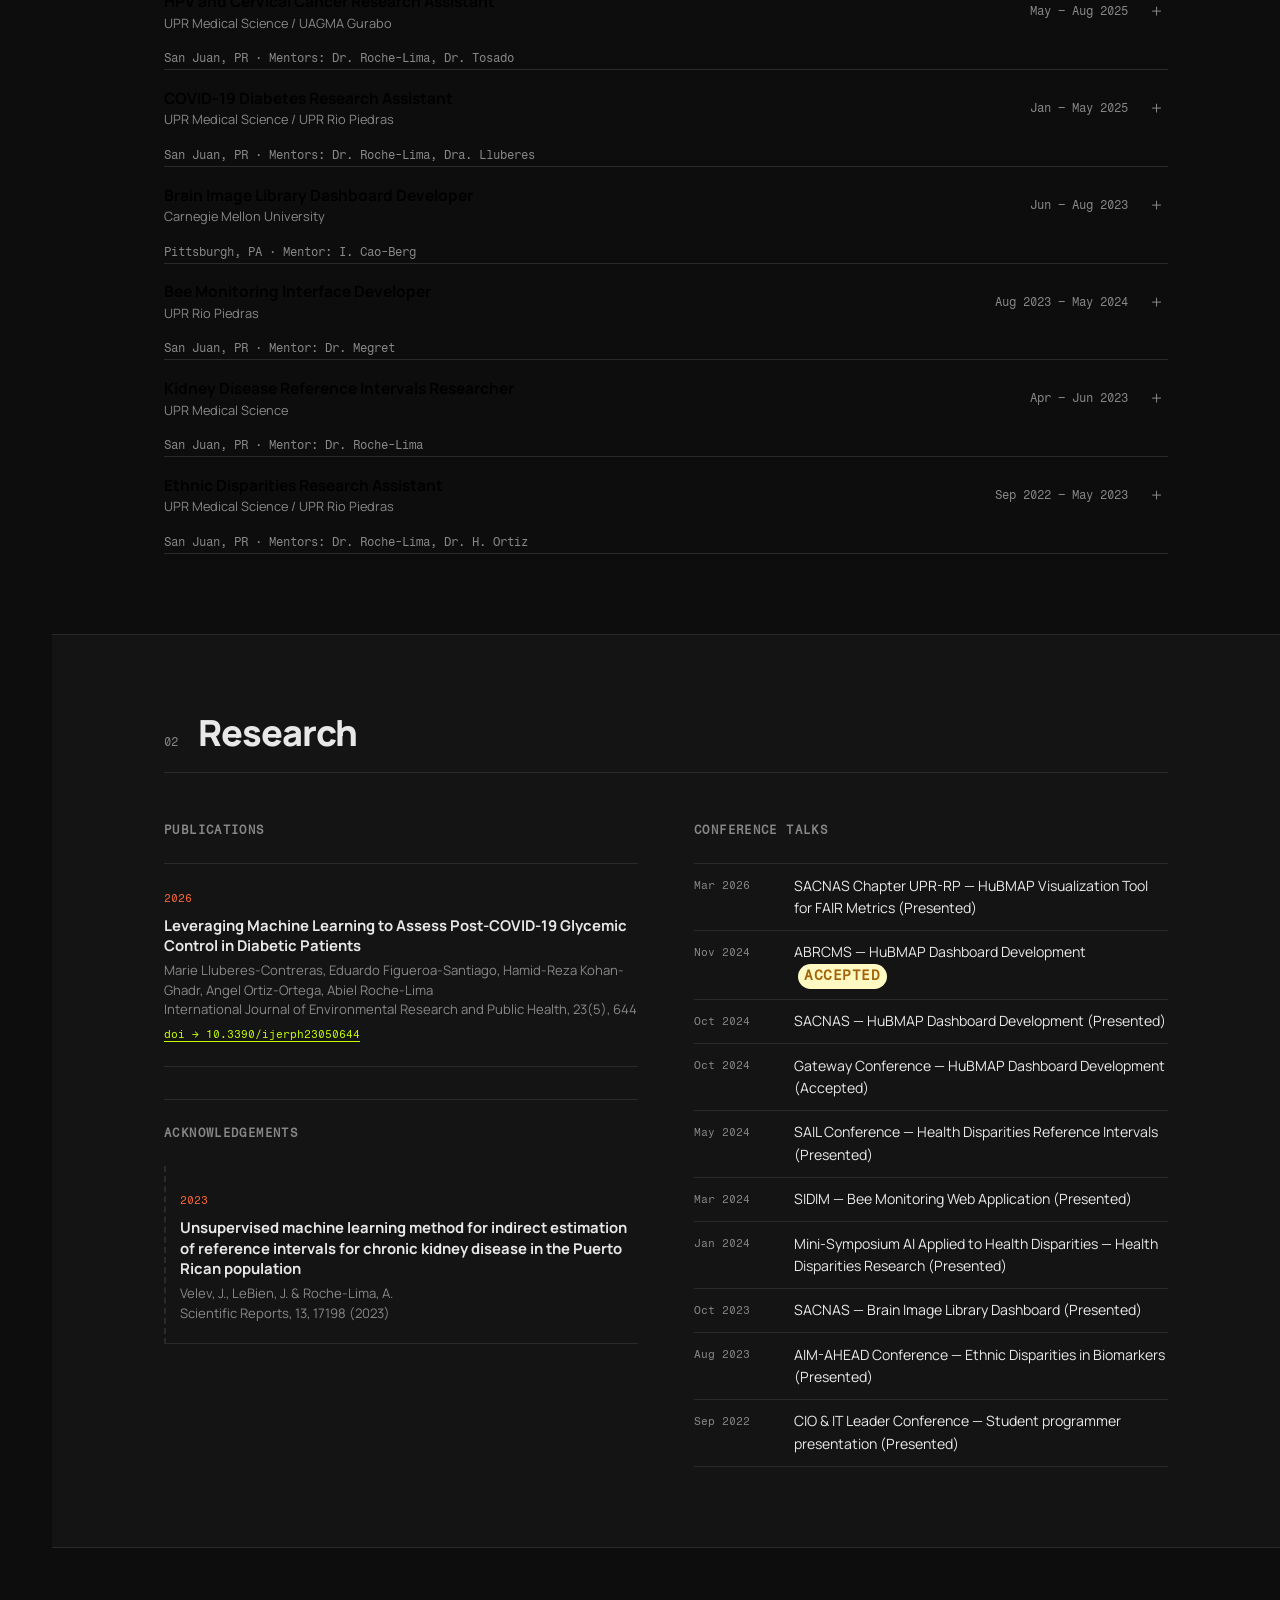
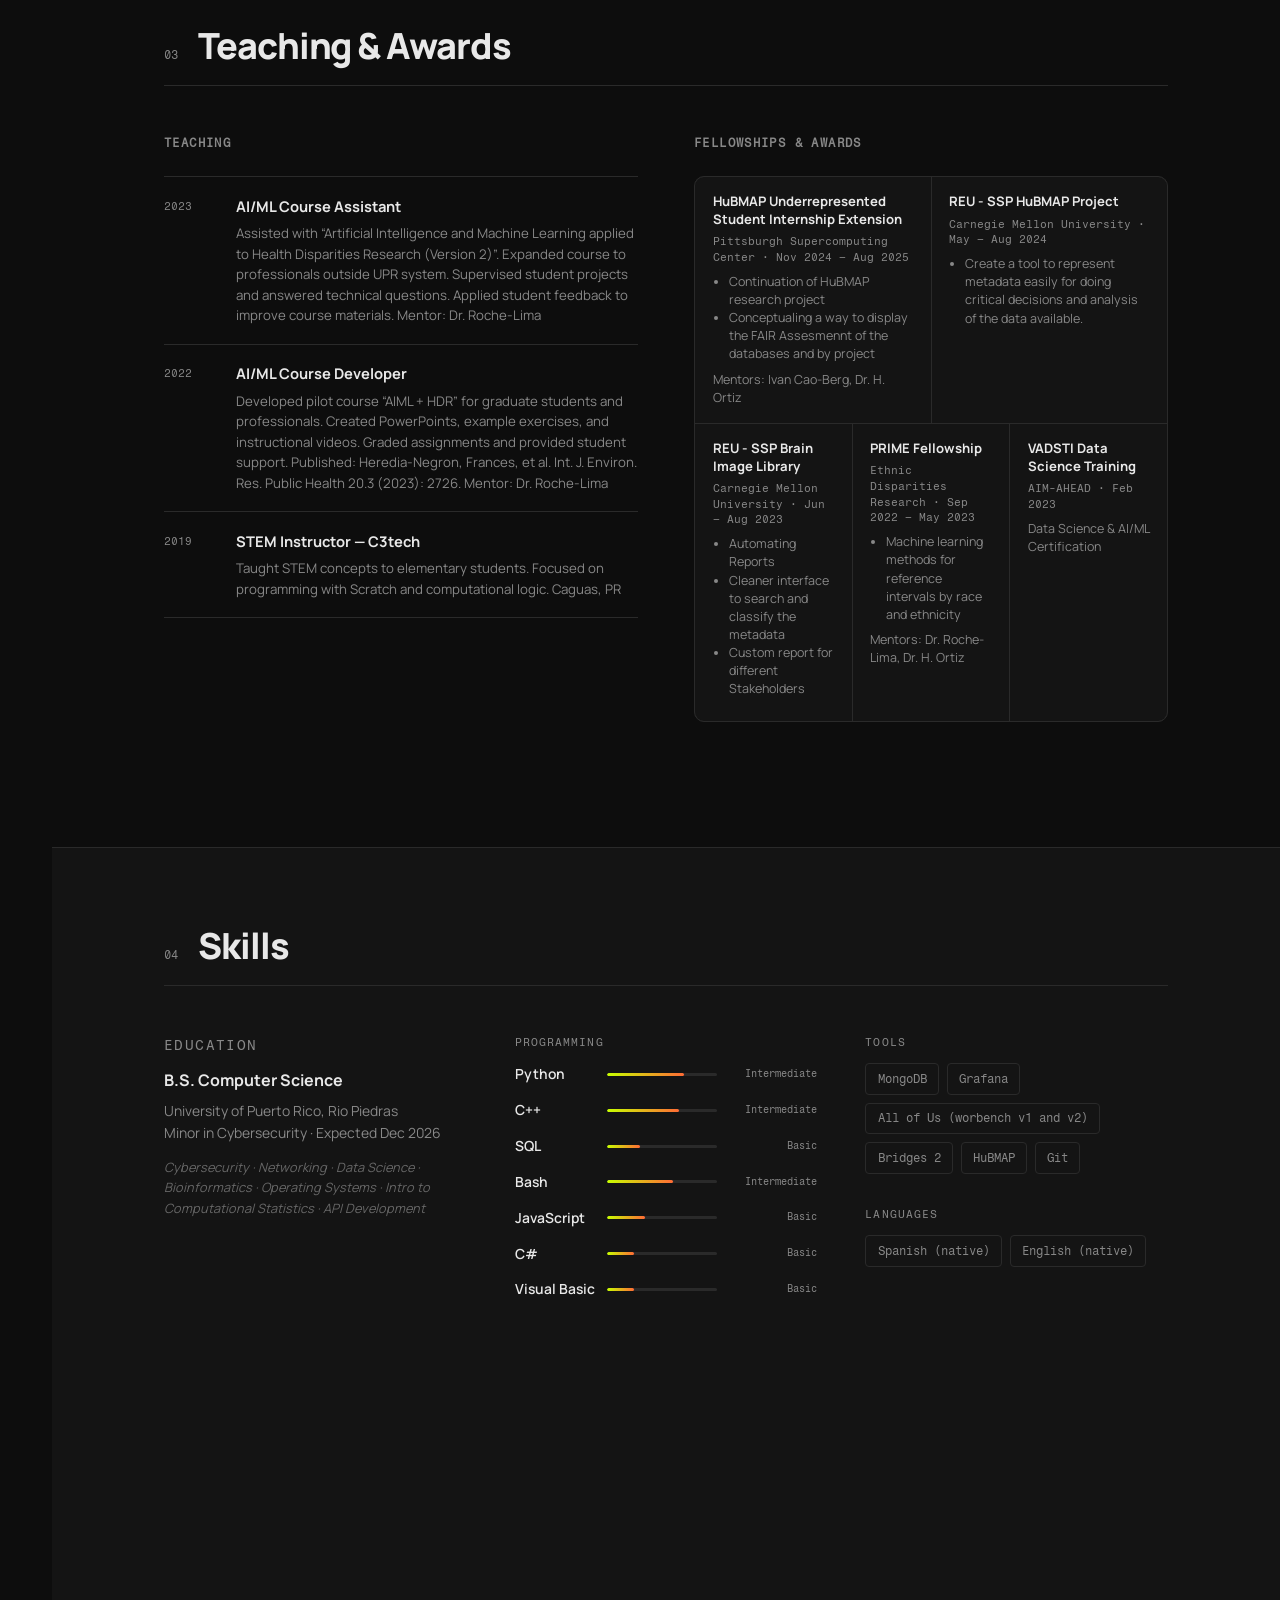
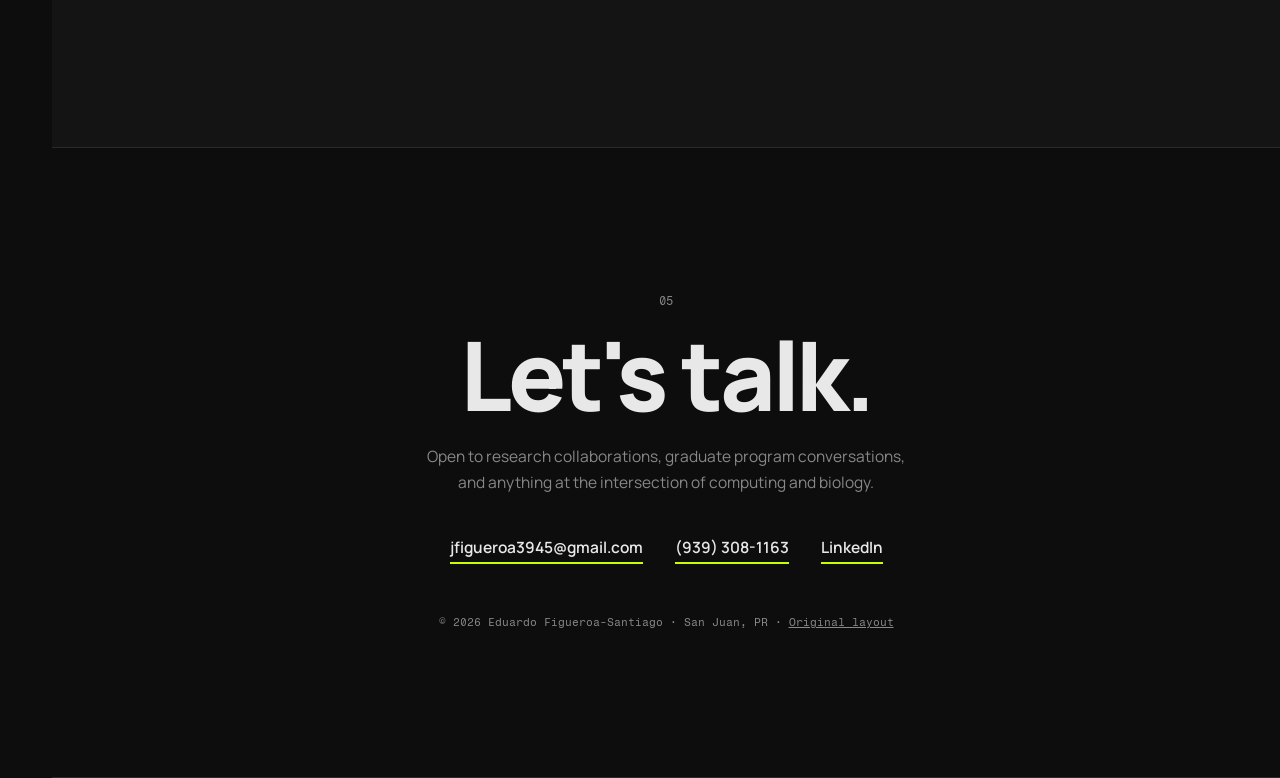
==== commit ca99f6c5: "Update portfolio UI from annotated mockups on both layouts. Add about stats, acknowledgements, compa" ====
--- a/v2/index.html
+++ b/v2/index.html
@@ -78,8 +78,20 @@
               <span class="bento-label">Publications</span>
             </div>
             <div class="bento-cell">
-              <span class="bento-num" data-count="3">0</span>
-              <span class="bento-label">CMU summers</span>
+              <span class="bento-num" data-count="1">0</span>
+              <span class="bento-label">Acknowledgement</span>
+            </div>
+            <div class="bento-cell">
+              <span class="bento-num" data-count="3" data-suffix="+">0+</span>
+              <span class="bento-label">Research internships</span>
+            </div>
+            <div class="bento-cell">
+              <span class="bento-num">2026</span>
+              <span class="bento-label">Graduating</span>
+            </div>
+            <div class="bento-cell bento-cell--text">
+              <span class="bento-text">Bioinfo · Networking</span>
+              <span class="bento-label">Interests</span>
             </div>
           </div>
 
@@ -354,13 +366,22 @@
               <p class="pub-venue">International Journal of Environmental Research and Public Health, 23(5), 644</p>
               <a href="https://doi.org/10.3390/ijerph23050644" target="_blank" rel="noopener noreferrer" class="pub-doi mono">doi → 10.3390/ijerph23050644</a>
             </article>
+
+            <h3 class="block-title block-title--spaced">Acknowledgements</h3>
+
+            <article class="pub reveal pub--ack">
+              <span class="pub-year mono">2023</span>
+              <h4>Unsupervised machine learning method for indirect estimation of reference intervals for chronic kidney disease in the Puerto Rican population</h4>
+              <p class="pub-authors">Velev, J., LeBien, J. &amp; Roche-Lima, A.</p>
+              <p class="pub-venue">Scientific Reports, 13, 17198 (2023)</p>
+            </article>
           </div>
 
           <div class="talks-block">
             <h3 class="block-title">Conference Talks</h3>
             <ol class="talks-list reveal">
               <li><span class="mono">Mar 2026</span> <span>SACNAS Chapter UPR-RP — HuBMAP Visualization Tool for FAIR Metrics (Presented)</span></li>
-              <li><span class="mono">Nov 2024</span> <span>ABRCMS — HuBMAP Dashboard Development (Accepted)</span></li>
+              <li><span class="mono">Nov 2024</span> <span>ABRCMS — HuBMAP Dashboard Development <span class="talk-badge talk-badge--unpresented" title="Accepted but unable to present">Accepted</span></span></li>
               <li><span class="mono">Oct 2024</span> <span>SACNAS — HuBMAP Dashboard Development (Presented)</span></li>
               <li><span class="mono">Oct 2024</span> <span>Gateway Conference — HuBMAP Dashboard Development (Accepted)</span></li>
               <li><span class="mono">May 2024</span> <span>SAIL Conference — Health Disparities Reference Intervals (Presented)</span></li>
@@ -413,32 +434,27 @@
 
           <div class="reveal">
             <h3 class="block-title">Fellowships &amp; Awards</h3>
-            <div class="award-list">
-              <div class="award-row">
-                <div class="award-marker">★</div>
-                <div>
+            <div class="award-cluster reveal">
+              <div class="award-cluster-row award-cluster-row--2">
+                <article class="award-tile">
                   <strong>HuBMAP Underrepresented Student Internship Extension</strong>
-                  <p class="mono">Pittsburgh Supercomputing Center · Remote from Puerto Rico (office in Pittsburgh) · Nov 2024 – Aug 2025</p>
+                  <p class="mono">Pittsburgh Supercomputing Center · Nov 2024 – Aug 2025</p>
                   <ul>
                     <li>Continuation of HuBMAP research project</li>
                     <li>Conceptualing a way to display the FAIR Assesmennt of the databases and by project</li>
                   </ul>
                   <p>Mentors: Ivan Cao-Berg, Dr. H. Ortiz</p>
-                </div>
-              </div>
-              <div class="award-row">
-                <div class="award-marker">★</div>
-                <div>
+                </article>
+                <article class="award-tile">
                   <strong>REU - SSP HuBMAP Project</strong>
                   <p class="mono">Carnegie Mellon University · May – Aug 2024</p>
                   <ul>
                     <li>Create a tool to represent metadata easily for doing critical decisions and analysis of the data available.</li>
                   </ul>
-                </div>
-              </div>
-              <div class="award-row">
-                <div class="award-marker">★</div>
-                <div>
+                </article>
+              </div>
+              <div class="award-cluster-row award-cluster-row--3">
+                <article class="award-tile">
                   <strong>REU - SSP Brain Image Library</strong>
                   <p class="mono">Carnegie Mellon University · Jun – Aug 2023</p>
                   <ul>
@@ -446,25 +462,20 @@
                     <li>Cleaner interface to search and classify the metadata</li>
                     <li>Custom report for different Stakeholders</li>
                   </ul>
-                </div>
-              </div>
-              <div class="award-row">
-                <div class="award-marker">★</div>
-                <div>
+                </article>
+                <article class="award-tile">
                   <strong>PRIME Fellowship</strong>
                   <p class="mono">Ethnic Disparities Research · Sep 2022 – May 2023</p>
                   <ul>
                     <li>Machine learning methods for reference intervals by race and ethnicity</li>
                   </ul>
                   <p>Mentors: Dr. Roche-Lima, Dr. H. Ortiz</p>
-                </div>
-              </div>
-              <div class="award-row">
-                <div class="award-marker">★</div>
-                <div>
+                </article>
+                <article class="award-tile">
                   <strong>VADSTI Data Science Training</strong>
-                  <p class="mono">AIM-AHEAD · Data Science &amp; AI/ML Certification · Feb 2023</p>
-                </div>
+                  <p class="mono">AIM-AHEAD · Feb 2023</p>
+                  <p>Data Science &amp; AI/ML Certification</p>
+                </article>
               </div>
             </div>
           </div>
--- a/v2/css/styles.css
+++ b/v2/css/styles.css
@@ -354,7 +354,7 @@
 
 .bento {
   display: grid;
-  grid-template-columns: 1fr 1fr;
+  grid-template-columns: repeat(2, 1fr);
   gap: 1px;
   background: var(--line);
   border: 1px solid var(--line);
@@ -374,6 +374,18 @@
 .bento-cell--wide {
   grid-column: 1 / -1;
   border-bottom: 1px solid var(--line);
+}
+
+.bento-cell--text {
+  justify-content: center;
+}
+
+.bento-text {
+  font-size: 1rem;
+  font-weight: 700;
+  color: var(--accent);
+  line-height: 1.25;
+  font-family: var(--font-head);
 }
 
 .bento-num {
@@ -599,6 +611,12 @@
   font-family: var(--font-mono);
 }
 
+.block-title--spaced {
+  margin-top: 2rem;
+  padding-top: 1.5rem;
+  border-top: 1px solid var(--line);
+}
+
 .pub {
   padding: 1.25rem 0;
   border-bottom: 1px solid var(--line);
@@ -635,6 +653,11 @@
   color: var(--accent);
   text-decoration: underline;
   text-underline-offset: 3px;
+}
+
+.pub--ack {
+  border-left: 2px dashed var(--line);
+  padding-left: 0.85rem;
 }
 
 .talks-list {
@@ -658,6 +681,24 @@
 .talks-list li .mono { color: var(--muted); font-size: 0.68rem; padding-top: 0.15rem; }
 .talks-list li span:last-child { font-size: 0.88rem; }
 
+.talk-badge {
+  display: inline-block;
+  font-family: var(--font-mono);
+  font-size: 0.58rem;
+  font-weight: 700;
+  letter-spacing: 0.04em;
+  text-transform: uppercase;
+  padding: 1px 6px;
+  border-radius: 999px;
+  vertical-align: middle;
+  margin-left: 0.25rem;
+}
+
+.talk-badge--unpresented {
+  background: #fef9c3;
+  color: #a16207;
+}
+
 /* ============================================================
    Teaching
    ============================================================ */
@@ -714,6 +755,57 @@
 .award-row strong { display: block; font-size: 0.92rem; margin-bottom: 0.25rem; }
 .award-row .mono { font-size: 0.7rem; color: var(--muted); margin-bottom: 0.2rem; display: block; }
 .award-row p:last-child { font-size: 0.82rem; color: var(--muted); }
+
+.award-cluster {
+  display: flex;
+  flex-direction: column;
+  gap: 1px;
+  background: var(--line);
+  border: 1px solid var(--line);
+  border-radius: 10px;
+  overflow: hidden;
+}
+
+.award-cluster-row {
+  display: grid;
+  gap: 1px;
+  background: var(--line);
+}
+
+.award-cluster-row--2 { grid-template-columns: repeat(2, 1fr); }
+.award-cluster-row--3 { grid-template-columns: repeat(3, 1fr); }
+
+.award-tile {
+  background: var(--bg2);
+  padding: 1rem 1.1rem;
+}
+
+.award-tile strong {
+  display: block;
+  font-size: 0.82rem;
+  line-height: 1.35;
+  margin-bottom: 0.35rem;
+}
+
+.award-tile .mono {
+  font-size: 0.68rem;
+  color: var(--muted);
+  margin-bottom: 0.45rem;
+  display: block;
+}
+
+.award-tile ul {
+  list-style: disc;
+  padding-left: 1rem;
+  margin-bottom: 0.45rem;
+}
+
+.award-tile li,
+.award-tile p {
+  font-size: 0.78rem;
+  color: var(--muted);
+  line-height: 1.45;
+}
 
 /* ============================================================
    Skills
@@ -909,6 +1001,8 @@
   .ta-layout { grid-template-columns: 1fr; }
   .skills-layout { grid-template-columns: 1fr; }
   .talks-list li { grid-template-columns: 1fr; }
+  .award-cluster-row--2,
+  .award-cluster-row--3 { grid-template-columns: 1fr; }
 
   .acc-when { display: none; }
   .lang-bars li { grid-template-columns: 4.5rem 1fr 4.5rem; }
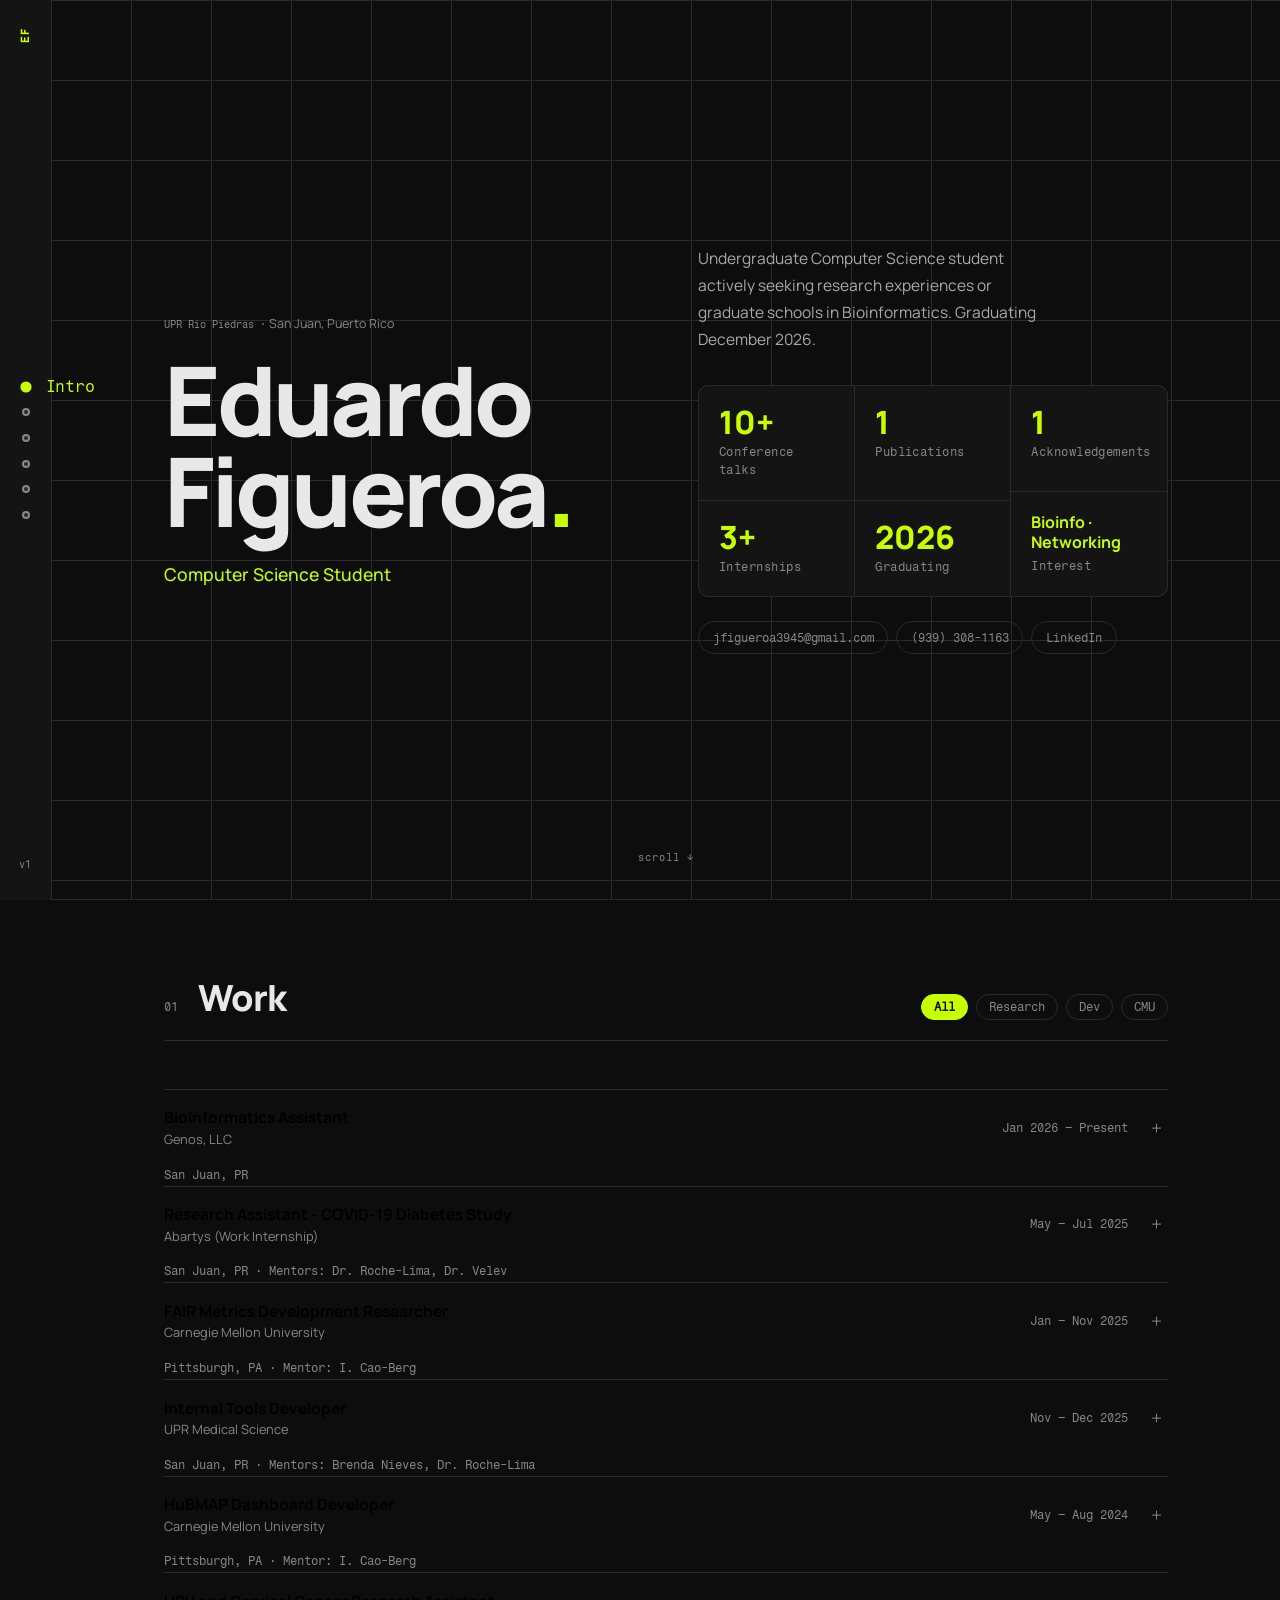
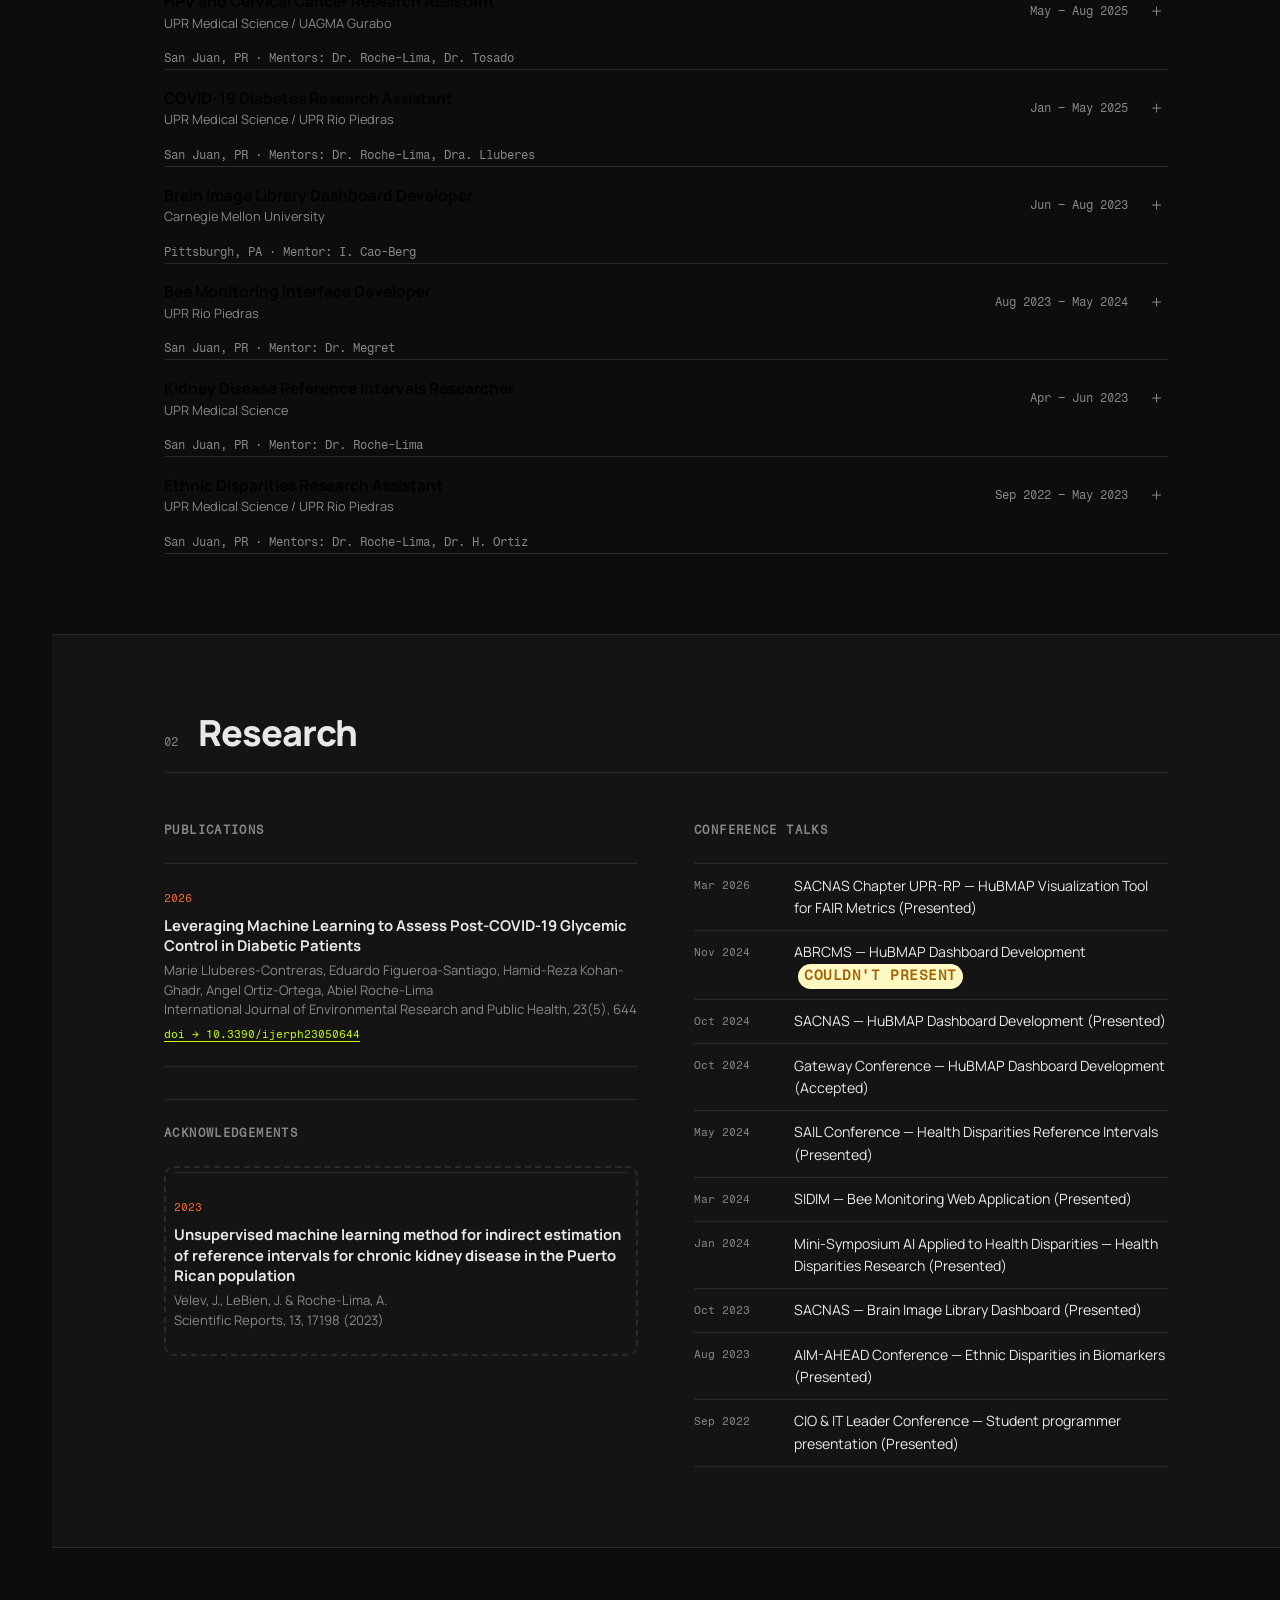
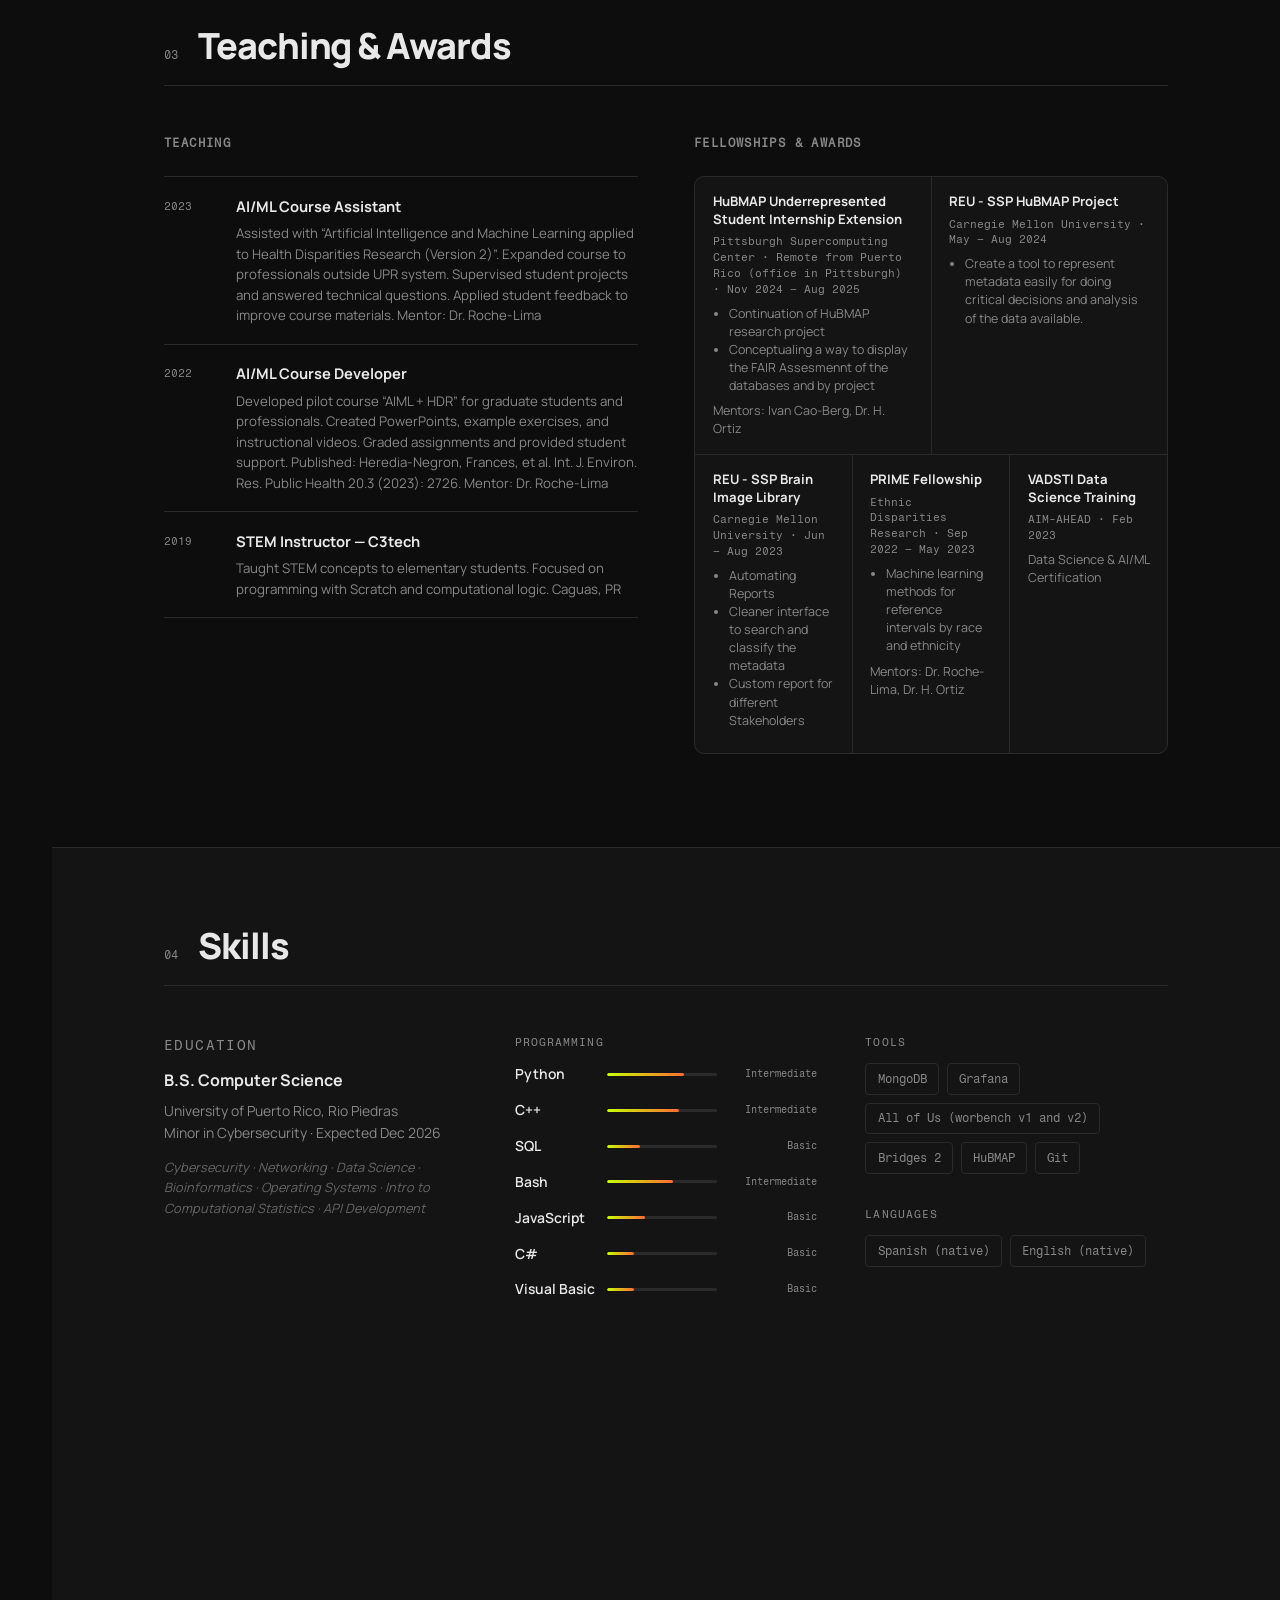
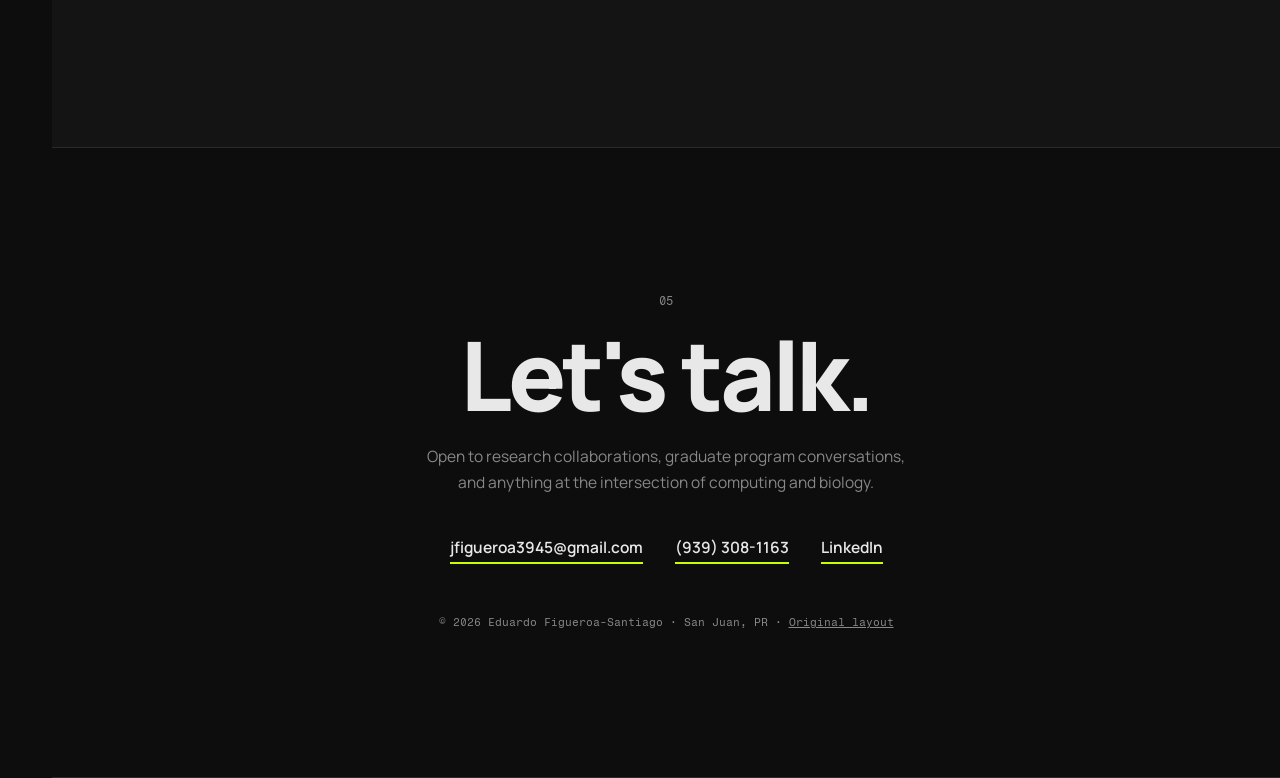
==== commit f41b6f4b: "Align portfolio UI with changes-ui mockup layout on both versions. Use a 2x2 stats board with a side" ====
--- a/v2/index.html
+++ b/v2/index.html
@@ -68,30 +68,34 @@
             Graduating December 2026.
           </p>
 
-          <div class="bento">
-            <div class="bento-cell bento-cell--wide">
-              <span class="bento-num" data-count="10" data-suffix="+">0+</span>
-              <span class="bento-label">Conference presentations</span>
-            </div>
-            <div class="bento-cell">
-              <span class="bento-num" data-count="1">0</span>
-              <span class="bento-label">Publications</span>
-            </div>
-            <div class="bento-cell">
-              <span class="bento-num" data-count="1">0</span>
-              <span class="bento-label">Acknowledgement</span>
-            </div>
-            <div class="bento-cell">
-              <span class="bento-num" data-count="3" data-suffix="+">0+</span>
-              <span class="bento-label">Research internships</span>
-            </div>
-            <div class="bento-cell">
-              <span class="bento-num">2026</span>
-              <span class="bento-label">Graduating</span>
-            </div>
-            <div class="bento-cell bento-cell--text">
-              <span class="bento-text">Bioinfo · Networking</span>
-              <span class="bento-label">Interests</span>
+          <div class="stats-board reveal">
+            <div class="stats-board__core">
+              <div class="bento-cell">
+                <span class="bento-num" data-count="10" data-suffix="+">0+</span>
+                <span class="bento-label">Conference talks</span>
+              </div>
+              <div class="bento-cell">
+                <span class="bento-num" data-count="1">0</span>
+                <span class="bento-label">Publications</span>
+              </div>
+              <div class="bento-cell">
+                <span class="bento-num" data-count="3" data-suffix="+">0+</span>
+                <span class="bento-label">Internships</span>
+              </div>
+              <div class="bento-cell">
+                <span class="bento-num">2026</span>
+                <span class="bento-label">Graduating</span>
+              </div>
+            </div>
+            <div class="stats-board__side">
+              <a class="bento-cell bento-cell--link" href="#research-acknowledgements">
+                <span class="bento-num" data-count="1">0</span>
+                <span class="bento-label">Acknowledgements</span>
+              </a>
+              <div class="bento-cell bento-cell--text">
+                <span class="bento-text">Bioinfo · Networking</span>
+                <span class="bento-label">Interest</span>
+              </div>
             </div>
           </div>
 
@@ -367,21 +371,24 @@
               <a href="https://doi.org/10.3390/ijerph23050644" target="_blank" rel="noopener noreferrer" class="pub-doi mono">doi → 10.3390/ijerph23050644</a>
             </article>
 
-            <h3 class="block-title block-title--spaced">Acknowledgements</h3>
-
-            <article class="pub reveal pub--ack">
-              <span class="pub-year mono">2023</span>
-              <h4>Unsupervised machine learning method for indirect estimation of reference intervals for chronic kidney disease in the Puerto Rican population</h4>
-              <p class="pub-authors">Velev, J., LeBien, J. &amp; Roche-Lima, A.</p>
-              <p class="pub-venue">Scientific Reports, 13, 17198 (2023)</p>
-            </article>
+            <div class="ack-section" id="research-acknowledgements">
+              <h3 class="block-title block-title--spaced">Acknowledgements</h3>
+              <div class="ack-section-body">
+                <article class="pub reveal pub--ack">
+                  <span class="pub-year mono">2023</span>
+                  <h4>Unsupervised machine learning method for indirect estimation of reference intervals for chronic kidney disease in the Puerto Rican population</h4>
+                  <p class="pub-authors">Velev, J., LeBien, J. &amp; Roche-Lima, A.</p>
+                  <p class="pub-venue">Scientific Reports, 13, 17198 (2023)</p>
+                </article>
+              </div>
+            </div>
           </div>
 
           <div class="talks-block">
             <h3 class="block-title">Conference Talks</h3>
             <ol class="talks-list reveal">
               <li><span class="mono">Mar 2026</span> <span>SACNAS Chapter UPR-RP — HuBMAP Visualization Tool for FAIR Metrics (Presented)</span></li>
-              <li><span class="mono">Nov 2024</span> <span>ABRCMS — HuBMAP Dashboard Development <span class="talk-badge talk-badge--unpresented" title="Accepted but unable to present">Accepted</span></span></li>
+              <li><span class="mono">Nov 2024</span> <span>ABRCMS — HuBMAP Dashboard Development <span class="talk-badge talk-badge--unpresented">Couldn't present</span></span></li>
               <li><span class="mono">Oct 2024</span> <span>SACNAS — HuBMAP Dashboard Development (Presented)</span></li>
               <li><span class="mono">Oct 2024</span> <span>Gateway Conference — HuBMAP Dashboard Development (Accepted)</span></li>
               <li><span class="mono">May 2024</span> <span>SAIL Conference — Health Disparities Reference Intervals (Presented)</span></li>
@@ -438,7 +445,7 @@
               <div class="award-cluster-row award-cluster-row--2">
                 <article class="award-tile">
                   <strong>HuBMAP Underrepresented Student Internship Extension</strong>
-                  <p class="mono">Pittsburgh Supercomputing Center · Nov 2024 – Aug 2025</p>
+                  <p class="mono">Pittsburgh Supercomputing Center · Remote from Puerto Rico (office in Pittsburgh) · Nov 2024 – Aug 2025</p>
                   <ul>
                     <li>Continuation of HuBMAP research project</li>
                     <li>Conceptualing a way to display the FAIR Assesmennt of the databases and by project</li>
--- a/v2/css/styles.css
+++ b/v2/css/styles.css
@@ -363,6 +363,33 @@
   margin-bottom: 1.5rem;
 }
 
+.stats-board {
+  display: grid;
+  grid-template-columns: minmax(0, 2fr) minmax(0, 1fr);
+  gap: 1px;
+  background: var(--line);
+  border: 1px solid var(--line);
+  border-radius: 10px;
+  overflow: hidden;
+  margin-bottom: 1.5rem;
+}
+
+.stats-board__core,
+.stats-board__side {
+  display: grid;
+  gap: 1px;
+  background: var(--line);
+}
+
+.stats-board__core {
+  grid-template-columns: repeat(2, 1fr);
+}
+
+.stats-board__side {
+  grid-template-columns: 1fr;
+  grid-template-rows: 1fr 1fr;
+}
+
 .bento-cell {
   background: var(--bg2);
   padding: 1.25rem;
@@ -378,6 +405,16 @@
 
 .bento-cell--text {
   justify-content: center;
+}
+
+.bento-cell--link {
+  text-decoration: none;
+  color: inherit;
+  transition: background 0.2s;
+}
+
+.bento-cell--link:hover {
+  background: rgba(200, 255, 0, 0.05);
 }
 
 .bento-text {
@@ -617,6 +654,12 @@
   border-top: 1px solid var(--line);
 }
 
+.ack-section-body {
+  border: 2px dashed var(--line);
+  border-radius: 10px;
+  padding: 0.25rem 0.5rem;
+}
+
 .pub {
   padding: 1.25rem 0;
   border-bottom: 1px solid var(--line);
@@ -656,8 +699,9 @@
 }
 
 .pub--ack {
-  border-left: 2px dashed var(--line);
-  padding-left: 0.85rem;
+  border-left: none;
+  padding-left: 0;
+  border-bottom: none;
 }
 
 .talks-list {
@@ -1001,6 +1045,8 @@
   .ta-layout { grid-template-columns: 1fr; }
   .skills-layout { grid-template-columns: 1fr; }
   .talks-list li { grid-template-columns: 1fr; }
+  .stats-board { grid-template-columns: 1fr; }
+  .stats-board__core { grid-template-columns: repeat(2, 1fr); }
   .award-cluster-row--2,
   .award-cluster-row--3 { grid-template-columns: 1fr; }
 
@@ -1010,6 +1056,6 @@
 
 @media (max-width: 480px) {
   .intro-headline h1 { font-size: 2.6rem; }
-  .bento { grid-template-columns: 1fr; }
-  .bento-cell--wide { grid-column: 1; border-bottom: 1px solid var(--line); }
-}
+  .stats-board__core,
+  .stats-board__side { grid-template-columns: 1fr 1fr; grid-template-rows: auto; }
+}
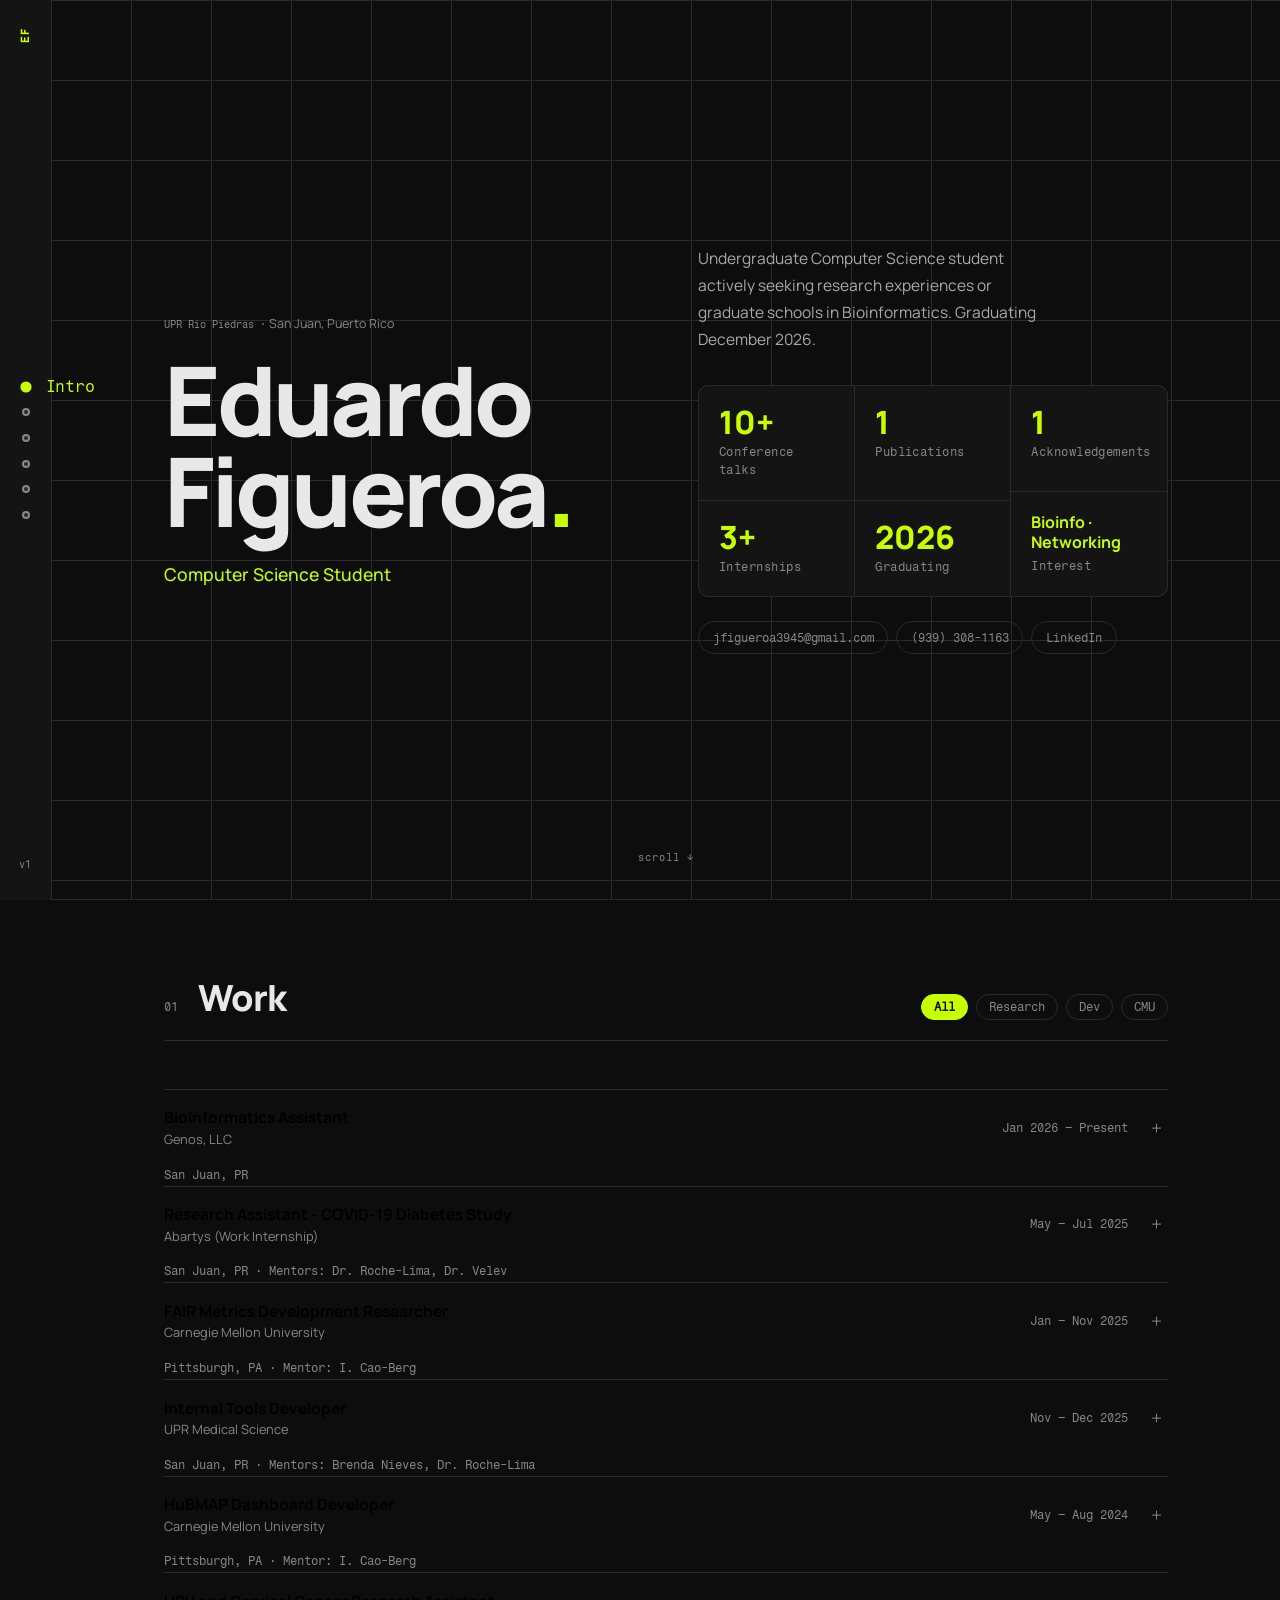
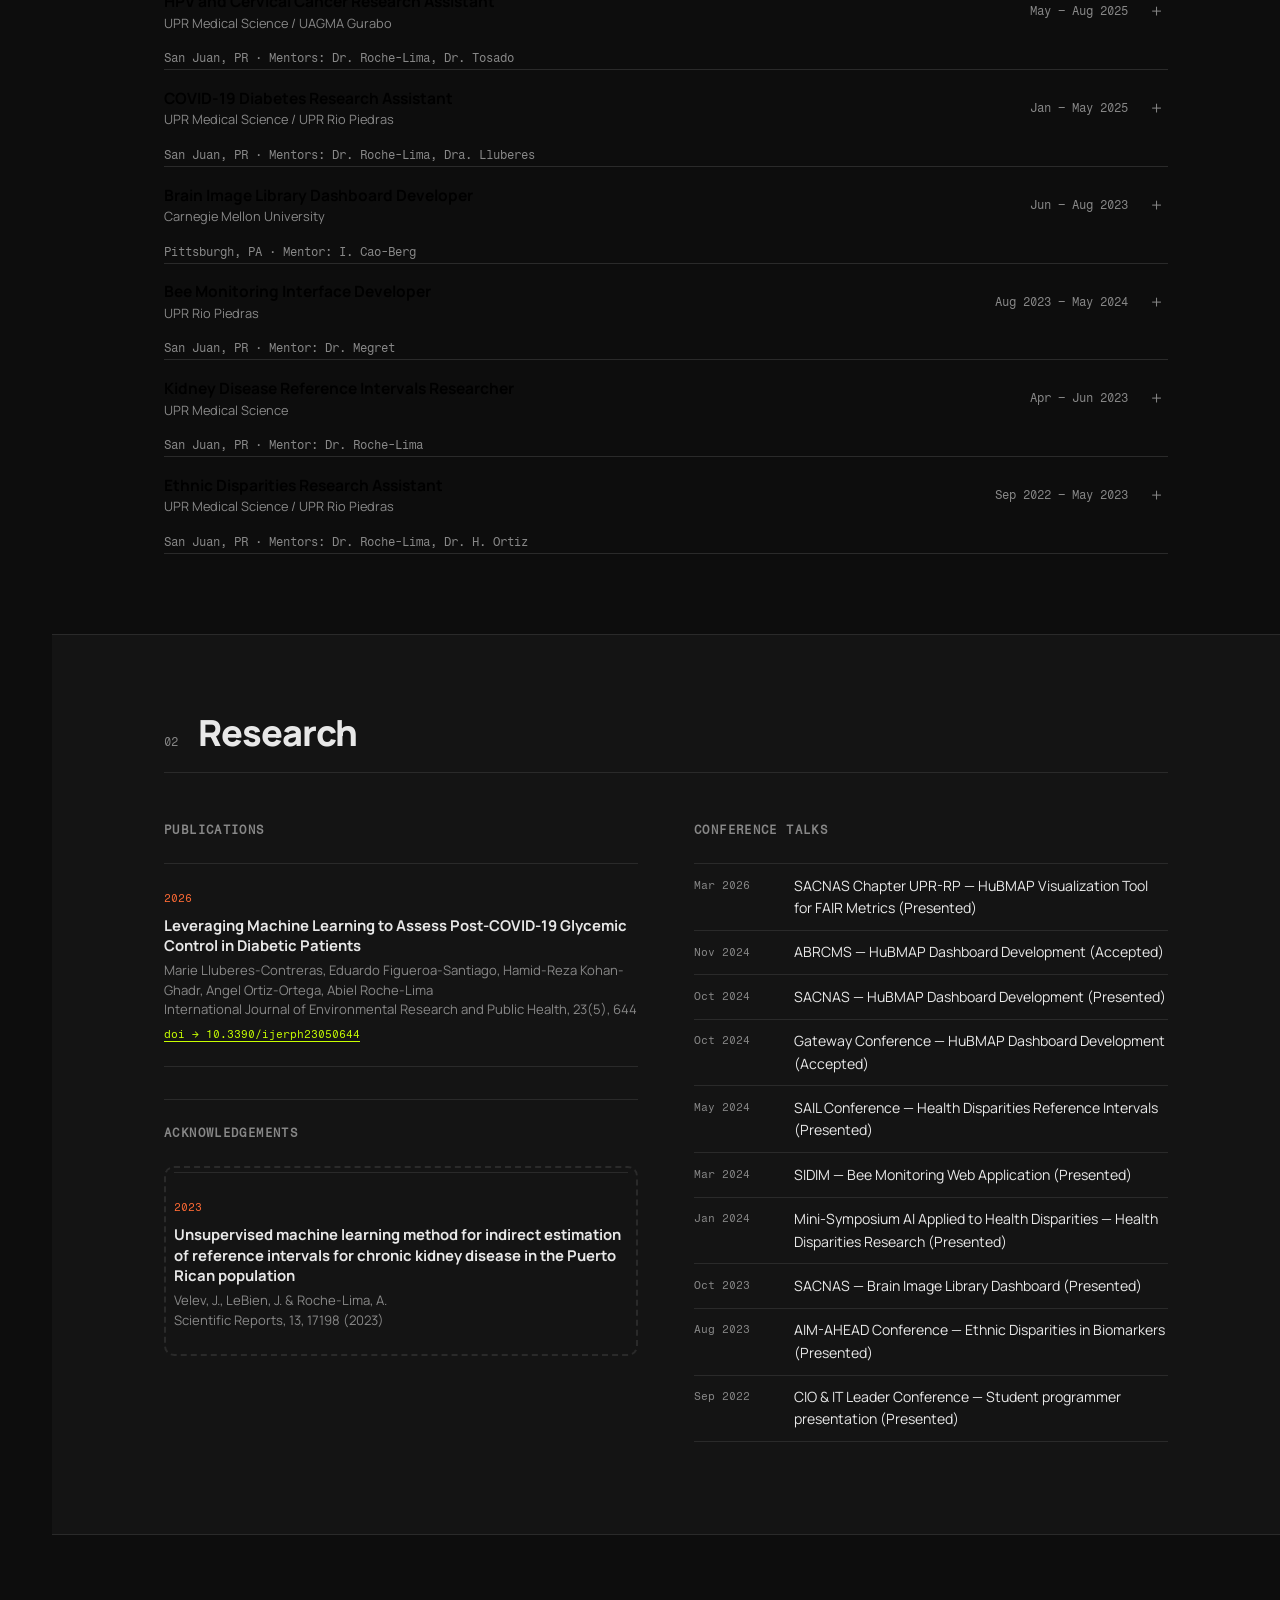
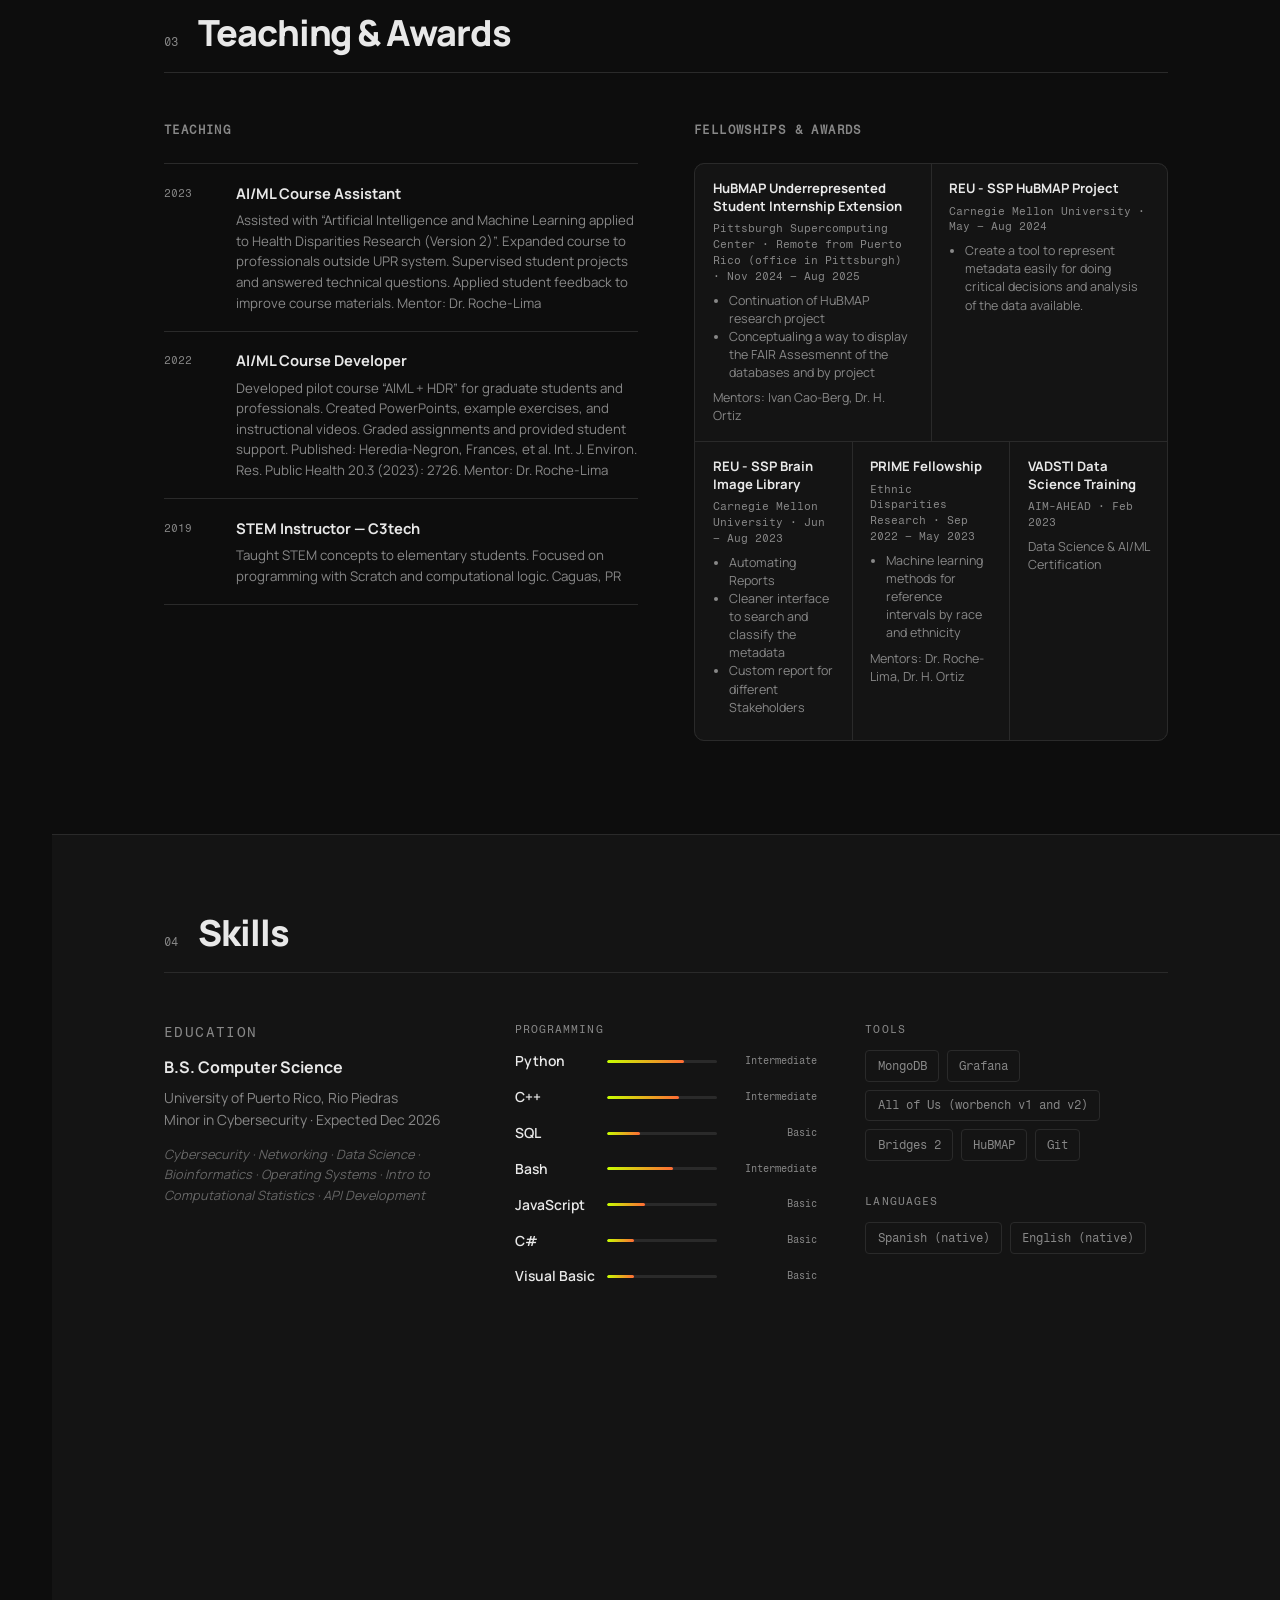
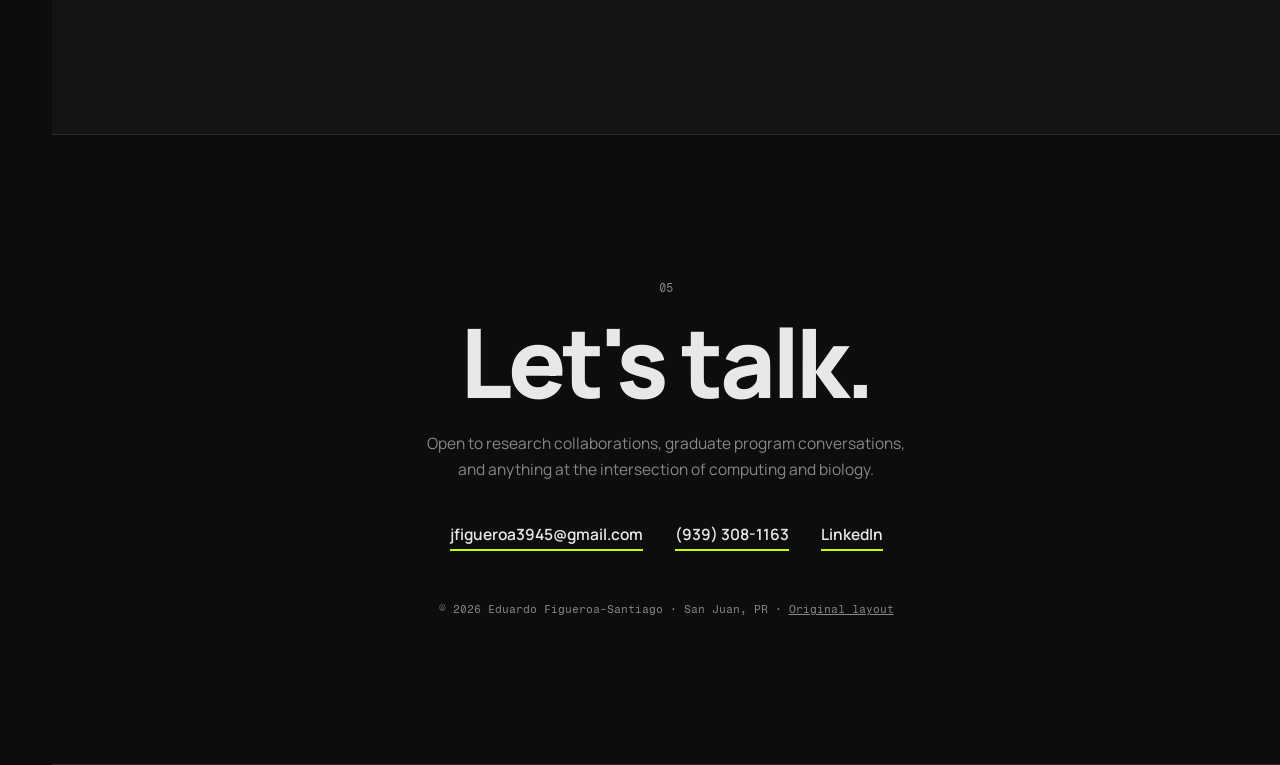
==== commit 117c7d07: "Mark ABRCMS talk as accepted instead of couldn't present. Co-authored-by: Cursor <cursoragent@cursor" ====
--- a/v2/index.html
+++ b/v2/index.html
@@ -388,7 +388,7 @@
             <h3 class="block-title">Conference Talks</h3>
             <ol class="talks-list reveal">
               <li><span class="mono">Mar 2026</span> <span>SACNAS Chapter UPR-RP — HuBMAP Visualization Tool for FAIR Metrics (Presented)</span></li>
-              <li><span class="mono">Nov 2024</span> <span>ABRCMS — HuBMAP Dashboard Development <span class="talk-badge talk-badge--unpresented">Couldn't present</span></span></li>
+              <li><span class="mono">Nov 2024</span> <span>ABRCMS — HuBMAP Dashboard Development (Accepted)</span></li>
               <li><span class="mono">Oct 2024</span> <span>SACNAS — HuBMAP Dashboard Development (Presented)</span></li>
               <li><span class="mono">Oct 2024</span> <span>Gateway Conference — HuBMAP Dashboard Development (Accepted)</span></li>
               <li><span class="mono">May 2024</span> <span>SAIL Conference — Health Disparities Reference Intervals (Presented)</span></li>
